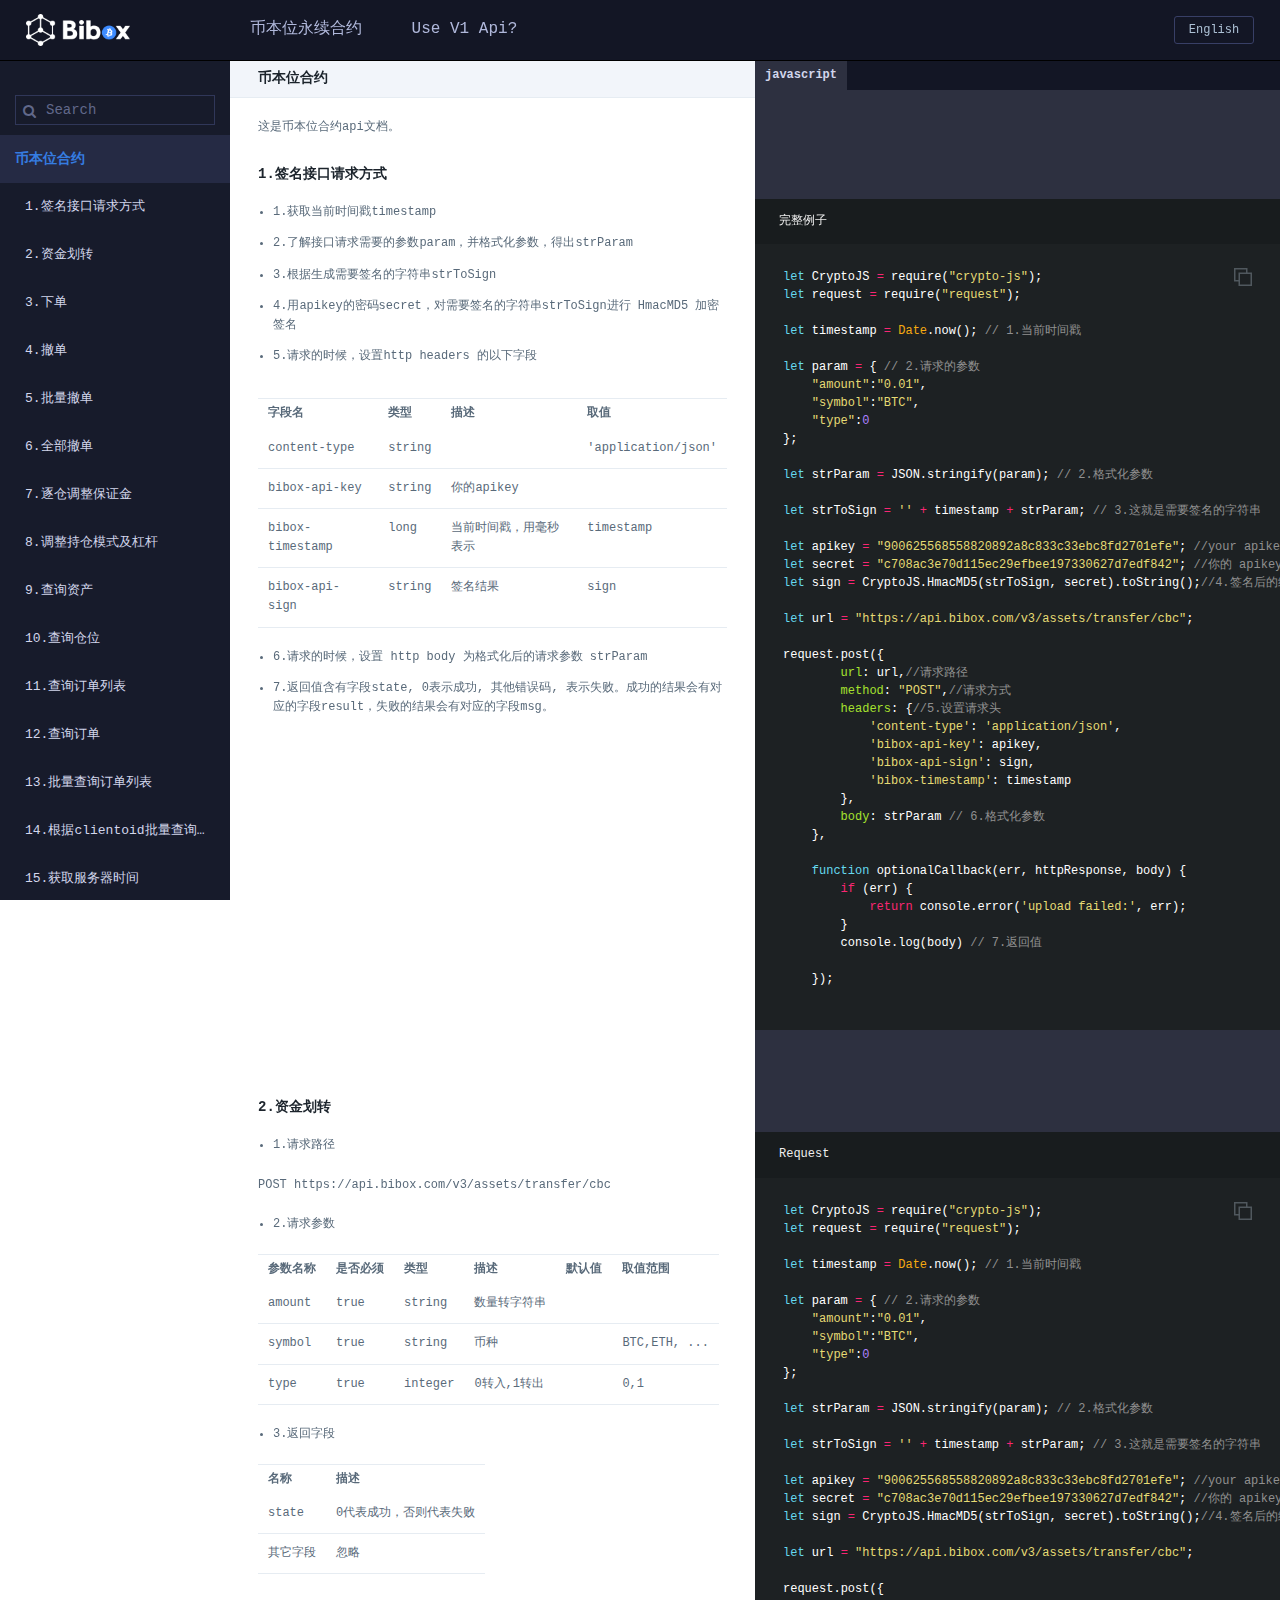
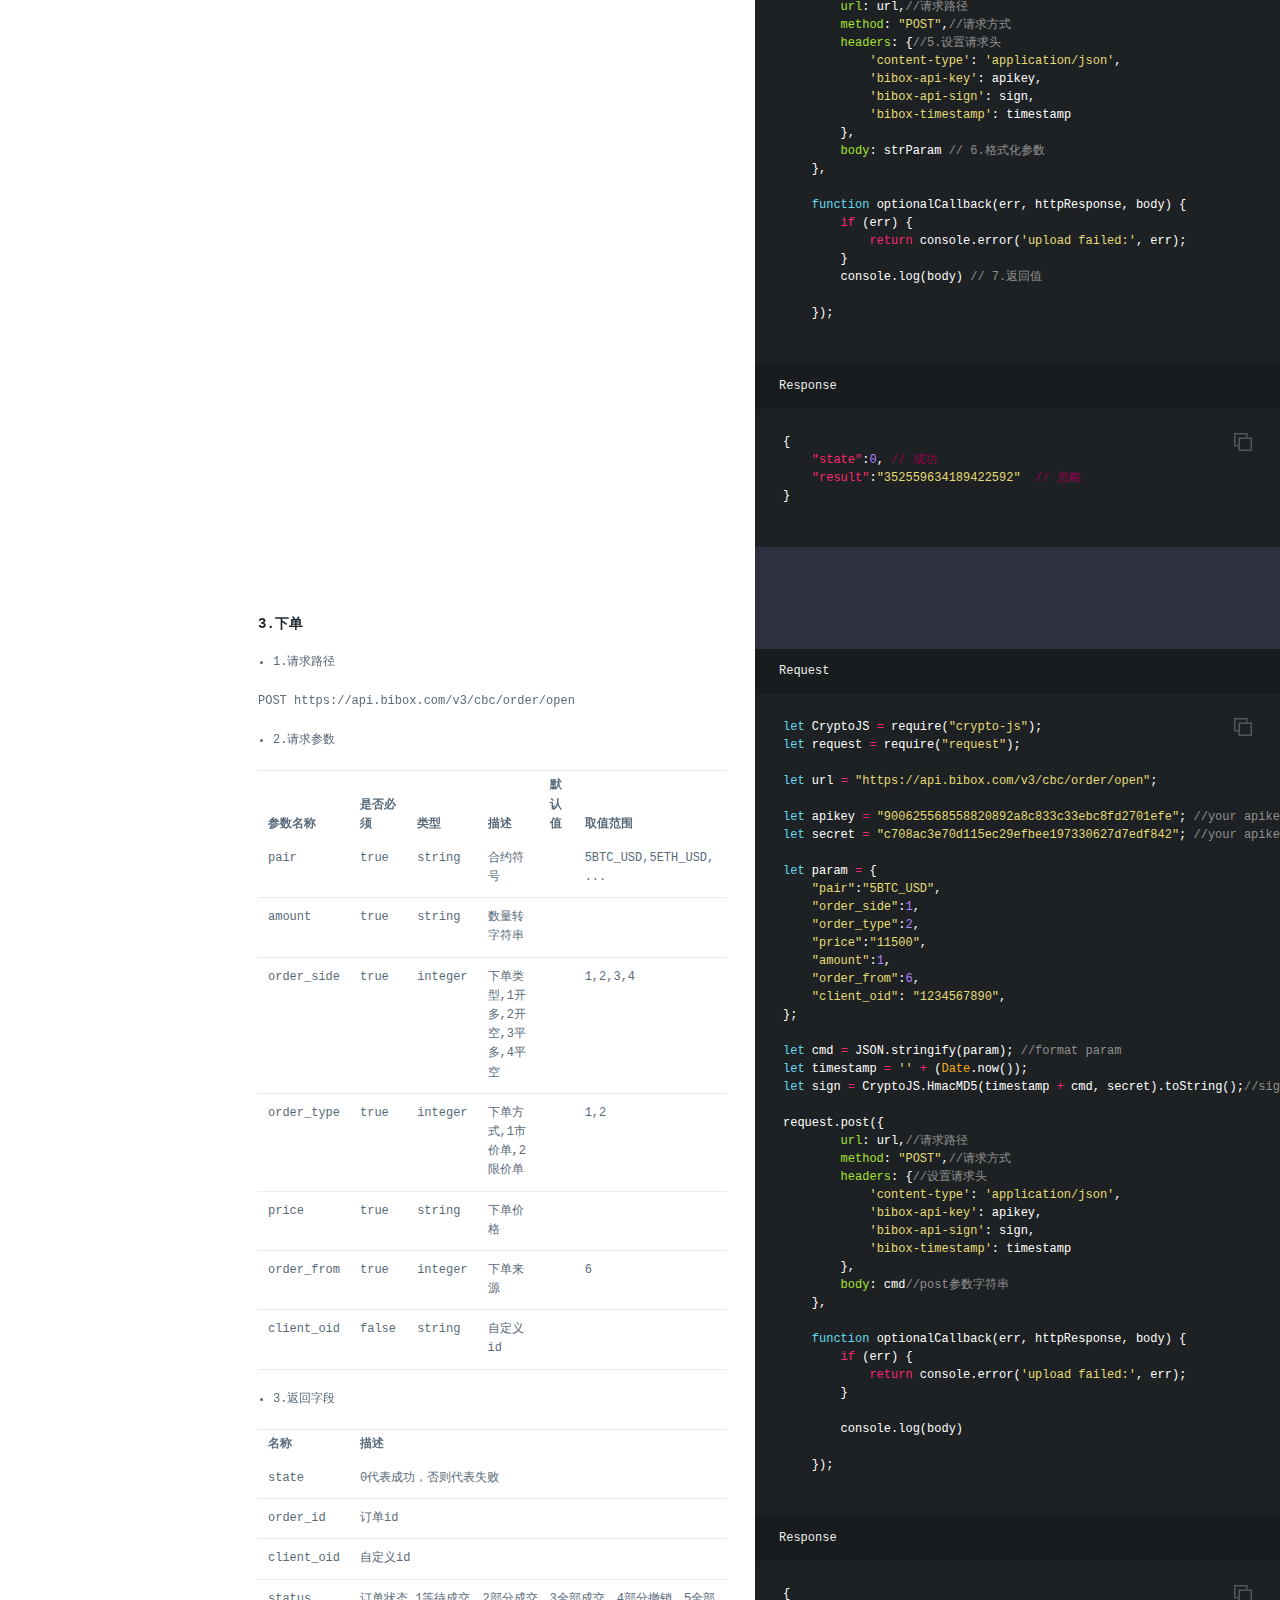
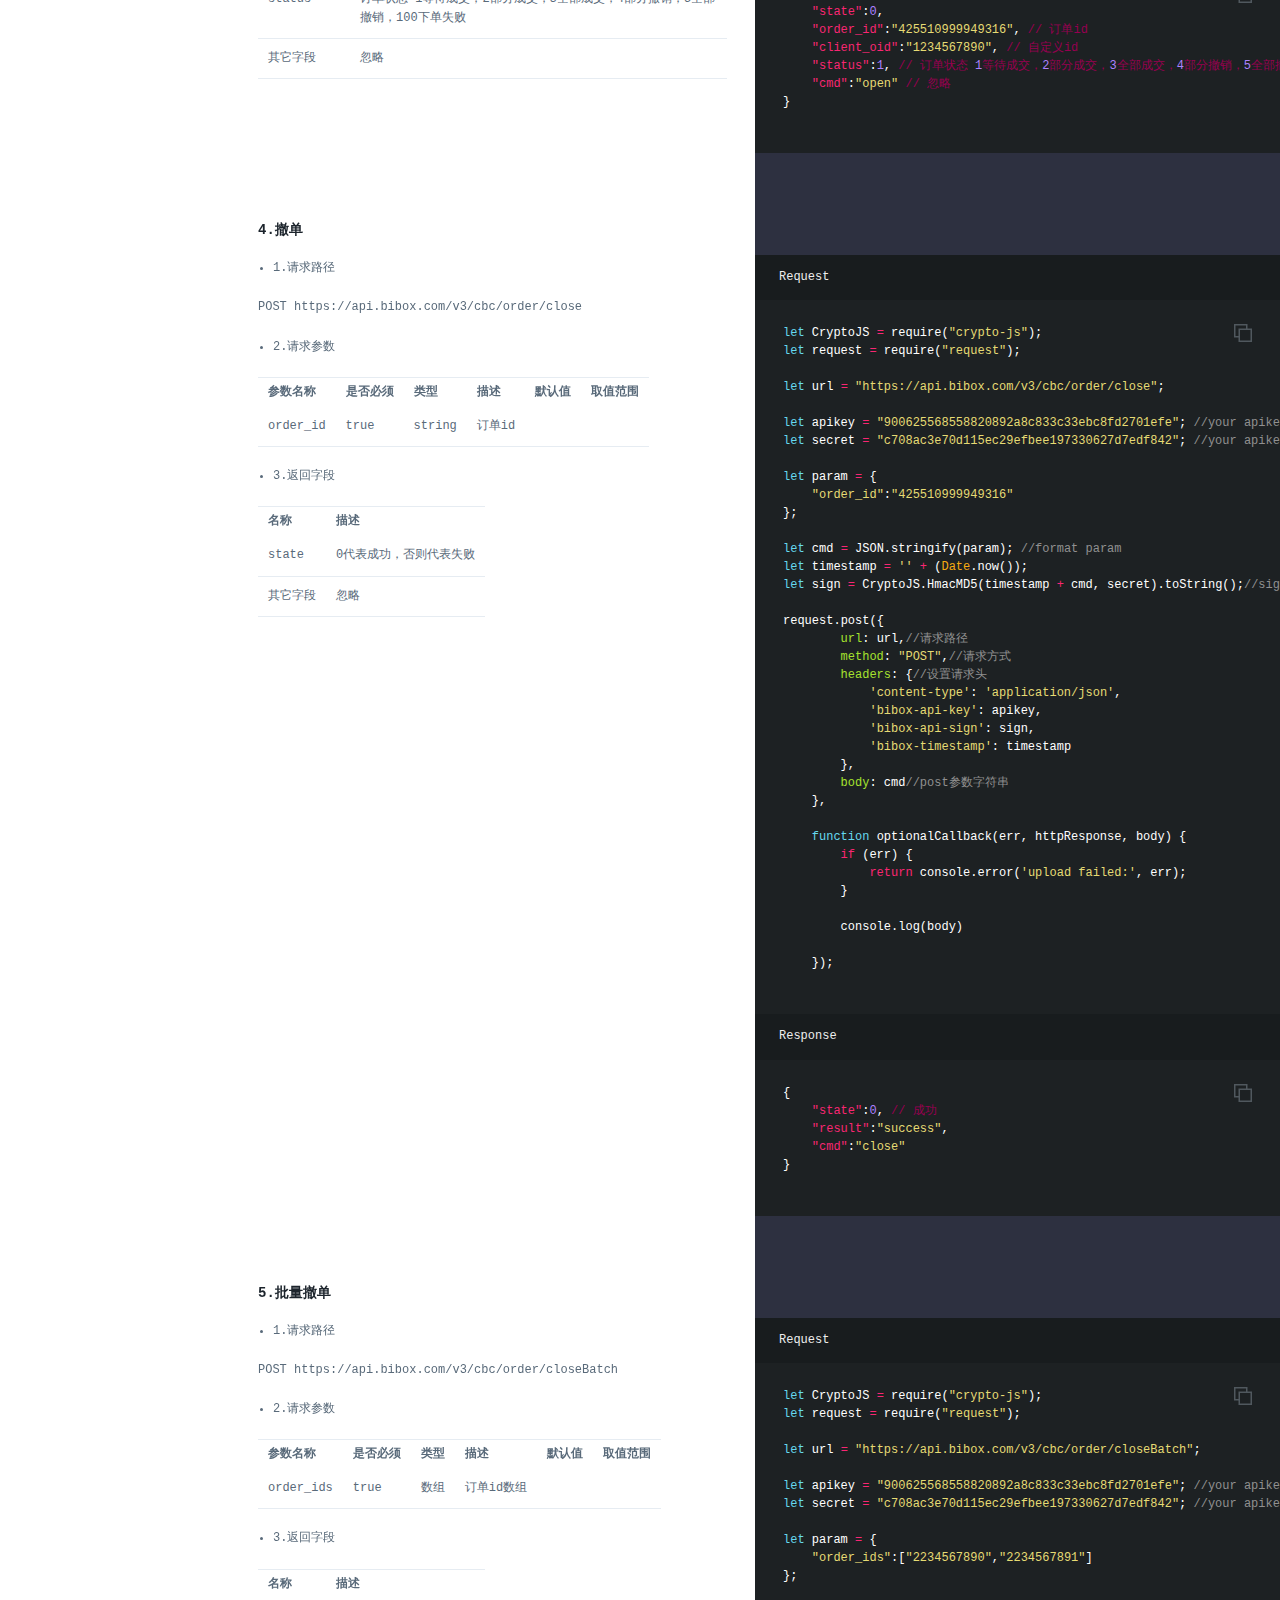
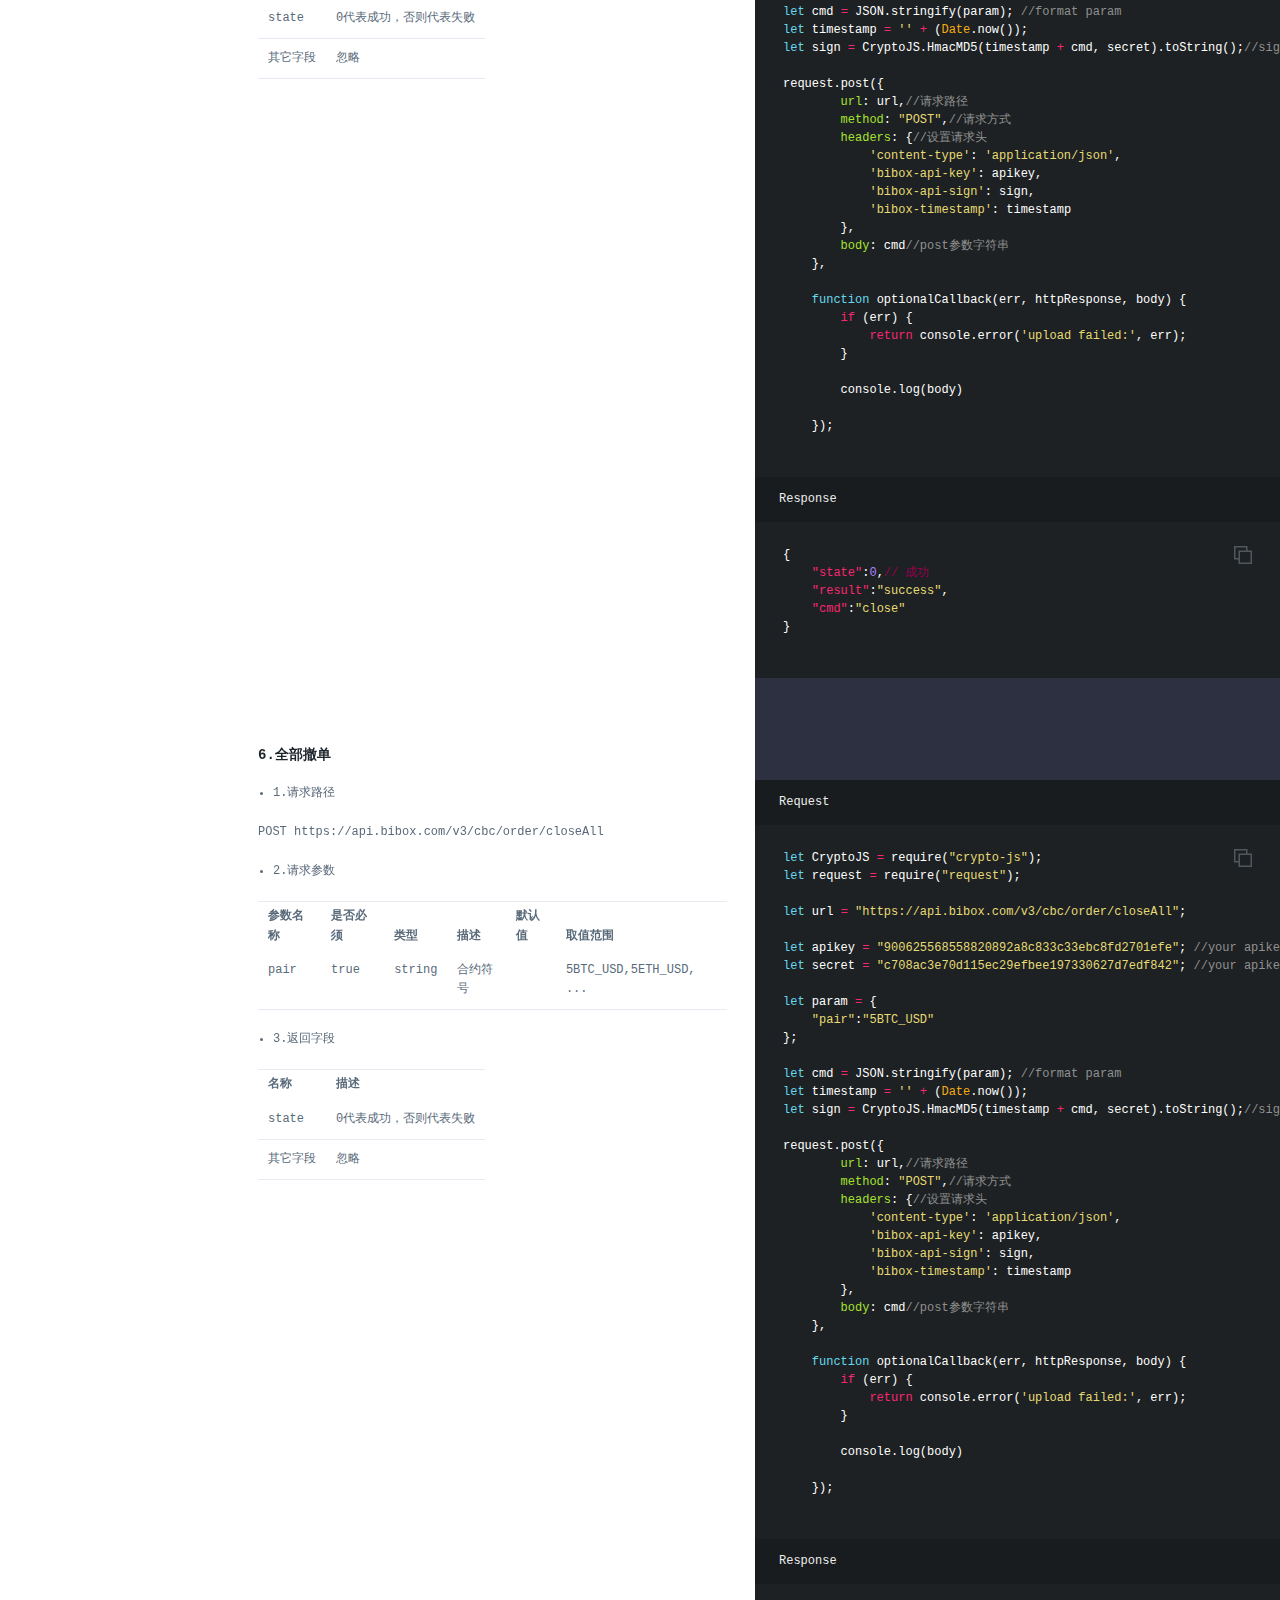
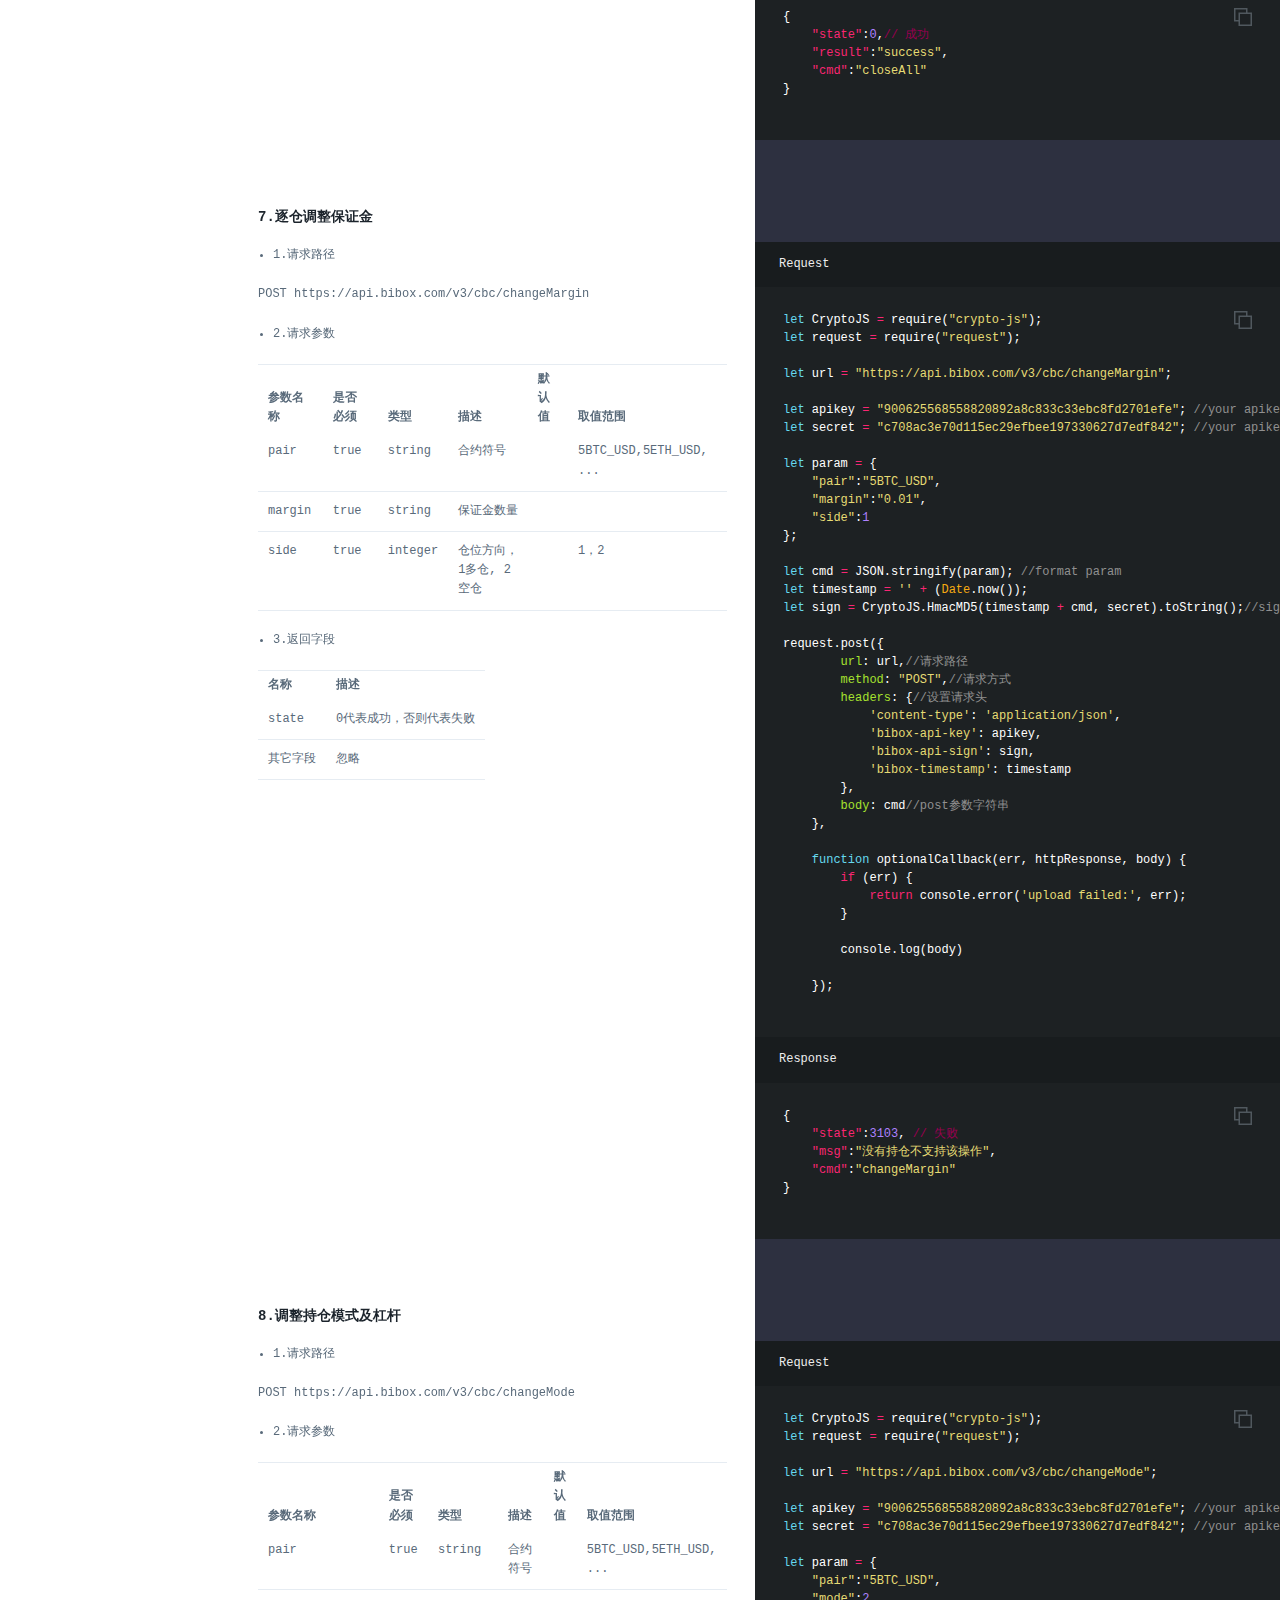
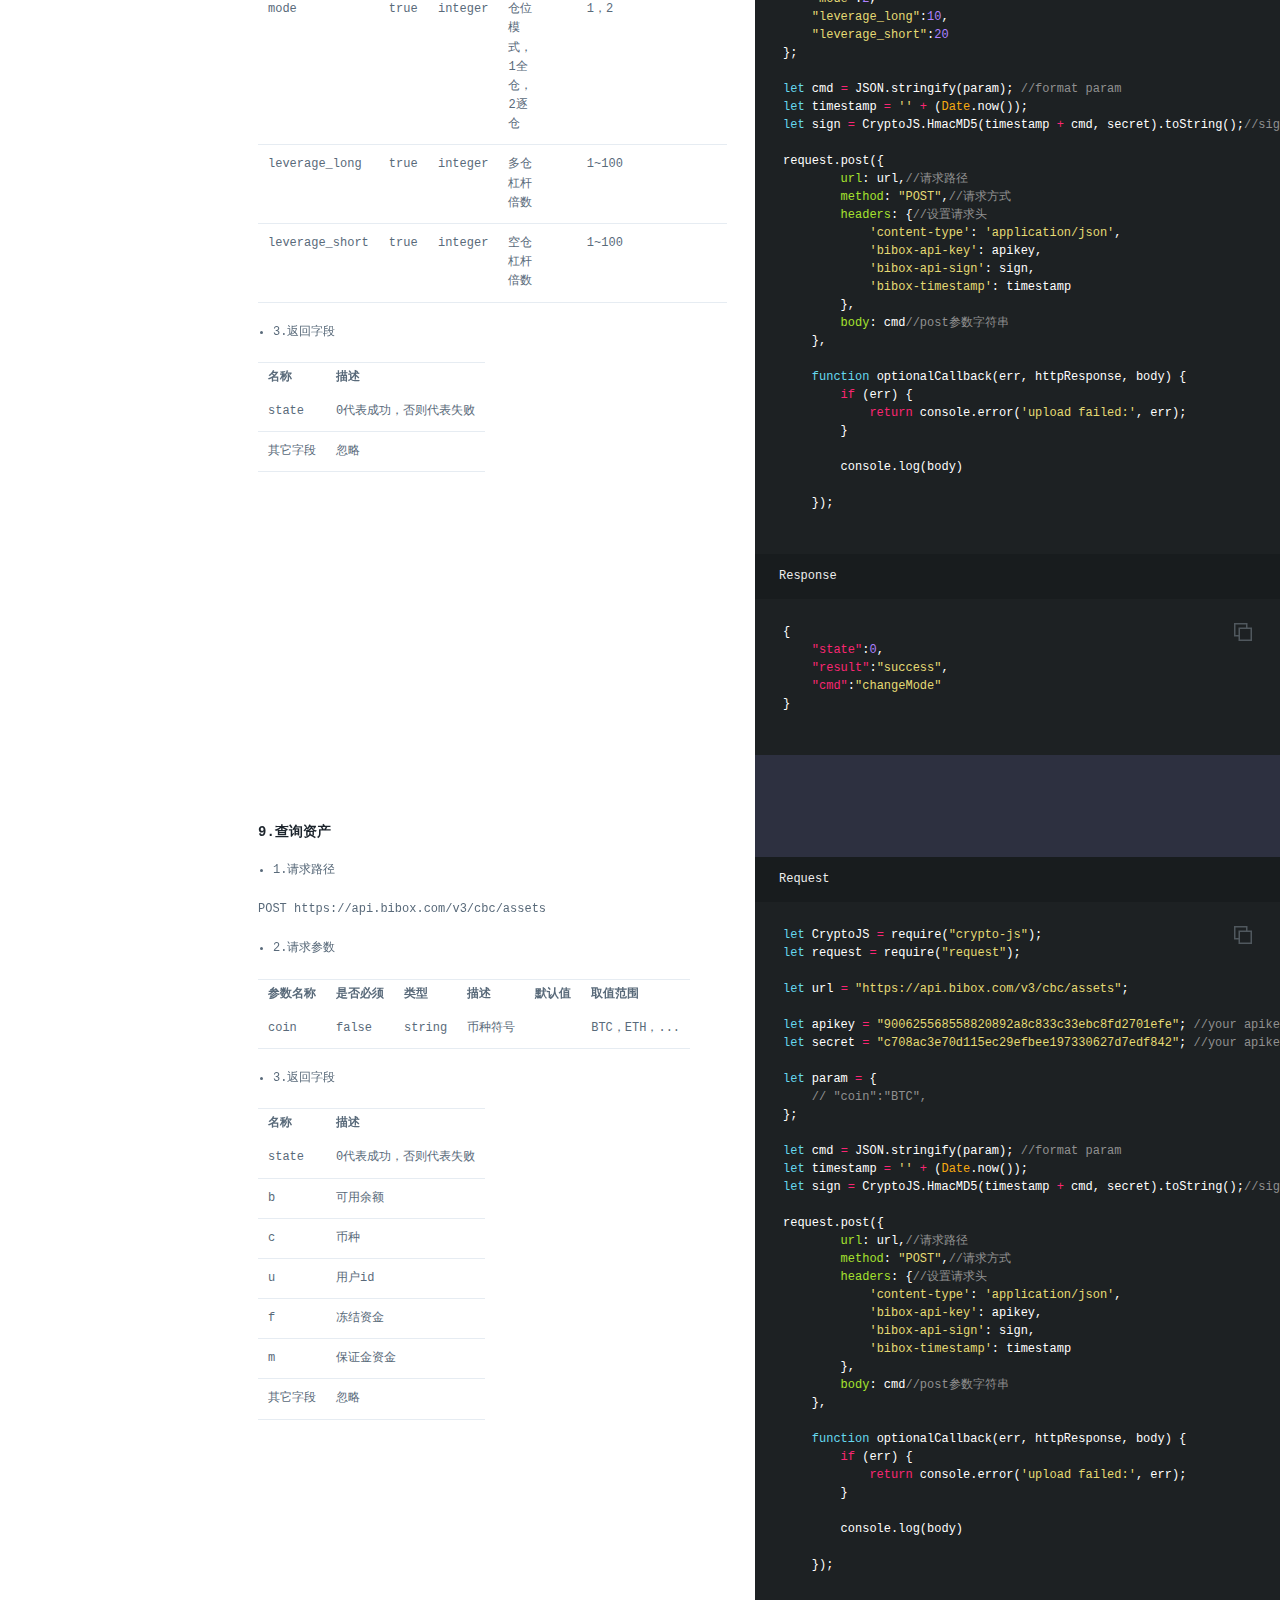
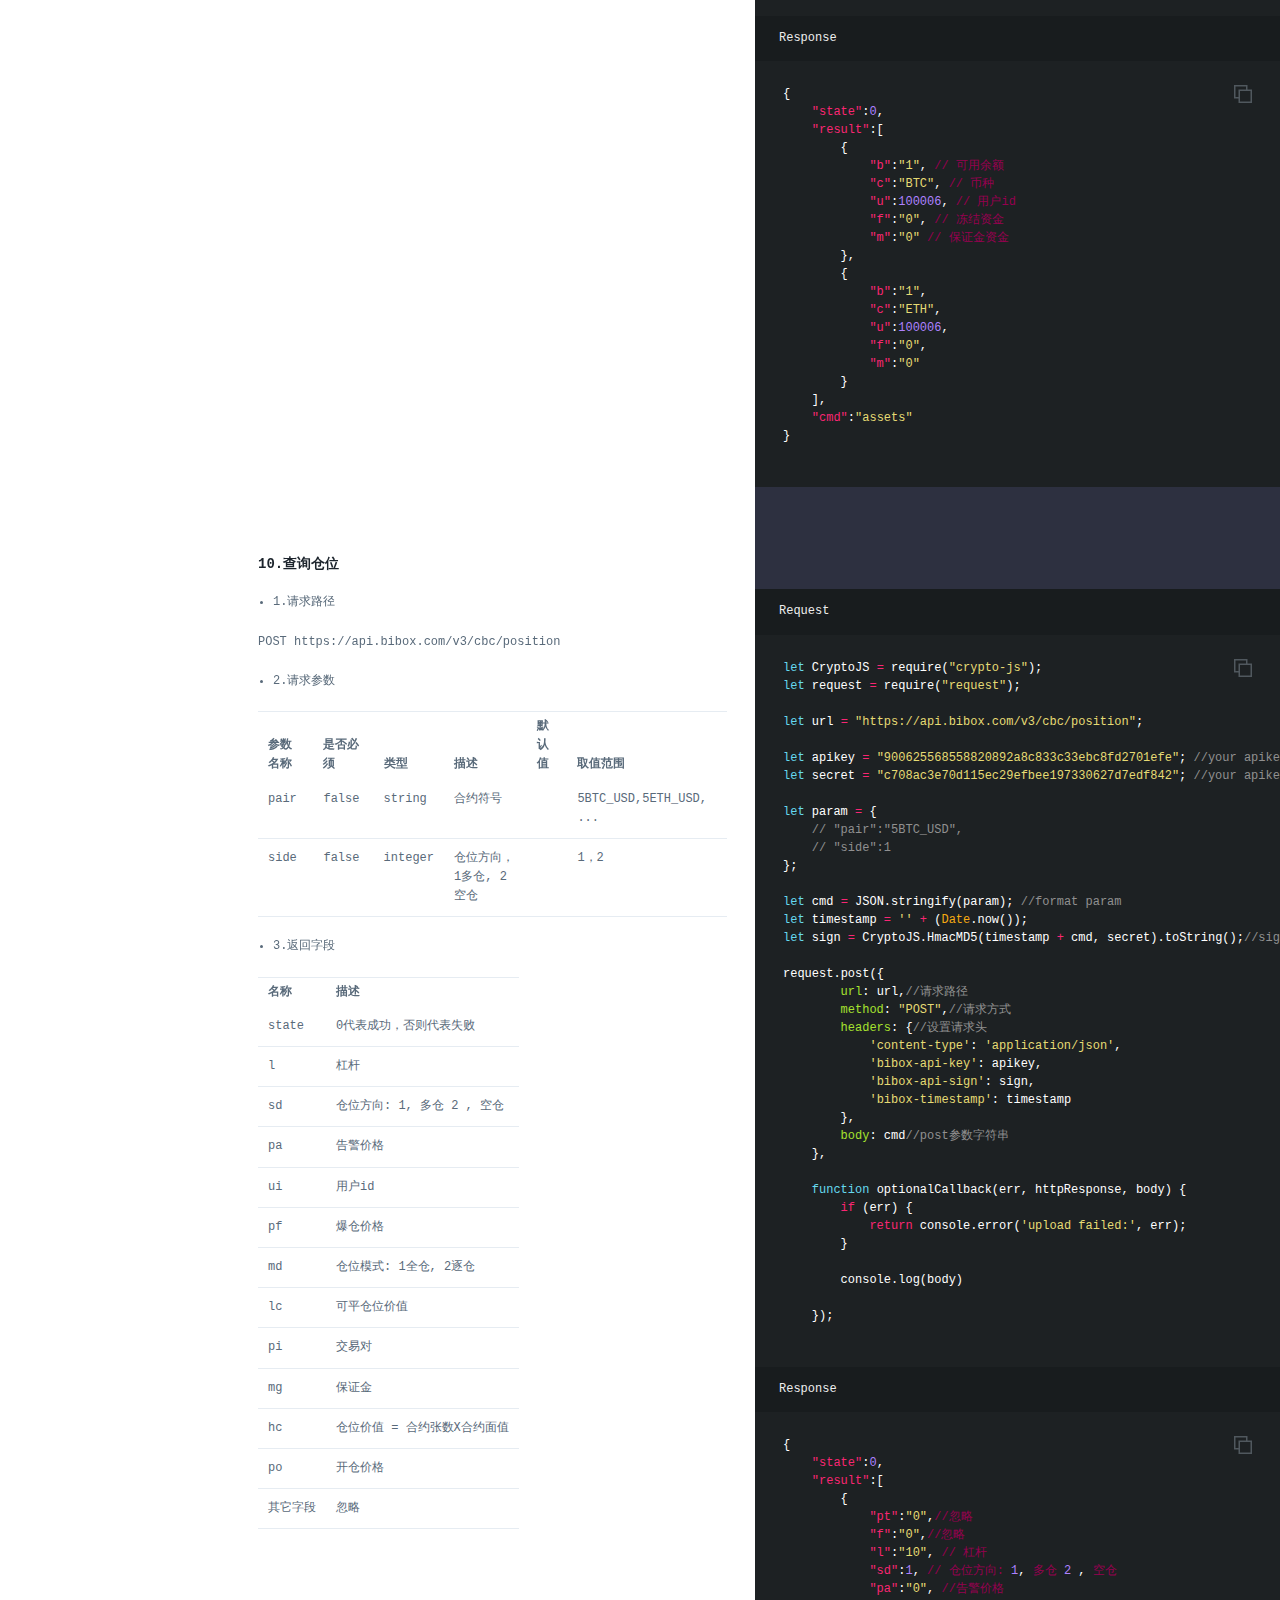
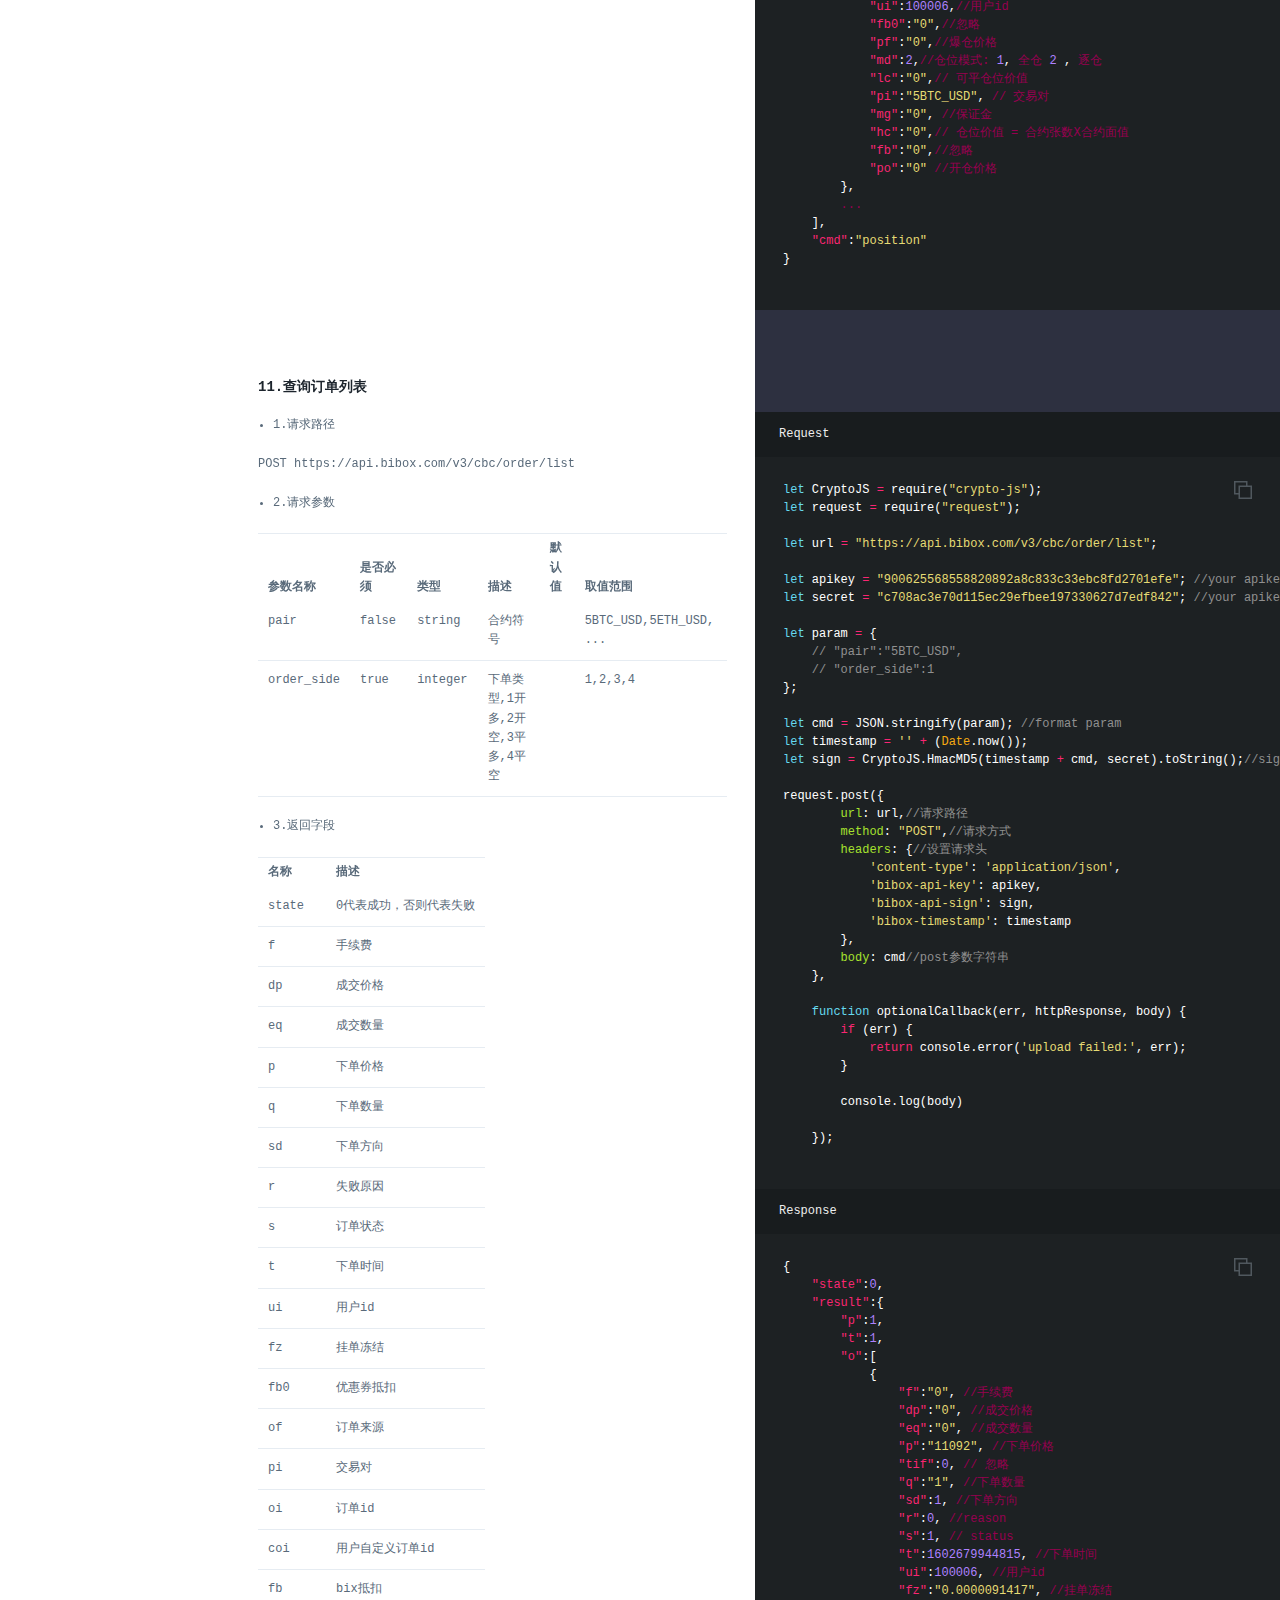
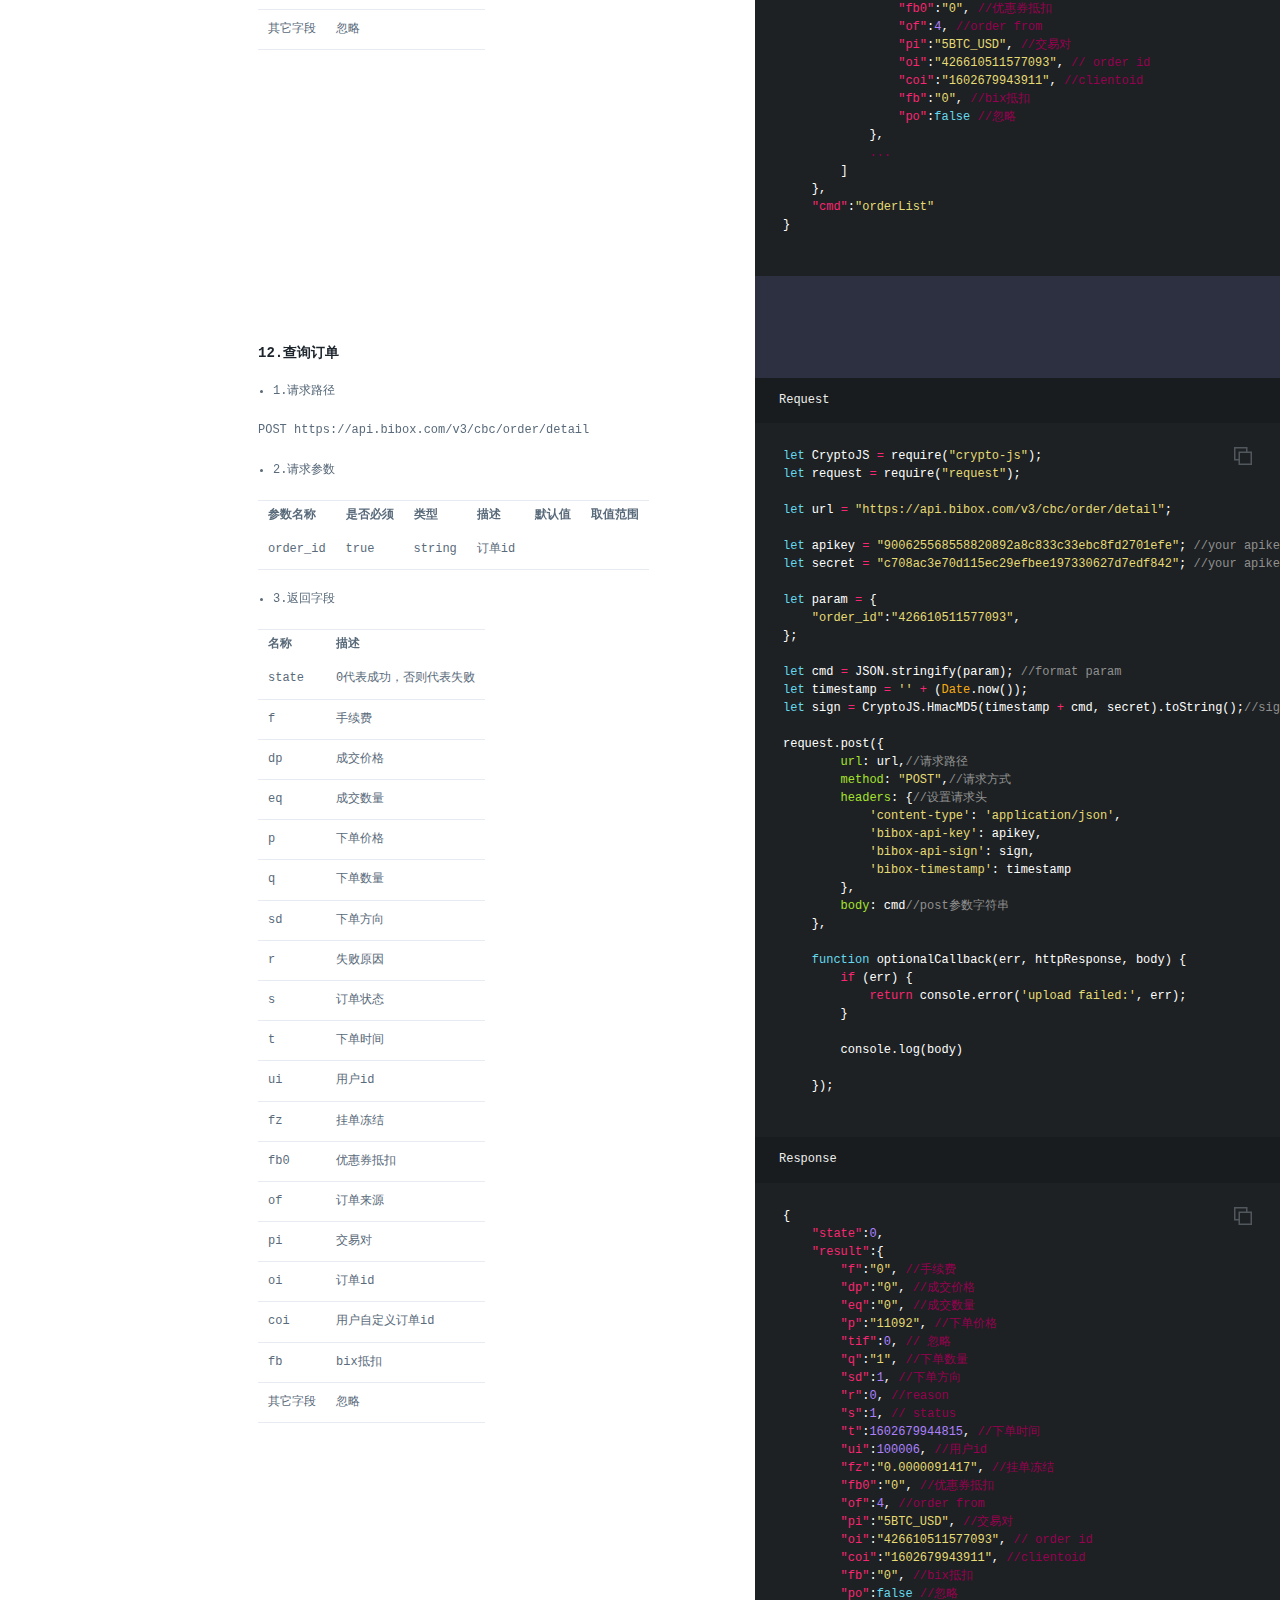
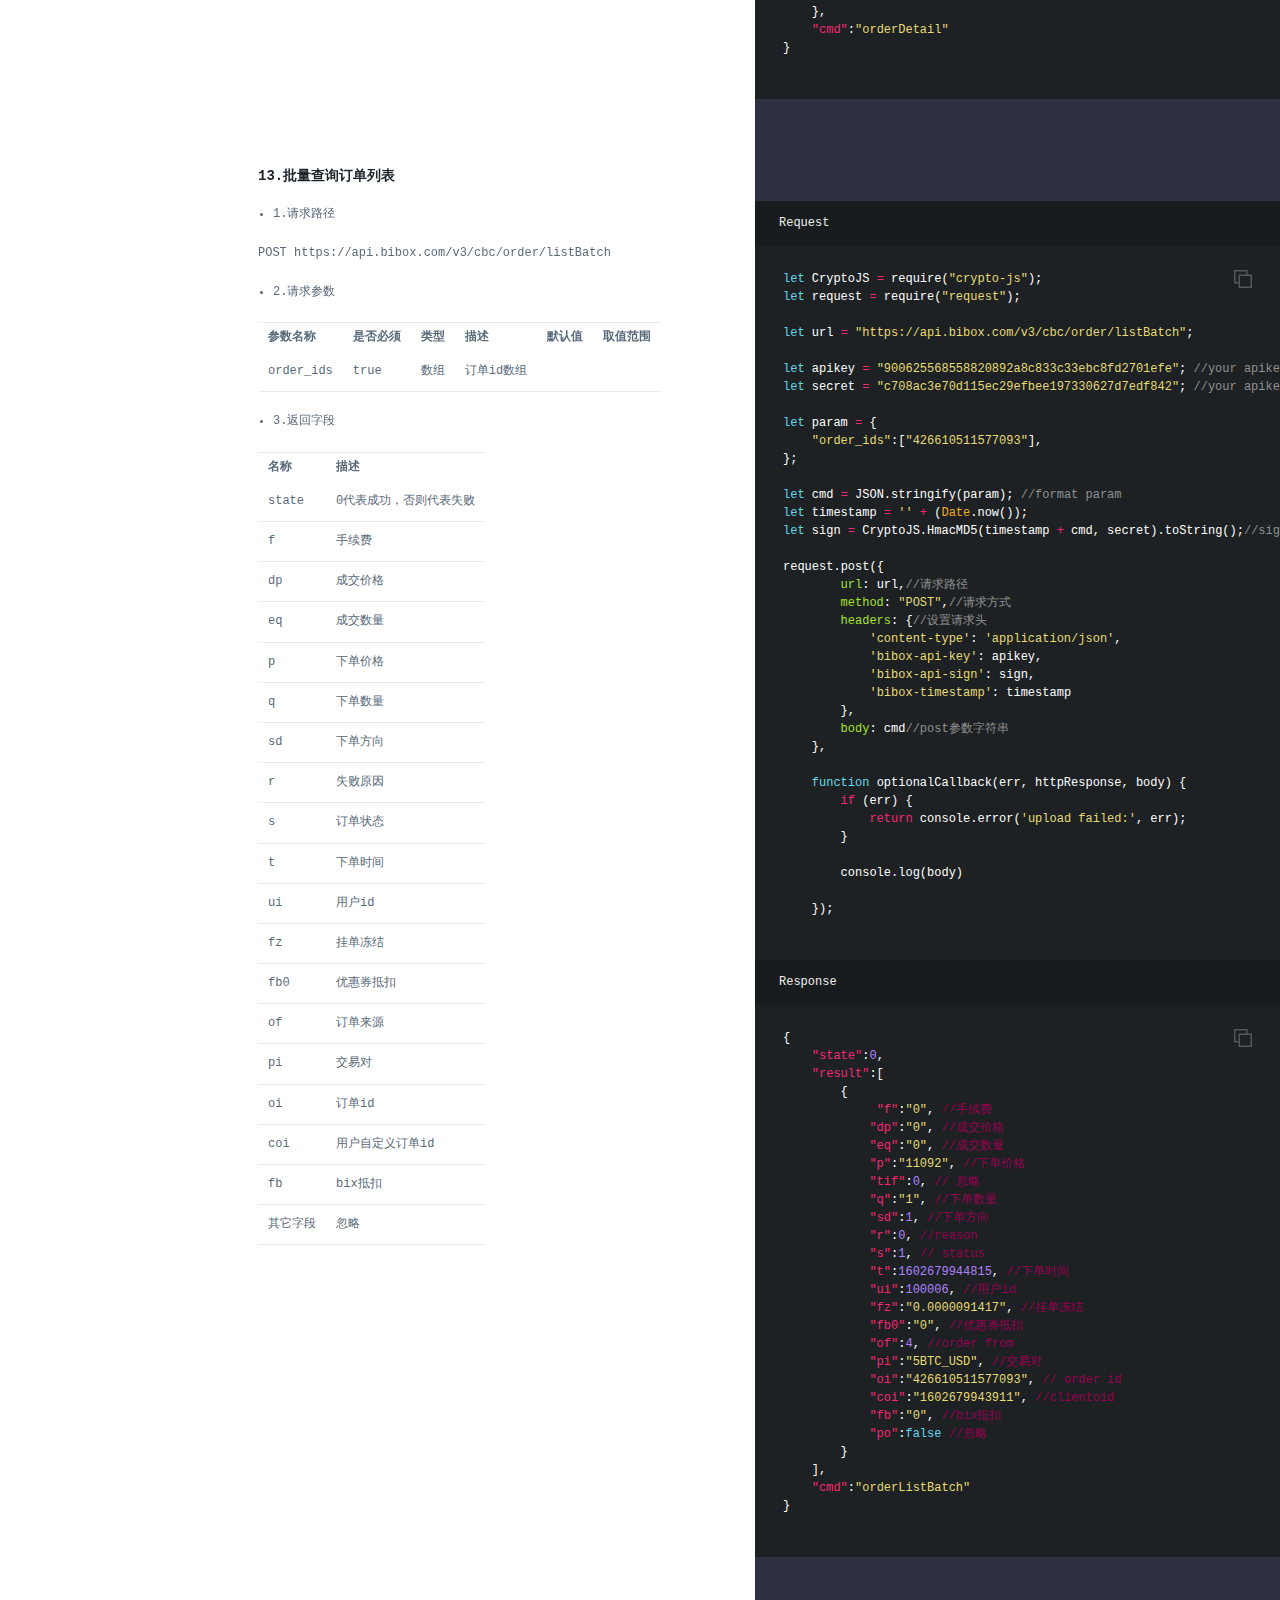
==== bc/zh/index.html @ ce3b7653 "update" ====
<!doctype html>
<html>
  <head>
    <meta charset="utf-8">
    <meta content="IE=edge,chrome=1" http-equiv="X-UA-Compatible">
    <meta name="viewport" content="width=device-width, initial-scale=1, maximum-scale=1">
    <title>Bibox API文档(v3)</title>

    <style media="screen">
      .highlight table td { padding: 5px; }
.highlight table pre { margin: 0; }
.highlight .gh {
  color: #999999;
}
.highlight .sr {
  color: #f6aa11;
}
.highlight .go {
  color: #888888;
}
.highlight .gp {
  color: #555555;
}
.highlight .gs {
}
.highlight .gu {
  color: #aaaaaa;
}
.highlight .nb {
  color: #f6aa11;
}
.highlight .cm {
  color: #75715e;
}
.highlight .cp {
  color: #75715e;
}
.highlight .c1 {
  color: #75715e;
}
.highlight .cs {
  color: #75715e;
}
.highlight .c, .highlight .ch, .highlight .cd, .highlight .cpf {
  color: #75715e;
}
.highlight .err {
  color: #960050;
}
.highlight .gr {
  color: #960050;
}
.highlight .gt {
  color: #960050;
}
.highlight .gd {
  color: #49483e;
}
.highlight .gi {
  color: #49483e;
}
.highlight .ge {
  color: #49483e;
}
.highlight .kc {
  color: #66d9ef;
}
.highlight .kd {
  color: #66d9ef;
}
.highlight .kr {
  color: #66d9ef;
}
.highlight .no {
  color: #66d9ef;
}
.highlight .kt {
  color: #66d9ef;
}
.highlight .mf {
  color: #ae81ff;
}
.highlight .mh {
  color: #ae81ff;
}
.highlight .il {
  color: #ae81ff;
}
.highlight .mi {
  color: #ae81ff;
}
.highlight .mo {
  color: #ae81ff;
}
.highlight .m, .highlight .mb, .highlight .mx {
  color: #ae81ff;
}
.highlight .sc {
  color: #ae81ff;
}
.highlight .se {
  color: #ae81ff;
}
.highlight .ss {
  color: #ae81ff;
}
.highlight .sd {
  color: #e6db74;
}
.highlight .s2 {
  color: #e6db74;
}
.highlight .sb {
  color: #e6db74;
}
.highlight .sh {
  color: #e6db74;
}
.highlight .si {
  color: #e6db74;
}
.highlight .sx {
  color: #e6db74;
}
.highlight .s1 {
  color: #e6db74;
}
.highlight .s, .highlight .sa, .highlight .dl {
  color: #e6db74;
}
.highlight .na {
  color: #a6e22e;
}
.highlight .nc {
  color: #a6e22e;
}
.highlight .nd {
  color: #a6e22e;
}
.highlight .ne {
  color: #a6e22e;
}
.highlight .nf, .highlight .fm {
  color: #a6e22e;
}
.highlight .vc {
  color: #ffffff;
}
.highlight .nn {
  color: #ffffff;
}
.highlight .ni {
  color: #ffffff;
}
.highlight .bp {
  color: #ffffff;
}
.highlight .vg {
  color: #ffffff;
}
.highlight .vi {
  color: #ffffff;
}
.highlight .nv, .highlight .vm {
  color: #ffffff;
}
.highlight .w {
  color: #ffffff;
}
.highlight {
  color: #ffffff;
}
.highlight .n, .highlight .py, .highlight .nx {
  color: #ffffff;
}
.highlight .nl {
  color: #f92672;
}
.highlight .ow {
  color: #f92672;
}
.highlight .nt {
  color: #f92672;
}
.highlight .k, .highlight .kv {
  color: #f92672;
}
.highlight .kn {
  color: #f92672;
}
.highlight .kp {
  color: #f92672;
}
.highlight .o {
  color: #f92672;
}
    </style>
    <style media="print">
      * {
        -webkit-transition:none!important;
        transition:none!important;
      }
      .highlight table td { padding: 5px; }
.highlight table pre { margin: 0; }
.highlight, .highlight .w {
  color: #586e75;
}
.highlight .err {
  color: #002b36;
  background-color: #dc322f;
}
.highlight .c, .highlight .ch, .highlight .cd, .highlight .cm, .highlight .cpf, .highlight .c1, .highlight .cs {
  color: #657b83;
}
.highlight .cp {
  color: #b58900;
}
.highlight .nt {
  color: #b58900;
}
.highlight .o, .highlight .ow {
  color: #93a1a1;
}
.highlight .p, .highlight .pi {
  color: #93a1a1;
}
.highlight .gi {
  color: #859900;
}
.highlight .gd {
  color: #dc322f;
}
.highlight .gh {
  color: #268bd2;
  background-color: #002b36;
  font-weight: bold;
}
.highlight .k, .highlight .kn, .highlight .kp, .highlight .kr, .highlight .kv {
  color: #6c71c4;
}
.highlight .kc {
  color: #cb4b16;
}
.highlight .kt {
  color: #cb4b16;
}
.highlight .kd {
  color: #cb4b16;
}
.highlight .s, .highlight .sa, .highlight .sb, .highlight .sc, .highlight .dl, .highlight .sd, .highlight .s2, .highlight .sh, .highlight .sx, .highlight .s1 {
  color: #859900;
}
.highlight .sr {
  color: #2aa198;
}
.highlight .si {
  color: #d33682;
}
.highlight .se {
  color: #d33682;
}
.highlight .nn {
  color: #b58900;
}
.highlight .nc {
  color: #b58900;
}
.highlight .no {
  color: #b58900;
}
.highlight .na {
  color: #268bd2;
}
.highlight .m, .highlight .mb, .highlight .mf, .highlight .mh, .highlight .mi, .highlight .il, .highlight .mo, .highlight .mx {
  color: #859900;
}
.highlight .ss {
  color: #859900;
}
    </style>
    <link href="stylesheets/screen-1df89a6c.css" rel="stylesheet" media="screen" />
    <link href="stylesheets/print-628c1a7f.css" rel="stylesheet" media="print" />
      <script src="javascripts/all-e033bdd3.js"></script>

    <script>
      $(function() { setupCodeCopy(); });
    </script>
  </head>

  <body class="index" data-languages="[&quot;javascript&quot;]">
    <a href="#" id="nav-button">
      <span>
        <img src="images/navbar-cad8cdcb.png" alt="" />
      </span>
    </a>
    <header>
      <div class="flex_box">
        <img src="images/logo-5720d610.png" class="logo" alt="" />
        <div class="nav_box">
          <span class="nav_cell nav_tab" style="display:none">
            <a href="/v3/spot/zh/" id="btn_spot">现货</a>
          </span>
          <span class="nav_cell nav_tab" style="display:none">
            <a href="/v3/contract/zh/" id="btn_contract">U本位永续合约</a>
          </span>
          <span class="nav_cell nav_tab">
            <a href="/v3/bc/zh/" id="btn_contract_coin">币本位永续合约</a>
          </span>
          <span class="nav_cell nav_tab">
            <a href="https://biboxcom.github.io/zh-hans/" id="btn_v1">Use V1 Api?</a>
          </span>
        </div>
      </div>
      <a href="/v3/spot/en/" class="lang" id="lang_box">English</a>
    </header>
    <div class="toc-wrapper">
        <div class="lang-selector">
              <a href="#" data-language-name="javascript">javascript</a>
        </div>
        <div class="search">
          <input type="text" class="search" id="input-search" placeholder="Search">
        </div>
        <ul class="search-results"></ul>
      <ul id="toc" class="toc-list-h1">
          <li>
            <a href="#8febbbfcbc" class="toc-h1 toc-link" data-title="币本位合约">币本位合约</a>
              <ul class="toc-list-h2">
                  <li>
                    <a href="#1" class="toc-h2 toc-link" data-title="1.签名接口请求方式">1.签名接口请求方式</a>
                  </li>
                  <li>
                    <a href="#2" class="toc-h2 toc-link" data-title="2.资金划转">2.资金划转</a>
                  </li>
                  <li>
                    <a href="#3" class="toc-h2 toc-link" data-title="3.下单">3.下单</a>
                  </li>
                  <li>
                    <a href="#4" class="toc-h2 toc-link" data-title="4.撤单">4.撤单</a>
                  </li>
                  <li>
                    <a href="#5" class="toc-h2 toc-link" data-title="5.批量撤单">5.批量撤单</a>
                  </li>
                  <li>
                    <a href="#6" class="toc-h2 toc-link" data-title="6.全部撤单">6.全部撤单</a>
                  </li>
                  <li>
                    <a href="#7" class="toc-h2 toc-link" data-title="7.逐仓调整保证金">7.逐仓调整保证金</a>
                  </li>
                  <li>
                    <a href="#8" class="toc-h2 toc-link" data-title="8.调整持仓模式及杠杆">8.调整持仓模式及杠杆</a>
                  </li>
                  <li>
                    <a href="#9" class="toc-h2 toc-link" data-title="9.查询资产">9.查询资产</a>
                  </li>
                  <li>
                    <a href="#10" class="toc-h2 toc-link" data-title="10.查询仓位">10.查询仓位</a>
                  </li>
                  <li>
                    <a href="#11" class="toc-h2 toc-link" data-title="11.查询订单列表">11.查询订单列表</a>
                  </li>
                  <li>
                    <a href="#12" class="toc-h2 toc-link" data-title="12.查询订单">12.查询订单</a>
                  </li>
                  <li>
                    <a href="#13" class="toc-h2 toc-link" data-title="13.批量查询订单列表">13.批量查询订单列表</a>
                  </li>
                  <li>
                    <a href="#14-clientoid" class="toc-h2 toc-link" data-title="14.根据clientoid批量查询订单列表">14.根据clientoid批量查询订单列表</a>
                  </li>
                  <li>
                    <a href="#15" class="toc-h2 toc-link" data-title="15.获取服务器时间">15.获取服务器时间</a>
                  </li>
                  <li>
                    <a href="#16" class="toc-h2 toc-link" data-title="16.查询持仓变化记录">16.查询持仓变化记录</a>
                  </li>
                  <li>
                    <a href="#17" class="toc-h2 toc-link" data-title="17.查询订单成交明细">17.查询订单成交明细</a>
                  </li>
                  <li>
                    <a href="#18" class="toc-h2 toc-link" data-title="18.查询历史委托">18.查询历史委托</a>
                  </li>
                  <li>
                    <a href="#19" class="toc-h2 toc-link" data-title="19.查询订单">19.查询订单</a>
                  </li>
                  <li>
                    <a href="#20" class="toc-h2 toc-link" data-title="20.查询资金费率">20.查询资金费率</a>
                  </li>
                  <li>
                    <a href="#21" class="toc-h2 toc-link" data-title="21.查询标记价格">21.查询标记价格</a>
                  </li>
                  <li>
                    <a href="#22" class="toc-h2 toc-link" data-title="22.查询合约基本信息">22.查询合约基本信息</a>
                  </li>
                  <li>
                    <a href="#23" class="toc-h2 toc-link" data-title="23.查询精度配置">23.查询精度配置</a>
                  </li>
                  <li>
                    <a href="#24-k" class="toc-h2 toc-link" data-title="24.查询k线">24.查询k线</a>
                  </li>
                  <li>
                    <a href="#25" class="toc-h2 toc-link" data-title="25.查询合约市场深度">25.查询合约市场深度</a>
                  </li>
                  <li>
                    <a href="#26-kline" class="toc-h2 toc-link" data-title="26.订阅 Kline 数据">26.订阅 Kline 数据</a>
                  </li>
                  <li>
                    <a href="#27" class="toc-h2 toc-link" data-title="27.订阅标记价格">27.订阅标记价格</a>
                  </li>
                  <li>
                    <a href="#28" class="toc-h2 toc-link" data-title="28.订阅深度">28.订阅深度</a>
                  </li>
                  <li>
                    <a href="#29" class="toc-h2 toc-link" data-title="29.订阅成交记录">29.订阅成交记录</a>
                  </li>
                  <li>
                    <a href="#30" class="toc-h2 toc-link" data-title="30.订阅最新成交价">30.订阅最新成交价</a>
                  </li>
                  <li>
                    <a href="#31" class="toc-h2 toc-link" data-title="31.订阅用户数据方法">31.订阅用户数据方法</a>
                  </li>
                  <li>
                    <a href="#32" class="toc-h2 toc-link" data-title="32.订阅用户数据解析资产">32.订阅用户数据解析资产</a>
                  </li>
                  <li>
                    <a href="#33" class="toc-h2 toc-link" data-title="33.订阅用户数据解析仓位">33.订阅用户数据解析仓位</a>
                  </li>
                  <li>
                    <a href="#34" class="toc-h2 toc-link" data-title="34.订阅用户数据解析挂单">34.订阅用户数据解析挂单</a>
                  </li>
                  <li>
                    <a href="#35" class="toc-h2 toc-link" data-title="35.订阅用户数据解析成交明细">35.订阅用户数据解析成交明细</a>
                  </li>
                  <li>
                    <a href="#36" class="toc-h2 toc-link" data-title="36.订阅用户数据解析持仓被动变化信息">36.订阅用户数据解析持仓被动变化信息</a>
                  </li>
              </ul>
          </li>
          <li>
            <a href="#errors" class="toc-h1 toc-link" data-title="Errors">Errors</a>
          </li>
      </ul>
        <ul class="toc-footer">
            <li><a href='https://www.bibox.com'>开始交易</a></li>
        </ul>
    </div>
    <div class="page-wrapper">
      <div class="dark-box"></div>
      <div class="content">
        <h1 id='8febbbfcbc'>币本位合约</h1>
<p>这是币本位合约api文档。</p>
<h2 id='1'>1.签名接口请求方式</h2>
<blockquote>
<p>完整例子</p>
</blockquote>
<div class="highlight"><pre class="highlight javascript tab-javascript"><code><span class="kd">let</span> <span class="nx">CryptoJS</span> <span class="o">=</span> <span class="nx">require</span><span class="p">(</span><span class="dl">"</span><span class="s2">crypto-js</span><span class="dl">"</span><span class="p">);</span>
<span class="kd">let</span> <span class="nx">request</span> <span class="o">=</span> <span class="nx">require</span><span class="p">(</span><span class="dl">"</span><span class="s2">request</span><span class="dl">"</span><span class="p">);</span>

<span class="kd">let</span> <span class="nx">timestamp</span> <span class="o">=</span> <span class="nb">Date</span><span class="p">.</span><span class="nx">now</span><span class="p">();</span> <span class="c1">// 1.当前时间戳</span>

<span class="kd">let</span> <span class="nx">param</span> <span class="o">=</span> <span class="p">{</span> <span class="c1">// 2.请求的参数</span>
    <span class="dl">"</span><span class="s2">amount</span><span class="dl">"</span><span class="p">:</span><span class="dl">"</span><span class="s2">0.01</span><span class="dl">"</span><span class="p">,</span>
    <span class="dl">"</span><span class="s2">symbol</span><span class="dl">"</span><span class="p">:</span><span class="dl">"</span><span class="s2">BTC</span><span class="dl">"</span><span class="p">,</span>
    <span class="dl">"</span><span class="s2">type</span><span class="dl">"</span><span class="p">:</span><span class="mi">0</span>
<span class="p">};</span>

<span class="kd">let</span> <span class="nx">strParam</span> <span class="o">=</span> <span class="nx">JSON</span><span class="p">.</span><span class="nx">stringify</span><span class="p">(</span><span class="nx">param</span><span class="p">);</span> <span class="c1">// 2.格式化参数</span>

<span class="kd">let</span> <span class="nx">strToSign</span> <span class="o">=</span> <span class="dl">''</span> <span class="o">+</span> <span class="nx">timestamp</span> <span class="o">+</span> <span class="nx">strParam</span><span class="p">;</span> <span class="c1">// 3.这就是需要签名的字符串</span>

<span class="kd">let</span> <span class="nx">apikey</span> <span class="o">=</span> <span class="dl">"</span><span class="s2">900625568558820892a8c833c33ebc8fd2701efe</span><span class="dl">"</span><span class="p">;</span> <span class="c1">//your apikey</span>
<span class="kd">let</span> <span class="nx">secret</span> <span class="o">=</span> <span class="dl">"</span><span class="s2">c708ac3e70d115ec29efbee197330627d7edf842</span><span class="dl">"</span><span class="p">;</span> <span class="c1">//你的 apikey 密码</span>
<span class="kd">let</span> <span class="nx">sign</span> <span class="o">=</span> <span class="nx">CryptoJS</span><span class="p">.</span><span class="nx">HmacMD5</span><span class="p">(</span><span class="nx">strToSign</span><span class="p">,</span> <span class="nx">secret</span><span class="p">).</span><span class="nx">toString</span><span class="p">();</span><span class="c1">//4.签名后的结果</span>

<span class="kd">let</span> <span class="nx">url</span> <span class="o">=</span> <span class="dl">"</span><span class="s2">https://api.bibox.com/v3/assets/transfer/cbc</span><span class="dl">"</span><span class="p">;</span>

<span class="nx">request</span><span class="p">.</span><span class="nx">post</span><span class="p">({</span>
        <span class="na">url</span><span class="p">:</span> <span class="nx">url</span><span class="p">,</span><span class="c1">//请求路径</span>
        <span class="na">method</span><span class="p">:</span> <span class="dl">"</span><span class="s2">POST</span><span class="dl">"</span><span class="p">,</span><span class="c1">//请求方式</span>
        <span class="na">headers</span><span class="p">:</span> <span class="p">{</span><span class="c1">//5.设置请求头</span>
            <span class="dl">'</span><span class="s1">content-type</span><span class="dl">'</span><span class="p">:</span> <span class="dl">'</span><span class="s1">application/json</span><span class="dl">'</span><span class="p">,</span>
            <span class="dl">'</span><span class="s1">bibox-api-key</span><span class="dl">'</span><span class="p">:</span> <span class="nx">apikey</span><span class="p">,</span>
            <span class="dl">'</span><span class="s1">bibox-api-sign</span><span class="dl">'</span><span class="p">:</span> <span class="nx">sign</span><span class="p">,</span>
            <span class="dl">'</span><span class="s1">bibox-timestamp</span><span class="dl">'</span><span class="p">:</span> <span class="nx">timestamp</span>
        <span class="p">},</span>
        <span class="na">body</span><span class="p">:</span> <span class="nx">strParam</span> <span class="c1">// 6.格式化参数</span>
    <span class="p">},</span>

    <span class="kd">function</span> <span class="nx">optionalCallback</span><span class="p">(</span><span class="nx">err</span><span class="p">,</span> <span class="nx">httpResponse</span><span class="p">,</span> <span class="nx">body</span><span class="p">)</span> <span class="p">{</span>
        <span class="k">if</span> <span class="p">(</span><span class="nx">err</span><span class="p">)</span> <span class="p">{</span>
            <span class="k">return</span> <span class="nx">console</span><span class="p">.</span><span class="nx">error</span><span class="p">(</span><span class="dl">'</span><span class="s1">upload failed:</span><span class="dl">'</span><span class="p">,</span> <span class="nx">err</span><span class="p">);</span>
        <span class="p">}</span>
        <span class="nx">console</span><span class="p">.</span><span class="nx">log</span><span class="p">(</span><span class="nx">body</span><span class="p">)</span> <span class="c1">// 7.返回值</span>

    <span class="p">});</span>

</code></pre></div>
<ul>
<li><p>1.获取当前时间戳timestamp</p></li>
<li><p>2.了解接口请求需要的参数param，并格式化参数，得出strParam</p></li>
<li><p>3.根据生成需要签名的字符串strToSign</p></li>
<li><p>4.用apikey的密码secret，对需要签名的字符串strToSign进行 HmacMD5 加密签名</p></li>
<li><p>5.请求的时候，设置http headers 的以下字段</p></li>
</ul>

<table><thead>
<tr>
<th>字段名</th>
<th>类型</th>
<th>描述</th>
<th>取值</th>
</tr>
</thead><tbody>
<tr>
<td>content-type</td>
<td>string</td>
<td></td>
<td>&#39;application/json&#39;</td>
</tr>
<tr>
<td>bibox-api-key</td>
<td>string</td>
<td>你的apikey</td>
<td></td>
</tr>
<tr>
<td>bibox-timestamp</td>
<td>long</td>
<td>当前时间戳，用毫秒表示</td>
<td>timestamp</td>
</tr>
<tr>
<td>bibox-api-sign</td>
<td>string</td>
<td>签名结果</td>
<td>sign</td>
</tr>
</tbody></table>

<ul>
<li><p>6.请求的时候，设置 http body 为格式化后的请求参数 strParam </p></li>
<li><p>7.返回值含有字段state, 0表示成功, 其他错误码, 表示失败。成功的结果会有对应的字段result，失败的结果会有对应的字段msg。</p></li>
</ul>
<h2 id='2'>2.资金划转</h2>
<blockquote>
<p>Request</p>
</blockquote>
<div class="highlight"><pre class="highlight javascript tab-javascript"><code><span class="kd">let</span> <span class="nx">CryptoJS</span> <span class="o">=</span> <span class="nx">require</span><span class="p">(</span><span class="dl">"</span><span class="s2">crypto-js</span><span class="dl">"</span><span class="p">);</span>
<span class="kd">let</span> <span class="nx">request</span> <span class="o">=</span> <span class="nx">require</span><span class="p">(</span><span class="dl">"</span><span class="s2">request</span><span class="dl">"</span><span class="p">);</span>

<span class="kd">let</span> <span class="nx">timestamp</span> <span class="o">=</span> <span class="nb">Date</span><span class="p">.</span><span class="nx">now</span><span class="p">();</span> <span class="c1">// 1.当前时间戳</span>

<span class="kd">let</span> <span class="nx">param</span> <span class="o">=</span> <span class="p">{</span> <span class="c1">// 2.请求的参数</span>
    <span class="dl">"</span><span class="s2">amount</span><span class="dl">"</span><span class="p">:</span><span class="dl">"</span><span class="s2">0.01</span><span class="dl">"</span><span class="p">,</span>
    <span class="dl">"</span><span class="s2">symbol</span><span class="dl">"</span><span class="p">:</span><span class="dl">"</span><span class="s2">BTC</span><span class="dl">"</span><span class="p">,</span>
    <span class="dl">"</span><span class="s2">type</span><span class="dl">"</span><span class="p">:</span><span class="mi">0</span>
<span class="p">};</span>

<span class="kd">let</span> <span class="nx">strParam</span> <span class="o">=</span> <span class="nx">JSON</span><span class="p">.</span><span class="nx">stringify</span><span class="p">(</span><span class="nx">param</span><span class="p">);</span> <span class="c1">// 2.格式化参数</span>

<span class="kd">let</span> <span class="nx">strToSign</span> <span class="o">=</span> <span class="dl">''</span> <span class="o">+</span> <span class="nx">timestamp</span> <span class="o">+</span> <span class="nx">strParam</span><span class="p">;</span> <span class="c1">// 3.这就是需要签名的字符串</span>

<span class="kd">let</span> <span class="nx">apikey</span> <span class="o">=</span> <span class="dl">"</span><span class="s2">900625568558820892a8c833c33ebc8fd2701efe</span><span class="dl">"</span><span class="p">;</span> <span class="c1">//your apikey</span>
<span class="kd">let</span> <span class="nx">secret</span> <span class="o">=</span> <span class="dl">"</span><span class="s2">c708ac3e70d115ec29efbee197330627d7edf842</span><span class="dl">"</span><span class="p">;</span> <span class="c1">//你的 apikey 密码</span>
<span class="kd">let</span> <span class="nx">sign</span> <span class="o">=</span> <span class="nx">CryptoJS</span><span class="p">.</span><span class="nx">HmacMD5</span><span class="p">(</span><span class="nx">strToSign</span><span class="p">,</span> <span class="nx">secret</span><span class="p">).</span><span class="nx">toString</span><span class="p">();</span><span class="c1">//4.签名后的结果</span>

<span class="kd">let</span> <span class="nx">url</span> <span class="o">=</span> <span class="dl">"</span><span class="s2">https://api.bibox.com/v3/assets/transfer/cbc</span><span class="dl">"</span><span class="p">;</span>

<span class="nx">request</span><span class="p">.</span><span class="nx">post</span><span class="p">({</span>
        <span class="na">url</span><span class="p">:</span> <span class="nx">url</span><span class="p">,</span><span class="c1">//请求路径</span>
        <span class="na">method</span><span class="p">:</span> <span class="dl">"</span><span class="s2">POST</span><span class="dl">"</span><span class="p">,</span><span class="c1">//请求方式</span>
        <span class="na">headers</span><span class="p">:</span> <span class="p">{</span><span class="c1">//5.设置请求头</span>
            <span class="dl">'</span><span class="s1">content-type</span><span class="dl">'</span><span class="p">:</span> <span class="dl">'</span><span class="s1">application/json</span><span class="dl">'</span><span class="p">,</span>
            <span class="dl">'</span><span class="s1">bibox-api-key</span><span class="dl">'</span><span class="p">:</span> <span class="nx">apikey</span><span class="p">,</span>
            <span class="dl">'</span><span class="s1">bibox-api-sign</span><span class="dl">'</span><span class="p">:</span> <span class="nx">sign</span><span class="p">,</span>
            <span class="dl">'</span><span class="s1">bibox-timestamp</span><span class="dl">'</span><span class="p">:</span> <span class="nx">timestamp</span>
        <span class="p">},</span>
        <span class="na">body</span><span class="p">:</span> <span class="nx">strParam</span> <span class="c1">// 6.格式化参数</span>
    <span class="p">},</span>

    <span class="kd">function</span> <span class="nx">optionalCallback</span><span class="p">(</span><span class="nx">err</span><span class="p">,</span> <span class="nx">httpResponse</span><span class="p">,</span> <span class="nx">body</span><span class="p">)</span> <span class="p">{</span>
        <span class="k">if</span> <span class="p">(</span><span class="nx">err</span><span class="p">)</span> <span class="p">{</span>
            <span class="k">return</span> <span class="nx">console</span><span class="p">.</span><span class="nx">error</span><span class="p">(</span><span class="dl">'</span><span class="s1">upload failed:</span><span class="dl">'</span><span class="p">,</span> <span class="nx">err</span><span class="p">);</span>
        <span class="p">}</span>
        <span class="nx">console</span><span class="p">.</span><span class="nx">log</span><span class="p">(</span><span class="nx">body</span><span class="p">)</span> <span class="c1">// 7.返回值</span>

    <span class="p">});</span>

</code></pre></div>
<ul>
<li>1.请求路径</li>
</ul>

<p>POST https://api.bibox.com/v3/assets/transfer/cbc</p>

<ul>
<li>2.请求参数</li>
</ul>

<table><thead>
<tr>
<th>参数名称</th>
<th>是否必须</th>
<th>类型</th>
<th>描述</th>
<th>默认值</th>
<th>取值范围</th>
</tr>
</thead><tbody>
<tr>
<td>amount</td>
<td>true</td>
<td>string</td>
<td>数量转字符串</td>
<td></td>
<td></td>
</tr>
<tr>
<td>symbol</td>
<td>true</td>
<td>string</td>
<td>币种</td>
<td></td>
<td>BTC,ETH, ...</td>
</tr>
<tr>
<td>type</td>
<td>true</td>
<td>integer</td>
<td>0转入,1转出</td>
<td></td>
<td>0,1</td>
</tr>
</tbody></table>

<blockquote>
<p>Response</p>
</blockquote>
<div class="highlight"><pre class="highlight json tab-json"><code><span class="p">{</span><span class="w">
    </span><span class="nl">"state"</span><span class="p">:</span><span class="mi">0</span><span class="p">,</span><span class="w"> </span><span class="err">//</span><span class="w"> </span><span class="err">成功</span><span class="w">
    </span><span class="nl">"result"</span><span class="p">:</span><span class="s2">"352559634189422592"</span><span class="w">  </span><span class="err">//</span><span class="w"> </span><span class="err">忽略</span><span class="w">
</span><span class="p">}</span><span class="w">

</span></code></pre></div>
<ul>
<li>3.返回字段</li>
</ul>

<table><thead>
<tr>
<th>名称</th>
<th>描述</th>
</tr>
</thead><tbody>
<tr>
<td>state</td>
<td>0代表成功，否则代表失败</td>
</tr>
<tr>
<td>其它字段</td>
<td>忽略</td>
</tr>
</tbody></table>
<h2 id='3'>3.下单</h2>
<blockquote>
<p>Request</p>
</blockquote>
<div class="highlight"><pre class="highlight javascript tab-javascript"><code><span class="kd">let</span> <span class="nx">CryptoJS</span> <span class="o">=</span> <span class="nx">require</span><span class="p">(</span><span class="dl">"</span><span class="s2">crypto-js</span><span class="dl">"</span><span class="p">);</span>
<span class="kd">let</span> <span class="nx">request</span> <span class="o">=</span> <span class="nx">require</span><span class="p">(</span><span class="dl">"</span><span class="s2">request</span><span class="dl">"</span><span class="p">);</span>

<span class="kd">let</span> <span class="nx">url</span> <span class="o">=</span> <span class="dl">"</span><span class="s2">https://api.bibox.com/v3/cbc/order/open</span><span class="dl">"</span><span class="p">;</span>

<span class="kd">let</span> <span class="nx">apikey</span> <span class="o">=</span> <span class="dl">"</span><span class="s2">900625568558820892a8c833c33ebc8fd2701efe</span><span class="dl">"</span><span class="p">;</span> <span class="c1">//your apikey</span>
<span class="kd">let</span> <span class="nx">secret</span> <span class="o">=</span> <span class="dl">"</span><span class="s2">c708ac3e70d115ec29efbee197330627d7edf842</span><span class="dl">"</span><span class="p">;</span> <span class="c1">//your apikey secret</span>

<span class="kd">let</span> <span class="nx">param</span> <span class="o">=</span> <span class="p">{</span>
    <span class="dl">"</span><span class="s2">pair</span><span class="dl">"</span><span class="p">:</span><span class="dl">"</span><span class="s2">5BTC_USD</span><span class="dl">"</span><span class="p">,</span>
    <span class="dl">"</span><span class="s2">order_side</span><span class="dl">"</span><span class="p">:</span><span class="mi">1</span><span class="p">,</span>
    <span class="dl">"</span><span class="s2">order_type</span><span class="dl">"</span><span class="p">:</span><span class="mi">2</span><span class="p">,</span>
    <span class="dl">"</span><span class="s2">price</span><span class="dl">"</span><span class="p">:</span><span class="dl">"</span><span class="s2">11500</span><span class="dl">"</span><span class="p">,</span>
    <span class="dl">"</span><span class="s2">amount</span><span class="dl">"</span><span class="p">:</span><span class="mi">1</span><span class="p">,</span>
    <span class="dl">"</span><span class="s2">order_from</span><span class="dl">"</span><span class="p">:</span><span class="mi">6</span><span class="p">,</span>
    <span class="dl">"</span><span class="s2">client_oid</span><span class="dl">"</span><span class="p">:</span> <span class="dl">"</span><span class="s2">1234567890</span><span class="dl">"</span><span class="p">,</span>
<span class="p">};</span>

<span class="kd">let</span> <span class="nx">cmd</span> <span class="o">=</span> <span class="nx">JSON</span><span class="p">.</span><span class="nx">stringify</span><span class="p">(</span><span class="nx">param</span><span class="p">);</span> <span class="c1">//format param</span>
<span class="kd">let</span> <span class="nx">timestamp</span> <span class="o">=</span> <span class="dl">''</span> <span class="o">+</span> <span class="p">(</span><span class="nb">Date</span><span class="p">.</span><span class="nx">now</span><span class="p">());</span>
<span class="kd">let</span> <span class="nx">sign</span> <span class="o">=</span> <span class="nx">CryptoJS</span><span class="p">.</span><span class="nx">HmacMD5</span><span class="p">(</span><span class="nx">timestamp</span> <span class="o">+</span> <span class="nx">cmd</span><span class="p">,</span> <span class="nx">secret</span><span class="p">).</span><span class="nx">toString</span><span class="p">();</span><span class="c1">//sign cmds</span>

<span class="nx">request</span><span class="p">.</span><span class="nx">post</span><span class="p">({</span>
        <span class="na">url</span><span class="p">:</span> <span class="nx">url</span><span class="p">,</span><span class="c1">//请求路径</span>
        <span class="na">method</span><span class="p">:</span> <span class="dl">"</span><span class="s2">POST</span><span class="dl">"</span><span class="p">,</span><span class="c1">//请求方式</span>
        <span class="na">headers</span><span class="p">:</span> <span class="p">{</span><span class="c1">//设置请求头</span>
            <span class="dl">'</span><span class="s1">content-type</span><span class="dl">'</span><span class="p">:</span> <span class="dl">'</span><span class="s1">application/json</span><span class="dl">'</span><span class="p">,</span>
            <span class="dl">'</span><span class="s1">bibox-api-key</span><span class="dl">'</span><span class="p">:</span> <span class="nx">apikey</span><span class="p">,</span>
            <span class="dl">'</span><span class="s1">bibox-api-sign</span><span class="dl">'</span><span class="p">:</span> <span class="nx">sign</span><span class="p">,</span>
            <span class="dl">'</span><span class="s1">bibox-timestamp</span><span class="dl">'</span><span class="p">:</span> <span class="nx">timestamp</span>
        <span class="p">},</span>
        <span class="na">body</span><span class="p">:</span> <span class="nx">cmd</span><span class="c1">//post参数字符串</span>
    <span class="p">},</span>

    <span class="kd">function</span> <span class="nx">optionalCallback</span><span class="p">(</span><span class="nx">err</span><span class="p">,</span> <span class="nx">httpResponse</span><span class="p">,</span> <span class="nx">body</span><span class="p">)</span> <span class="p">{</span>
        <span class="k">if</span> <span class="p">(</span><span class="nx">err</span><span class="p">)</span> <span class="p">{</span>
            <span class="k">return</span> <span class="nx">console</span><span class="p">.</span><span class="nx">error</span><span class="p">(</span><span class="dl">'</span><span class="s1">upload failed:</span><span class="dl">'</span><span class="p">,</span> <span class="nx">err</span><span class="p">);</span>
        <span class="p">}</span>

        <span class="nx">console</span><span class="p">.</span><span class="nx">log</span><span class="p">(</span><span class="nx">body</span><span class="p">)</span>

    <span class="p">});</span>

</code></pre></div>
<ul>
<li>1.请求路径</li>
</ul>

<p>POST https://api.bibox.com/v3/cbc/order/open</p>

<ul>
<li>2.请求参数</li>
</ul>

<table><thead>
<tr>
<th>参数名称</th>
<th>是否必须</th>
<th>类型</th>
<th>描述</th>
<th>默认值</th>
<th>取值范围</th>
</tr>
</thead><tbody>
<tr>
<td>pair</td>
<td>true</td>
<td>string</td>
<td>合约符号</td>
<td></td>
<td>5BTC_USD,5ETH_USD, ...</td>
</tr>
<tr>
<td>amount</td>
<td>true</td>
<td>string</td>
<td>数量转字符串</td>
<td></td>
<td></td>
</tr>
<tr>
<td>order_side</td>
<td>true</td>
<td>integer</td>
<td>下单类型,1开多,2开空,3平多,4平空</td>
<td></td>
<td>1,2,3,4</td>
</tr>
<tr>
<td>order_type</td>
<td>true</td>
<td>integer</td>
<td>下单方式,1市价单,2限价单</td>
<td></td>
<td>1,2</td>
</tr>
<tr>
<td>price</td>
<td>true</td>
<td>string</td>
<td>下单价格</td>
<td></td>
<td></td>
</tr>
<tr>
<td>order_from</td>
<td>true</td>
<td>integer</td>
<td>下单来源</td>
<td></td>
<td>6</td>
</tr>
<tr>
<td>client_oid</td>
<td>false</td>
<td>string</td>
<td>自定义id</td>
<td></td>
<td></td>
</tr>
</tbody></table>

<blockquote>
<p>Response</p>
</blockquote>
<div class="highlight"><pre class="highlight json tab-json"><code><span class="p">{</span><span class="w">
    </span><span class="nl">"state"</span><span class="p">:</span><span class="mi">0</span><span class="p">,</span><span class="w">
    </span><span class="nl">"order_id"</span><span class="p">:</span><span class="s2">"425510999949316"</span><span class="p">,</span><span class="w"> </span><span class="err">//</span><span class="w"> </span><span class="err">订单id</span><span class="w">
    </span><span class="nl">"client_oid"</span><span class="p">:</span><span class="s2">"1234567890"</span><span class="p">,</span><span class="w"> </span><span class="err">//</span><span class="w"> </span><span class="err">自定义id</span><span class="w">
    </span><span class="nl">"status"</span><span class="p">:</span><span class="mi">1</span><span class="p">,</span><span class="w"> </span><span class="err">//</span><span class="w"> </span><span class="err">订单状态</span><span class="w"> </span><span class="mi">1</span><span class="err">等待成交，</span><span class="mi">2</span><span class="err">部分成交，</span><span class="mi">3</span><span class="err">全部成交，</span><span class="mi">4</span><span class="err">部分撤销，</span><span class="mi">5</span><span class="err">全部撤销，</span><span class="mi">100</span><span class="err">下单失败</span><span class="w">
    </span><span class="nl">"cmd"</span><span class="p">:</span><span class="s2">"open"</span><span class="w"> </span><span class="err">//</span><span class="w"> </span><span class="err">忽略</span><span class="w">
</span><span class="p">}</span><span class="w">

</span></code></pre></div>
<ul>
<li>3.返回字段</li>
</ul>

<table><thead>
<tr>
<th>名称</th>
<th>描述</th>
</tr>
</thead><tbody>
<tr>
<td>state</td>
<td>0代表成功，否则代表失败</td>
</tr>
<tr>
<td>order_id</td>
<td>订单id</td>
</tr>
<tr>
<td>client_oid</td>
<td>自定义id</td>
</tr>
<tr>
<td>status</td>
<td>订单状态 1等待成交，2部分成交，3全部成交，4部分撤销，5全部撤销，100下单失败</td>
</tr>
<tr>
<td>其它字段</td>
<td>忽略</td>
</tr>
</tbody></table>
<h2 id='4'>4.撤单</h2>
<blockquote>
<p>Request</p>
</blockquote>
<div class="highlight"><pre class="highlight javascript tab-javascript"><code><span class="kd">let</span> <span class="nx">CryptoJS</span> <span class="o">=</span> <span class="nx">require</span><span class="p">(</span><span class="dl">"</span><span class="s2">crypto-js</span><span class="dl">"</span><span class="p">);</span>
<span class="kd">let</span> <span class="nx">request</span> <span class="o">=</span> <span class="nx">require</span><span class="p">(</span><span class="dl">"</span><span class="s2">request</span><span class="dl">"</span><span class="p">);</span>

<span class="kd">let</span> <span class="nx">url</span> <span class="o">=</span> <span class="dl">"</span><span class="s2">https://api.bibox.com/v3/cbc/order/close</span><span class="dl">"</span><span class="p">;</span>

<span class="kd">let</span> <span class="nx">apikey</span> <span class="o">=</span> <span class="dl">"</span><span class="s2">900625568558820892a8c833c33ebc8fd2701efe</span><span class="dl">"</span><span class="p">;</span> <span class="c1">//your apikey</span>
<span class="kd">let</span> <span class="nx">secret</span> <span class="o">=</span> <span class="dl">"</span><span class="s2">c708ac3e70d115ec29efbee197330627d7edf842</span><span class="dl">"</span><span class="p">;</span> <span class="c1">//your apikey secret</span>

<span class="kd">let</span> <span class="nx">param</span> <span class="o">=</span> <span class="p">{</span>
    <span class="dl">"</span><span class="s2">order_id</span><span class="dl">"</span><span class="p">:</span><span class="dl">"</span><span class="s2">425510999949316</span><span class="dl">"</span>
<span class="p">};</span>

<span class="kd">let</span> <span class="nx">cmd</span> <span class="o">=</span> <span class="nx">JSON</span><span class="p">.</span><span class="nx">stringify</span><span class="p">(</span><span class="nx">param</span><span class="p">);</span> <span class="c1">//format param</span>
<span class="kd">let</span> <span class="nx">timestamp</span> <span class="o">=</span> <span class="dl">''</span> <span class="o">+</span> <span class="p">(</span><span class="nb">Date</span><span class="p">.</span><span class="nx">now</span><span class="p">());</span>
<span class="kd">let</span> <span class="nx">sign</span> <span class="o">=</span> <span class="nx">CryptoJS</span><span class="p">.</span><span class="nx">HmacMD5</span><span class="p">(</span><span class="nx">timestamp</span> <span class="o">+</span> <span class="nx">cmd</span><span class="p">,</span> <span class="nx">secret</span><span class="p">).</span><span class="nx">toString</span><span class="p">();</span><span class="c1">//sign cmds</span>

<span class="nx">request</span><span class="p">.</span><span class="nx">post</span><span class="p">({</span>
        <span class="na">url</span><span class="p">:</span> <span class="nx">url</span><span class="p">,</span><span class="c1">//请求路径</span>
        <span class="na">method</span><span class="p">:</span> <span class="dl">"</span><span class="s2">POST</span><span class="dl">"</span><span class="p">,</span><span class="c1">//请求方式</span>
        <span class="na">headers</span><span class="p">:</span> <span class="p">{</span><span class="c1">//设置请求头</span>
            <span class="dl">'</span><span class="s1">content-type</span><span class="dl">'</span><span class="p">:</span> <span class="dl">'</span><span class="s1">application/json</span><span class="dl">'</span><span class="p">,</span>
            <span class="dl">'</span><span class="s1">bibox-api-key</span><span class="dl">'</span><span class="p">:</span> <span class="nx">apikey</span><span class="p">,</span>
            <span class="dl">'</span><span class="s1">bibox-api-sign</span><span class="dl">'</span><span class="p">:</span> <span class="nx">sign</span><span class="p">,</span>
            <span class="dl">'</span><span class="s1">bibox-timestamp</span><span class="dl">'</span><span class="p">:</span> <span class="nx">timestamp</span>
        <span class="p">},</span>
        <span class="na">body</span><span class="p">:</span> <span class="nx">cmd</span><span class="c1">//post参数字符串</span>
    <span class="p">},</span>

    <span class="kd">function</span> <span class="nx">optionalCallback</span><span class="p">(</span><span class="nx">err</span><span class="p">,</span> <span class="nx">httpResponse</span><span class="p">,</span> <span class="nx">body</span><span class="p">)</span> <span class="p">{</span>
        <span class="k">if</span> <span class="p">(</span><span class="nx">err</span><span class="p">)</span> <span class="p">{</span>
            <span class="k">return</span> <span class="nx">console</span><span class="p">.</span><span class="nx">error</span><span class="p">(</span><span class="dl">'</span><span class="s1">upload failed:</span><span class="dl">'</span><span class="p">,</span> <span class="nx">err</span><span class="p">);</span>
        <span class="p">}</span>

        <span class="nx">console</span><span class="p">.</span><span class="nx">log</span><span class="p">(</span><span class="nx">body</span><span class="p">)</span>

    <span class="p">});</span>

</code></pre></div>
<ul>
<li>1.请求路径</li>
</ul>

<p>POST https://api.bibox.com/v3/cbc/order/close</p>

<ul>
<li>2.请求参数</li>
</ul>

<table><thead>
<tr>
<th>参数名称</th>
<th>是否必须</th>
<th>类型</th>
<th>描述</th>
<th>默认值</th>
<th>取值范围</th>
</tr>
</thead><tbody>
<tr>
<td>order_id</td>
<td>true</td>
<td>string</td>
<td>订单id</td>
<td></td>
<td></td>
</tr>
</tbody></table>

<blockquote>
<p>Response</p>
</blockquote>
<div class="highlight"><pre class="highlight json tab-json"><code><span class="p">{</span><span class="w">
    </span><span class="nl">"state"</span><span class="p">:</span><span class="mi">0</span><span class="p">,</span><span class="w"> </span><span class="err">//</span><span class="w"> </span><span class="err">成功</span><span class="w">
    </span><span class="nl">"result"</span><span class="p">:</span><span class="s2">"success"</span><span class="p">,</span><span class="w"> 
    </span><span class="nl">"cmd"</span><span class="p">:</span><span class="s2">"close"</span><span class="w">
</span><span class="p">}</span><span class="w">

</span></code></pre></div>
<ul>
<li>3.返回字段</li>
</ul>

<table><thead>
<tr>
<th>名称</th>
<th>描述</th>
</tr>
</thead><tbody>
<tr>
<td>state</td>
<td>0代表成功，否则代表失败</td>
</tr>
<tr>
<td>其它字段</td>
<td>忽略</td>
</tr>
</tbody></table>
<h2 id='5'>5.批量撤单</h2>
<blockquote>
<p>Request</p>
</blockquote>
<div class="highlight"><pre class="highlight javascript tab-javascript"><code><span class="kd">let</span> <span class="nx">CryptoJS</span> <span class="o">=</span> <span class="nx">require</span><span class="p">(</span><span class="dl">"</span><span class="s2">crypto-js</span><span class="dl">"</span><span class="p">);</span>
<span class="kd">let</span> <span class="nx">request</span> <span class="o">=</span> <span class="nx">require</span><span class="p">(</span><span class="dl">"</span><span class="s2">request</span><span class="dl">"</span><span class="p">);</span>

<span class="kd">let</span> <span class="nx">url</span> <span class="o">=</span> <span class="dl">"</span><span class="s2">https://api.bibox.com/v3/cbc/order/closeBatch</span><span class="dl">"</span><span class="p">;</span>

<span class="kd">let</span> <span class="nx">apikey</span> <span class="o">=</span> <span class="dl">"</span><span class="s2">900625568558820892a8c833c33ebc8fd2701efe</span><span class="dl">"</span><span class="p">;</span> <span class="c1">//your apikey</span>
<span class="kd">let</span> <span class="nx">secret</span> <span class="o">=</span> <span class="dl">"</span><span class="s2">c708ac3e70d115ec29efbee197330627d7edf842</span><span class="dl">"</span><span class="p">;</span> <span class="c1">//your apikey secret</span>

<span class="kd">let</span> <span class="nx">param</span> <span class="o">=</span> <span class="p">{</span>
    <span class="dl">"</span><span class="s2">order_ids</span><span class="dl">"</span><span class="p">:[</span><span class="dl">"</span><span class="s2">2234567890</span><span class="dl">"</span><span class="p">,</span><span class="dl">"</span><span class="s2">2234567891</span><span class="dl">"</span><span class="p">]</span>
<span class="p">};</span>

<span class="kd">let</span> <span class="nx">cmd</span> <span class="o">=</span> <span class="nx">JSON</span><span class="p">.</span><span class="nx">stringify</span><span class="p">(</span><span class="nx">param</span><span class="p">);</span> <span class="c1">//format param</span>
<span class="kd">let</span> <span class="nx">timestamp</span> <span class="o">=</span> <span class="dl">''</span> <span class="o">+</span> <span class="p">(</span><span class="nb">Date</span><span class="p">.</span><span class="nx">now</span><span class="p">());</span>
<span class="kd">let</span> <span class="nx">sign</span> <span class="o">=</span> <span class="nx">CryptoJS</span><span class="p">.</span><span class="nx">HmacMD5</span><span class="p">(</span><span class="nx">timestamp</span> <span class="o">+</span> <span class="nx">cmd</span><span class="p">,</span> <span class="nx">secret</span><span class="p">).</span><span class="nx">toString</span><span class="p">();</span><span class="c1">//sign cmds</span>

<span class="nx">request</span><span class="p">.</span><span class="nx">post</span><span class="p">({</span>
        <span class="na">url</span><span class="p">:</span> <span class="nx">url</span><span class="p">,</span><span class="c1">//请求路径</span>
        <span class="na">method</span><span class="p">:</span> <span class="dl">"</span><span class="s2">POST</span><span class="dl">"</span><span class="p">,</span><span class="c1">//请求方式</span>
        <span class="na">headers</span><span class="p">:</span> <span class="p">{</span><span class="c1">//设置请求头</span>
            <span class="dl">'</span><span class="s1">content-type</span><span class="dl">'</span><span class="p">:</span> <span class="dl">'</span><span class="s1">application/json</span><span class="dl">'</span><span class="p">,</span>
            <span class="dl">'</span><span class="s1">bibox-api-key</span><span class="dl">'</span><span class="p">:</span> <span class="nx">apikey</span><span class="p">,</span>
            <span class="dl">'</span><span class="s1">bibox-api-sign</span><span class="dl">'</span><span class="p">:</span> <span class="nx">sign</span><span class="p">,</span>
            <span class="dl">'</span><span class="s1">bibox-timestamp</span><span class="dl">'</span><span class="p">:</span> <span class="nx">timestamp</span>
        <span class="p">},</span>
        <span class="na">body</span><span class="p">:</span> <span class="nx">cmd</span><span class="c1">//post参数字符串</span>
    <span class="p">},</span>

    <span class="kd">function</span> <span class="nx">optionalCallback</span><span class="p">(</span><span class="nx">err</span><span class="p">,</span> <span class="nx">httpResponse</span><span class="p">,</span> <span class="nx">body</span><span class="p">)</span> <span class="p">{</span>
        <span class="k">if</span> <span class="p">(</span><span class="nx">err</span><span class="p">)</span> <span class="p">{</span>
            <span class="k">return</span> <span class="nx">console</span><span class="p">.</span><span class="nx">error</span><span class="p">(</span><span class="dl">'</span><span class="s1">upload failed:</span><span class="dl">'</span><span class="p">,</span> <span class="nx">err</span><span class="p">);</span>
        <span class="p">}</span>

        <span class="nx">console</span><span class="p">.</span><span class="nx">log</span><span class="p">(</span><span class="nx">body</span><span class="p">)</span>

    <span class="p">});</span>

</code></pre></div>
<ul>
<li>1.请求路径</li>
</ul>

<p>POST https://api.bibox.com/v3/cbc/order/closeBatch</p>

<ul>
<li>2.请求参数</li>
</ul>

<table><thead>
<tr>
<th>参数名称</th>
<th>是否必须</th>
<th>类型</th>
<th>描述</th>
<th>默认值</th>
<th>取值范围</th>
</tr>
</thead><tbody>
<tr>
<td>order_ids</td>
<td>true</td>
<td>数组</td>
<td>订单id数组</td>
<td></td>
<td></td>
</tr>
</tbody></table>

<blockquote>
<p>Response</p>
</blockquote>
<div class="highlight"><pre class="highlight json tab-json"><code><span class="p">{</span><span class="w">
    </span><span class="nl">"state"</span><span class="p">:</span><span class="mi">0</span><span class="p">,</span><span class="err">//</span><span class="w"> </span><span class="err">成功</span><span class="w">
    </span><span class="nl">"result"</span><span class="p">:</span><span class="s2">"success"</span><span class="p">,</span><span class="w">
    </span><span class="nl">"cmd"</span><span class="p">:</span><span class="s2">"close"</span><span class="w">
</span><span class="p">}</span><span class="w">

</span></code></pre></div>
<ul>
<li>3.返回字段</li>
</ul>

<table><thead>
<tr>
<th>名称</th>
<th>描述</th>
</tr>
</thead><tbody>
<tr>
<td>state</td>
<td>0代表成功，否则代表失败</td>
</tr>
<tr>
<td>其它字段</td>
<td>忽略</td>
</tr>
</tbody></table>
<h2 id='6'>6.全部撤单</h2>
<blockquote>
<p>Request</p>
</blockquote>
<div class="highlight"><pre class="highlight javascript tab-javascript"><code><span class="kd">let</span> <span class="nx">CryptoJS</span> <span class="o">=</span> <span class="nx">require</span><span class="p">(</span><span class="dl">"</span><span class="s2">crypto-js</span><span class="dl">"</span><span class="p">);</span>
<span class="kd">let</span> <span class="nx">request</span> <span class="o">=</span> <span class="nx">require</span><span class="p">(</span><span class="dl">"</span><span class="s2">request</span><span class="dl">"</span><span class="p">);</span>

<span class="kd">let</span> <span class="nx">url</span> <span class="o">=</span> <span class="dl">"</span><span class="s2">https://api.bibox.com/v3/cbc/order/closeAll</span><span class="dl">"</span><span class="p">;</span>

<span class="kd">let</span> <span class="nx">apikey</span> <span class="o">=</span> <span class="dl">"</span><span class="s2">900625568558820892a8c833c33ebc8fd2701efe</span><span class="dl">"</span><span class="p">;</span> <span class="c1">//your apikey</span>
<span class="kd">let</span> <span class="nx">secret</span> <span class="o">=</span> <span class="dl">"</span><span class="s2">c708ac3e70d115ec29efbee197330627d7edf842</span><span class="dl">"</span><span class="p">;</span> <span class="c1">//your apikey secret</span>

<span class="kd">let</span> <span class="nx">param</span> <span class="o">=</span> <span class="p">{</span>
    <span class="dl">"</span><span class="s2">pair</span><span class="dl">"</span><span class="p">:</span><span class="dl">"</span><span class="s2">5BTC_USD</span><span class="dl">"</span>
<span class="p">};</span>

<span class="kd">let</span> <span class="nx">cmd</span> <span class="o">=</span> <span class="nx">JSON</span><span class="p">.</span><span class="nx">stringify</span><span class="p">(</span><span class="nx">param</span><span class="p">);</span> <span class="c1">//format param</span>
<span class="kd">let</span> <span class="nx">timestamp</span> <span class="o">=</span> <span class="dl">''</span> <span class="o">+</span> <span class="p">(</span><span class="nb">Date</span><span class="p">.</span><span class="nx">now</span><span class="p">());</span>
<span class="kd">let</span> <span class="nx">sign</span> <span class="o">=</span> <span class="nx">CryptoJS</span><span class="p">.</span><span class="nx">HmacMD5</span><span class="p">(</span><span class="nx">timestamp</span> <span class="o">+</span> <span class="nx">cmd</span><span class="p">,</span> <span class="nx">secret</span><span class="p">).</span><span class="nx">toString</span><span class="p">();</span><span class="c1">//sign cmds</span>

<span class="nx">request</span><span class="p">.</span><span class="nx">post</span><span class="p">({</span>
        <span class="na">url</span><span class="p">:</span> <span class="nx">url</span><span class="p">,</span><span class="c1">//请求路径</span>
        <span class="na">method</span><span class="p">:</span> <span class="dl">"</span><span class="s2">POST</span><span class="dl">"</span><span class="p">,</span><span class="c1">//请求方式</span>
        <span class="na">headers</span><span class="p">:</span> <span class="p">{</span><span class="c1">//设置请求头</span>
            <span class="dl">'</span><span class="s1">content-type</span><span class="dl">'</span><span class="p">:</span> <span class="dl">'</span><span class="s1">application/json</span><span class="dl">'</span><span class="p">,</span>
            <span class="dl">'</span><span class="s1">bibox-api-key</span><span class="dl">'</span><span class="p">:</span> <span class="nx">apikey</span><span class="p">,</span>
            <span class="dl">'</span><span class="s1">bibox-api-sign</span><span class="dl">'</span><span class="p">:</span> <span class="nx">sign</span><span class="p">,</span>
            <span class="dl">'</span><span class="s1">bibox-timestamp</span><span class="dl">'</span><span class="p">:</span> <span class="nx">timestamp</span>
        <span class="p">},</span>
        <span class="na">body</span><span class="p">:</span> <span class="nx">cmd</span><span class="c1">//post参数字符串</span>
    <span class="p">},</span>

    <span class="kd">function</span> <span class="nx">optionalCallback</span><span class="p">(</span><span class="nx">err</span><span class="p">,</span> <span class="nx">httpResponse</span><span class="p">,</span> <span class="nx">body</span><span class="p">)</span> <span class="p">{</span>
        <span class="k">if</span> <span class="p">(</span><span class="nx">err</span><span class="p">)</span> <span class="p">{</span>
            <span class="k">return</span> <span class="nx">console</span><span class="p">.</span><span class="nx">error</span><span class="p">(</span><span class="dl">'</span><span class="s1">upload failed:</span><span class="dl">'</span><span class="p">,</span> <span class="nx">err</span><span class="p">);</span>
        <span class="p">}</span>

        <span class="nx">console</span><span class="p">.</span><span class="nx">log</span><span class="p">(</span><span class="nx">body</span><span class="p">)</span>

    <span class="p">});</span>

</code></pre></div>
<ul>
<li>1.请求路径</li>
</ul>

<p>POST https://api.bibox.com/v3/cbc/order/closeAll</p>

<ul>
<li>2.请求参数</li>
</ul>

<table><thead>
<tr>
<th>参数名称</th>
<th>是否必须</th>
<th>类型</th>
<th>描述</th>
<th>默认值</th>
<th>取值范围</th>
</tr>
</thead><tbody>
<tr>
<td>pair</td>
<td>true</td>
<td>string</td>
<td>合约符号</td>
<td></td>
<td>5BTC_USD,5ETH_USD, ...</td>
</tr>
</tbody></table>

<blockquote>
<p>Response</p>
</blockquote>
<div class="highlight"><pre class="highlight json tab-json"><code><span class="p">{</span><span class="w">
    </span><span class="nl">"state"</span><span class="p">:</span><span class="mi">0</span><span class="p">,</span><span class="err">//</span><span class="w"> </span><span class="err">成功</span><span class="w">
    </span><span class="nl">"result"</span><span class="p">:</span><span class="s2">"success"</span><span class="p">,</span><span class="w">
    </span><span class="nl">"cmd"</span><span class="p">:</span><span class="s2">"closeAll"</span><span class="w">
</span><span class="p">}</span><span class="w">

</span></code></pre></div>
<ul>
<li>3.返回字段</li>
</ul>

<table><thead>
<tr>
<th>名称</th>
<th>描述</th>
</tr>
</thead><tbody>
<tr>
<td>state</td>
<td>0代表成功，否则代表失败</td>
</tr>
<tr>
<td>其它字段</td>
<td>忽略</td>
</tr>
</tbody></table>
<h2 id='7'>7.逐仓调整保证金</h2>
<blockquote>
<p>Request</p>
</blockquote>
<div class="highlight"><pre class="highlight javascript tab-javascript"><code><span class="kd">let</span> <span class="nx">CryptoJS</span> <span class="o">=</span> <span class="nx">require</span><span class="p">(</span><span class="dl">"</span><span class="s2">crypto-js</span><span class="dl">"</span><span class="p">);</span>
<span class="kd">let</span> <span class="nx">request</span> <span class="o">=</span> <span class="nx">require</span><span class="p">(</span><span class="dl">"</span><span class="s2">request</span><span class="dl">"</span><span class="p">);</span>

<span class="kd">let</span> <span class="nx">url</span> <span class="o">=</span> <span class="dl">"</span><span class="s2">https://api.bibox.com/v3/cbc/changeMargin</span><span class="dl">"</span><span class="p">;</span>

<span class="kd">let</span> <span class="nx">apikey</span> <span class="o">=</span> <span class="dl">"</span><span class="s2">900625568558820892a8c833c33ebc8fd2701efe</span><span class="dl">"</span><span class="p">;</span> <span class="c1">//your apikey</span>
<span class="kd">let</span> <span class="nx">secret</span> <span class="o">=</span> <span class="dl">"</span><span class="s2">c708ac3e70d115ec29efbee197330627d7edf842</span><span class="dl">"</span><span class="p">;</span> <span class="c1">//your apikey secret</span>

<span class="kd">let</span> <span class="nx">param</span> <span class="o">=</span> <span class="p">{</span>
    <span class="dl">"</span><span class="s2">pair</span><span class="dl">"</span><span class="p">:</span><span class="dl">"</span><span class="s2">5BTC_USD</span><span class="dl">"</span><span class="p">,</span>
    <span class="dl">"</span><span class="s2">margin</span><span class="dl">"</span><span class="p">:</span><span class="dl">"</span><span class="s2">0.01</span><span class="dl">"</span><span class="p">,</span>
    <span class="dl">"</span><span class="s2">side</span><span class="dl">"</span><span class="p">:</span><span class="mi">1</span>
<span class="p">};</span>

<span class="kd">let</span> <span class="nx">cmd</span> <span class="o">=</span> <span class="nx">JSON</span><span class="p">.</span><span class="nx">stringify</span><span class="p">(</span><span class="nx">param</span><span class="p">);</span> <span class="c1">//format param</span>
<span class="kd">let</span> <span class="nx">timestamp</span> <span class="o">=</span> <span class="dl">''</span> <span class="o">+</span> <span class="p">(</span><span class="nb">Date</span><span class="p">.</span><span class="nx">now</span><span class="p">());</span>
<span class="kd">let</span> <span class="nx">sign</span> <span class="o">=</span> <span class="nx">CryptoJS</span><span class="p">.</span><span class="nx">HmacMD5</span><span class="p">(</span><span class="nx">timestamp</span> <span class="o">+</span> <span class="nx">cmd</span><span class="p">,</span> <span class="nx">secret</span><span class="p">).</span><span class="nx">toString</span><span class="p">();</span><span class="c1">//sign cmds</span>

<span class="nx">request</span><span class="p">.</span><span class="nx">post</span><span class="p">({</span>
        <span class="na">url</span><span class="p">:</span> <span class="nx">url</span><span class="p">,</span><span class="c1">//请求路径</span>
        <span class="na">method</span><span class="p">:</span> <span class="dl">"</span><span class="s2">POST</span><span class="dl">"</span><span class="p">,</span><span class="c1">//请求方式</span>
        <span class="na">headers</span><span class="p">:</span> <span class="p">{</span><span class="c1">//设置请求头</span>
            <span class="dl">'</span><span class="s1">content-type</span><span class="dl">'</span><span class="p">:</span> <span class="dl">'</span><span class="s1">application/json</span><span class="dl">'</span><span class="p">,</span>
            <span class="dl">'</span><span class="s1">bibox-api-key</span><span class="dl">'</span><span class="p">:</span> <span class="nx">apikey</span><span class="p">,</span>
            <span class="dl">'</span><span class="s1">bibox-api-sign</span><span class="dl">'</span><span class="p">:</span> <span class="nx">sign</span><span class="p">,</span>
            <span class="dl">'</span><span class="s1">bibox-timestamp</span><span class="dl">'</span><span class="p">:</span> <span class="nx">timestamp</span>
        <span class="p">},</span>
        <span class="na">body</span><span class="p">:</span> <span class="nx">cmd</span><span class="c1">//post参数字符串</span>
    <span class="p">},</span>

    <span class="kd">function</span> <span class="nx">optionalCallback</span><span class="p">(</span><span class="nx">err</span><span class="p">,</span> <span class="nx">httpResponse</span><span class="p">,</span> <span class="nx">body</span><span class="p">)</span> <span class="p">{</span>
        <span class="k">if</span> <span class="p">(</span><span class="nx">err</span><span class="p">)</span> <span class="p">{</span>
            <span class="k">return</span> <span class="nx">console</span><span class="p">.</span><span class="nx">error</span><span class="p">(</span><span class="dl">'</span><span class="s1">upload failed:</span><span class="dl">'</span><span class="p">,</span> <span class="nx">err</span><span class="p">);</span>
        <span class="p">}</span>

        <span class="nx">console</span><span class="p">.</span><span class="nx">log</span><span class="p">(</span><span class="nx">body</span><span class="p">)</span>

    <span class="p">});</span>

</code></pre></div>
<ul>
<li>1.请求路径</li>
</ul>

<p>POST https://api.bibox.com/v3/cbc/changeMargin</p>

<ul>
<li>2.请求参数</li>
</ul>

<table><thead>
<tr>
<th>参数名称</th>
<th>是否必须</th>
<th>类型</th>
<th>描述</th>
<th>默认值</th>
<th>取值范围</th>
</tr>
</thead><tbody>
<tr>
<td>pair</td>
<td>true</td>
<td>string</td>
<td>合约符号</td>
<td></td>
<td>5BTC_USD,5ETH_USD, ...</td>
</tr>
<tr>
<td>margin</td>
<td>true</td>
<td>string</td>
<td>保证金数量</td>
<td></td>
<td></td>
</tr>
<tr>
<td>side</td>
<td>true</td>
<td>integer</td>
<td>仓位方向，1多仓, 2空仓</td>
<td></td>
<td>1，2</td>
</tr>
</tbody></table>

<blockquote>
<p>Response</p>
</blockquote>
<div class="highlight"><pre class="highlight json tab-json"><code><span class="p">{</span><span class="w">
    </span><span class="nl">"state"</span><span class="p">:</span><span class="mi">3103</span><span class="p">,</span><span class="w"> </span><span class="err">//</span><span class="w"> </span><span class="err">失败</span><span class="w">
    </span><span class="nl">"msg"</span><span class="p">:</span><span class="s2">"没有持仓不支持该操作"</span><span class="p">,</span><span class="w">
    </span><span class="nl">"cmd"</span><span class="p">:</span><span class="s2">"changeMargin"</span><span class="w">
</span><span class="p">}</span><span class="w">

</span></code></pre></div>
<ul>
<li>3.返回字段</li>
</ul>

<table><thead>
<tr>
<th>名称</th>
<th>描述</th>
</tr>
</thead><tbody>
<tr>
<td>state</td>
<td>0代表成功，否则代表失败</td>
</tr>
<tr>
<td>其它字段</td>
<td>忽略</td>
</tr>
</tbody></table>
<h2 id='8'>8.调整持仓模式及杠杆</h2>
<blockquote>
<p>Request</p>
</blockquote>
<div class="highlight"><pre class="highlight javascript tab-javascript"><code><span class="kd">let</span> <span class="nx">CryptoJS</span> <span class="o">=</span> <span class="nx">require</span><span class="p">(</span><span class="dl">"</span><span class="s2">crypto-js</span><span class="dl">"</span><span class="p">);</span>
<span class="kd">let</span> <span class="nx">request</span> <span class="o">=</span> <span class="nx">require</span><span class="p">(</span><span class="dl">"</span><span class="s2">request</span><span class="dl">"</span><span class="p">);</span>

<span class="kd">let</span> <span class="nx">url</span> <span class="o">=</span> <span class="dl">"</span><span class="s2">https://api.bibox.com/v3/cbc/changeMode</span><span class="dl">"</span><span class="p">;</span>

<span class="kd">let</span> <span class="nx">apikey</span> <span class="o">=</span> <span class="dl">"</span><span class="s2">900625568558820892a8c833c33ebc8fd2701efe</span><span class="dl">"</span><span class="p">;</span> <span class="c1">//your apikey</span>
<span class="kd">let</span> <span class="nx">secret</span> <span class="o">=</span> <span class="dl">"</span><span class="s2">c708ac3e70d115ec29efbee197330627d7edf842</span><span class="dl">"</span><span class="p">;</span> <span class="c1">//your apikey secret</span>

<span class="kd">let</span> <span class="nx">param</span> <span class="o">=</span> <span class="p">{</span>
    <span class="dl">"</span><span class="s2">pair</span><span class="dl">"</span><span class="p">:</span><span class="dl">"</span><span class="s2">5BTC_USD</span><span class="dl">"</span><span class="p">,</span>
    <span class="dl">"</span><span class="s2">mode</span><span class="dl">"</span><span class="p">:</span><span class="mi">2</span><span class="p">,</span>
    <span class="dl">"</span><span class="s2">leverage_long</span><span class="dl">"</span><span class="p">:</span><span class="mi">10</span><span class="p">,</span>
    <span class="dl">"</span><span class="s2">leverage_short</span><span class="dl">"</span><span class="p">:</span><span class="mi">20</span>
<span class="p">};</span>

<span class="kd">let</span> <span class="nx">cmd</span> <span class="o">=</span> <span class="nx">JSON</span><span class="p">.</span><span class="nx">stringify</span><span class="p">(</span><span class="nx">param</span><span class="p">);</span> <span class="c1">//format param</span>
<span class="kd">let</span> <span class="nx">timestamp</span> <span class="o">=</span> <span class="dl">''</span> <span class="o">+</span> <span class="p">(</span><span class="nb">Date</span><span class="p">.</span><span class="nx">now</span><span class="p">());</span>
<span class="kd">let</span> <span class="nx">sign</span> <span class="o">=</span> <span class="nx">CryptoJS</span><span class="p">.</span><span class="nx">HmacMD5</span><span class="p">(</span><span class="nx">timestamp</span> <span class="o">+</span> <span class="nx">cmd</span><span class="p">,</span> <span class="nx">secret</span><span class="p">).</span><span class="nx">toString</span><span class="p">();</span><span class="c1">//sign cmds</span>

<span class="nx">request</span><span class="p">.</span><span class="nx">post</span><span class="p">({</span>
        <span class="na">url</span><span class="p">:</span> <span class="nx">url</span><span class="p">,</span><span class="c1">//请求路径</span>
        <span class="na">method</span><span class="p">:</span> <span class="dl">"</span><span class="s2">POST</span><span class="dl">"</span><span class="p">,</span><span class="c1">//请求方式</span>
        <span class="na">headers</span><span class="p">:</span> <span class="p">{</span><span class="c1">//设置请求头</span>
            <span class="dl">'</span><span class="s1">content-type</span><span class="dl">'</span><span class="p">:</span> <span class="dl">'</span><span class="s1">application/json</span><span class="dl">'</span><span class="p">,</span>
            <span class="dl">'</span><span class="s1">bibox-api-key</span><span class="dl">'</span><span class="p">:</span> <span class="nx">apikey</span><span class="p">,</span>
            <span class="dl">'</span><span class="s1">bibox-api-sign</span><span class="dl">'</span><span class="p">:</span> <span class="nx">sign</span><span class="p">,</span>
            <span class="dl">'</span><span class="s1">bibox-timestamp</span><span class="dl">'</span><span class="p">:</span> <span class="nx">timestamp</span>
        <span class="p">},</span>
        <span class="na">body</span><span class="p">:</span> <span class="nx">cmd</span><span class="c1">//post参数字符串</span>
    <span class="p">},</span>

    <span class="kd">function</span> <span class="nx">optionalCallback</span><span class="p">(</span><span class="nx">err</span><span class="p">,</span> <span class="nx">httpResponse</span><span class="p">,</span> <span class="nx">body</span><span class="p">)</span> <span class="p">{</span>
        <span class="k">if</span> <span class="p">(</span><span class="nx">err</span><span class="p">)</span> <span class="p">{</span>
            <span class="k">return</span> <span class="nx">console</span><span class="p">.</span><span class="nx">error</span><span class="p">(</span><span class="dl">'</span><span class="s1">upload failed:</span><span class="dl">'</span><span class="p">,</span> <span class="nx">err</span><span class="p">);</span>
        <span class="p">}</span>

        <span class="nx">console</span><span class="p">.</span><span class="nx">log</span><span class="p">(</span><span class="nx">body</span><span class="p">)</span>

    <span class="p">});</span>

</code></pre></div>
<ul>
<li>1.请求路径</li>
</ul>

<p>POST https://api.bibox.com/v3/cbc/changeMode</p>

<ul>
<li>2.请求参数</li>
</ul>

<table><thead>
<tr>
<th>参数名称</th>
<th>是否必须</th>
<th>类型</th>
<th>描述</th>
<th>默认值</th>
<th>取值范围</th>
</tr>
</thead><tbody>
<tr>
<td>pair</td>
<td>true</td>
<td>string</td>
<td>合约符号</td>
<td></td>
<td>5BTC_USD,5ETH_USD, ...</td>
</tr>
<tr>
<td>mode</td>
<td>true</td>
<td>integer</td>
<td>仓位模式，1全仓， 2逐仓</td>
<td></td>
<td>1，2</td>
</tr>
<tr>
<td>leverage_long</td>
<td>true</td>
<td>integer</td>
<td>多仓杠杆倍数</td>
<td></td>
<td>1~100</td>
</tr>
<tr>
<td>leverage_short</td>
<td>true</td>
<td>integer</td>
<td>空仓杠杆倍数</td>
<td></td>
<td>1~100</td>
</tr>
</tbody></table>

<blockquote>
<p>Response</p>
</blockquote>
<div class="highlight"><pre class="highlight json tab-json"><code><span class="p">{</span><span class="w">
    </span><span class="nl">"state"</span><span class="p">:</span><span class="mi">0</span><span class="p">,</span><span class="w">
    </span><span class="nl">"result"</span><span class="p">:</span><span class="s2">"success"</span><span class="p">,</span><span class="w">
    </span><span class="nl">"cmd"</span><span class="p">:</span><span class="s2">"changeMode"</span><span class="w">
</span><span class="p">}</span><span class="w">

</span></code></pre></div>
<ul>
<li>3.返回字段</li>
</ul>

<table><thead>
<tr>
<th>名称</th>
<th>描述</th>
</tr>
</thead><tbody>
<tr>
<td>state</td>
<td>0代表成功，否则代表失败</td>
</tr>
<tr>
<td>其它字段</td>
<td>忽略</td>
</tr>
</tbody></table>
<h2 id='9'>9.查询资产</h2>
<blockquote>
<p>Request</p>
</blockquote>
<div class="highlight"><pre class="highlight javascript tab-javascript"><code><span class="kd">let</span> <span class="nx">CryptoJS</span> <span class="o">=</span> <span class="nx">require</span><span class="p">(</span><span class="dl">"</span><span class="s2">crypto-js</span><span class="dl">"</span><span class="p">);</span>
<span class="kd">let</span> <span class="nx">request</span> <span class="o">=</span> <span class="nx">require</span><span class="p">(</span><span class="dl">"</span><span class="s2">request</span><span class="dl">"</span><span class="p">);</span>

<span class="kd">let</span> <span class="nx">url</span> <span class="o">=</span> <span class="dl">"</span><span class="s2">https://api.bibox.com/v3/cbc/assets</span><span class="dl">"</span><span class="p">;</span>

<span class="kd">let</span> <span class="nx">apikey</span> <span class="o">=</span> <span class="dl">"</span><span class="s2">900625568558820892a8c833c33ebc8fd2701efe</span><span class="dl">"</span><span class="p">;</span> <span class="c1">//your apikey</span>
<span class="kd">let</span> <span class="nx">secret</span> <span class="o">=</span> <span class="dl">"</span><span class="s2">c708ac3e70d115ec29efbee197330627d7edf842</span><span class="dl">"</span><span class="p">;</span> <span class="c1">//your apikey secret</span>

<span class="kd">let</span> <span class="nx">param</span> <span class="o">=</span> <span class="p">{</span>
    <span class="c1">// "coin":"BTC",</span>
<span class="p">};</span>

<span class="kd">let</span> <span class="nx">cmd</span> <span class="o">=</span> <span class="nx">JSON</span><span class="p">.</span><span class="nx">stringify</span><span class="p">(</span><span class="nx">param</span><span class="p">);</span> <span class="c1">//format param</span>
<span class="kd">let</span> <span class="nx">timestamp</span> <span class="o">=</span> <span class="dl">''</span> <span class="o">+</span> <span class="p">(</span><span class="nb">Date</span><span class="p">.</span><span class="nx">now</span><span class="p">());</span>
<span class="kd">let</span> <span class="nx">sign</span> <span class="o">=</span> <span class="nx">CryptoJS</span><span class="p">.</span><span class="nx">HmacMD5</span><span class="p">(</span><span class="nx">timestamp</span> <span class="o">+</span> <span class="nx">cmd</span><span class="p">,</span> <span class="nx">secret</span><span class="p">).</span><span class="nx">toString</span><span class="p">();</span><span class="c1">//sign cmds</span>

<span class="nx">request</span><span class="p">.</span><span class="nx">post</span><span class="p">({</span>
        <span class="na">url</span><span class="p">:</span> <span class="nx">url</span><span class="p">,</span><span class="c1">//请求路径</span>
        <span class="na">method</span><span class="p">:</span> <span class="dl">"</span><span class="s2">POST</span><span class="dl">"</span><span class="p">,</span><span class="c1">//请求方式</span>
        <span class="na">headers</span><span class="p">:</span> <span class="p">{</span><span class="c1">//设置请求头</span>
            <span class="dl">'</span><span class="s1">content-type</span><span class="dl">'</span><span class="p">:</span> <span class="dl">'</span><span class="s1">application/json</span><span class="dl">'</span><span class="p">,</span>
            <span class="dl">'</span><span class="s1">bibox-api-key</span><span class="dl">'</span><span class="p">:</span> <span class="nx">apikey</span><span class="p">,</span>
            <span class="dl">'</span><span class="s1">bibox-api-sign</span><span class="dl">'</span><span class="p">:</span> <span class="nx">sign</span><span class="p">,</span>
            <span class="dl">'</span><span class="s1">bibox-timestamp</span><span class="dl">'</span><span class="p">:</span> <span class="nx">timestamp</span>
        <span class="p">},</span>
        <span class="na">body</span><span class="p">:</span> <span class="nx">cmd</span><span class="c1">//post参数字符串</span>
    <span class="p">},</span>

    <span class="kd">function</span> <span class="nx">optionalCallback</span><span class="p">(</span><span class="nx">err</span><span class="p">,</span> <span class="nx">httpResponse</span><span class="p">,</span> <span class="nx">body</span><span class="p">)</span> <span class="p">{</span>
        <span class="k">if</span> <span class="p">(</span><span class="nx">err</span><span class="p">)</span> <span class="p">{</span>
            <span class="k">return</span> <span class="nx">console</span><span class="p">.</span><span class="nx">error</span><span class="p">(</span><span class="dl">'</span><span class="s1">upload failed:</span><span class="dl">'</span><span class="p">,</span> <span class="nx">err</span><span class="p">);</span>
        <span class="p">}</span>

        <span class="nx">console</span><span class="p">.</span><span class="nx">log</span><span class="p">(</span><span class="nx">body</span><span class="p">)</span>

    <span class="p">});</span>

</code></pre></div>
<ul>
<li>1.请求路径</li>
</ul>

<p>POST https://api.bibox.com/v3/cbc/assets</p>

<ul>
<li>2.请求参数</li>
</ul>

<table><thead>
<tr>
<th>参数名称</th>
<th>是否必须</th>
<th>类型</th>
<th>描述</th>
<th>默认值</th>
<th>取值范围</th>
</tr>
</thead><tbody>
<tr>
<td>coin</td>
<td>false</td>
<td>string</td>
<td>币种符号</td>
<td></td>
<td>BTC，ETH，...</td>
</tr>
</tbody></table>

<blockquote>
<p>Response</p>
</blockquote>
<div class="highlight"><pre class="highlight json tab-json"><code><span class="p">{</span><span class="w">
    </span><span class="nl">"state"</span><span class="p">:</span><span class="mi">0</span><span class="p">,</span><span class="w">
    </span><span class="nl">"result"</span><span class="p">:[</span><span class="w">
        </span><span class="p">{</span><span class="w">
            </span><span class="nl">"b"</span><span class="p">:</span><span class="s2">"1"</span><span class="p">,</span><span class="w"> </span><span class="err">//</span><span class="w"> </span><span class="err">可用余额</span><span class="w">
            </span><span class="nl">"c"</span><span class="p">:</span><span class="s2">"BTC"</span><span class="p">,</span><span class="w"> </span><span class="err">//</span><span class="w"> </span><span class="err">币种</span><span class="w">
            </span><span class="nl">"u"</span><span class="p">:</span><span class="mi">100006</span><span class="p">,</span><span class="w"> </span><span class="err">//</span><span class="w"> </span><span class="err">用户id</span><span class="w">
            </span><span class="nl">"f"</span><span class="p">:</span><span class="s2">"0"</span><span class="p">,</span><span class="w"> </span><span class="err">//</span><span class="w"> </span><span class="err">冻结资金</span><span class="w">
            </span><span class="nl">"m"</span><span class="p">:</span><span class="s2">"0"</span><span class="w"> </span><span class="err">//</span><span class="w"> </span><span class="err">保证金资金</span><span class="w">
        </span><span class="p">},</span><span class="w">
        </span><span class="p">{</span><span class="w">
            </span><span class="nl">"b"</span><span class="p">:</span><span class="s2">"1"</span><span class="p">,</span><span class="w">
            </span><span class="nl">"c"</span><span class="p">:</span><span class="s2">"ETH"</span><span class="p">,</span><span class="w">
            </span><span class="nl">"u"</span><span class="p">:</span><span class="mi">100006</span><span class="p">,</span><span class="w">
            </span><span class="nl">"f"</span><span class="p">:</span><span class="s2">"0"</span><span class="p">,</span><span class="w">
            </span><span class="nl">"m"</span><span class="p">:</span><span class="s2">"0"</span><span class="w">
        </span><span class="p">}</span><span class="w">
    </span><span class="p">],</span><span class="w">
    </span><span class="nl">"cmd"</span><span class="p">:</span><span class="s2">"assets"</span><span class="w">
</span><span class="p">}</span><span class="w">

</span></code></pre></div>
<ul>
<li>3.返回字段</li>
</ul>

<table><thead>
<tr>
<th>名称</th>
<th>描述</th>
</tr>
</thead><tbody>
<tr>
<td>state</td>
<td>0代表成功，否则代表失败</td>
</tr>
<tr>
<td>b</td>
<td>可用余额</td>
</tr>
<tr>
<td>c</td>
<td>币种</td>
</tr>
<tr>
<td>u</td>
<td>用户id</td>
</tr>
<tr>
<td>f</td>
<td>冻结资金</td>
</tr>
<tr>
<td>m</td>
<td>保证金资金</td>
</tr>
<tr>
<td>其它字段</td>
<td>忽略</td>
</tr>
</tbody></table>
<h2 id='10'>10.查询仓位</h2>
<blockquote>
<p>Request</p>
</blockquote>
<div class="highlight"><pre class="highlight javascript tab-javascript"><code><span class="kd">let</span> <span class="nx">CryptoJS</span> <span class="o">=</span> <span class="nx">require</span><span class="p">(</span><span class="dl">"</span><span class="s2">crypto-js</span><span class="dl">"</span><span class="p">);</span>
<span class="kd">let</span> <span class="nx">request</span> <span class="o">=</span> <span class="nx">require</span><span class="p">(</span><span class="dl">"</span><span class="s2">request</span><span class="dl">"</span><span class="p">);</span>

<span class="kd">let</span> <span class="nx">url</span> <span class="o">=</span> <span class="dl">"</span><span class="s2">https://api.bibox.com/v3/cbc/position</span><span class="dl">"</span><span class="p">;</span>

<span class="kd">let</span> <span class="nx">apikey</span> <span class="o">=</span> <span class="dl">"</span><span class="s2">900625568558820892a8c833c33ebc8fd2701efe</span><span class="dl">"</span><span class="p">;</span> <span class="c1">//your apikey</span>
<span class="kd">let</span> <span class="nx">secret</span> <span class="o">=</span> <span class="dl">"</span><span class="s2">c708ac3e70d115ec29efbee197330627d7edf842</span><span class="dl">"</span><span class="p">;</span> <span class="c1">//your apikey secret</span>

<span class="kd">let</span> <span class="nx">param</span> <span class="o">=</span> <span class="p">{</span>
    <span class="c1">// "pair":"5BTC_USD",</span>
    <span class="c1">// "side":1</span>
<span class="p">};</span>

<span class="kd">let</span> <span class="nx">cmd</span> <span class="o">=</span> <span class="nx">JSON</span><span class="p">.</span><span class="nx">stringify</span><span class="p">(</span><span class="nx">param</span><span class="p">);</span> <span class="c1">//format param</span>
<span class="kd">let</span> <span class="nx">timestamp</span> <span class="o">=</span> <span class="dl">''</span> <span class="o">+</span> <span class="p">(</span><span class="nb">Date</span><span class="p">.</span><span class="nx">now</span><span class="p">());</span>
<span class="kd">let</span> <span class="nx">sign</span> <span class="o">=</span> <span class="nx">CryptoJS</span><span class="p">.</span><span class="nx">HmacMD5</span><span class="p">(</span><span class="nx">timestamp</span> <span class="o">+</span> <span class="nx">cmd</span><span class="p">,</span> <span class="nx">secret</span><span class="p">).</span><span class="nx">toString</span><span class="p">();</span><span class="c1">//sign cmds</span>

<span class="nx">request</span><span class="p">.</span><span class="nx">post</span><span class="p">({</span>
        <span class="na">url</span><span class="p">:</span> <span class="nx">url</span><span class="p">,</span><span class="c1">//请求路径</span>
        <span class="na">method</span><span class="p">:</span> <span class="dl">"</span><span class="s2">POST</span><span class="dl">"</span><span class="p">,</span><span class="c1">//请求方式</span>
        <span class="na">headers</span><span class="p">:</span> <span class="p">{</span><span class="c1">//设置请求头</span>
            <span class="dl">'</span><span class="s1">content-type</span><span class="dl">'</span><span class="p">:</span> <span class="dl">'</span><span class="s1">application/json</span><span class="dl">'</span><span class="p">,</span>
            <span class="dl">'</span><span class="s1">bibox-api-key</span><span class="dl">'</span><span class="p">:</span> <span class="nx">apikey</span><span class="p">,</span>
            <span class="dl">'</span><span class="s1">bibox-api-sign</span><span class="dl">'</span><span class="p">:</span> <span class="nx">sign</span><span class="p">,</span>
            <span class="dl">'</span><span class="s1">bibox-timestamp</span><span class="dl">'</span><span class="p">:</span> <span class="nx">timestamp</span>
        <span class="p">},</span>
        <span class="na">body</span><span class="p">:</span> <span class="nx">cmd</span><span class="c1">//post参数字符串</span>
    <span class="p">},</span>

    <span class="kd">function</span> <span class="nx">optionalCallback</span><span class="p">(</span><span class="nx">err</span><span class="p">,</span> <span class="nx">httpResponse</span><span class="p">,</span> <span class="nx">body</span><span class="p">)</span> <span class="p">{</span>
        <span class="k">if</span> <span class="p">(</span><span class="nx">err</span><span class="p">)</span> <span class="p">{</span>
            <span class="k">return</span> <span class="nx">console</span><span class="p">.</span><span class="nx">error</span><span class="p">(</span><span class="dl">'</span><span class="s1">upload failed:</span><span class="dl">'</span><span class="p">,</span> <span class="nx">err</span><span class="p">);</span>
        <span class="p">}</span>

        <span class="nx">console</span><span class="p">.</span><span class="nx">log</span><span class="p">(</span><span class="nx">body</span><span class="p">)</span>

    <span class="p">});</span>

</code></pre></div>
<ul>
<li>1.请求路径</li>
</ul>

<p>POST https://api.bibox.com/v3/cbc/position</p>

<ul>
<li>2.请求参数</li>
</ul>

<table><thead>
<tr>
<th>参数名称</th>
<th>是否必须</th>
<th>类型</th>
<th>描述</th>
<th>默认值</th>
<th>取值范围</th>
</tr>
</thead><tbody>
<tr>
<td>pair</td>
<td>false</td>
<td>string</td>
<td>合约符号</td>
<td></td>
<td>5BTC_USD,5ETH_USD, ...</td>
</tr>
<tr>
<td>side</td>
<td>false</td>
<td>integer</td>
<td>仓位方向，1多仓, 2空仓</td>
<td></td>
<td>1，2</td>
</tr>
</tbody></table>

<blockquote>
<p>Response</p>
</blockquote>
<div class="highlight"><pre class="highlight json tab-json"><code><span class="p">{</span><span class="w">
    </span><span class="nl">"state"</span><span class="p">:</span><span class="mi">0</span><span class="p">,</span><span class="w">
    </span><span class="nl">"result"</span><span class="p">:[</span><span class="w">
        </span><span class="p">{</span><span class="w">
            </span><span class="nl">"pt"</span><span class="p">:</span><span class="s2">"0"</span><span class="p">,</span><span class="err">//忽略</span><span class="w">
            </span><span class="nl">"f"</span><span class="p">:</span><span class="s2">"0"</span><span class="p">,</span><span class="err">//忽略</span><span class="w">
            </span><span class="nl">"l"</span><span class="p">:</span><span class="s2">"10"</span><span class="p">,</span><span class="w"> </span><span class="err">//</span><span class="w"> </span><span class="err">杠杆</span><span class="w">
            </span><span class="nl">"sd"</span><span class="p">:</span><span class="mi">1</span><span class="p">,</span><span class="w"> </span><span class="err">//</span><span class="w"> </span><span class="err">仓位方向:</span><span class="w"> </span><span class="mi">1</span><span class="p">,</span><span class="w"> </span><span class="err">多仓</span><span class="w"> </span><span class="mi">2</span><span class="w"> </span><span class="p">,</span><span class="w"> </span><span class="err">空仓</span><span class="w">
            </span><span class="nl">"pa"</span><span class="p">:</span><span class="s2">"0"</span><span class="p">,</span><span class="w"> </span><span class="err">//告警价格</span><span class="w">
            </span><span class="nl">"ui"</span><span class="p">:</span><span class="mi">100006</span><span class="p">,</span><span class="err">//用户id</span><span class="w">
            </span><span class="nl">"fb0"</span><span class="p">:</span><span class="s2">"0"</span><span class="p">,</span><span class="err">//忽略</span><span class="w">
            </span><span class="nl">"pf"</span><span class="p">:</span><span class="s2">"0"</span><span class="p">,</span><span class="err">//爆仓价格</span><span class="w">
            </span><span class="nl">"md"</span><span class="p">:</span><span class="mi">2</span><span class="p">,</span><span class="err">//仓位模式:</span><span class="w"> </span><span class="mi">1</span><span class="p">,</span><span class="w"> </span><span class="err">全仓</span><span class="w"> </span><span class="mi">2</span><span class="w"> </span><span class="p">,</span><span class="w"> </span><span class="err">逐仓</span><span class="w">
            </span><span class="nl">"lc"</span><span class="p">:</span><span class="s2">"0"</span><span class="p">,</span><span class="err">//</span><span class="w"> </span><span class="err">可平仓位价值</span><span class="w">
            </span><span class="nl">"pi"</span><span class="p">:</span><span class="s2">"5BTC_USD"</span><span class="p">,</span><span class="w"> </span><span class="err">//</span><span class="w"> </span><span class="err">交易对</span><span class="w">
            </span><span class="nl">"mg"</span><span class="p">:</span><span class="s2">"0"</span><span class="p">,</span><span class="w"> </span><span class="err">//保证金</span><span class="w">
            </span><span class="nl">"hc"</span><span class="p">:</span><span class="s2">"0"</span><span class="p">,</span><span class="err">//</span><span class="w"> </span><span class="err">仓位价值</span><span class="w"> </span><span class="err">=</span><span class="w"> </span><span class="err">合约张数X合约面值</span><span class="w">
            </span><span class="nl">"fb"</span><span class="p">:</span><span class="s2">"0"</span><span class="p">,</span><span class="err">//忽略</span><span class="w">
            </span><span class="nl">"po"</span><span class="p">:</span><span class="s2">"0"</span><span class="w"> </span><span class="err">//开仓价格</span><span class="w">
        </span><span class="p">},</span><span class="w">
        </span><span class="err">...</span><span class="w">
    </span><span class="p">],</span><span class="w">
    </span><span class="nl">"cmd"</span><span class="p">:</span><span class="s2">"position"</span><span class="w">
</span><span class="p">}</span><span class="w">

</span></code></pre></div>
<ul>
<li>3.返回字段</li>
</ul>

<table><thead>
<tr>
<th>名称</th>
<th>描述</th>
</tr>
</thead><tbody>
<tr>
<td>state</td>
<td>0代表成功，否则代表失败</td>
</tr>
<tr>
<td>l</td>
<td>杠杆</td>
</tr>
<tr>
<td>sd</td>
<td>仓位方向: 1, 多仓 2 , 空仓</td>
</tr>
<tr>
<td>pa</td>
<td>告警价格</td>
</tr>
<tr>
<td>ui</td>
<td>用户id</td>
</tr>
<tr>
<td>pf</td>
<td>爆仓价格</td>
</tr>
<tr>
<td>md</td>
<td>仓位模式: 1全仓, 2逐仓</td>
</tr>
<tr>
<td>lc</td>
<td>可平仓位价值</td>
</tr>
<tr>
<td>pi</td>
<td>交易对</td>
</tr>
<tr>
<td>mg</td>
<td>保证金</td>
</tr>
<tr>
<td>hc</td>
<td>仓位价值 = 合约张数X合约面值</td>
</tr>
<tr>
<td>po</td>
<td>开仓价格</td>
</tr>
<tr>
<td>其它字段</td>
<td>忽略</td>
</tr>
</tbody></table>
<h2 id='11'>11.查询订单列表</h2>
<blockquote>
<p>Request</p>
</blockquote>
<div class="highlight"><pre class="highlight javascript tab-javascript"><code><span class="kd">let</span> <span class="nx">CryptoJS</span> <span class="o">=</span> <span class="nx">require</span><span class="p">(</span><span class="dl">"</span><span class="s2">crypto-js</span><span class="dl">"</span><span class="p">);</span>
<span class="kd">let</span> <span class="nx">request</span> <span class="o">=</span> <span class="nx">require</span><span class="p">(</span><span class="dl">"</span><span class="s2">request</span><span class="dl">"</span><span class="p">);</span>

<span class="kd">let</span> <span class="nx">url</span> <span class="o">=</span> <span class="dl">"</span><span class="s2">https://api.bibox.com/v3/cbc/order/list</span><span class="dl">"</span><span class="p">;</span>

<span class="kd">let</span> <span class="nx">apikey</span> <span class="o">=</span> <span class="dl">"</span><span class="s2">900625568558820892a8c833c33ebc8fd2701efe</span><span class="dl">"</span><span class="p">;</span> <span class="c1">//your apikey</span>
<span class="kd">let</span> <span class="nx">secret</span> <span class="o">=</span> <span class="dl">"</span><span class="s2">c708ac3e70d115ec29efbee197330627d7edf842</span><span class="dl">"</span><span class="p">;</span> <span class="c1">//your apikey secret</span>

<span class="kd">let</span> <span class="nx">param</span> <span class="o">=</span> <span class="p">{</span>
    <span class="c1">// "pair":"5BTC_USD",</span>
    <span class="c1">// "order_side":1</span>
<span class="p">};</span>

<span class="kd">let</span> <span class="nx">cmd</span> <span class="o">=</span> <span class="nx">JSON</span><span class="p">.</span><span class="nx">stringify</span><span class="p">(</span><span class="nx">param</span><span class="p">);</span> <span class="c1">//format param</span>
<span class="kd">let</span> <span class="nx">timestamp</span> <span class="o">=</span> <span class="dl">''</span> <span class="o">+</span> <span class="p">(</span><span class="nb">Date</span><span class="p">.</span><span class="nx">now</span><span class="p">());</span>
<span class="kd">let</span> <span class="nx">sign</span> <span class="o">=</span> <span class="nx">CryptoJS</span><span class="p">.</span><span class="nx">HmacMD5</span><span class="p">(</span><span class="nx">timestamp</span> <span class="o">+</span> <span class="nx">cmd</span><span class="p">,</span> <span class="nx">secret</span><span class="p">).</span><span class="nx">toString</span><span class="p">();</span><span class="c1">//sign cmds</span>

<span class="nx">request</span><span class="p">.</span><span class="nx">post</span><span class="p">({</span>
        <span class="na">url</span><span class="p">:</span> <span class="nx">url</span><span class="p">,</span><span class="c1">//请求路径</span>
        <span class="na">method</span><span class="p">:</span> <span class="dl">"</span><span class="s2">POST</span><span class="dl">"</span><span class="p">,</span><span class="c1">//请求方式</span>
        <span class="na">headers</span><span class="p">:</span> <span class="p">{</span><span class="c1">//设置请求头</span>
            <span class="dl">'</span><span class="s1">content-type</span><span class="dl">'</span><span class="p">:</span> <span class="dl">'</span><span class="s1">application/json</span><span class="dl">'</span><span class="p">,</span>
            <span class="dl">'</span><span class="s1">bibox-api-key</span><span class="dl">'</span><span class="p">:</span> <span class="nx">apikey</span><span class="p">,</span>
            <span class="dl">'</span><span class="s1">bibox-api-sign</span><span class="dl">'</span><span class="p">:</span> <span class="nx">sign</span><span class="p">,</span>
            <span class="dl">'</span><span class="s1">bibox-timestamp</span><span class="dl">'</span><span class="p">:</span> <span class="nx">timestamp</span>
        <span class="p">},</span>
        <span class="na">body</span><span class="p">:</span> <span class="nx">cmd</span><span class="c1">//post参数字符串</span>
    <span class="p">},</span>

    <span class="kd">function</span> <span class="nx">optionalCallback</span><span class="p">(</span><span class="nx">err</span><span class="p">,</span> <span class="nx">httpResponse</span><span class="p">,</span> <span class="nx">body</span><span class="p">)</span> <span class="p">{</span>
        <span class="k">if</span> <span class="p">(</span><span class="nx">err</span><span class="p">)</span> <span class="p">{</span>
            <span class="k">return</span> <span class="nx">console</span><span class="p">.</span><span class="nx">error</span><span class="p">(</span><span class="dl">'</span><span class="s1">upload failed:</span><span class="dl">'</span><span class="p">,</span> <span class="nx">err</span><span class="p">);</span>
        <span class="p">}</span>

        <span class="nx">console</span><span class="p">.</span><span class="nx">log</span><span class="p">(</span><span class="nx">body</span><span class="p">)</span>

    <span class="p">});</span>

</code></pre></div>
<ul>
<li>1.请求路径</li>
</ul>

<p>POST https://api.bibox.com/v3/cbc/order/list</p>

<ul>
<li>2.请求参数</li>
</ul>

<table><thead>
<tr>
<th>参数名称</th>
<th>是否必须</th>
<th>类型</th>
<th>描述</th>
<th>默认值</th>
<th>取值范围</th>
</tr>
</thead><tbody>
<tr>
<td>pair</td>
<td>false</td>
<td>string</td>
<td>合约符号</td>
<td></td>
<td>5BTC_USD,5ETH_USD, ...</td>
</tr>
<tr>
<td>order_side</td>
<td>true</td>
<td>integer</td>
<td>下单类型,1开多,2开空,3平多,4平空</td>
<td></td>
<td>1,2,3,4</td>
</tr>
</tbody></table>

<blockquote>
<p>Response</p>
</blockquote>
<div class="highlight"><pre class="highlight json tab-json"><code><span class="p">{</span><span class="w">
    </span><span class="nl">"state"</span><span class="p">:</span><span class="mi">0</span><span class="p">,</span><span class="w">
    </span><span class="nl">"result"</span><span class="p">:{</span><span class="w">
        </span><span class="nl">"p"</span><span class="p">:</span><span class="mi">1</span><span class="p">,</span><span class="w">
        </span><span class="nl">"t"</span><span class="p">:</span><span class="mi">1</span><span class="p">,</span><span class="w">
        </span><span class="nl">"o"</span><span class="p">:[</span><span class="w">
            </span><span class="p">{</span><span class="w">
                </span><span class="nl">"f"</span><span class="p">:</span><span class="s2">"0"</span><span class="p">,</span><span class="w"> </span><span class="err">//手续费</span><span class="w">
                </span><span class="nl">"dp"</span><span class="p">:</span><span class="s2">"0"</span><span class="p">,</span><span class="w"> </span><span class="err">//成交价格</span><span class="w">
                </span><span class="nl">"eq"</span><span class="p">:</span><span class="s2">"0"</span><span class="p">,</span><span class="w"> </span><span class="err">//成交数量</span><span class="w">
                </span><span class="nl">"p"</span><span class="p">:</span><span class="s2">"11092"</span><span class="p">,</span><span class="w"> </span><span class="err">//下单价格</span><span class="w">
                </span><span class="nl">"tif"</span><span class="p">:</span><span class="mi">0</span><span class="p">,</span><span class="w"> </span><span class="err">//</span><span class="w"> </span><span class="err">忽略</span><span class="w">
                </span><span class="nl">"q"</span><span class="p">:</span><span class="s2">"1"</span><span class="p">,</span><span class="w"> </span><span class="err">//下单数量</span><span class="w">
                </span><span class="nl">"sd"</span><span class="p">:</span><span class="mi">1</span><span class="p">,</span><span class="w"> </span><span class="err">//下单方向</span><span class="w">
                </span><span class="nl">"r"</span><span class="p">:</span><span class="mi">0</span><span class="p">,</span><span class="w"> </span><span class="err">//reason</span><span class="w">
                </span><span class="nl">"s"</span><span class="p">:</span><span class="mi">1</span><span class="p">,</span><span class="w"> </span><span class="err">//</span><span class="w"> </span><span class="err">status</span><span class="w">
                </span><span class="nl">"t"</span><span class="p">:</span><span class="mi">1602679944815</span><span class="p">,</span><span class="w"> </span><span class="err">//下单时间</span><span class="w">
                </span><span class="nl">"ui"</span><span class="p">:</span><span class="mi">100006</span><span class="p">,</span><span class="w"> </span><span class="err">//用户id</span><span class="w">
                </span><span class="nl">"fz"</span><span class="p">:</span><span class="s2">"0.0000091417"</span><span class="p">,</span><span class="w"> </span><span class="err">//挂单冻结</span><span class="w">
                </span><span class="nl">"fb0"</span><span class="p">:</span><span class="s2">"0"</span><span class="p">,</span><span class="w"> </span><span class="err">//优惠券抵扣</span><span class="w">
                </span><span class="nl">"of"</span><span class="p">:</span><span class="mi">4</span><span class="p">,</span><span class="w"> </span><span class="err">//order</span><span class="w"> </span><span class="err">from</span><span class="w">
                </span><span class="nl">"pi"</span><span class="p">:</span><span class="s2">"5BTC_USD"</span><span class="p">,</span><span class="w"> </span><span class="err">//交易对</span><span class="w">
                </span><span class="nl">"oi"</span><span class="p">:</span><span class="s2">"426610511577093"</span><span class="p">,</span><span class="w"> </span><span class="err">//</span><span class="w"> </span><span class="err">order</span><span class="w"> </span><span class="err">id</span><span class="w">
                </span><span class="nl">"coi"</span><span class="p">:</span><span class="s2">"1602679943911"</span><span class="p">,</span><span class="w"> </span><span class="err">//clientoid</span><span class="w">
                </span><span class="nl">"fb"</span><span class="p">:</span><span class="s2">"0"</span><span class="p">,</span><span class="w"> </span><span class="err">//bix抵扣</span><span class="w">
                </span><span class="nl">"po"</span><span class="p">:</span><span class="kc">false</span><span class="w"> </span><span class="err">//忽略</span><span class="w">
            </span><span class="p">},</span><span class="w">
            </span><span class="err">...</span><span class="w">
        </span><span class="p">]</span><span class="w">
    </span><span class="p">},</span><span class="w">
    </span><span class="nl">"cmd"</span><span class="p">:</span><span class="s2">"orderList"</span><span class="w">
</span><span class="p">}</span><span class="w">

</span></code></pre></div>
<ul>
<li>3.返回字段</li>
</ul>

<table><thead>
<tr>
<th>名称</th>
<th>描述</th>
</tr>
</thead><tbody>
<tr>
<td>state</td>
<td>0代表成功，否则代表失败</td>
</tr>
<tr>
<td>f</td>
<td>手续费</td>
</tr>
<tr>
<td>dp</td>
<td>成交价格</td>
</tr>
<tr>
<td>eq</td>
<td>成交数量</td>
</tr>
<tr>
<td>p</td>
<td>下单价格</td>
</tr>
<tr>
<td>q</td>
<td>下单数量</td>
</tr>
<tr>
<td>sd</td>
<td>下单方向</td>
</tr>
<tr>
<td>r</td>
<td>失败原因</td>
</tr>
<tr>
<td>s</td>
<td>订单状态</td>
</tr>
<tr>
<td>t</td>
<td>下单时间</td>
</tr>
<tr>
<td>ui</td>
<td>用户id</td>
</tr>
<tr>
<td>fz</td>
<td>挂单冻结</td>
</tr>
<tr>
<td>fb0</td>
<td>优惠券抵扣</td>
</tr>
<tr>
<td>of</td>
<td>订单来源</td>
</tr>
<tr>
<td>pi</td>
<td>交易对</td>
</tr>
<tr>
<td>oi</td>
<td>订单id</td>
</tr>
<tr>
<td>coi</td>
<td>用户自定义订单id</td>
</tr>
<tr>
<td>fb</td>
<td>bix抵扣</td>
</tr>
<tr>
<td>其它字段</td>
<td>忽略</td>
</tr>
</tbody></table>
<h2 id='12'>12.查询订单</h2>
<blockquote>
<p>Request</p>
</blockquote>
<div class="highlight"><pre class="highlight javascript tab-javascript"><code><span class="kd">let</span> <span class="nx">CryptoJS</span> <span class="o">=</span> <span class="nx">require</span><span class="p">(</span><span class="dl">"</span><span class="s2">crypto-js</span><span class="dl">"</span><span class="p">);</span>
<span class="kd">let</span> <span class="nx">request</span> <span class="o">=</span> <span class="nx">require</span><span class="p">(</span><span class="dl">"</span><span class="s2">request</span><span class="dl">"</span><span class="p">);</span>

<span class="kd">let</span> <span class="nx">url</span> <span class="o">=</span> <span class="dl">"</span><span class="s2">https://api.bibox.com/v3/cbc/order/detail</span><span class="dl">"</span><span class="p">;</span>

<span class="kd">let</span> <span class="nx">apikey</span> <span class="o">=</span> <span class="dl">"</span><span class="s2">900625568558820892a8c833c33ebc8fd2701efe</span><span class="dl">"</span><span class="p">;</span> <span class="c1">//your apikey</span>
<span class="kd">let</span> <span class="nx">secret</span> <span class="o">=</span> <span class="dl">"</span><span class="s2">c708ac3e70d115ec29efbee197330627d7edf842</span><span class="dl">"</span><span class="p">;</span> <span class="c1">//your apikey secret</span>

<span class="kd">let</span> <span class="nx">param</span> <span class="o">=</span> <span class="p">{</span>
    <span class="dl">"</span><span class="s2">order_id</span><span class="dl">"</span><span class="p">:</span><span class="dl">"</span><span class="s2">426610511577093</span><span class="dl">"</span><span class="p">,</span>
<span class="p">};</span>

<span class="kd">let</span> <span class="nx">cmd</span> <span class="o">=</span> <span class="nx">JSON</span><span class="p">.</span><span class="nx">stringify</span><span class="p">(</span><span class="nx">param</span><span class="p">);</span> <span class="c1">//format param</span>
<span class="kd">let</span> <span class="nx">timestamp</span> <span class="o">=</span> <span class="dl">''</span> <span class="o">+</span> <span class="p">(</span><span class="nb">Date</span><span class="p">.</span><span class="nx">now</span><span class="p">());</span>
<span class="kd">let</span> <span class="nx">sign</span> <span class="o">=</span> <span class="nx">CryptoJS</span><span class="p">.</span><span class="nx">HmacMD5</span><span class="p">(</span><span class="nx">timestamp</span> <span class="o">+</span> <span class="nx">cmd</span><span class="p">,</span> <span class="nx">secret</span><span class="p">).</span><span class="nx">toString</span><span class="p">();</span><span class="c1">//sign cmds</span>

<span class="nx">request</span><span class="p">.</span><span class="nx">post</span><span class="p">({</span>
        <span class="na">url</span><span class="p">:</span> <span class="nx">url</span><span class="p">,</span><span class="c1">//请求路径</span>
        <span class="na">method</span><span class="p">:</span> <span class="dl">"</span><span class="s2">POST</span><span class="dl">"</span><span class="p">,</span><span class="c1">//请求方式</span>
        <span class="na">headers</span><span class="p">:</span> <span class="p">{</span><span class="c1">//设置请求头</span>
            <span class="dl">'</span><span class="s1">content-type</span><span class="dl">'</span><span class="p">:</span> <span class="dl">'</span><span class="s1">application/json</span><span class="dl">'</span><span class="p">,</span>
            <span class="dl">'</span><span class="s1">bibox-api-key</span><span class="dl">'</span><span class="p">:</span> <span class="nx">apikey</span><span class="p">,</span>
            <span class="dl">'</span><span class="s1">bibox-api-sign</span><span class="dl">'</span><span class="p">:</span> <span class="nx">sign</span><span class="p">,</span>
            <span class="dl">'</span><span class="s1">bibox-timestamp</span><span class="dl">'</span><span class="p">:</span> <span class="nx">timestamp</span>
        <span class="p">},</span>
        <span class="na">body</span><span class="p">:</span> <span class="nx">cmd</span><span class="c1">//post参数字符串</span>
    <span class="p">},</span>

    <span class="kd">function</span> <span class="nx">optionalCallback</span><span class="p">(</span><span class="nx">err</span><span class="p">,</span> <span class="nx">httpResponse</span><span class="p">,</span> <span class="nx">body</span><span class="p">)</span> <span class="p">{</span>
        <span class="k">if</span> <span class="p">(</span><span class="nx">err</span><span class="p">)</span> <span class="p">{</span>
            <span class="k">return</span> <span class="nx">console</span><span class="p">.</span><span class="nx">error</span><span class="p">(</span><span class="dl">'</span><span class="s1">upload failed:</span><span class="dl">'</span><span class="p">,</span> <span class="nx">err</span><span class="p">);</span>
        <span class="p">}</span>

        <span class="nx">console</span><span class="p">.</span><span class="nx">log</span><span class="p">(</span><span class="nx">body</span><span class="p">)</span>

    <span class="p">});</span>

</code></pre></div>
<ul>
<li>1.请求路径</li>
</ul>

<p>POST https://api.bibox.com/v3/cbc/order/detail</p>

<ul>
<li>2.请求参数</li>
</ul>

<table><thead>
<tr>
<th>参数名称</th>
<th>是否必须</th>
<th>类型</th>
<th>描述</th>
<th>默认值</th>
<th>取值范围</th>
</tr>
</thead><tbody>
<tr>
<td>order_id</td>
<td>true</td>
<td>string</td>
<td>订单id</td>
<td></td>
<td></td>
</tr>
</tbody></table>

<blockquote>
<p>Response</p>
</blockquote>
<div class="highlight"><pre class="highlight json tab-json"><code><span class="p">{</span><span class="w">
    </span><span class="nl">"state"</span><span class="p">:</span><span class="mi">0</span><span class="p">,</span><span class="w">
    </span><span class="nl">"result"</span><span class="p">:{</span><span class="w">
        </span><span class="nl">"f"</span><span class="p">:</span><span class="s2">"0"</span><span class="p">,</span><span class="w"> </span><span class="err">//手续费</span><span class="w">
        </span><span class="nl">"dp"</span><span class="p">:</span><span class="s2">"0"</span><span class="p">,</span><span class="w"> </span><span class="err">//成交价格</span><span class="w">
        </span><span class="nl">"eq"</span><span class="p">:</span><span class="s2">"0"</span><span class="p">,</span><span class="w"> </span><span class="err">//成交数量</span><span class="w">
        </span><span class="nl">"p"</span><span class="p">:</span><span class="s2">"11092"</span><span class="p">,</span><span class="w"> </span><span class="err">//下单价格</span><span class="w">
        </span><span class="nl">"tif"</span><span class="p">:</span><span class="mi">0</span><span class="p">,</span><span class="w"> </span><span class="err">//</span><span class="w"> </span><span class="err">忽略</span><span class="w">
        </span><span class="nl">"q"</span><span class="p">:</span><span class="s2">"1"</span><span class="p">,</span><span class="w"> </span><span class="err">//下单数量</span><span class="w">
        </span><span class="nl">"sd"</span><span class="p">:</span><span class="mi">1</span><span class="p">,</span><span class="w"> </span><span class="err">//下单方向</span><span class="w">
        </span><span class="nl">"r"</span><span class="p">:</span><span class="mi">0</span><span class="p">,</span><span class="w"> </span><span class="err">//reason</span><span class="w">
        </span><span class="nl">"s"</span><span class="p">:</span><span class="mi">1</span><span class="p">,</span><span class="w"> </span><span class="err">//</span><span class="w"> </span><span class="err">status</span><span class="w">
        </span><span class="nl">"t"</span><span class="p">:</span><span class="mi">1602679944815</span><span class="p">,</span><span class="w"> </span><span class="err">//下单时间</span><span class="w">
        </span><span class="nl">"ui"</span><span class="p">:</span><span class="mi">100006</span><span class="p">,</span><span class="w"> </span><span class="err">//用户id</span><span class="w">
        </span><span class="nl">"fz"</span><span class="p">:</span><span class="s2">"0.0000091417"</span><span class="p">,</span><span class="w"> </span><span class="err">//挂单冻结</span><span class="w">
        </span><span class="nl">"fb0"</span><span class="p">:</span><span class="s2">"0"</span><span class="p">,</span><span class="w"> </span><span class="err">//优惠券抵扣</span><span class="w">
        </span><span class="nl">"of"</span><span class="p">:</span><span class="mi">4</span><span class="p">,</span><span class="w"> </span><span class="err">//order</span><span class="w"> </span><span class="err">from</span><span class="w">
        </span><span class="nl">"pi"</span><span class="p">:</span><span class="s2">"5BTC_USD"</span><span class="p">,</span><span class="w"> </span><span class="err">//交易对</span><span class="w">
        </span><span class="nl">"oi"</span><span class="p">:</span><span class="s2">"426610511577093"</span><span class="p">,</span><span class="w"> </span><span class="err">//</span><span class="w"> </span><span class="err">order</span><span class="w"> </span><span class="err">id</span><span class="w">
        </span><span class="nl">"coi"</span><span class="p">:</span><span class="s2">"1602679943911"</span><span class="p">,</span><span class="w"> </span><span class="err">//clientoid</span><span class="w">
        </span><span class="nl">"fb"</span><span class="p">:</span><span class="s2">"0"</span><span class="p">,</span><span class="w"> </span><span class="err">//bix抵扣</span><span class="w">
        </span><span class="nl">"po"</span><span class="p">:</span><span class="kc">false</span><span class="w"> </span><span class="err">//忽略</span><span class="w">
    </span><span class="p">},</span><span class="w">
    </span><span class="nl">"cmd"</span><span class="p">:</span><span class="s2">"orderDetail"</span><span class="w">
</span><span class="p">}</span><span class="w">

</span></code></pre></div>
<ul>
<li>3.返回字段</li>
</ul>

<table><thead>
<tr>
<th>名称</th>
<th>描述</th>
</tr>
</thead><tbody>
<tr>
<td>state</td>
<td>0代表成功，否则代表失败</td>
</tr>
<tr>
<td>f</td>
<td>手续费</td>
</tr>
<tr>
<td>dp</td>
<td>成交价格</td>
</tr>
<tr>
<td>eq</td>
<td>成交数量</td>
</tr>
<tr>
<td>p</td>
<td>下单价格</td>
</tr>
<tr>
<td>q</td>
<td>下单数量</td>
</tr>
<tr>
<td>sd</td>
<td>下单方向</td>
</tr>
<tr>
<td>r</td>
<td>失败原因</td>
</tr>
<tr>
<td>s</td>
<td>订单状态</td>
</tr>
<tr>
<td>t</td>
<td>下单时间</td>
</tr>
<tr>
<td>ui</td>
<td>用户id</td>
</tr>
<tr>
<td>fz</td>
<td>挂单冻结</td>
</tr>
<tr>
<td>fb0</td>
<td>优惠券抵扣</td>
</tr>
<tr>
<td>of</td>
<td>订单来源</td>
</tr>
<tr>
<td>pi</td>
<td>交易对</td>
</tr>
<tr>
<td>oi</td>
<td>订单id</td>
</tr>
<tr>
<td>coi</td>
<td>用户自定义订单id</td>
</tr>
<tr>
<td>fb</td>
<td>bix抵扣</td>
</tr>
<tr>
<td>其它字段</td>
<td>忽略</td>
</tr>
</tbody></table>
<h2 id='13'>13.批量查询订单列表</h2>
<blockquote>
<p>Request</p>
</blockquote>
<div class="highlight"><pre class="highlight javascript tab-javascript"><code><span class="kd">let</span> <span class="nx">CryptoJS</span> <span class="o">=</span> <span class="nx">require</span><span class="p">(</span><span class="dl">"</span><span class="s2">crypto-js</span><span class="dl">"</span><span class="p">);</span>
<span class="kd">let</span> <span class="nx">request</span> <span class="o">=</span> <span class="nx">require</span><span class="p">(</span><span class="dl">"</span><span class="s2">request</span><span class="dl">"</span><span class="p">);</span>

<span class="kd">let</span> <span class="nx">url</span> <span class="o">=</span> <span class="dl">"</span><span class="s2">https://api.bibox.com/v3/cbc/order/listBatch</span><span class="dl">"</span><span class="p">;</span>

<span class="kd">let</span> <span class="nx">apikey</span> <span class="o">=</span> <span class="dl">"</span><span class="s2">900625568558820892a8c833c33ebc8fd2701efe</span><span class="dl">"</span><span class="p">;</span> <span class="c1">//your apikey</span>
<span class="kd">let</span> <span class="nx">secret</span> <span class="o">=</span> <span class="dl">"</span><span class="s2">c708ac3e70d115ec29efbee197330627d7edf842</span><span class="dl">"</span><span class="p">;</span> <span class="c1">//your apikey secret</span>

<span class="kd">let</span> <span class="nx">param</span> <span class="o">=</span> <span class="p">{</span>
    <span class="dl">"</span><span class="s2">order_ids</span><span class="dl">"</span><span class="p">:[</span><span class="dl">"</span><span class="s2">426610511577093</span><span class="dl">"</span><span class="p">],</span>
<span class="p">};</span>

<span class="kd">let</span> <span class="nx">cmd</span> <span class="o">=</span> <span class="nx">JSON</span><span class="p">.</span><span class="nx">stringify</span><span class="p">(</span><span class="nx">param</span><span class="p">);</span> <span class="c1">//format param</span>
<span class="kd">let</span> <span class="nx">timestamp</span> <span class="o">=</span> <span class="dl">''</span> <span class="o">+</span> <span class="p">(</span><span class="nb">Date</span><span class="p">.</span><span class="nx">now</span><span class="p">());</span>
<span class="kd">let</span> <span class="nx">sign</span> <span class="o">=</span> <span class="nx">CryptoJS</span><span class="p">.</span><span class="nx">HmacMD5</span><span class="p">(</span><span class="nx">timestamp</span> <span class="o">+</span> <span class="nx">cmd</span><span class="p">,</span> <span class="nx">secret</span><span class="p">).</span><span class="nx">toString</span><span class="p">();</span><span class="c1">//sign cmds</span>

<span class="nx">request</span><span class="p">.</span><span class="nx">post</span><span class="p">({</span>
        <span class="na">url</span><span class="p">:</span> <span class="nx">url</span><span class="p">,</span><span class="c1">//请求路径</span>
        <span class="na">method</span><span class="p">:</span> <span class="dl">"</span><span class="s2">POST</span><span class="dl">"</span><span class="p">,</span><span class="c1">//请求方式</span>
        <span class="na">headers</span><span class="p">:</span> <span class="p">{</span><span class="c1">//设置请求头</span>
            <span class="dl">'</span><span class="s1">content-type</span><span class="dl">'</span><span class="p">:</span> <span class="dl">'</span><span class="s1">application/json</span><span class="dl">'</span><span class="p">,</span>
            <span class="dl">'</span><span class="s1">bibox-api-key</span><span class="dl">'</span><span class="p">:</span> <span class="nx">apikey</span><span class="p">,</span>
            <span class="dl">'</span><span class="s1">bibox-api-sign</span><span class="dl">'</span><span class="p">:</span> <span class="nx">sign</span><span class="p">,</span>
            <span class="dl">'</span><span class="s1">bibox-timestamp</span><span class="dl">'</span><span class="p">:</span> <span class="nx">timestamp</span>
        <span class="p">},</span>
        <span class="na">body</span><span class="p">:</span> <span class="nx">cmd</span><span class="c1">//post参数字符串</span>
    <span class="p">},</span>

    <span class="kd">function</span> <span class="nx">optionalCallback</span><span class="p">(</span><span class="nx">err</span><span class="p">,</span> <span class="nx">httpResponse</span><span class="p">,</span> <span class="nx">body</span><span class="p">)</span> <span class="p">{</span>
        <span class="k">if</span> <span class="p">(</span><span class="nx">err</span><span class="p">)</span> <span class="p">{</span>
            <span class="k">return</span> <span class="nx">console</span><span class="p">.</span><span class="nx">error</span><span class="p">(</span><span class="dl">'</span><span class="s1">upload failed:</span><span class="dl">'</span><span class="p">,</span> <span class="nx">err</span><span class="p">);</span>
        <span class="p">}</span>

        <span class="nx">console</span><span class="p">.</span><span class="nx">log</span><span class="p">(</span><span class="nx">body</span><span class="p">)</span>

    <span class="p">});</span>

</code></pre></div>
<ul>
<li>1.请求路径</li>
</ul>

<p>POST https://api.bibox.com/v3/cbc/order/listBatch</p>

<ul>
<li>2.请求参数</li>
</ul>

<table><thead>
<tr>
<th>参数名称</th>
<th>是否必须</th>
<th>类型</th>
<th>描述</th>
<th>默认值</th>
<th>取值范围</th>
</tr>
</thead><tbody>
<tr>
<td>order_ids</td>
<td>true</td>
<td>数组</td>
<td>订单id数组</td>
<td></td>
<td></td>
</tr>
</tbody></table>

<blockquote>
<p>Response</p>
</blockquote>
<div class="highlight"><pre class="highlight json tab-json"><code><span class="p">{</span><span class="w">
    </span><span class="nl">"state"</span><span class="p">:</span><span class="mi">0</span><span class="p">,</span><span class="w">
    </span><span class="nl">"result"</span><span class="p">:[</span><span class="w">
        </span><span class="p">{</span><span class="w">
             </span><span class="nl">"f"</span><span class="p">:</span><span class="s2">"0"</span><span class="p">,</span><span class="w"> </span><span class="err">//手续费</span><span class="w">
            </span><span class="nl">"dp"</span><span class="p">:</span><span class="s2">"0"</span><span class="p">,</span><span class="w"> </span><span class="err">//成交价格</span><span class="w">
            </span><span class="nl">"eq"</span><span class="p">:</span><span class="s2">"0"</span><span class="p">,</span><span class="w"> </span><span class="err">//成交数量</span><span class="w">
            </span><span class="nl">"p"</span><span class="p">:</span><span class="s2">"11092"</span><span class="p">,</span><span class="w"> </span><span class="err">//下单价格</span><span class="w">
            </span><span class="nl">"tif"</span><span class="p">:</span><span class="mi">0</span><span class="p">,</span><span class="w"> </span><span class="err">//</span><span class="w"> </span><span class="err">忽略</span><span class="w">
            </span><span class="nl">"q"</span><span class="p">:</span><span class="s2">"1"</span><span class="p">,</span><span class="w"> </span><span class="err">//下单数量</span><span class="w">
            </span><span class="nl">"sd"</span><span class="p">:</span><span class="mi">1</span><span class="p">,</span><span class="w"> </span><span class="err">//下单方向</span><span class="w">
            </span><span class="nl">"r"</span><span class="p">:</span><span class="mi">0</span><span class="p">,</span><span class="w"> </span><span class="err">//reason</span><span class="w">
            </span><span class="nl">"s"</span><span class="p">:</span><span class="mi">1</span><span class="p">,</span><span class="w"> </span><span class="err">//</span><span class="w"> </span><span class="err">status</span><span class="w">
            </span><span class="nl">"t"</span><span class="p">:</span><span class="mi">1602679944815</span><span class="p">,</span><span class="w"> </span><span class="err">//下单时间</span><span class="w">
            </span><span class="nl">"ui"</span><span class="p">:</span><span class="mi">100006</span><span class="p">,</span><span class="w"> </span><span class="err">//用户id</span><span class="w">
            </span><span class="nl">"fz"</span><span class="p">:</span><span class="s2">"0.0000091417"</span><span class="p">,</span><span class="w"> </span><span class="err">//挂单冻结</span><span class="w">
            </span><span class="nl">"fb0"</span><span class="p">:</span><span class="s2">"0"</span><span class="p">,</span><span class="w"> </span><span class="err">//优惠券抵扣</span><span class="w">
            </span><span class="nl">"of"</span><span class="p">:</span><span class="mi">4</span><span class="p">,</span><span class="w"> </span><span class="err">//order</span><span class="w"> </span><span class="err">from</span><span class="w">
            </span><span class="nl">"pi"</span><span class="p">:</span><span class="s2">"5BTC_USD"</span><span class="p">,</span><span class="w"> </span><span class="err">//交易对</span><span class="w">
            </span><span class="nl">"oi"</span><span class="p">:</span><span class="s2">"426610511577093"</span><span class="p">,</span><span class="w"> </span><span class="err">//</span><span class="w"> </span><span class="err">order</span><span class="w"> </span><span class="err">id</span><span class="w">
            </span><span class="nl">"coi"</span><span class="p">:</span><span class="s2">"1602679943911"</span><span class="p">,</span><span class="w"> </span><span class="err">//clientoid</span><span class="w">
            </span><span class="nl">"fb"</span><span class="p">:</span><span class="s2">"0"</span><span class="p">,</span><span class="w"> </span><span class="err">//bix抵扣</span><span class="w">
            </span><span class="nl">"po"</span><span class="p">:</span><span class="kc">false</span><span class="w"> </span><span class="err">//忽略</span><span class="w">
        </span><span class="p">}</span><span class="w">
    </span><span class="p">],</span><span class="w">
    </span><span class="nl">"cmd"</span><span class="p">:</span><span class="s2">"orderListBatch"</span><span class="w">
</span><span class="p">}</span><span class="w">

</span></code></pre></div>
<ul>
<li>3.返回字段</li>
</ul>

<table><thead>
<tr>
<th>名称</th>
<th>描述</th>
</tr>
</thead><tbody>
<tr>
<td>state</td>
<td>0代表成功，否则代表失败</td>
</tr>
<tr>
<td>f</td>
<td>手续费</td>
</tr>
<tr>
<td>dp</td>
<td>成交价格</td>
</tr>
<tr>
<td>eq</td>
<td>成交数量</td>
</tr>
<tr>
<td>p</td>
<td>下单价格</td>
</tr>
<tr>
<td>q</td>
<td>下单数量</td>
</tr>
<tr>
<td>sd</td>
<td>下单方向</td>
</tr>
<tr>
<td>r</td>
<td>失败原因</td>
</tr>
<tr>
<td>s</td>
<td>订单状态</td>
</tr>
<tr>
<td>t</td>
<td>下单时间</td>
</tr>
<tr>
<td>ui</td>
<td>用户id</td>
</tr>
<tr>
<td>fz</td>
<td>挂单冻结</td>
</tr>
<tr>
<td>fb0</td>
<td>优惠券抵扣</td>
</tr>
<tr>
<td>of</td>
<td>订单来源</td>
</tr>
<tr>
<td>pi</td>
<td>交易对</td>
</tr>
<tr>
<td>oi</td>
<td>订单id</td>
</tr>
<tr>
<td>coi</td>
<td>用户自定义订单id</td>
</tr>
<tr>
<td>fb</td>
<td>bix抵扣</td>
</tr>
<tr>
<td>其它字段</td>
<td>忽略</td>
</tr>
</tbody></table>
<h2 id='14-clientoid'>14.根据clientoid批量查询订单列表</h2>
<blockquote>
<p>Request</p>
</blockquote>
<div class="highlight"><pre class="highlight javascript tab-javascript"><code><span class="kd">let</span> <span class="nx">CryptoJS</span> <span class="o">=</span> <span class="nx">require</span><span class="p">(</span><span class="dl">"</span><span class="s2">crypto-js</span><span class="dl">"</span><span class="p">);</span>
<span class="kd">let</span> <span class="nx">request</span> <span class="o">=</span> <span class="nx">require</span><span class="p">(</span><span class="dl">"</span><span class="s2">request</span><span class="dl">"</span><span class="p">);</span>

<span class="kd">let</span> <span class="nx">url</span> <span class="o">=</span> <span class="dl">"</span><span class="s2">https://api.bibox.com/v3/cbc/order/listBatchByClientOid</span><span class="dl">"</span><span class="p">;</span>

<span class="kd">let</span> <span class="nx">apikey</span> <span class="o">=</span> <span class="dl">"</span><span class="s2">900625568558820892a8c833c33ebc8fd2701efe</span><span class="dl">"</span><span class="p">;</span> <span class="c1">//your apikey</span>
<span class="kd">let</span> <span class="nx">secret</span> <span class="o">=</span> <span class="dl">"</span><span class="s2">c708ac3e70d115ec29efbee197330627d7edf842</span><span class="dl">"</span><span class="p">;</span> <span class="c1">//your apikey secret</span>

<span class="kd">let</span> <span class="nx">param</span> <span class="o">=</span> <span class="p">{</span>
    <span class="dl">"</span><span class="s2">order_ids</span><span class="dl">"</span><span class="p">:[</span><span class="dl">"</span><span class="s2">1602679943911</span><span class="dl">"</span><span class="p">],</span>
<span class="p">};</span>

<span class="kd">let</span> <span class="nx">cmd</span> <span class="o">=</span> <span class="nx">JSON</span><span class="p">.</span><span class="nx">stringify</span><span class="p">(</span><span class="nx">param</span><span class="p">);</span> <span class="c1">//format param</span>
<span class="kd">let</span> <span class="nx">timestamp</span> <span class="o">=</span> <span class="dl">''</span> <span class="o">+</span> <span class="p">(</span><span class="nb">Date</span><span class="p">.</span><span class="nx">now</span><span class="p">());</span>
<span class="kd">let</span> <span class="nx">sign</span> <span class="o">=</span> <span class="nx">CryptoJS</span><span class="p">.</span><span class="nx">HmacMD5</span><span class="p">(</span><span class="nx">timestamp</span> <span class="o">+</span> <span class="nx">cmd</span><span class="p">,</span> <span class="nx">secret</span><span class="p">).</span><span class="nx">toString</span><span class="p">();</span><span class="c1">//sign cmds</span>

<span class="nx">request</span><span class="p">.</span><span class="nx">post</span><span class="p">({</span>
        <span class="na">url</span><span class="p">:</span> <span class="nx">url</span><span class="p">,</span><span class="c1">//请求路径</span>
        <span class="na">method</span><span class="p">:</span> <span class="dl">"</span><span class="s2">POST</span><span class="dl">"</span><span class="p">,</span><span class="c1">//请求方式</span>
        <span class="na">headers</span><span class="p">:</span> <span class="p">{</span><span class="c1">//设置请求头</span>
            <span class="dl">'</span><span class="s1">content-type</span><span class="dl">'</span><span class="p">:</span> <span class="dl">'</span><span class="s1">application/json</span><span class="dl">'</span><span class="p">,</span>
            <span class="dl">'</span><span class="s1">bibox-api-key</span><span class="dl">'</span><span class="p">:</span> <span class="nx">apikey</span><span class="p">,</span>
            <span class="dl">'</span><span class="s1">bibox-api-sign</span><span class="dl">'</span><span class="p">:</span> <span class="nx">sign</span><span class="p">,</span>
            <span class="dl">'</span><span class="s1">bibox-timestamp</span><span class="dl">'</span><span class="p">:</span> <span class="nx">timestamp</span>
        <span class="p">},</span>
        <span class="na">body</span><span class="p">:</span> <span class="nx">cmd</span><span class="c1">//post参数字符串</span>
    <span class="p">},</span>

    <span class="kd">function</span> <span class="nx">optionalCallback</span><span class="p">(</span><span class="nx">err</span><span class="p">,</span> <span class="nx">httpResponse</span><span class="p">,</span> <span class="nx">body</span><span class="p">)</span> <span class="p">{</span>
        <span class="k">if</span> <span class="p">(</span><span class="nx">err</span><span class="p">)</span> <span class="p">{</span>
            <span class="k">return</span> <span class="nx">console</span><span class="p">.</span><span class="nx">error</span><span class="p">(</span><span class="dl">'</span><span class="s1">upload failed:</span><span class="dl">'</span><span class="p">,</span> <span class="nx">err</span><span class="p">);</span>
        <span class="p">}</span>

        <span class="nx">console</span><span class="p">.</span><span class="nx">log</span><span class="p">(</span><span class="nx">body</span><span class="p">)</span>

    <span class="p">});</span>

</code></pre></div>
<ul>
<li>1.请求路径</li>
</ul>

<p>POST https://api.bibox.com/v3/cbc/order/listBatchByClientOid</p>

<ul>
<li>2.请求参数</li>
</ul>

<table><thead>
<tr>
<th>参数名称</th>
<th>是否必须</th>
<th>类型</th>
<th>描述</th>
<th>默认值</th>
<th>取值范围</th>
</tr>
</thead><tbody>
<tr>
<td>order_ids</td>
<td>true</td>
<td>数组</td>
<td>自定义订单id数组</td>
<td></td>
<td></td>
</tr>
</tbody></table>

<blockquote>
<p>Response</p>
</blockquote>
<div class="highlight"><pre class="highlight json tab-json"><code><span class="p">{</span><span class="w">
    </span><span class="nl">"state"</span><span class="p">:</span><span class="mi">0</span><span class="p">,</span><span class="w">
    </span><span class="nl">"result"</span><span class="p">:[</span><span class="w">
        </span><span class="p">{</span><span class="w">
             </span><span class="nl">"f"</span><span class="p">:</span><span class="s2">"0"</span><span class="p">,</span><span class="w"> </span><span class="err">//手续费</span><span class="w">
            </span><span class="nl">"dp"</span><span class="p">:</span><span class="s2">"0"</span><span class="p">,</span><span class="w"> </span><span class="err">//成交价格</span><span class="w">
            </span><span class="nl">"eq"</span><span class="p">:</span><span class="s2">"0"</span><span class="p">,</span><span class="w"> </span><span class="err">//成交数量</span><span class="w">
            </span><span class="nl">"p"</span><span class="p">:</span><span class="s2">"11092"</span><span class="p">,</span><span class="w"> </span><span class="err">//下单价格</span><span class="w">
            </span><span class="nl">"tif"</span><span class="p">:</span><span class="mi">0</span><span class="p">,</span><span class="w"> </span><span class="err">//</span><span class="w"> </span><span class="err">忽略</span><span class="w">
            </span><span class="nl">"q"</span><span class="p">:</span><span class="s2">"1"</span><span class="p">,</span><span class="w"> </span><span class="err">//下单数量</span><span class="w">
            </span><span class="nl">"sd"</span><span class="p">:</span><span class="mi">1</span><span class="p">,</span><span class="w"> </span><span class="err">//下单方向</span><span class="w">
            </span><span class="nl">"r"</span><span class="p">:</span><span class="mi">0</span><span class="p">,</span><span class="w"> </span><span class="err">//reason</span><span class="w">
            </span><span class="nl">"s"</span><span class="p">:</span><span class="mi">1</span><span class="p">,</span><span class="w"> </span><span class="err">//</span><span class="w"> </span><span class="err">status</span><span class="w">
            </span><span class="nl">"t"</span><span class="p">:</span><span class="mi">1602679944815</span><span class="p">,</span><span class="w"> </span><span class="err">//下单时间</span><span class="w">
            </span><span class="nl">"ui"</span><span class="p">:</span><span class="mi">100006</span><span class="p">,</span><span class="w"> </span><span class="err">//用户id</span><span class="w">
            </span><span class="nl">"fz"</span><span class="p">:</span><span class="s2">"0.0000091417"</span><span class="p">,</span><span class="w"> </span><span class="err">//挂单冻结</span><span class="w">
            </span><span class="nl">"fb0"</span><span class="p">:</span><span class="s2">"0"</span><span class="p">,</span><span class="w"> </span><span class="err">//优惠券抵扣</span><span class="w">
            </span><span class="nl">"of"</span><span class="p">:</span><span class="mi">4</span><span class="p">,</span><span class="w"> </span><span class="err">//order</span><span class="w"> </span><span class="err">from</span><span class="w">
            </span><span class="nl">"pi"</span><span class="p">:</span><span class="s2">"5BTC_USD"</span><span class="p">,</span><span class="w"> </span><span class="err">//交易对</span><span class="w">
            </span><span class="nl">"oi"</span><span class="p">:</span><span class="s2">"426610511577093"</span><span class="p">,</span><span class="w"> </span><span class="err">//</span><span class="w"> </span><span class="err">order</span><span class="w"> </span><span class="err">id</span><span class="w">
            </span><span class="nl">"coi"</span><span class="p">:</span><span class="s2">"1602679943911"</span><span class="p">,</span><span class="w"> </span><span class="err">//clientoid</span><span class="w">
            </span><span class="nl">"fb"</span><span class="p">:</span><span class="s2">"0"</span><span class="p">,</span><span class="w"> </span><span class="err">//bix抵扣</span><span class="w">
            </span><span class="nl">"po"</span><span class="p">:</span><span class="kc">false</span><span class="w"> </span><span class="err">//忽略</span><span class="w">
        </span><span class="p">}</span><span class="w">
    </span><span class="p">],</span><span class="w">
    </span><span class="nl">"cmd"</span><span class="p">:</span><span class="s2">"orderListBatchByCLientOid"</span><span class="w">
</span><span class="p">}</span><span class="w">

</span></code></pre></div>
<ul>
<li>3.返回字段</li>
</ul>

<table><thead>
<tr>
<th>名称</th>
<th>描述</th>
</tr>
</thead><tbody>
<tr>
<td>state</td>
<td>0代表成功，否则代表失败</td>
</tr>
<tr>
<td>f</td>
<td>手续费</td>
</tr>
<tr>
<td>dp</td>
<td>成交价格</td>
</tr>
<tr>
<td>eq</td>
<td>成交数量</td>
</tr>
<tr>
<td>p</td>
<td>下单价格</td>
</tr>
<tr>
<td>q</td>
<td>下单数量</td>
</tr>
<tr>
<td>sd</td>
<td>下单方向</td>
</tr>
<tr>
<td>r</td>
<td>失败原因</td>
</tr>
<tr>
<td>s</td>
<td>订单状态</td>
</tr>
<tr>
<td>t</td>
<td>下单时间</td>
</tr>
<tr>
<td>ui</td>
<td>用户id</td>
</tr>
<tr>
<td>fz</td>
<td>挂单冻结</td>
</tr>
<tr>
<td>fb0</td>
<td>优惠券抵扣</td>
</tr>
<tr>
<td>of</td>
<td>订单来源</td>
</tr>
<tr>
<td>pi</td>
<td>交易对</td>
</tr>
<tr>
<td>oi</td>
<td>订单id</td>
</tr>
<tr>
<td>coi</td>
<td>用户自定义订单id</td>
</tr>
<tr>
<td>fb</td>
<td>bix抵扣</td>
</tr>
<tr>
<td>其它字段</td>
<td>忽略</td>
</tr>
</tbody></table>
<h2 id='15'>15.获取服务器时间</h2>
<ul>
<li>1.请求路径</li>
</ul>

<p>GET https://api.bibox.com/v3/cbc/timestamp</p>

<blockquote>
<p>Response</p>
</blockquote>
<div class="highlight"><pre class="highlight json tab-json"><code><span class="p">{</span><span class="w">
    </span><span class="nl">"time"</span><span class="p">:</span><span class="s2">"1602680518605"</span><span class="w">
</span><span class="p">}</span><span class="w">

</span></code></pre></div>
<ul>
<li>2.返回字段</li>
</ul>

<table><thead>
<tr>
<th>名称</th>
<th>描述</th>
</tr>
</thead><tbody>
<tr>
<td>time</td>
<td>服务器时间</td>
</tr>
</tbody></table>
<h2 id='16'>16.查询持仓变化记录</h2>
<blockquote>
<p>Request</p>
</blockquote>
<div class="highlight"><pre class="highlight javascript tab-javascript"><code><span class="kd">let</span> <span class="nx">CryptoJS</span> <span class="o">=</span> <span class="nx">require</span><span class="p">(</span><span class="dl">"</span><span class="s2">crypto-js</span><span class="dl">"</span><span class="p">);</span>
<span class="kd">let</span> <span class="nx">request</span> <span class="o">=</span> <span class="nx">require</span><span class="p">(</span><span class="dl">"</span><span class="s2">request</span><span class="dl">"</span><span class="p">);</span>

<span class="kd">let</span> <span class="nx">url</span> <span class="o">=</span> <span class="dl">"</span><span class="s2">https://api.bibox.com/v3.1/cquery/base_coin/dealLog</span><span class="dl">"</span><span class="p">;</span>

<span class="kd">let</span> <span class="nx">apikey</span> <span class="o">=</span> <span class="dl">"</span><span class="s2">900625568558820892a8c833c33ebc8fd2701efe</span><span class="dl">"</span><span class="p">;</span> <span class="c1">//your apikey</span>
<span class="kd">let</span> <span class="nx">secret</span> <span class="o">=</span> <span class="dl">"</span><span class="s2">c708ac3e70d115ec29efbee197330627d7edf842</span><span class="dl">"</span><span class="p">;</span> <span class="c1">//your apikey secret</span>

<span class="kd">let</span> <span class="nx">param</span> <span class="o">=</span> <span class="p">{</span>
    <span class="dl">"</span><span class="s2">pair</span><span class="dl">"</span><span class="p">:</span> <span class="dl">"</span><span class="s2">5BTC_USD</span><span class="dl">"</span><span class="p">,</span>
    <span class="dl">"</span><span class="s2">page</span><span class="dl">"</span><span class="p">:</span> <span class="mi">1</span><span class="p">,</span>
    <span class="dl">"</span><span class="s2">size</span><span class="dl">"</span><span class="p">:</span> <span class="mi">10</span><span class="p">,</span>
<span class="p">};</span>

<span class="kd">let</span> <span class="nx">cmd</span> <span class="o">=</span> <span class="nx">JSON</span><span class="p">.</span><span class="nx">stringify</span><span class="p">(</span><span class="nx">param</span><span class="p">);</span> <span class="c1">//format param</span>
<span class="kd">let</span> <span class="nx">timestamp</span> <span class="o">=</span> <span class="dl">''</span> <span class="o">+</span> <span class="p">(</span><span class="nb">Date</span><span class="p">.</span><span class="nx">now</span><span class="p">());</span>
<span class="kd">let</span> <span class="nx">sign</span> <span class="o">=</span> <span class="nx">CryptoJS</span><span class="p">.</span><span class="nx">HmacMD5</span><span class="p">(</span><span class="nx">timestamp</span> <span class="o">+</span> <span class="nx">cmd</span><span class="p">,</span> <span class="nx">secret</span><span class="p">).</span><span class="nx">toString</span><span class="p">();</span><span class="c1">//sign cmds</span>

<span class="nx">request</span><span class="p">.</span><span class="nx">post</span><span class="p">({</span>
        <span class="na">url</span><span class="p">:</span> <span class="nx">url</span><span class="p">,</span><span class="c1">//请求路径</span>
        <span class="na">method</span><span class="p">:</span> <span class="dl">"</span><span class="s2">POST</span><span class="dl">"</span><span class="p">,</span><span class="c1">//请求方式</span>
        <span class="na">headers</span><span class="p">:</span> <span class="p">{</span><span class="c1">//设置请求头</span>
            <span class="dl">'</span><span class="s1">content-type</span><span class="dl">'</span><span class="p">:</span> <span class="dl">'</span><span class="s1">application/json</span><span class="dl">'</span><span class="p">,</span>
            <span class="dl">'</span><span class="s1">bibox-api-key</span><span class="dl">'</span><span class="p">:</span> <span class="nx">apikey</span><span class="p">,</span>
            <span class="dl">'</span><span class="s1">bibox-api-sign</span><span class="dl">'</span><span class="p">:</span> <span class="nx">sign</span><span class="p">,</span>
            <span class="dl">'</span><span class="s1">bibox-timestamp</span><span class="dl">'</span><span class="p">:</span> <span class="nx">timestamp</span>
        <span class="p">},</span>
        <span class="na">body</span><span class="p">:</span> <span class="nx">cmd</span><span class="c1">//post参数字符串</span>
    <span class="p">},</span>

    <span class="kd">function</span> <span class="nx">optionalCallback</span><span class="p">(</span><span class="nx">err</span><span class="p">,</span> <span class="nx">httpResponse</span><span class="p">,</span> <span class="nx">body</span><span class="p">)</span> <span class="p">{</span>
        <span class="k">if</span> <span class="p">(</span><span class="nx">err</span><span class="p">)</span> <span class="p">{</span>
            <span class="k">return</span> <span class="nx">console</span><span class="p">.</span><span class="nx">error</span><span class="p">(</span><span class="dl">'</span><span class="s1">upload failed:</span><span class="dl">'</span><span class="p">,</span> <span class="nx">err</span><span class="p">);</span>
        <span class="p">}</span>

        <span class="nx">console</span><span class="p">.</span><span class="nx">log</span><span class="p">(</span><span class="nx">body</span><span class="p">)</span>

    <span class="p">});</span>

</code></pre></div>
<ul>
<li>1.请求路径</li>
</ul>

<p>POST https://api.bibox.com/v3.1/cquery/base_coin/dealLog</p>

<ul>
<li>2.请求参数</li>
</ul>

<table><thead>
<tr>
<th>参数名称</th>
<th>是否必须</th>
<th>类型</th>
<th>描述</th>
<th>默认值</th>
<th>取值范围</th>
</tr>
</thead><tbody>
<tr>
<td>pair</td>
<td>true</td>
<td>string</td>
<td>合约符号</td>
<td></td>
<td>5BTC_USD,5ETH_USD, ...</td>
</tr>
<tr>
<td>page</td>
<td>true</td>
<td>integer</td>
<td>第几页</td>
<td></td>
<td>1,2, ...</td>
</tr>
<tr>
<td>size</td>
<td>true</td>
<td>integer</td>
<td>条数</td>
<td></td>
<td>10,20, ...</td>
</tr>
</tbody></table>

<blockquote>
<p>Response</p>
</blockquote>
<div class="highlight"><pre class="highlight json tab-json"><code><span class="p">{</span><span class="w">
    </span><span class="nl">"result"</span><span class="p">:{</span><span class="w">
        </span><span class="nl">"count"</span><span class="p">:</span><span class="mi">3</span><span class="p">,</span><span class="w">
        </span><span class="nl">"page"</span><span class="p">:</span><span class="mi">1</span><span class="p">,</span><span class="w">
        </span><span class="nl">"items"</span><span class="p">:[</span><span class="w">
            </span><span class="p">{</span><span class="w">
                </span><span class="nl">"id"</span><span class="p">:</span><span class="s2">"1125899906842635654"</span><span class="p">,</span><span class="w"> </span><span class="err">//</span><span class="w"> </span><span class="err">仓位变化id</span><span class="w">
                </span><span class="nl">"user_id"</span><span class="p">:</span><span class="mi">100006</span><span class="p">,</span><span class="w"> </span><span class="err">//</span><span class="w"> </span><span class="err">用户id</span><span class="w">
                </span><span class="nl">"coin_symbol"</span><span class="p">:</span><span class="s2">"BTC"</span><span class="p">,</span><span class="err">//</span><span class="w"> </span><span class="err">币种</span><span class="w">
                </span><span class="nl">"pair"</span><span class="p">:</span><span class="s2">"5BTC_USD"</span><span class="p">,</span><span class="err">//</span><span class="w"> </span><span class="err">交易对</span><span class="w">
                </span><span class="nl">"side"</span><span class="p">:</span><span class="mi">1</span><span class="p">,</span><span class="err">//</span><span class="w"> </span><span class="err">仓位方向</span><span class="w"> </span><span class="mi">1</span><span class="err">多仓，</span><span class="mi">2</span><span class="err">空仓</span><span class="w">
                </span><span class="nl">"model"</span><span class="p">:</span><span class="mi">1</span><span class="p">,</span><span class="err">//</span><span class="w"> </span><span class="err">仓位模式，</span><span class="mi">1</span><span class="err">全仓，</span><span class="mi">2</span><span class="err">逐仓</span><span class="w">
                </span><span class="nl">"log_type"</span><span class="p">:</span><span class="mi">1</span><span class="p">,</span><span class="err">//</span><span class="w"> </span><span class="err">变化类型</span><span class="w"> </span><span class="mi">1</span><span class="err">开仓，</span><span class="mi">2</span><span class="err">平仓，</span><span class="mi">3</span><span class="err">减仓降低风险等级</span><span class="p">,</span><span class="w"> </span><span class="mi">4</span><span class="err">爆仓清空仓位</span><span class="p">,</span><span class="w"> </span><span class="mi">5</span><span class="err">ADL</span><span class="w">
                </span><span class="nl">"hold_coin_dx"</span><span class="p">:</span><span class="s2">"1.0000000000"</span><span class="p">,</span><span class="err">//</span><span class="w"> </span><span class="err">仓位持仓变化量</span><span class="w">
                </span><span class="nl">"hold_coin"</span><span class="p">:</span><span class="s2">"1.0000000000"</span><span class="p">,</span><span class="err">//</span><span class="w"> </span><span class="err">仓位持仓</span><span class="w">
                </span><span class="nl">"price_log"</span><span class="p">:</span><span class="s2">"11692.0000000000"</span><span class="p">,</span><span class="err">//</span><span class="w"> </span><span class="err">参考价格</span><span class="w">
                </span><span class="nl">"price_open"</span><span class="p">:</span><span class="s2">"11692.0000000000"</span><span class="p">,</span><span class="err">//</span><span class="w"> </span><span class="err">开仓均价</span><span class="w">
                </span><span class="nl">"profit"</span><span class="p">:</span><span class="s2">"0.0000000000"</span><span class="p">,</span><span class="err">//</span><span class="w"> </span><span class="err">收益</span><span class="w">
                </span><span class="nl">"fee"</span><span class="p">:</span><span class="s2">"0.0000000599"</span><span class="p">,</span><span class="err">//</span><span class="w"> </span><span class="err">手续费</span><span class="w">
                </span><span class="nl">"fee_bix"</span><span class="p">:</span><span class="s2">"0.0000000000"</span><span class="p">,</span><span class="err">//</span><span class="w"> </span><span class="err">bix抵扣</span><span class="w">
                </span><span class="nl">"fee_bix0"</span><span class="p">:</span><span class="s2">"0.0000000000"</span><span class="p">,</span><span class="w"> </span><span class="err">//</span><span class="w"> </span><span class="err">优惠券抵扣</span><span class="w">
                </span><span class="nl">"createdAt"</span><span class="p">:</span><span class="s2">"2020-10-14T03:00:08.000Z"</span><span class="p">,</span><span class="err">//</span><span class="w"> </span><span class="err">变化时间</span><span class="w">
                </span><span class="nl">"updatedAt"</span><span class="p">:</span><span class="s2">"2020-10-14T03:00:08.000Z"</span><span class="w">
            </span><span class="p">},</span><span class="w">
            </span><span class="err">...</span><span class="w">
        </span><span class="p">]</span><span class="w">
    </span><span class="p">},</span><span class="w">
    </span><span class="nl">"state"</span><span class="p">:</span><span class="mi">0</span><span class="w">
</span><span class="p">}</span><span class="w">

</span></code></pre></div>
<ul>
<li>3.返回字段</li>
</ul>

<table><thead>
<tr>
<th>名称</th>
<th>描述</th>
</tr>
</thead><tbody>
<tr>
<td>state</td>
<td>0代表成功，否则代表失败</td>
</tr>
<tr>
<td>id</td>
<td>仓位变化id</td>
</tr>
<tr>
<td>user_id</td>
<td>用户id</td>
</tr>
<tr>
<td>coin_symbol</td>
<td>币种</td>
</tr>
<tr>
<td>pair</td>
<td>交易对</td>
</tr>
<tr>
<td>side</td>
<td>仓位方向 1多仓，2空仓</td>
</tr>
<tr>
<td>model</td>
<td>仓位模式，1全仓，2逐仓</td>
</tr>
<tr>
<td>log_type</td>
<td>变化类型 1开仓，2平仓，3减仓降低风险等级, 4爆仓清空仓位, 5ADL</td>
</tr>
<tr>
<td>hold_coin_dx</td>
<td>仓位持仓变化量</td>
</tr>
<tr>
<td>hold_coin</td>
<td>仓位持仓</td>
</tr>
<tr>
<td>price_log</td>
<td>参考价格</td>
</tr>
<tr>
<td>price_open</td>
<td>开仓均价</td>
</tr>
<tr>
<td>profit</td>
<td>收益</td>
</tr>
<tr>
<td>fee</td>
<td>手续费</td>
</tr>
<tr>
<td>fee_bix</td>
<td>bix抵扣</td>
</tr>
<tr>
<td>fee_bix0</td>
<td>优惠券抵扣</td>
</tr>
<tr>
<td>createdAt</td>
<td>变化时间</td>
</tr>
<tr>
<td>其它字段</td>
<td>忽略</td>
</tr>
</tbody></table>
<h2 id='17'>17.查询订单成交明细</h2>
<blockquote>
<p>Request</p>
</blockquote>
<div class="highlight"><pre class="highlight javascript tab-javascript"><code><span class="kd">let</span> <span class="nx">CryptoJS</span> <span class="o">=</span> <span class="nx">require</span><span class="p">(</span><span class="dl">"</span><span class="s2">crypto-js</span><span class="dl">"</span><span class="p">);</span>
<span class="kd">let</span> <span class="nx">request</span> <span class="o">=</span> <span class="nx">require</span><span class="p">(</span><span class="dl">"</span><span class="s2">request</span><span class="dl">"</span><span class="p">);</span>

<span class="kd">let</span> <span class="nx">url</span> <span class="o">=</span> <span class="dl">"</span><span class="s2">https://api.bibox.com/v3.1/cquery/base_coin/orderDetail</span><span class="dl">"</span><span class="p">;</span>

<span class="kd">let</span> <span class="nx">apikey</span> <span class="o">=</span> <span class="dl">"</span><span class="s2">900625568558820892a8c833c33ebc8fd2701efe</span><span class="dl">"</span><span class="p">;</span> <span class="c1">//your apikey</span>
<span class="kd">let</span> <span class="nx">secret</span> <span class="o">=</span> <span class="dl">"</span><span class="s2">c708ac3e70d115ec29efbee197330627d7edf842</span><span class="dl">"</span><span class="p">;</span> <span class="c1">//your apikey secret</span>

<span class="kd">let</span> <span class="nx">param</span> <span class="o">=</span> <span class="p">{</span>
    <span class="dl">"</span><span class="s2">orderId</span><span class="dl">"</span><span class="p">:</span><span class="dl">"</span><span class="s2">421112953438213</span><span class="dl">"</span><span class="p">,</span>
    <span class="dl">"</span><span class="s2">page</span><span class="dl">"</span><span class="p">:</span><span class="mi">1</span><span class="p">,</span>
    <span class="dl">"</span><span class="s2">size</span><span class="dl">"</span><span class="p">:</span><span class="mi">10</span>
<span class="p">};</span>

<span class="kd">let</span> <span class="nx">cmd</span> <span class="o">=</span> <span class="nx">JSON</span><span class="p">.</span><span class="nx">stringify</span><span class="p">(</span><span class="nx">param</span><span class="p">);</span> <span class="c1">//format param</span>
<span class="kd">let</span> <span class="nx">timestamp</span> <span class="o">=</span> <span class="dl">''</span> <span class="o">+</span> <span class="p">(</span><span class="nb">Date</span><span class="p">.</span><span class="nx">now</span><span class="p">());</span>
<span class="kd">let</span> <span class="nx">sign</span> <span class="o">=</span> <span class="nx">CryptoJS</span><span class="p">.</span><span class="nx">HmacMD5</span><span class="p">(</span><span class="nx">timestamp</span> <span class="o">+</span> <span class="nx">cmd</span><span class="p">,</span> <span class="nx">secret</span><span class="p">).</span><span class="nx">toString</span><span class="p">();</span><span class="c1">//sign cmds</span>

<span class="nx">request</span><span class="p">.</span><span class="nx">post</span><span class="p">({</span>
        <span class="na">url</span><span class="p">:</span> <span class="nx">url</span><span class="p">,</span><span class="c1">//请求路径</span>
        <span class="na">method</span><span class="p">:</span> <span class="dl">"</span><span class="s2">POST</span><span class="dl">"</span><span class="p">,</span><span class="c1">//请求方式</span>
        <span class="na">headers</span><span class="p">:</span> <span class="p">{</span><span class="c1">//设置请求头</span>
            <span class="dl">'</span><span class="s1">content-type</span><span class="dl">'</span><span class="p">:</span> <span class="dl">'</span><span class="s1">application/json</span><span class="dl">'</span><span class="p">,</span>
            <span class="dl">'</span><span class="s1">bibox-api-key</span><span class="dl">'</span><span class="p">:</span> <span class="nx">apikey</span><span class="p">,</span>
            <span class="dl">'</span><span class="s1">bibox-api-sign</span><span class="dl">'</span><span class="p">:</span> <span class="nx">sign</span><span class="p">,</span>
            <span class="dl">'</span><span class="s1">bibox-timestamp</span><span class="dl">'</span><span class="p">:</span> <span class="nx">timestamp</span>
        <span class="p">},</span>
        <span class="na">body</span><span class="p">:</span> <span class="nx">cmd</span><span class="c1">//post参数字符串</span>
    <span class="p">},</span>

    <span class="kd">function</span> <span class="nx">optionalCallback</span><span class="p">(</span><span class="nx">err</span><span class="p">,</span> <span class="nx">httpResponse</span><span class="p">,</span> <span class="nx">body</span><span class="p">)</span> <span class="p">{</span>
        <span class="k">if</span> <span class="p">(</span><span class="nx">err</span><span class="p">)</span> <span class="p">{</span>
            <span class="k">return</span> <span class="nx">console</span><span class="p">.</span><span class="nx">error</span><span class="p">(</span><span class="dl">'</span><span class="s1">upload failed:</span><span class="dl">'</span><span class="p">,</span> <span class="nx">err</span><span class="p">);</span>
        <span class="p">}</span>

        <span class="nx">console</span><span class="p">.</span><span class="nx">log</span><span class="p">(</span><span class="nx">body</span><span class="p">)</span>

    <span class="p">});</span>

</code></pre></div>
<ul>
<li>1.请求路径</li>
</ul>

<p>POST https://api.bibox.com/v3.1/cquery/base_coin/orderDetail</p>

<ul>
<li>2.请求参数</li>
</ul>

<table><thead>
<tr>
<th>参数名称</th>
<th>是否必须</th>
<th>类型</th>
<th>描述</th>
<th>默认值</th>
<th>取值范围</th>
</tr>
</thead><tbody>
<tr>
<td>orderId</td>
<td>true</td>
<td>long</td>
<td>订单id</td>
<td></td>
<td></td>
</tr>
<tr>
<td>page</td>
<td>true</td>
<td>integer</td>
<td>第几页</td>
<td></td>
<td>1,2, ...</td>
</tr>
<tr>
<td>size</td>
<td>true</td>
<td>integer</td>
<td>条数</td>
<td></td>
<td>10,20, ...</td>
</tr>
</tbody></table>

<blockquote>
<p>Response</p>
</blockquote>
<div class="highlight"><pre class="highlight json tab-json"><code><span class="p">{</span><span class="w">
    </span><span class="nl">"result"</span><span class="p">:{</span><span class="w">
        </span><span class="nl">"count"</span><span class="p">:</span><span class="mi">1</span><span class="p">,</span><span class="w">
        </span><span class="nl">"page"</span><span class="p">:</span><span class="mi">1</span><span class="p">,</span><span class="w">
        </span><span class="nl">"items"</span><span class="p">:[</span><span class="w">
            </span><span class="p">{</span><span class="w">
                </span><span class="nl">"id"</span><span class="p">:</span><span class="s2">"1125899906842635651"</span><span class="p">,</span><span class="err">//</span><span class="w"> </span><span class="err">明细id</span><span class="w">
                </span><span class="nl">"coin_symbol"</span><span class="p">:</span><span class="s2">"BTC"</span><span class="p">,</span><span class="err">//</span><span class="w"> </span><span class="err">币种</span><span class="w">
                </span><span class="nl">"pair"</span><span class="p">:</span><span class="s2">"5BTC_USD"</span><span class="p">,</span><span class="err">//</span><span class="w"> </span><span class="err">交易对</span><span class="w">
                </span><span class="nl">"side"</span><span class="p">:</span><span class="mi">2</span><span class="p">,</span><span class="err">//</span><span class="w"> </span><span class="err">挂单方向</span><span class="w"> </span><span class="mi">1</span><span class="err">开多，</span><span class="mi">2</span><span class="err">开空，</span><span class="mi">3</span><span class="err">平多，</span><span class="mi">4</span><span class="err">平空</span><span class="w">
                </span><span class="nl">"order_from"</span><span class="p">:</span><span class="mi">4</span><span class="p">,</span><span class="err">//</span><span class="w"> </span><span class="err">订单来源</span><span class="w">
                </span><span class="nl">"price"</span><span class="p">:</span><span class="s2">"10692.0000000000"</span><span class="p">,</span><span class="err">//</span><span class="w"> </span><span class="err">挂单价格</span><span class="w">
                </span><span class="nl">"deal_price"</span><span class="p">:</span><span class="s2">"11510.0000000000"</span><span class="p">,</span><span class="err">//</span><span class="w"> </span><span class="err">成交价格</span><span class="w">
                </span><span class="nl">"deal_coin"</span><span class="p">:</span><span class="s2">"1.0000000000"</span><span class="p">,</span><span class="err">//</span><span class="w"> </span><span class="err">成交价值</span><span class="w">
                </span><span class="nl">"fee"</span><span class="p">:</span><span class="s2">"0.0000000608"</span><span class="p">,</span><span class="err">//</span><span class="w"> </span><span class="err">手续费</span><span class="w">
                </span><span class="nl">"fee_bix"</span><span class="p">:</span><span class="s2">"0.0000000000"</span><span class="p">,</span><span class="err">//</span><span class="w"> </span><span class="err">bix抵扣</span><span class="w">
                </span><span class="nl">"fee_bix0"</span><span class="p">:</span><span class="s2">"0.0000000000"</span><span class="p">,</span><span class="err">//</span><span class="w"> </span><span class="err">优惠券抵扣</span><span class="w">
                </span><span class="nl">"is_maker"</span><span class="p">:</span><span class="mi">0</span><span class="p">,</span><span class="err">//</span><span class="w"> </span><span class="err">是否是maker</span><span class="w">
                </span><span class="nl">"createdAt"</span><span class="p">:</span><span class="s2">"2020-10-14T02:58:59.000Z"</span><span class="err">//</span><span class="w"> </span><span class="err">成交时间</span><span class="w">
            </span><span class="p">}</span><span class="w">
        </span><span class="p">]</span><span class="w">
    </span><span class="p">}</span><span class="w">
    </span><span class="nl">"state"</span><span class="p">:</span><span class="mi">0</span><span class="w">
</span><span class="p">}</span><span class="w">

</span></code></pre></div>
<ul>
<li>3.返回字段</li>
</ul>

<table><thead>
<tr>
<th>名称</th>
<th>描述</th>
</tr>
</thead><tbody>
<tr>
<td>state</td>
<td>0代表成功，否则代表失败</td>
</tr>
<tr>
<td>id</td>
<td>明细id</td>
</tr>
<tr>
<td>coin_symbol</td>
<td>币种</td>
</tr>
<tr>
<td>pair</td>
<td>交易对</td>
</tr>
<tr>
<td>side</td>
<td>挂单方向 1开多，2开空，3平多，4平空</td>
</tr>
<tr>
<td>order_from</td>
<td>订单来源</td>
</tr>
<tr>
<td>price</td>
<td>挂单价格</td>
</tr>
<tr>
<td>deal_price</td>
<td>成交价格</td>
</tr>
<tr>
<td>deal_coin</td>
<td>成交价值</td>
</tr>
<tr>
<td>fee</td>
<td>手续费</td>
</tr>
<tr>
<td>fee_bix</td>
<td>bix抵扣</td>
</tr>
<tr>
<td>fee_bix0</td>
<td>优惠券抵扣</td>
</tr>
<tr>
<td>createdAt</td>
<td>变化时间</td>
</tr>
<tr>
<td>is_maker</td>
<td>是否是maker</td>
</tr>
<tr>
<td>其它字段</td>
<td>忽略</td>
</tr>
</tbody></table>
<h2 id='18'>18.查询历史委托</h2>
<blockquote>
<p>Request</p>
</blockquote>
<div class="highlight"><pre class="highlight javascript tab-javascript"><code><span class="kd">let</span> <span class="nx">CryptoJS</span> <span class="o">=</span> <span class="nx">require</span><span class="p">(</span><span class="dl">"</span><span class="s2">crypto-js</span><span class="dl">"</span><span class="p">);</span>
<span class="kd">let</span> <span class="nx">request</span> <span class="o">=</span> <span class="nx">require</span><span class="p">(</span><span class="dl">"</span><span class="s2">request</span><span class="dl">"</span><span class="p">);</span>

<span class="kd">let</span> <span class="nx">url</span> <span class="o">=</span> <span class="dl">"</span><span class="s2">https://api.bibox.com/v3.1/cquery/base_coin/orderHistory</span><span class="dl">"</span><span class="p">;</span>

<span class="kd">let</span> <span class="nx">apikey</span> <span class="o">=</span> <span class="dl">"</span><span class="s2">900625568558820892a8c833c33ebc8fd2701efe</span><span class="dl">"</span><span class="p">;</span> <span class="c1">//your apikey</span>
<span class="kd">let</span> <span class="nx">secret</span> <span class="o">=</span> <span class="dl">"</span><span class="s2">c708ac3e70d115ec29efbee197330627d7edf842</span><span class="dl">"</span><span class="p">;</span> <span class="c1">//your apikey secret</span>

<span class="kd">let</span> <span class="nx">param</span> <span class="o">=</span> <span class="p">{</span>
    <span class="dl">"</span><span class="s2">page</span><span class="dl">"</span><span class="p">:</span> <span class="mi">1</span><span class="p">,</span>
    <span class="dl">"</span><span class="s2">size</span><span class="dl">"</span><span class="p">:</span> <span class="mi">10</span><span class="p">,</span>
    <span class="dl">"</span><span class="s2">pair</span><span class="dl">"</span><span class="p">:</span> <span class="dl">"</span><span class="s2">5BTC_USD</span><span class="dl">"</span><span class="p">,</span>
    <span class="dl">"</span><span class="s2">side</span><span class="dl">"</span><span class="p">:</span> <span class="mi">1</span><span class="p">,</span>
    <span class="dl">"</span><span class="s2">status</span><span class="dl">"</span><span class="p">:</span> <span class="p">[</span><span class="mi">3</span><span class="p">,</span> <span class="mi">4</span><span class="p">,</span> <span class="mi">5</span><span class="p">,</span> <span class="mi">100</span><span class="p">],</span>
<span class="p">};</span>

<span class="kd">let</span> <span class="nx">cmd</span> <span class="o">=</span> <span class="nx">JSON</span><span class="p">.</span><span class="nx">stringify</span><span class="p">(</span><span class="nx">param</span><span class="p">);</span> <span class="c1">//format param</span>
<span class="kd">let</span> <span class="nx">timestamp</span> <span class="o">=</span> <span class="dl">''</span> <span class="o">+</span> <span class="p">(</span><span class="nb">Date</span><span class="p">.</span><span class="nx">now</span><span class="p">());</span>
<span class="kd">let</span> <span class="nx">sign</span> <span class="o">=</span> <span class="nx">CryptoJS</span><span class="p">.</span><span class="nx">HmacMD5</span><span class="p">(</span><span class="nx">timestamp</span> <span class="o">+</span> <span class="nx">cmd</span><span class="p">,</span> <span class="nx">secret</span><span class="p">).</span><span class="nx">toString</span><span class="p">();</span><span class="c1">//sign cmds</span>

<span class="nx">request</span><span class="p">.</span><span class="nx">post</span><span class="p">({</span>
        <span class="na">url</span><span class="p">:</span> <span class="nx">url</span><span class="p">,</span><span class="c1">//请求路径</span>
        <span class="na">method</span><span class="p">:</span> <span class="dl">"</span><span class="s2">POST</span><span class="dl">"</span><span class="p">,</span><span class="c1">//请求方式</span>
        <span class="na">headers</span><span class="p">:</span> <span class="p">{</span><span class="c1">//设置请求头</span>
            <span class="dl">'</span><span class="s1">content-type</span><span class="dl">'</span><span class="p">:</span> <span class="dl">'</span><span class="s1">application/json</span><span class="dl">'</span><span class="p">,</span>
            <span class="dl">'</span><span class="s1">bibox-api-key</span><span class="dl">'</span><span class="p">:</span> <span class="nx">apikey</span><span class="p">,</span>
            <span class="dl">'</span><span class="s1">bibox-api-sign</span><span class="dl">'</span><span class="p">:</span> <span class="nx">sign</span><span class="p">,</span>
            <span class="dl">'</span><span class="s1">bibox-timestamp</span><span class="dl">'</span><span class="p">:</span> <span class="nx">timestamp</span>
        <span class="p">},</span>
        <span class="na">body</span><span class="p">:</span> <span class="nx">cmd</span><span class="c1">//post参数字符串</span>
    <span class="p">},</span>

    <span class="kd">function</span> <span class="nx">optionalCallback</span><span class="p">(</span><span class="nx">err</span><span class="p">,</span> <span class="nx">httpResponse</span><span class="p">,</span> <span class="nx">body</span><span class="p">)</span> <span class="p">{</span>
        <span class="k">if</span> <span class="p">(</span><span class="nx">err</span><span class="p">)</span> <span class="p">{</span>
            <span class="k">return</span> <span class="nx">console</span><span class="p">.</span><span class="nx">error</span><span class="p">(</span><span class="dl">'</span><span class="s1">upload failed:</span><span class="dl">'</span><span class="p">,</span> <span class="nx">err</span><span class="p">);</span>
        <span class="p">}</span>

        <span class="nx">console</span><span class="p">.</span><span class="nx">log</span><span class="p">(</span><span class="nx">body</span><span class="p">)</span>

    <span class="p">});</span>

</code></pre></div>
<ul>
<li>1.请求路径</li>
</ul>

<p>POST https://api.bibox.com/v3.1/cquery/base_coin/orderHistory</p>

<ul>
<li>2.请求参数</li>
</ul>

<table><thead>
<tr>
<th>参数名称</th>
<th>是否必须</th>
<th>类型</th>
<th>描述</th>
<th>默认值</th>
<th>取值范围</th>
</tr>
</thead><tbody>
<tr>
<td>pair</td>
<td>false</td>
<td>string</td>
<td>合约符号</td>
<td></td>
<td>5BTC_USD,5ETH_USD, ...</td>
</tr>
<tr>
<td>page</td>
<td>true</td>
<td>integer</td>
<td>第几页</td>
<td></td>
<td>1,2, ...</td>
</tr>
<tr>
<td>size</td>
<td>true</td>
<td>integer</td>
<td>条数</td>
<td></td>
<td>10,20, ...</td>
</tr>
<tr>
<td>side</td>
<td>false</td>
<td>integer</td>
<td>1开多 2开空 3平多 4平空</td>
<td></td>
<td></td>
</tr>
<tr>
<td>status</td>
<td>false</td>
<td>数组</td>
<td>状态，3:全部成交，4:部分撤单， 5:全部撤单， 100:下单失败</td>
<td></td>
<td></td>
</tr>
</tbody></table>

<blockquote>
<p>Response</p>
</blockquote>
<div class="highlight"><pre class="highlight json tab-json"><code><span class="p">{</span><span class="w">
    </span><span class="nl">"result"</span><span class="p">:{</span><span class="w">
        </span><span class="nl">"count"</span><span class="p">:</span><span class="mi">1</span><span class="p">,</span><span class="w">
        </span><span class="nl">"page"</span><span class="p">:</span><span class="mi">1</span><span class="p">,</span><span class="w">
        </span><span class="nl">"items"</span><span class="p">:[</span><span class="w">
            </span><span class="p">{</span><span class="w">
                </span><span class="nl">"id"</span><span class="p">:</span><span class="mi">421112953438215</span><span class="p">,</span><span class="err">//</span><span class="w"> </span><span class="err">订单id</span><span class="w">
                </span><span class="nl">"user_id"</span><span class="p">:</span><span class="mi">100006</span><span class="p">,</span><span class="err">//</span><span class="w"> </span><span class="err">用户id</span><span class="w">
                </span><span class="nl">"coin_symbol"</span><span class="p">:</span><span class="s2">"BTC"</span><span class="p">,</span><span class="err">//</span><span class="w"> </span><span class="err">币种</span><span class="w">
                </span><span class="nl">"pair"</span><span class="p">:</span><span class="s2">"5BTC_USD"</span><span class="p">,</span><span class="err">//</span><span class="w"> </span><span class="err">交易对</span><span class="w">
                </span><span class="nl">"side"</span><span class="p">:</span><span class="mi">1</span><span class="p">,</span><span class="err">//</span><span class="w"> </span><span class="err">挂单方向</span><span class="w">
                </span><span class="nl">"order_type"</span><span class="p">:</span><span class="mi">2</span><span class="p">,</span><span class="err">//</span><span class="w"> </span><span class="err">挂单类型</span><span class="w"> </span><span class="mi">1</span><span class="err">市价，</span><span class="mi">2</span><span class="err">限价</span><span class="w">
                </span><span class="nl">"price"</span><span class="p">:</span><span class="s2">"11692.0000000000"</span><span class="p">,</span><span class="err">//</span><span class="w"> </span><span class="err">挂单价格</span><span class="w">
                </span><span class="nl">"amount_coin"</span><span class="p">:</span><span class="s2">"1.0000000000"</span><span class="p">,</span><span class="err">//</span><span class="w"> </span><span class="err">挂单数量</span><span class="w">
                </span><span class="nl">"freeze"</span><span class="p">:</span><span class="s2">"0.0000000000"</span><span class="p">,</span><span class="err">//</span><span class="w"> </span><span class="err">冻结资金</span><span class="w">
                </span><span class="nl">"price_deal"</span><span class="p">:</span><span class="s2">"11692.0000000000"</span><span class="p">,</span><span class="err">//</span><span class="w"> </span><span class="err">成交均价</span><span class="w">
                </span><span class="nl">"deal_coin"</span><span class="p">:</span><span class="s2">"1.0000000000"</span><span class="p">,</span><span class="err">//</span><span class="w"> </span><span class="err">成交价值</span><span class="w">
                </span><span class="nl">"deal_num"</span><span class="p">:</span><span class="mi">1</span><span class="p">,</span><span class="err">//</span><span class="w"> </span><span class="err">成交笔数</span><span class="w">
                </span><span class="nl">"fee"</span><span class="p">:</span><span class="s2">"0.0000000599"</span><span class="p">,</span><span class="err">//</span><span class="w"> </span><span class="err">手续费</span><span class="w">
                </span><span class="nl">"fee_bix"</span><span class="p">:</span><span class="s2">"0.0000000000"</span><span class="p">,</span><span class="err">//</span><span class="w"> </span><span class="err">bix抵扣</span><span class="w">
                </span><span class="nl">"fee_bix0"</span><span class="p">:</span><span class="s2">"0.0000000000"</span><span class="p">,</span><span class="err">//</span><span class="w"> </span><span class="err">优惠券抵扣</span><span class="w">
                </span><span class="nl">"status"</span><span class="p">:</span><span class="mi">3</span><span class="p">,</span><span class="err">//</span><span class="w"> </span><span class="err">订单状态，</span><span class="mi">1</span><span class="err">未成交，</span><span class="mi">2</span><span class="err">部分成交，</span><span class="mi">3</span><span class="err">完全成交，</span><span class="mi">4</span><span class="err">部分撤销，</span><span class="mi">5</span><span class="err">全部撤销，</span><span class="mi">100</span><span class="err">下单失败</span><span class="w">
                </span><span class="nl">"reason"</span><span class="p">:</span><span class="mi">0</span><span class="p">,</span><span class="err">//</span><span class="w"> </span><span class="err">失败原因</span><span class="w">
                </span><span class="nl">"fee_rate_maker"</span><span class="p">:</span><span class="s2">"0.0007000000"</span><span class="p">,</span><span class="err">//</span><span class="w"> </span><span class="err">maker手续费费率</span><span class="w">
                </span><span class="nl">"fee_rate_taker"</span><span class="p">:</span><span class="s2">"0.0007000000"</span><span class="p">,</span><span class="err">//</span><span class="w"> </span><span class="err">taker手续费费率</span><span class="w">
                </span><span class="nl">"client_oid"</span><span class="p">:</span><span class="mi">1602644402806</span><span class="p">,</span><span class="err">//</span><span class="w"> </span><span class="err">自定义id</span><span class="w">
                </span><span class="nl">"order_from"</span><span class="p">:</span><span class="mi">4</span><span class="p">,</span><span class="w"> </span><span class="err">//</span><span class="w"> </span><span class="err">忽略</span><span class="w">
                </span><span class="nl">"createdAt"</span><span class="p">:</span><span class="s2">"2020-10-14T03:00:08.000Z"</span><span class="p">,</span><span class="err">//</span><span class="w"> </span><span class="err">挂单时间</span><span class="w">
                </span><span class="nl">"updatedAt"</span><span class="p">:</span><span class="s2">"2020-10-14T03:00:08.000Z"</span><span class="err">//</span><span class="w"> </span><span class="err">最新变化时间</span><span class="w">
            </span><span class="p">}</span><span class="w">
        </span><span class="p">]</span><span class="w">
    </span><span class="p">},</span><span class="w">
    </span><span class="nl">"state"</span><span class="p">:</span><span class="mi">0</span><span class="w">
</span><span class="p">}</span><span class="w">

</span></code></pre></div>
<ul>
<li>3.返回字段</li>
</ul>

<table><thead>
<tr>
<th>名称</th>
<th>描述</th>
</tr>
</thead><tbody>
<tr>
<td>state</td>
<td>0代表成功，否则代表失败</td>
</tr>
<tr>
<td>id</td>
<td>订单id</td>
</tr>
<tr>
<td>user_id</td>
<td>用户id</td>
</tr>
<tr>
<td>coin_symbol</td>
<td>币种</td>
</tr>
<tr>
<td>pair</td>
<td>交易对</td>
</tr>
<tr>
<td>side</td>
<td>挂单方向 1开多，2开空，3平多，4平空</td>
</tr>
<tr>
<td>order_type</td>
<td>挂单类型 1市价，2限价</td>
</tr>
<tr>
<td>price</td>
<td>挂单价格</td>
</tr>
<tr>
<td>amount_coin</td>
<td>挂单数量</td>
</tr>
<tr>
<td>freeze</td>
<td>冻结资金</td>
</tr>
<tr>
<td>price_deal</td>
<td>成交均价</td>
</tr>
<tr>
<td>deal_coin</td>
<td>成交价值</td>
</tr>
<tr>
<td>deal_num</td>
<td>成交笔数</td>
</tr>
<tr>
<td>fee</td>
<td>手续费</td>
</tr>
<tr>
<td>fee_bix</td>
<td>bix抵扣</td>
</tr>
<tr>
<td>fee_bix0</td>
<td>优惠券抵扣</td>
</tr>
<tr>
<td>status</td>
<td>订单状态，1未成交，2部分成交，3完全成交，4部分撤销，5全部撤销，100下单失败</td>
</tr>
<tr>
<td>reason</td>
<td>失败原因</td>
</tr>
<tr>
<td>fee_rate_maker</td>
<td>maker手续费费率</td>
</tr>
<tr>
<td>fee_rate_taker</td>
<td>taker手续费费率</td>
</tr>
<tr>
<td>client_oid</td>
<td>自定义id</td>
</tr>
<tr>
<td>order_from</td>
<td>订单来源</td>
</tr>
<tr>
<td>createdAt</td>
<td>挂单时间</td>
</tr>
<tr>
<td>其它字段</td>
<td>忽略</td>
</tr>
</tbody></table>
<h2 id='19'>19.查询订单</h2>
<blockquote>
<p>Request</p>
</blockquote>
<div class="highlight"><pre class="highlight javascript tab-javascript"><code><span class="kd">let</span> <span class="nx">CryptoJS</span> <span class="o">=</span> <span class="nx">require</span><span class="p">(</span><span class="dl">"</span><span class="s2">crypto-js</span><span class="dl">"</span><span class="p">);</span>
<span class="kd">let</span> <span class="nx">request</span> <span class="o">=</span> <span class="nx">require</span><span class="p">(</span><span class="dl">"</span><span class="s2">request</span><span class="dl">"</span><span class="p">);</span>

<span class="kd">let</span> <span class="nx">url</span> <span class="o">=</span> <span class="dl">"</span><span class="s2">https://api.bibox.com/v3.1/cquery/base_coin/orderById</span><span class="dl">"</span><span class="p">;</span>

<span class="kd">let</span> <span class="nx">apikey</span> <span class="o">=</span> <span class="dl">"</span><span class="s2">900625568558820892a8c833c33ebc8fd2701efe</span><span class="dl">"</span><span class="p">;</span> <span class="c1">//your apikey</span>
<span class="kd">let</span> <span class="nx">secret</span> <span class="o">=</span> <span class="dl">"</span><span class="s2">c708ac3e70d115ec29efbee197330627d7edf842</span><span class="dl">"</span><span class="p">;</span> <span class="c1">//your apikey secret</span>

<span class="kd">let</span> <span class="nx">param</span> <span class="o">=</span> <span class="p">{</span>
    <span class="dl">"</span><span class="s2">orderIds</span><span class="dl">"</span><span class="p">:</span> <span class="p">[</span><span class="dl">"</span><span class="s2">421112953438213</span><span class="dl">"</span><span class="p">,</span> <span class="dl">"</span><span class="s2">421112953438214</span><span class="dl">"</span><span class="p">],</span>
    <span class="dl">"</span><span class="s2">clientOids</span><span class="dl">"</span><span class="p">:</span> <span class="p">[</span><span class="dl">"</span><span class="s2">1602644402806</span><span class="dl">"</span><span class="p">,</span> <span class="dl">"</span><span class="s2">1602644402811</span><span class="dl">"</span><span class="p">],</span>
<span class="p">};</span>

<span class="kd">let</span> <span class="nx">cmd</span> <span class="o">=</span> <span class="nx">JSON</span><span class="p">.</span><span class="nx">stringify</span><span class="p">(</span><span class="nx">param</span><span class="p">);</span> <span class="c1">//format param</span>
<span class="kd">let</span> <span class="nx">timestamp</span> <span class="o">=</span> <span class="dl">''</span> <span class="o">+</span> <span class="p">(</span><span class="nb">Date</span><span class="p">.</span><span class="nx">now</span><span class="p">());</span>
<span class="kd">let</span> <span class="nx">sign</span> <span class="o">=</span> <span class="nx">CryptoJS</span><span class="p">.</span><span class="nx">HmacMD5</span><span class="p">(</span><span class="nx">timestamp</span> <span class="o">+</span> <span class="nx">cmd</span><span class="p">,</span> <span class="nx">secret</span><span class="p">).</span><span class="nx">toString</span><span class="p">();</span><span class="c1">//sign cmds</span>

<span class="nx">request</span><span class="p">.</span><span class="nx">post</span><span class="p">({</span>
        <span class="na">url</span><span class="p">:</span> <span class="nx">url</span><span class="p">,</span><span class="c1">//请求路径</span>
        <span class="na">method</span><span class="p">:</span> <span class="dl">"</span><span class="s2">POST</span><span class="dl">"</span><span class="p">,</span><span class="c1">//请求方式</span>
        <span class="na">headers</span><span class="p">:</span> <span class="p">{</span><span class="c1">//设置请求头</span>
            <span class="dl">'</span><span class="s1">content-type</span><span class="dl">'</span><span class="p">:</span> <span class="dl">'</span><span class="s1">application/json</span><span class="dl">'</span><span class="p">,</span>
            <span class="dl">'</span><span class="s1">bibox-api-key</span><span class="dl">'</span><span class="p">:</span> <span class="nx">apikey</span><span class="p">,</span>
            <span class="dl">'</span><span class="s1">bibox-api-sign</span><span class="dl">'</span><span class="p">:</span> <span class="nx">sign</span><span class="p">,</span>
            <span class="dl">'</span><span class="s1">bibox-timestamp</span><span class="dl">'</span><span class="p">:</span> <span class="nx">timestamp</span>
        <span class="p">},</span>
        <span class="na">body</span><span class="p">:</span> <span class="nx">cmd</span><span class="c1">//post参数字符串</span>
    <span class="p">},</span>

    <span class="kd">function</span> <span class="nx">optionalCallback</span><span class="p">(</span><span class="nx">err</span><span class="p">,</span> <span class="nx">httpResponse</span><span class="p">,</span> <span class="nx">body</span><span class="p">)</span> <span class="p">{</span>
        <span class="k">if</span> <span class="p">(</span><span class="nx">err</span><span class="p">)</span> <span class="p">{</span>
            <span class="k">return</span> <span class="nx">console</span><span class="p">.</span><span class="nx">error</span><span class="p">(</span><span class="dl">'</span><span class="s1">upload failed:</span><span class="dl">'</span><span class="p">,</span> <span class="nx">err</span><span class="p">);</span>
        <span class="p">}</span>

        <span class="nx">console</span><span class="p">.</span><span class="nx">log</span><span class="p">(</span><span class="nx">body</span><span class="p">)</span>

    <span class="p">});</span>

</code></pre></div>
<ul>
<li>1.请求路径</li>
</ul>

<p>POST https://api.bibox.com/v3.1/cquery/base_coin/orderById</p>

<ul>
<li>2.请求参数</li>
</ul>

<table><thead>
<tr>
<th>参数名称</th>
<th>是否必须</th>
<th>类型</th>
<th>描述</th>
<th>默认值</th>
<th>取值范围</th>
</tr>
</thead><tbody>
<tr>
<td>orderIds</td>
<td>true</td>
<td>数组</td>
<td>订单id数组</td>
<td></td>
<td></td>
</tr>
<tr>
<td>clientOids</td>
<td>true</td>
<td>数组</td>
<td>订单自定义di数组</td>
<td></td>
<td></td>
</tr>
</tbody></table>

<blockquote>
<p>Response</p>
</blockquote>
<div class="highlight"><pre class="highlight json tab-json"><code><span class="p">{</span><span class="w">
    </span><span class="nl">"result"</span><span class="p">:[</span><span class="w">
        </span><span class="p">{</span><span class="w">
            </span><span class="nl">"id"</span><span class="p">:</span><span class="mi">421112953438214</span><span class="p">,</span><span class="err">//</span><span class="w"> </span><span class="err">订单id</span><span class="w">
            </span><span class="nl">"user_id"</span><span class="p">:</span><span class="mi">100006</span><span class="p">,</span><span class="err">//</span><span class="w"> </span><span class="err">用户id</span><span class="w">
            </span><span class="nl">"coin_symbol"</span><span class="p">:</span><span class="s2">"BTC"</span><span class="p">,</span><span class="err">//</span><span class="w"> </span><span class="err">币种</span><span class="w">
            </span><span class="nl">"pair"</span><span class="p">:</span><span class="s2">"5BTC_USD"</span><span class="p">,</span><span class="err">//</span><span class="w"> </span><span class="err">交易对</span><span class="w">
            </span><span class="nl">"side"</span><span class="p">:</span><span class="mi">1</span><span class="p">,</span><span class="err">//</span><span class="w"> </span><span class="err">挂单方向</span><span class="w">
            </span><span class="nl">"order_type"</span><span class="p">:</span><span class="mi">2</span><span class="p">,</span><span class="err">//</span><span class="w"> </span><span class="err">挂单类型</span><span class="w"> </span><span class="mi">1</span><span class="err">市价，</span><span class="mi">2</span><span class="err">限价</span><span class="w">
            </span><span class="nl">"price"</span><span class="p">:</span><span class="s2">"11692.0000000000"</span><span class="p">,</span><span class="err">//</span><span class="w"> </span><span class="err">挂单价格</span><span class="w">
            </span><span class="nl">"amount_coin"</span><span class="p">:</span><span class="s2">"1.0000000000"</span><span class="p">,</span><span class="err">//</span><span class="w"> </span><span class="err">挂单数量</span><span class="w">
            </span><span class="nl">"freeze"</span><span class="p">:</span><span class="s2">"0.0000000000"</span><span class="p">,</span><span class="err">//</span><span class="w"> </span><span class="err">冻结资金</span><span class="w">
            </span><span class="nl">"price_deal"</span><span class="p">:</span><span class="s2">"11692.0000000000"</span><span class="p">,</span><span class="err">//</span><span class="w"> </span><span class="err">成交均价</span><span class="w">
            </span><span class="nl">"deal_coin"</span><span class="p">:</span><span class="s2">"1.0000000000"</span><span class="p">,</span><span class="err">//</span><span class="w"> </span><span class="err">成交价值</span><span class="w">
            </span><span class="nl">"deal_num"</span><span class="p">:</span><span class="mi">1</span><span class="p">,</span><span class="err">//</span><span class="w"> </span><span class="err">成交笔数</span><span class="w">
            </span><span class="nl">"fee"</span><span class="p">:</span><span class="s2">"0.0000000599"</span><span class="p">,</span><span class="err">//</span><span class="w"> </span><span class="err">手续费</span><span class="w">
            </span><span class="nl">"fee_bix"</span><span class="p">:</span><span class="s2">"0.0000000000"</span><span class="p">,</span><span class="err">//</span><span class="w"> </span><span class="err">bix抵扣</span><span class="w">
            </span><span class="nl">"fee_bix0"</span><span class="p">:</span><span class="s2">"0.0000000000"</span><span class="p">,</span><span class="err">//</span><span class="w"> </span><span class="err">优惠券抵扣</span><span class="w">
            </span><span class="nl">"status"</span><span class="p">:</span><span class="mi">3</span><span class="p">,</span><span class="err">//</span><span class="w"> </span><span class="err">订单状态，</span><span class="mi">1</span><span class="err">未成交，</span><span class="mi">2</span><span class="err">部分成交，</span><span class="mi">3</span><span class="err">完全成交，</span><span class="mi">4</span><span class="err">部分撤销，</span><span class="mi">5</span><span class="err">全部撤销，</span><span class="mi">100</span><span class="err">下单失败</span><span class="w">
            </span><span class="nl">"reason"</span><span class="p">:</span><span class="mi">0</span><span class="p">,</span><span class="err">//</span><span class="w"> </span><span class="err">失败原因</span><span class="w">
            </span><span class="nl">"fee_rate_maker"</span><span class="p">:</span><span class="s2">"0.0007000000"</span><span class="p">,</span><span class="err">//</span><span class="w"> </span><span class="err">maker手续费费率</span><span class="w">
            </span><span class="nl">"fee_rate_taker"</span><span class="p">:</span><span class="s2">"0.0007000000"</span><span class="p">,</span><span class="err">//</span><span class="w"> </span><span class="err">taker手续费费率</span><span class="w">
            </span><span class="nl">"client_oid"</span><span class="p">:</span><span class="mi">1602644402806</span><span class="p">,</span><span class="err">//</span><span class="w"> </span><span class="err">自定义id</span><span class="w">
            </span><span class="nl">"order_from"</span><span class="p">:</span><span class="mi">4</span><span class="p">,</span><span class="w"> </span><span class="err">//</span><span class="w"> </span><span class="err">忽略</span><span class="w">
            </span><span class="nl">"createdAt"</span><span class="p">:</span><span class="s2">"2020-10-14T03:00:08.000Z"</span><span class="p">,</span><span class="err">//</span><span class="w"> </span><span class="err">挂单时间</span><span class="w">
            </span><span class="nl">"updatedAt"</span><span class="p">:</span><span class="s2">"2020-10-14T03:00:08.000Z"</span><span class="err">//</span><span class="w"> </span><span class="err">最新变化时间</span><span class="w">
        </span><span class="p">},</span><span class="w">
        </span><span class="err">...</span><span class="w">
    </span><span class="p">],</span><span class="w">
    </span><span class="nl">"state"</span><span class="p">:</span><span class="mi">0</span><span class="w">
</span><span class="p">}</span><span class="w">

</span></code></pre></div>
<ul>
<li>3.返回字段</li>
</ul>

<table><thead>
<tr>
<th>名称</th>
<th>描述</th>
</tr>
</thead><tbody>
<tr>
<td>state</td>
<td>0代表成功，否则代表失败</td>
</tr>
<tr>
<td>id</td>
<td>订单id</td>
</tr>
<tr>
<td>user_id</td>
<td>用户id</td>
</tr>
<tr>
<td>coin_symbol</td>
<td>币种</td>
</tr>
<tr>
<td>pair</td>
<td>交易对</td>
</tr>
<tr>
<td>side</td>
<td>挂单方向 1开多，2开空，3平多，4平空</td>
</tr>
<tr>
<td>order_type</td>
<td>挂单类型 1市价，2限价</td>
</tr>
<tr>
<td>price</td>
<td>挂单价格</td>
</tr>
<tr>
<td>amount_coin</td>
<td>挂单数量</td>
</tr>
<tr>
<td>freeze</td>
<td>冻结资金</td>
</tr>
<tr>
<td>price_deal</td>
<td>成交均价</td>
</tr>
<tr>
<td>deal_coin</td>
<td>成交价值</td>
</tr>
<tr>
<td>deal_num</td>
<td>成交笔数</td>
</tr>
<tr>
<td>fee</td>
<td>手续费</td>
</tr>
<tr>
<td>fee_bix</td>
<td>bix抵扣</td>
</tr>
<tr>
<td>fee_bix0</td>
<td>优惠券抵扣</td>
</tr>
<tr>
<td>status</td>
<td>订单状态，1未成交，2部分成交，3完全成交，4部分撤销，5全部撤销，100下单失败</td>
</tr>
<tr>
<td>reason</td>
<td>失败原因</td>
</tr>
<tr>
<td>fee_rate_maker</td>
<td>maker手续费费率</td>
</tr>
<tr>
<td>fee_rate_taker</td>
<td>taker手续费费率</td>
</tr>
<tr>
<td>client_oid</td>
<td>自定义id</td>
</tr>
<tr>
<td>order_from</td>
<td>订单来源</td>
</tr>
<tr>
<td>createdAt</td>
<td>挂单时间</td>
</tr>
<tr>
<td>其它字段</td>
<td>忽略</td>
</tr>
</tbody></table>
<h2 id='20'>20.查询资金费率</h2>
<ul>
<li>1.请求路径</li>
</ul>

<p>GET https://api.bibox.com/v3.1/cquery/bcFundRate</p>

<blockquote>
<p>Response</p>
</blockquote>
<div class="highlight"><pre class="highlight json tab-json"><code><span class="p">{</span><span class="w">
    </span><span class="nl">"result"</span><span class="p">:{</span><span class="w">
        </span><span class="nl">"5BTC_USD"</span><span class="p">:{</span><span class="w">
            </span><span class="nl">"pair"</span><span class="p">:</span><span class="s2">"5BTC_USD"</span><span class="p">,</span><span class="w">
            </span><span class="nl">"close"</span><span class="p">:</span><span class="s2">"0.0000000000"</span><span class="p">,</span><span class="w">
            </span><span class="nl">"fund_rate"</span><span class="p">:</span><span class="s2">"0.0001000000"</span><span class="p">,</span><span class="w">
            </span><span class="nl">"createdAt"</span><span class="p">:</span><span class="s2">"2020-10-14T00:00:00.000Z"</span><span class="w">
        </span><span class="p">},</span><span class="w">
        </span><span class="nl">"5ETH_USD"</span><span class="p">:{</span><span class="w">
            </span><span class="nl">"pair"</span><span class="p">:</span><span class="s2">"5ETH_USD"</span><span class="p">,</span><span class="w">
            </span><span class="nl">"close"</span><span class="p">:</span><span class="s2">"0.0000000000"</span><span class="p">,</span><span class="w">
            </span><span class="nl">"fund_rate"</span><span class="p">:</span><span class="s2">"0.0001000000"</span><span class="p">,</span><span class="w">
            </span><span class="nl">"createdAt"</span><span class="p">:</span><span class="s2">"2020-10-14T00:00:00.000Z"</span><span class="w">
        </span><span class="p">}</span><span class="w">
    </span><span class="p">},</span><span class="w">
    </span><span class="nl">"state"</span><span class="p">:</span><span class="mi">0</span><span class="w">
</span><span class="p">}</span><span class="w">

</span></code></pre></div>
<ul>
<li>2.返回字段</li>
</ul>

<table><thead>
<tr>
<th>名称</th>
<th>描述</th>
</tr>
</thead><tbody>
<tr>
<td>state</td>
<td>0代表成功，否则代表失败</td>
</tr>
<tr>
<td>pair</td>
<td>交易对</td>
</tr>
<tr>
<td>fund_rate</td>
<td>即将收取的资金费率</td>
</tr>
<tr>
<td>其它字段</td>
<td>忽略</td>
</tr>
</tbody></table>
<h2 id='21'>21.查询标记价格</h2>
<ul>
<li>1.请求路径</li>
</ul>

<p>GET https://api.bibox.com/v3.1/cquery/bcTagPrice</p>

<blockquote>
<p>Response</p>
</blockquote>
<div class="highlight"><pre class="highlight json tab-json"><code><span class="p">{</span><span class="w">
    </span><span class="nl">"result"</span><span class="p">:{</span><span class="w">
        </span><span class="nl">"5BTC_USD"</span><span class="p">:{</span><span class="err">//交易对</span><span class="w">
            </span><span class="nl">"close"</span><span class="p">:</span><span class="s2">"11453.7224909000"</span><span class="p">,</span><span class="err">//</span><span class="w"> </span><span class="err">指数价格</span><span class="w">
            </span><span class="nl">"priceTag"</span><span class="p">:</span><span class="s2">"11454.2951770245"</span><span class="p">,</span><span class="err">//</span><span class="w"> </span><span class="err">标记价格</span><span class="w">
            </span><span class="nl">"createdAt"</span><span class="p">:</span><span class="s2">"2020-10-14T03:41:08.000Z"</span><span class="w"> </span><span class="err">//</span><span class="w"> </span><span class="err">时间</span><span class="w">
        </span><span class="p">},</span><span class="w">
        </span><span class="nl">"5ETH_USD"</span><span class="p">:{</span><span class="w">
            </span><span class="nl">"close"</span><span class="p">:</span><span class="s2">"383.1999999600"</span><span class="p">,</span><span class="w">
            </span><span class="nl">"priceTag"</span><span class="p">:</span><span class="s2">"383.2191599600"</span><span class="p">,</span><span class="w">
            </span><span class="nl">"createdAt"</span><span class="p">:</span><span class="s2">"2020-10-14T03:41:08.000Z"</span><span class="w">
        </span><span class="p">}</span><span class="w">
    </span><span class="p">},</span><span class="w">
    </span><span class="nl">"state"</span><span class="p">:</span><span class="mi">0</span><span class="w">
</span><span class="p">}</span><span class="w">

</span></code></pre></div>
<ul>
<li>2.返回字段</li>
</ul>

<table><thead>
<tr>
<th>名称</th>
<th>描述</th>
</tr>
</thead><tbody>
<tr>
<td>state</td>
<td>0代表成功，否则代表失败</td>
</tr>
<tr>
<td>result</td>
<td>关键字是交易对</td>
</tr>
<tr>
<td>close</td>
<td>指数价格</td>
</tr>
<tr>
<td>priceTag</td>
<td>标记价格</td>
</tr>
<tr>
<td>createdAt</td>
<td>时间</td>
</tr>
<tr>
<td>其它字段</td>
<td>忽略</td>
</tr>
</tbody></table>
<h2 id='22'>22.查询合约基本信息</h2>
<ul>
<li>1.请求路径</li>
</ul>

<p>GET https://api.bibox.com/v3.1/cquery/bcValue</p>

<blockquote>
<p>Response</p>
</blockquote>
<div class="highlight"><pre class="highlight json tab-json"><code><span class="p">{</span><span class="w">
    </span><span class="nl">"result"</span><span class="p">:[</span><span class="w">
        </span><span class="p">{</span><span class="w">
            </span><span class="nl">"id"</span><span class="p">:</span><span class="mi">465</span><span class="p">,</span><span class="w"> </span><span class="err">//</span><span class="w"> </span><span class="err">忽略</span><span class="w">
            </span><span class="nl">"pair"</span><span class="p">:</span><span class="s2">"5BTC_USD"</span><span class="p">,</span><span class="err">//交易对</span><span class="w">
            </span><span class="nl">"coin_symbol"</span><span class="p">:</span><span class="s2">"BTC"</span><span class="p">,</span><span class="w"> </span><span class="err">//</span><span class="w"> </span><span class="err">忽略</span><span class="w">
            </span><span class="nl">"leverage_init"</span><span class="p">:</span><span class="s2">"10.0000000000"</span><span class="p">,</span><span class="w"> </span><span class="err">//</span><span class="w"> </span><span class="err">忽略</span><span class="w">
            </span><span class="nl">"leverage_min"</span><span class="p">:</span><span class="s2">"0.0100000000"</span><span class="p">,</span><span class="err">//最小杠杆倍数</span><span class="w">
            </span><span class="nl">"leverage_max"</span><span class="p">:</span><span class="s2">"100.0000000000"</span><span class="p">,</span><span class="err">//最大杠杆倍数</span><span class="w">
            </span><span class="nl">"value"</span><span class="p">:</span><span class="s2">"1.0000000000"</span><span class="p">,</span><span class="err">//合约面值</span><span class="w">
            </span><span class="nl">"risk_level_base"</span><span class="p">:</span><span class="s2">"1000000.0000000000"</span><span class="p">,</span><span class="err">//忽略</span><span class="w">
            </span><span class="nl">"risk_level_dx"</span><span class="p">:</span><span class="s2">"50000.0000000000"</span><span class="p">,</span><span class="err">//忽略</span><span class="w">
            </span><span class="nl">"maker_fee"</span><span class="p">:</span><span class="s2">"0.0006000000"</span><span class="p">,</span><span class="err">//默认maker手续费费率</span><span class="w">
            </span><span class="nl">"taker_fee"</span><span class="p">:</span><span class="s2">"0.0006000000"</span><span class="p">,</span><span class="err">//默认taker手续费费率</span><span class="w">
            </span><span class="nl">"open_max_per"</span><span class="p">:</span><span class="s2">"10000000.0000000000"</span><span class="p">,</span><span class="err">//单笔挂单最大数量</span><span class="w">
            </span><span class="nl">"pending_max"</span><span class="p">:</span><span class="mi">100</span><span class="p">,</span><span class="err">//最大挂单个数</span><span class="w">
            </span><span class="nl">"hold_max"</span><span class="p">:</span><span class="s2">"100000000.0000000000"</span><span class="p">,</span><span class="err">//最大持仓价值</span><span class="w">
            </span><span class="nl">"price_precision"</span><span class="p">:</span><span class="mi">1</span><span class="w"> </span><span class="err">//</span><span class="w"> </span><span class="err">忽略</span><span class="w"> 
        </span><span class="p">},</span><span class="w">
        </span><span class="err">...</span><span class="w">
    </span><span class="p">],</span><span class="w">
    </span><span class="nl">"state"</span><span class="p">:</span><span class="mi">0</span><span class="w">
</span><span class="p">}</span><span class="w">

</span></code></pre></div>
<ul>
<li>2.返回字段</li>
</ul>

<table><thead>
<tr>
<th>名称</th>
<th>描述</th>
</tr>
</thead><tbody>
<tr>
<td>state</td>
<td>0代表成功，否则代表失败</td>
</tr>
<tr>
<td>pair</td>
<td>交易对</td>
</tr>
<tr>
<td>leverage_min</td>
<td>最小杠杆倍数</td>
</tr>
<tr>
<td>leverage_max</td>
<td>最大杠杆倍数</td>
</tr>
<tr>
<td>value</td>
<td>合约面值</td>
</tr>
<tr>
<td>maker_fee</td>
<td>默认maker手续费费率</td>
</tr>
<tr>
<td>taker_fee</td>
<td>默认taker手续费费率</td>
</tr>
<tr>
<td>open_max_per</td>
<td>单笔挂单最大数量</td>
</tr>
<tr>
<td>pending_max</td>
<td>最大挂单个数</td>
</tr>
<tr>
<td>hold_max</td>
<td>最大持仓价值</td>
</tr>
<tr>
<td>其它字段</td>
<td>忽略</td>
</tr>
</tbody></table>
<h2 id='23'>23.查询精度配置</h2>
<ul>
<li>1.请求路径</li>
</ul>

<p>GET https://api.bibox.com/v3.1/cquery/bcUnit</p>

<blockquote>
<p>Response</p>
</blockquote>
<div class="highlight"><pre class="highlight json tab-json"><code><span class="p">{</span><span class="w">
    </span><span class="nl">"result"</span><span class="p">:[</span><span class="w">
        </span><span class="p">{</span><span class="w">
            </span><span class="nl">"pair"</span><span class="p">:</span><span class="s2">"5BTC_USD"</span><span class="p">,</span><span class="err">//交易对</span><span class="w">
            </span><span class="nl">"price_unit"</span><span class="p">:</span><span class="mi">1</span><span class="p">,</span><span class="err">//下单小数点数</span><span class="w">
            </span><span class="nl">"vol_unit"</span><span class="p">:</span><span class="mi">6</span><span class="p">,</span><span class="w"> </span><span class="err">//</span><span class="w"> </span><span class="err">忽略</span><span class="w">
            </span><span class="nl">"value_unit"</span><span class="p">:</span><span class="mi">0</span><span class="w"> </span><span class="err">//</span><span class="w"> </span><span class="err">忽略</span><span class="w">
        </span><span class="p">},</span><span class="w">
        </span><span class="err">...</span><span class="w">
    </span><span class="p">],</span><span class="w">
    </span><span class="nl">"state"</span><span class="p">:</span><span class="mi">0</span><span class="w">
</span><span class="p">}</span><span class="w">

</span></code></pre></div>
<ul>
<li>2.返回字段</li>
</ul>

<table><thead>
<tr>
<th>名称</th>
<th>描述</th>
</tr>
</thead><tbody>
<tr>
<td>state</td>
<td>0代表成功，否则代表失败</td>
</tr>
<tr>
<td>pair</td>
<td>交易对</td>
</tr>
<tr>
<td>price_unit</td>
<td>下单小数点数</td>
</tr>
<tr>
<td>其它字段</td>
<td>忽略</td>
</tr>
</tbody></table>
<h2 id='24-k'>24.查询k线</h2>
<ul>
<li><p>1.请求路径</p></li>
<li><p>GET https://api.bibox.com/v2/mdata/kline?pair=5BTC_USD&amp;period=1min&amp;size=10</p></li>
<li><p>2.请求参数</p></li>
</ul>

<table><thead>
<tr>
<th>参数名称</th>
<th>是否必须</th>
<th>类型</th>
<th>描述</th>
<th>默认值</th>
<th>取值范围</th>
</tr>
</thead><tbody>
<tr>
<td>pair</td>
<td>true</td>
<td>string</td>
<td>交易对</td>
<td></td>
<td>5BTC_USD, 5ETH_USD, ...</td>
</tr>
<tr>
<td>period</td>
<td>true</td>
<td>string</td>
<td>k线周期</td>
<td></td>
<td>&#39;1min&#39;, &#39;3min&#39;, &#39;5min&#39;, &#39;15min&#39;, &#39;30min&#39;, &#39;1hour&#39;, &#39;2hour&#39;, &#39;4hour&#39;, &#39;6hour&#39;, &#39;12hour&#39;, &#39;day&#39;, &#39;week&#39;</td>
</tr>
<tr>
<td>size</td>
<td>false</td>
<td>integer</td>
<td>数量</td>
<td>1000</td>
<td>1-1000</td>
</tr>
</tbody></table>

<blockquote>
<p>Response</p>
</blockquote>
<div class="highlight"><pre class="highlight json tab-json"><code><span class="p">{</span><span class="w">
    </span><span class="nl">"result"</span><span class="p">:[</span><span class="w">
        </span><span class="p">{</span><span class="w">
            </span><span class="nl">"time"</span><span class="p">:</span><span class="mi">1602680580000</span><span class="p">,</span><span class="err">//</span><span class="w"> </span><span class="err">时间戳</span><span class="w">
            </span><span class="nl">"open"</span><span class="p">:</span><span class="s2">"10666.00000000"</span><span class="p">,</span><span class="err">//</span><span class="w"> </span><span class="err">开盘价</span><span class="w">
            </span><span class="nl">"high"</span><span class="p">:</span><span class="s2">"10666.00000000"</span><span class="p">,</span><span class="err">//</span><span class="w"> </span><span class="err">最高价</span><span class="w">
            </span><span class="nl">"low"</span><span class="p">:</span><span class="s2">"10666.00000000"</span><span class="p">,</span><span class="w"> </span><span class="err">//</span><span class="w"> </span><span class="err">最低价</span><span class="w">
            </span><span class="nl">"close"</span><span class="p">:</span><span class="s2">"10666.00000000"</span><span class="p">,</span><span class="err">//</span><span class="w"> </span><span class="err">收盘价</span><span class="w">
            </span><span class="nl">"vol"</span><span class="p">:</span><span class="s2">"0.00000000"</span><span class="err">//</span><span class="w"> </span><span class="err">成交量</span><span class="w">
        </span><span class="p">},</span><span class="w">
        </span><span class="err">...</span><span class="w">
    </span><span class="p">],</span><span class="w">
    </span><span class="nl">"cmd"</span><span class="p">:</span><span class="s2">"kline"</span><span class="p">,</span><span class="w">
    </span><span class="nl">"ver"</span><span class="p">:</span><span class="s2">"2.0"</span><span class="w">
</span><span class="p">}</span><span class="w">

</span></code></pre></div>
<ul>
<li>3.返回字段</li>
</ul>

<table><thead>
<tr>
<th>名称</th>
<th>描述</th>
</tr>
</thead><tbody>
<tr>
<td>result</td>
<td>有数据代表成功,否则代表失败</td>
</tr>
<tr>
<td>time</td>
<td>时间戳</td>
</tr>
<tr>
<td>open</td>
<td>开盘价</td>
</tr>
<tr>
<td>high</td>
<td>最高价</td>
</tr>
<tr>
<td>low</td>
<td>最低价</td>
</tr>
<tr>
<td>close</td>
<td>收盘价</td>
</tr>
<tr>
<td>vol</td>
<td>成交量</td>
</tr>
<tr>
<td>其它字段</td>
<td>忽略</td>
</tr>
</tbody></table>
<h2 id='25'>25.查询合约市场深度</h2>
<ul>
<li>1.请求路径</li>
</ul>

<p>GET https://api.bibox.com/v2/mdata/depth?pair=5BTC_USD&amp;size=10</p>

<ul>
<li>2.请求参数</li>
</ul>

<table><thead>
<tr>
<th>参数名称</th>
<th>是否必须</th>
<th>类型</th>
<th>描述</th>
<th>默认值</th>
<th>取值范围</th>
</tr>
</thead><tbody>
<tr>
<td>pair</td>
<td>true</td>
<td>string</td>
<td>交易对</td>
<td></td>
<td>4BTC_USDT, 4ETH_USDT, ...</td>
</tr>
<tr>
<td>size</td>
<td>false</td>
<td>integer</td>
<td>数量</td>
<td>200</td>
<td>1-200</td>
</tr>
</tbody></table>

<blockquote>
<p>Response</p>
</blockquote>
<div class="highlight"><pre class="highlight json tab-json"><code><span class="p">{</span><span class="w">
    </span><span class="nl">"result"</span><span class="p">:{</span><span class="w">
        </span><span class="nl">"pair"</span><span class="p">:</span><span class="s2">"5BTC_USD"</span><span class="p">,</span><span class="w">
        </span><span class="nl">"update_time"</span><span class="p">:</span><span class="mi">1602669350668</span><span class="p">,</span><span class="w">
        </span><span class="nl">"asks"</span><span class="p">:[</span><span class="err">//卖方深度</span><span class="w">

        </span><span class="p">],</span><span class="w">
        </span><span class="nl">"bids"</span><span class="p">:[</span><span class="err">//买方深度</span><span class="w">
            </span><span class="p">{</span><span class="w">
                </span><span class="nl">"volume"</span><span class="p">:</span><span class="s2">"54054"</span><span class="p">,</span><span class="err">//挂单数量</span><span class="w">
                </span><span class="nl">"price"</span><span class="p">:</span><span class="s2">"10666"</span><span class="err">//挂单价格</span><span class="w">
            </span><span class="p">},</span><span class="w">
            </span><span class="err">...</span><span class="w">
        </span><span class="p">]</span><span class="w">
    </span><span class="p">},</span><span class="w">
    </span><span class="nl">"cmd"</span><span class="p">:</span><span class="s2">"depth"</span><span class="p">,</span><span class="w">
    </span><span class="nl">"ver"</span><span class="p">:</span><span class="s2">"2.0"</span><span class="w">
</span><span class="p">}</span><span class="w">

</span></code></pre></div>
<ul>
<li>3.返回字段</li>
</ul>

<table><thead>
<tr>
<th>名称</th>
<th>描述</th>
</tr>
</thead><tbody>
<tr>
<td>result</td>
<td>有数据代表成功,否则代表失败</td>
</tr>
<tr>
<td>pair</td>
<td>交易对</td>
</tr>
<tr>
<td>update_time</td>
<td>时间</td>
</tr>
<tr>
<td>asks</td>
<td>卖方深度</td>
</tr>
<tr>
<td>bids</td>
<td>买方深度</td>
</tr>
<tr>
<td>volume</td>
<td>挂单数量</td>
</tr>
<tr>
<td>price</td>
<td>挂单价格</td>
</tr>
<tr>
<td>其它字段</td>
<td>忽略</td>
</tr>
</tbody></table>
<h2 id='26-kline'>26.订阅 Kline 数据</h2>
<blockquote>
<p>完整例子</p>
</blockquote>
<div class="highlight"><pre class="highlight javascript tab-javascript"><code>
<span class="kd">const</span> <span class="nx">WebSocket</span> <span class="o">=</span> <span class="nx">require</span><span class="p">(</span><span class="dl">'</span><span class="s1">ws</span><span class="dl">'</span><span class="p">);</span>
<span class="kd">const</span> <span class="nx">zlib</span> <span class="o">=</span> <span class="nx">require</span><span class="p">(</span><span class="dl">'</span><span class="s1">zlib</span><span class="dl">'</span><span class="p">);</span>

<span class="kd">const</span> <span class="nx">biboxws</span> <span class="o">=</span> <span class="dl">'</span><span class="s1">wss://push.bibox.me/cbc</span><span class="dl">'</span><span class="p">;</span>

<span class="kd">let</span> <span class="nx">wsClass</span> <span class="o">=</span> <span class="kd">function</span> <span class="p">()</span> <span class="p">{</span>

<span class="p">};</span>

<span class="nx">wsClass</span><span class="p">.</span><span class="nx">prototype</span><span class="p">.</span><span class="nx">_decodeMsg</span> <span class="o">=</span> <span class="k">async</span> <span class="kd">function</span> <span class="p">(</span><span class="nx">data</span><span class="p">)</span> <span class="p">{</span>
    <span class="kd">let</span> <span class="nx">that</span> <span class="o">=</span> <span class="k">this</span><span class="p">;</span>
    <span class="k">return</span> <span class="k">new</span> <span class="nb">Promise</span><span class="p">((</span><span class="nx">resolve</span><span class="p">,</span> <span class="nx">reject</span><span class="p">)</span> <span class="o">=&gt;</span> <span class="p">{</span>
        <span class="c1">// console.log(Buffer.from(data, 'base64'))</span>
        <span class="nx">zlib</span><span class="p">.</span><span class="nx">unzip</span><span class="p">(</span><span class="nx">Buffer</span><span class="p">.</span><span class="k">from</span><span class="p">(</span><span class="nx">data</span><span class="p">,</span> <span class="dl">'</span><span class="s1">base64</span><span class="dl">'</span><span class="p">),</span> <span class="p">(</span><span class="nx">err</span><span class="p">,</span> <span class="nx">buffer</span><span class="p">)</span> <span class="o">=&gt;</span> <span class="p">{</span>
            <span class="k">if</span> <span class="p">(</span><span class="nx">err</span><span class="p">)</span> <span class="p">{</span>
                <span class="k">return</span> <span class="nx">reject</span><span class="p">(</span><span class="nx">err</span><span class="p">);</span>
            <span class="p">}</span>
            <span class="k">try</span> <span class="p">{</span>
                <span class="nx">console</span><span class="p">.</span><span class="nx">log</span><span class="p">(</span><span class="dl">'</span><span class="s1">_decodeMsg</span><span class="dl">'</span><span class="p">,</span> <span class="nx">buffer</span><span class="p">.</span><span class="nx">toString</span><span class="p">())</span>
                <span class="kd">let</span> <span class="nx">data</span> <span class="o">=</span> <span class="nx">JSON</span><span class="p">.</span><span class="nx">parse</span><span class="p">(</span><span class="nx">buffer</span><span class="p">.</span><span class="nx">toString</span><span class="p">());</span>
                <span class="nx">resolve</span><span class="p">(</span><span class="nx">data</span><span class="p">);</span>
            <span class="p">}</span> <span class="k">catch</span> <span class="p">(</span><span class="nx">e</span><span class="p">)</span> <span class="p">{</span>
                <span class="nx">console</span><span class="p">.</span><span class="nx">log</span><span class="p">(</span><span class="dl">'</span><span class="s1">_decodeMsg catch</span><span class="dl">'</span><span class="p">,</span> <span class="nx">buffer</span><span class="p">.</span><span class="nx">toString</span><span class="p">())</span>
                <span class="nx">reject</span><span class="p">(</span><span class="nx">e</span><span class="p">);</span>
            <span class="p">}</span>
        <span class="p">});</span>
    <span class="p">}).</span><span class="k">catch</span><span class="p">(</span><span class="nx">err</span> <span class="o">=&gt;</span> <span class="p">{</span>
        <span class="nx">console</span><span class="p">.</span><span class="nx">warn</span><span class="p">(</span><span class="nx">err</span><span class="p">);</span>
    <span class="p">});</span>
<span class="p">};</span>

<span class="nx">wsClass</span><span class="p">.</span><span class="nx">prototype</span><span class="p">.</span><span class="nx">_consumerMsg</span> <span class="o">=</span> <span class="kd">function</span> <span class="p">(</span><span class="nx">msg</span><span class="p">)</span> <span class="p">{</span>
    <span class="kd">let</span> <span class="nx">that</span> <span class="o">=</span> <span class="k">this</span><span class="p">;</span>
    <span class="nb">Promise</span><span class="p">.</span><span class="nx">resolve</span><span class="p">().</span><span class="nx">then</span><span class="p">(</span><span class="k">async</span> <span class="p">()</span> <span class="o">=&gt;</span> <span class="p">{</span>
        <span class="kd">let</span> <span class="nx">data</span> <span class="o">=</span> <span class="nx">msg</span><span class="p">.</span><span class="nx">data</span><span class="p">;</span>
        <span class="k">if</span> <span class="p">(</span><span class="nx">msg</span><span class="p">.</span><span class="nx">binary</span> <span class="o">==</span> <span class="mi">1</span><span class="p">)</span> <span class="p">{</span>
            <span class="nx">data</span> <span class="o">=</span> <span class="k">await</span> <span class="nx">that</span><span class="p">.</span><span class="nx">_decodeMsg</span><span class="p">(</span><span class="nx">data</span><span class="p">);</span>
        <span class="p">}</span>
    <span class="p">}).</span><span class="k">catch</span><span class="p">(</span><span class="nx">err</span> <span class="o">=&gt;</span> <span class="p">{</span>

    <span class="p">});</span>
<span class="p">};</span>

<span class="nx">wsClass</span><span class="p">.</span><span class="nx">prototype</span><span class="p">.</span><span class="nx">_initWs</span> <span class="o">=</span> <span class="k">async</span> <span class="kd">function</span> <span class="p">()</span> <span class="p">{</span>
    <span class="kd">let</span> <span class="nx">that</span> <span class="o">=</span> <span class="k">this</span><span class="p">;</span>
    <span class="kd">let</span> <span class="nx">ws</span> <span class="o">=</span> <span class="k">new</span> <span class="nx">WebSocket</span><span class="p">(</span><span class="nx">biboxws</span><span class="p">);</span>
    <span class="nx">that</span><span class="p">.</span><span class="nx">ws</span> <span class="o">=</span> <span class="nx">ws</span><span class="p">;</span>

    <span class="nx">ws</span><span class="p">.</span><span class="nx">on</span><span class="p">(</span><span class="dl">'</span><span class="s1">open</span><span class="dl">'</span><span class="p">,</span> <span class="kd">function</span> <span class="nx">open</span><span class="p">()</span> <span class="p">{</span>
        <span class="nx">console</span><span class="p">.</span><span class="nx">log</span><span class="p">(</span><span class="k">new</span> <span class="nb">Date</span><span class="p">(),</span> <span class="dl">'</span><span class="s1">open</span><span class="dl">'</span><span class="p">)</span>
        <span class="p">{</span>
            <span class="nx">ws</span><span class="p">.</span><span class="nx">send</span><span class="p">(</span><span class="nx">JSON</span><span class="p">.</span><span class="nx">stringify</span><span class="p">({</span>
                <span class="na">event</span><span class="p">:</span> <span class="dl">'</span><span class="s1">addChannel</span><span class="dl">'</span><span class="p">,</span>
                <span class="na">channel</span><span class="p">:</span> <span class="dl">'</span><span class="s1">bibox_sub_spot_5BTC_USD_kline_1min</span><span class="dl">'</span><span class="p">,</span>
                <span class="na">binary</span><span class="p">:</span> <span class="mi">0</span><span class="p">,</span>
                <span class="na">ver</span><span class="p">:</span> <span class="mi">8</span><span class="p">,</span>
            <span class="p">}));</span>
        <span class="p">}</span>
    <span class="p">});</span>

    <span class="nx">ws</span><span class="p">.</span><span class="nx">on</span><span class="p">(</span><span class="dl">'</span><span class="s1">close</span><span class="dl">'</span><span class="p">,</span> <span class="nx">err</span> <span class="o">=&gt;</span> <span class="p">{</span>
        <span class="nx">console</span><span class="p">.</span><span class="nx">log</span><span class="p">(</span><span class="dl">'</span><span class="s1">close, </span><span class="dl">'</span><span class="p">,</span> <span class="nx">err</span><span class="p">);</span>
    <span class="p">});</span>

    <span class="nx">ws</span><span class="p">.</span><span class="nx">on</span><span class="p">(</span><span class="dl">'</span><span class="s1">error</span><span class="dl">'</span><span class="p">,</span> <span class="nx">err</span> <span class="o">=&gt;</span> <span class="p">{</span>
        <span class="nx">console</span><span class="p">.</span><span class="nx">log</span><span class="p">(</span><span class="dl">'</span><span class="s1">error</span><span class="dl">'</span><span class="p">,</span> <span class="nx">err</span><span class="p">);</span>
    <span class="p">});</span>

    <span class="nx">ws</span><span class="p">.</span><span class="nx">on</span><span class="p">(</span><span class="dl">'</span><span class="s1">ping</span><span class="dl">'</span><span class="p">,</span> <span class="nx">err</span> <span class="o">=&gt;</span> <span class="p">{</span>
        <span class="nx">console</span><span class="p">.</span><span class="nx">log</span><span class="p">(</span><span class="dl">'</span><span class="s1">ping </span><span class="dl">'</span><span class="p">,</span> <span class="nx">err</span><span class="p">.</span><span class="nx">toString</span><span class="p">(</span><span class="dl">'</span><span class="s1">utf8</span><span class="dl">'</span><span class="p">));</span>
    <span class="p">});</span>

    <span class="nx">ws</span><span class="p">.</span><span class="nx">on</span><span class="p">(</span><span class="dl">'</span><span class="s1">pong</span><span class="dl">'</span><span class="p">,</span> <span class="nx">err</span> <span class="o">=&gt;</span> <span class="p">{</span>
        <span class="nx">console</span><span class="p">.</span><span class="nx">log</span><span class="p">(</span><span class="dl">'</span><span class="s1">pong </span><span class="dl">'</span><span class="p">,</span> <span class="nx">err</span><span class="p">.</span><span class="nx">toString</span><span class="p">(</span><span class="dl">'</span><span class="s1">utf8</span><span class="dl">'</span><span class="p">));</span>
    <span class="p">});</span>

    <span class="nx">ws</span><span class="p">.</span><span class="nx">on</span><span class="p">(</span><span class="dl">'</span><span class="s1">message</span><span class="dl">'</span><span class="p">,</span> <span class="nx">data</span> <span class="o">=&gt;</span> <span class="p">{</span>
        <span class="nx">console</span><span class="p">.</span><span class="nx">log</span><span class="p">(</span><span class="dl">'</span><span class="s1">message</span><span class="dl">'</span><span class="p">,</span> <span class="nx">data</span><span class="p">)</span>
        <span class="kd">let</span> <span class="nx">jdata</span> <span class="o">=</span> <span class="nx">JSON</span><span class="p">.</span><span class="nx">parse</span><span class="p">(</span><span class="nx">data</span><span class="p">);</span> <span class="c1">// 获得数据</span>
        <span class="k">for</span> <span class="p">(</span><span class="kd">let</span> <span class="nx">i</span> <span class="o">=</span> <span class="mi">0</span><span class="p">;</span> <span class="nx">i</span> <span class="o">&lt;</span> <span class="nx">jdata</span><span class="p">.</span><span class="nx">length</span><span class="p">;</span> <span class="nx">i</span><span class="o">++</span><span class="p">)</span> <span class="p">{</span>
            <span class="kd">let</span> <span class="nx">item</span> <span class="o">=</span> <span class="nx">jdata</span><span class="p">[</span><span class="nx">i</span><span class="p">];</span>
            <span class="k">if</span> <span class="p">(</span><span class="o">!</span><span class="nx">item</span><span class="p">.</span><span class="nx">data</span><span class="p">)</span> <span class="p">{</span>
                <span class="k">continue</span><span class="p">;</span>
            <span class="p">}</span>
            <span class="nx">that</span><span class="p">.</span><span class="nx">_consumerMsg</span><span class="p">(</span><span class="nx">item</span><span class="p">);</span>
        <span class="p">}</span>
    <span class="p">});</span>
<span class="p">};</span>

<span class="kd">let</span> <span class="nx">instance</span> <span class="o">=</span> <span class="k">new</span> <span class="nx">wsClass</span><span class="p">();</span>

<span class="nx">instance</span><span class="p">.</span><span class="nx">_initWs</span><span class="p">().</span><span class="k">catch</span><span class="p">(</span><span class="nx">err</span> <span class="o">=&gt;</span> <span class="p">{</span>
    <span class="nx">console</span><span class="p">.</span><span class="nx">log</span><span class="p">(</span><span class="nx">err</span><span class="p">);</span>
<span class="p">});</span>

</code></pre></div>
<ul>
<li>1.订阅路径</li>
</ul>

<p>wss://push.bibox.me/cbc</p>

<ul>
<li>2.请求参数</li>
</ul>

<table><thead>
<tr>
<th>参数名称</th>
<th>是否必须</th>
<th>类型</th>
<th>描述</th>
<th>默认值</th>
<th>取值范围</th>
</tr>
</thead><tbody>
<tr>
<td>pair</td>
<td>true</td>
<td>string</td>
<td>交易对</td>
<td></td>
<td>BIX_BTC, BIX_ETH, BTC_USDT, ETH_USDT ......</td>
</tr>
<tr>
<td>period</td>
<td>true</td>
<td>string</td>
<td>K线周期</td>
<td></td>
<td>1min, 5min, 15min, 30min, 1hour, 2hour, 4hour, 6hour, 12hour, day, week</td>
</tr>
<tr>
<td>event</td>
<td>true</td>
<td>string</td>
<td>行为</td>
<td></td>
<td>&#39;addChannel&#39;</td>
</tr>
<tr>
<td>channel</td>
<td>true</td>
<td>string</td>
<td></td>
<td></td>
<td>&#39;bibox_sub_spot_&#39; + ${pair} + &#39;_kline_&#39; + ${period}</td>
</tr>
<tr>
<td>binary</td>
<td>true</td>
<td>int</td>
<td></td>
<td></td>
<td>0</td>
</tr>
<tr>
<td>ver</td>
<td>true</td>
<td>int</td>
<td></td>
<td></td>
<td>8</td>
</tr>
</tbody></table>

<blockquote>
<p>Response</p>
</blockquote>
<div class="highlight"><pre class="highlight json tab-json"><code><span class="p">[</span><span class="w">
    </span><span class="p">{</span><span class="w">
        </span><span class="nl">"channel"</span><span class="p">:</span><span class="s2">"bibox_sub_spot_5BTC_USD_kline_1min"</span><span class="p">,</span><span class="w">
        </span><span class="nl">"binary"</span><span class="p">:</span><span class="mi">0</span><span class="p">,</span><span class="w">
        </span><span class="nl">"data_type"</span><span class="p">:</span><span class="mi">1</span><span class="p">,</span><span class="w">
        </span><span class="nl">"data"</span><span class="p">:[</span><span class="w">
            </span><span class="p">{</span><span class="w">
                </span><span class="nl">"time"</span><span class="p">:</span><span class="mi">1603969980000</span><span class="p">,</span><span class="w">
                </span><span class="nl">"open"</span><span class="p">:</span><span class="s2">"13131.80000000"</span><span class="p">,</span><span class="w">
                </span><span class="nl">"high"</span><span class="p">:</span><span class="s2">"13136.40000000"</span><span class="p">,</span><span class="w">
                </span><span class="nl">"low"</span><span class="p">:</span><span class="s2">"13131.80000000"</span><span class="p">,</span><span class="w">
                </span><span class="nl">"close"</span><span class="p">:</span><span class="s2">"13136.40000000"</span><span class="p">,</span><span class="w">
                </span><span class="nl">"vol"</span><span class="p">:</span><span class="s2">"43045.00000000"</span><span class="w">
            </span><span class="p">},</span><span class="w">
            </span><span class="p">{</span><span class="w">
                </span><span class="nl">"time"</span><span class="p">:</span><span class="mi">1603970040000</span><span class="p">,</span><span class="w">
                </span><span class="nl">"open"</span><span class="p">:</span><span class="s2">"13136.30000000"</span><span class="p">,</span><span class="w">
                </span><span class="nl">"high"</span><span class="p">:</span><span class="s2">"13136.80000000"</span><span class="p">,</span><span class="w">
                </span><span class="nl">"low"</span><span class="p">:</span><span class="s2">"13136.30000000"</span><span class="p">,</span><span class="w">
                </span><span class="nl">"close"</span><span class="p">:</span><span class="s2">"13136.70000000"</span><span class="p">,</span><span class="w">
                </span><span class="nl">"vol"</span><span class="p">:</span><span class="s2">"5561.00000000"</span><span class="w">
            </span><span class="p">}</span><span class="w">
        </span><span class="p">]</span><span class="w">
    </span><span class="p">}</span><span class="w">
</span><span class="p">]</span><span class="w">

</span></code></pre></div>
<ul>
<li>3.返回字段</li>
</ul>

<table><thead>
<tr>
<th>名称</th>
<th>描述</th>
</tr>
</thead><tbody>
<tr>
<td>time</td>
<td>k线某周期开始时间</td>
</tr>
<tr>
<td>count</td>
<td>成交笔数</td>
</tr>
<tr>
<td>open</td>
<td>开盘价</td>
</tr>
<tr>
<td>high</td>
<td>最高价</td>
</tr>
<tr>
<td>low</td>
<td>最低价</td>
</tr>
<tr>
<td>close</td>
<td>收盘价</td>
</tr>
<tr>
<td>vol</td>
<td>成交量(合约价值)</td>
</tr>
<tr>
<td>binary</td>
<td>0代表数据没有压缩，1代表数据压缩了</td>
</tr>
<tr>
<td>其它字段</td>
<td>忽略</td>
</tr>
</tbody></table>
<h2 id='27'>27.订阅标记价格</h2>
<blockquote>
<p>完整例子</p>
</blockquote>
<div class="highlight"><pre class="highlight javascript tab-javascript"><code>
<span class="kd">const</span> <span class="nx">WebSocket</span> <span class="o">=</span> <span class="nx">require</span><span class="p">(</span><span class="dl">'</span><span class="s1">ws</span><span class="dl">'</span><span class="p">);</span>
<span class="kd">const</span> <span class="nx">zlib</span> <span class="o">=</span> <span class="nx">require</span><span class="p">(</span><span class="dl">'</span><span class="s1">zlib</span><span class="dl">'</span><span class="p">);</span>

<span class="kd">const</span> <span class="nx">biboxws</span> <span class="o">=</span> <span class="dl">'</span><span class="s1">wss://push.bibox.me/cbc</span><span class="dl">'</span><span class="p">;</span>

<span class="kd">let</span> <span class="nx">wsClass</span> <span class="o">=</span> <span class="kd">function</span> <span class="p">()</span> <span class="p">{</span>

<span class="p">};</span>

<span class="nx">wsClass</span><span class="p">.</span><span class="nx">prototype</span><span class="p">.</span><span class="nx">_decodeMsg</span> <span class="o">=</span> <span class="k">async</span> <span class="kd">function</span> <span class="p">(</span><span class="nx">data</span><span class="p">)</span> <span class="p">{</span>
    <span class="kd">let</span> <span class="nx">that</span> <span class="o">=</span> <span class="k">this</span><span class="p">;</span>
    <span class="k">return</span> <span class="k">new</span> <span class="nb">Promise</span><span class="p">((</span><span class="nx">resolve</span><span class="p">,</span> <span class="nx">reject</span><span class="p">)</span> <span class="o">=&gt;</span> <span class="p">{</span>
        <span class="c1">// console.log(Buffer.from(data, 'base64'))</span>
        <span class="nx">zlib</span><span class="p">.</span><span class="nx">unzip</span><span class="p">(</span><span class="nx">Buffer</span><span class="p">.</span><span class="k">from</span><span class="p">(</span><span class="nx">data</span><span class="p">,</span> <span class="dl">'</span><span class="s1">base64</span><span class="dl">'</span><span class="p">),</span> <span class="p">(</span><span class="nx">err</span><span class="p">,</span> <span class="nx">buffer</span><span class="p">)</span> <span class="o">=&gt;</span> <span class="p">{</span>
            <span class="k">if</span> <span class="p">(</span><span class="nx">err</span><span class="p">)</span> <span class="p">{</span>
                <span class="k">return</span> <span class="nx">reject</span><span class="p">(</span><span class="nx">err</span><span class="p">);</span>
            <span class="p">}</span>
            <span class="k">try</span> <span class="p">{</span>
                <span class="nx">console</span><span class="p">.</span><span class="nx">log</span><span class="p">(</span><span class="dl">'</span><span class="s1">_decodeMsg</span><span class="dl">'</span><span class="p">,</span> <span class="nx">buffer</span><span class="p">.</span><span class="nx">toString</span><span class="p">())</span>
                <span class="kd">let</span> <span class="nx">data</span> <span class="o">=</span> <span class="nx">JSON</span><span class="p">.</span><span class="nx">parse</span><span class="p">(</span><span class="nx">buffer</span><span class="p">.</span><span class="nx">toString</span><span class="p">());</span>
                <span class="nx">resolve</span><span class="p">(</span><span class="nx">data</span><span class="p">);</span>
            <span class="p">}</span> <span class="k">catch</span> <span class="p">(</span><span class="nx">e</span><span class="p">)</span> <span class="p">{</span>
                <span class="nx">console</span><span class="p">.</span><span class="nx">log</span><span class="p">(</span><span class="dl">'</span><span class="s1">_decodeMsg catch</span><span class="dl">'</span><span class="p">,</span> <span class="nx">buffer</span><span class="p">.</span><span class="nx">toString</span><span class="p">())</span>
                <span class="nx">reject</span><span class="p">(</span><span class="nx">e</span><span class="p">);</span>
            <span class="p">}</span>
        <span class="p">});</span>
    <span class="p">}).</span><span class="k">catch</span><span class="p">(</span><span class="nx">err</span> <span class="o">=&gt;</span> <span class="p">{</span>
        <span class="nx">console</span><span class="p">.</span><span class="nx">warn</span><span class="p">(</span><span class="nx">err</span><span class="p">);</span>
    <span class="p">});</span>
<span class="p">};</span>

<span class="nx">wsClass</span><span class="p">.</span><span class="nx">prototype</span><span class="p">.</span><span class="nx">_consumerMsg</span> <span class="o">=</span> <span class="kd">function</span> <span class="p">(</span><span class="nx">msg</span><span class="p">)</span> <span class="p">{</span>
    <span class="kd">let</span> <span class="nx">that</span> <span class="o">=</span> <span class="k">this</span><span class="p">;</span>
    <span class="nb">Promise</span><span class="p">.</span><span class="nx">resolve</span><span class="p">().</span><span class="nx">then</span><span class="p">(</span><span class="k">async</span> <span class="p">()</span> <span class="o">=&gt;</span> <span class="p">{</span>
        <span class="kd">let</span> <span class="nx">data</span> <span class="o">=</span> <span class="nx">msg</span><span class="p">.</span><span class="nx">data</span><span class="p">;</span>
        <span class="k">if</span> <span class="p">(</span><span class="nx">msg</span><span class="p">.</span><span class="nx">binary</span> <span class="o">==</span> <span class="mi">1</span><span class="p">)</span> <span class="p">{</span>
            <span class="nx">data</span> <span class="o">=</span> <span class="k">await</span> <span class="nx">that</span><span class="p">.</span><span class="nx">_decodeMsg</span><span class="p">(</span><span class="nx">data</span><span class="p">);</span>
        <span class="p">}</span>
    <span class="p">}).</span><span class="k">catch</span><span class="p">(</span><span class="nx">err</span> <span class="o">=&gt;</span> <span class="p">{</span>

    <span class="p">});</span>
<span class="p">};</span>

<span class="nx">wsClass</span><span class="p">.</span><span class="nx">prototype</span><span class="p">.</span><span class="nx">_initWs</span> <span class="o">=</span> <span class="k">async</span> <span class="kd">function</span> <span class="p">()</span> <span class="p">{</span>
    <span class="kd">let</span> <span class="nx">that</span> <span class="o">=</span> <span class="k">this</span><span class="p">;</span>
    <span class="kd">let</span> <span class="nx">ws</span> <span class="o">=</span> <span class="k">new</span> <span class="nx">WebSocket</span><span class="p">(</span><span class="nx">biboxws</span><span class="p">);</span>
    <span class="nx">that</span><span class="p">.</span><span class="nx">ws</span> <span class="o">=</span> <span class="nx">ws</span><span class="p">;</span>

    <span class="nx">ws</span><span class="p">.</span><span class="nx">on</span><span class="p">(</span><span class="dl">'</span><span class="s1">open</span><span class="dl">'</span><span class="p">,</span> <span class="kd">function</span> <span class="nx">open</span><span class="p">()</span> <span class="p">{</span>
        <span class="nx">console</span><span class="p">.</span><span class="nx">log</span><span class="p">(</span><span class="k">new</span> <span class="nb">Date</span><span class="p">(),</span> <span class="dl">'</span><span class="s1">open</span><span class="dl">'</span><span class="p">)</span>
        <span class="p">{</span>
            <span class="nx">ws</span><span class="p">.</span><span class="nx">send</span><span class="p">(</span><span class="nx">JSON</span><span class="p">.</span><span class="nx">stringify</span><span class="p">({</span>
                <span class="na">event</span><span class="p">:</span> <span class="dl">'</span><span class="s1">addChannel</span><span class="dl">'</span><span class="p">,</span>
                <span class="na">channel</span><span class="p">:</span> <span class="dl">'</span><span class="s1">bibox_sub_spot_5BTC_USDTAGPRICE_kline_1min</span><span class="dl">'</span><span class="p">,</span>
                <span class="na">binary</span><span class="p">:</span> <span class="mi">0</span><span class="p">,</span>
                <span class="na">ver</span><span class="p">:</span> <span class="mi">8</span><span class="p">,</span>
            <span class="p">}));</span>
        <span class="p">}</span>
    <span class="p">});</span>

    <span class="nx">ws</span><span class="p">.</span><span class="nx">on</span><span class="p">(</span><span class="dl">'</span><span class="s1">close</span><span class="dl">'</span><span class="p">,</span> <span class="nx">err</span> <span class="o">=&gt;</span> <span class="p">{</span>
        <span class="nx">console</span><span class="p">.</span><span class="nx">log</span><span class="p">(</span><span class="dl">'</span><span class="s1">close, </span><span class="dl">'</span><span class="p">,</span> <span class="nx">err</span><span class="p">);</span>
    <span class="p">});</span>

    <span class="nx">ws</span><span class="p">.</span><span class="nx">on</span><span class="p">(</span><span class="dl">'</span><span class="s1">error</span><span class="dl">'</span><span class="p">,</span> <span class="nx">err</span> <span class="o">=&gt;</span> <span class="p">{</span>
        <span class="nx">console</span><span class="p">.</span><span class="nx">log</span><span class="p">(</span><span class="dl">'</span><span class="s1">error</span><span class="dl">'</span><span class="p">,</span> <span class="nx">err</span><span class="p">);</span>
    <span class="p">});</span>

    <span class="nx">ws</span><span class="p">.</span><span class="nx">on</span><span class="p">(</span><span class="dl">'</span><span class="s1">ping</span><span class="dl">'</span><span class="p">,</span> <span class="nx">err</span> <span class="o">=&gt;</span> <span class="p">{</span>
        <span class="nx">console</span><span class="p">.</span><span class="nx">log</span><span class="p">(</span><span class="dl">'</span><span class="s1">ping </span><span class="dl">'</span><span class="p">,</span> <span class="nx">err</span><span class="p">.</span><span class="nx">toString</span><span class="p">(</span><span class="dl">'</span><span class="s1">utf8</span><span class="dl">'</span><span class="p">));</span>
    <span class="p">});</span>

    <span class="nx">ws</span><span class="p">.</span><span class="nx">on</span><span class="p">(</span><span class="dl">'</span><span class="s1">pong</span><span class="dl">'</span><span class="p">,</span> <span class="nx">err</span> <span class="o">=&gt;</span> <span class="p">{</span>
        <span class="nx">console</span><span class="p">.</span><span class="nx">log</span><span class="p">(</span><span class="dl">'</span><span class="s1">pong </span><span class="dl">'</span><span class="p">,</span> <span class="nx">err</span><span class="p">.</span><span class="nx">toString</span><span class="p">(</span><span class="dl">'</span><span class="s1">utf8</span><span class="dl">'</span><span class="p">));</span>
    <span class="p">});</span>

    <span class="nx">ws</span><span class="p">.</span><span class="nx">on</span><span class="p">(</span><span class="dl">'</span><span class="s1">message</span><span class="dl">'</span><span class="p">,</span> <span class="nx">data</span> <span class="o">=&gt;</span> <span class="p">{</span>
        <span class="nx">console</span><span class="p">.</span><span class="nx">log</span><span class="p">(</span><span class="dl">'</span><span class="s1">message</span><span class="dl">'</span><span class="p">,</span> <span class="nx">data</span><span class="p">)</span>
        <span class="kd">let</span> <span class="nx">jdata</span> <span class="o">=</span> <span class="nx">JSON</span><span class="p">.</span><span class="nx">parse</span><span class="p">(</span><span class="nx">data</span><span class="p">);</span> <span class="c1">// 获得数据</span>
        <span class="k">for</span> <span class="p">(</span><span class="kd">let</span> <span class="nx">i</span> <span class="o">=</span> <span class="mi">0</span><span class="p">;</span> <span class="nx">i</span> <span class="o">&lt;</span> <span class="nx">jdata</span><span class="p">.</span><span class="nx">length</span><span class="p">;</span> <span class="nx">i</span><span class="o">++</span><span class="p">)</span> <span class="p">{</span>
            <span class="kd">let</span> <span class="nx">item</span> <span class="o">=</span> <span class="nx">jdata</span><span class="p">[</span><span class="nx">i</span><span class="p">];</span>
            <span class="k">if</span> <span class="p">(</span><span class="o">!</span><span class="nx">item</span><span class="p">.</span><span class="nx">data</span><span class="p">)</span> <span class="p">{</span>
                <span class="k">continue</span><span class="p">;</span>
            <span class="p">}</span>
            <span class="nx">that</span><span class="p">.</span><span class="nx">_consumerMsg</span><span class="p">(</span><span class="nx">item</span><span class="p">);</span>
        <span class="p">}</span>
    <span class="p">});</span>
<span class="p">};</span>

<span class="kd">let</span> <span class="nx">instance</span> <span class="o">=</span> <span class="k">new</span> <span class="nx">wsClass</span><span class="p">();</span>

<span class="nx">instance</span><span class="p">.</span><span class="nx">_initWs</span><span class="p">().</span><span class="k">catch</span><span class="p">(</span><span class="nx">err</span> <span class="o">=&gt;</span> <span class="p">{</span>
    <span class="nx">console</span><span class="p">.</span><span class="nx">log</span><span class="p">(</span><span class="nx">err</span><span class="p">);</span>
<span class="p">});</span>

</code></pre></div>
<ul>
<li>1.订阅路径</li>
</ul>

<p>wss://push.bibox.me/cbc</p>

<ul>
<li>2.请求参数</li>
</ul>

<table><thead>
<tr>
<th>参数名称</th>
<th>是否必须</th>
<th>类型</th>
<th>描述</th>
<th>默认值</th>
<th>取值范围</th>
</tr>
</thead><tbody>
<tr>
<td>pair</td>
<td>true</td>
<td>string</td>
<td>交易对</td>
<td></td>
<td>BIX_BTC, BIX_ETH, BTC_USDT, ETH_USDT ......</td>
</tr>
<tr>
<td>event</td>
<td>true</td>
<td>string</td>
<td>行为</td>
<td></td>
<td>&#39;addChannel&#39;</td>
</tr>
<tr>
<td>channel</td>
<td>true</td>
<td>string</td>
<td></td>
<td></td>
<td>&#39;bibox_sub_spot_&#39; + ${pair} + &#39;TAGPRICE_kline_1min&#39;</td>
</tr>
<tr>
<td>binary</td>
<td>true</td>
<td>int</td>
<td></td>
<td></td>
<td>0</td>
</tr>
<tr>
<td>ver</td>
<td>true</td>
<td>int</td>
<td></td>
<td></td>
<td>8</td>
</tr>
</tbody></table>

<blockquote>
<p>Response</p>
</blockquote>
<div class="highlight"><pre class="highlight json tab-json"><code><span class="p">[</span><span class="w">
    </span><span class="p">{</span><span class="w">
        </span><span class="nl">"channel"</span><span class="p">:</span><span class="s2">"bibox_sub_spot_5BTC_USDTAGPRICE_kline_1min"</span><span class="p">,</span><span class="w">
        </span><span class="nl">"binary"</span><span class="p">:</span><span class="mi">0</span><span class="p">,</span><span class="w">
        </span><span class="nl">"data_type"</span><span class="p">:</span><span class="mi">1</span><span class="p">,</span><span class="w">
        </span><span class="nl">"data"</span><span class="p">:[</span><span class="w">
            </span><span class="p">{</span><span class="w">
                </span><span class="nl">"time"</span><span class="p">:</span><span class="mi">1603970520000</span><span class="p">,</span><span class="w">
                </span><span class="nl">"open"</span><span class="p">:</span><span class="s2">"13153.34453367"</span><span class="p">,</span><span class="w">
                </span><span class="nl">"high"</span><span class="p">:</span><span class="s2">"13153.34453367"</span><span class="p">,</span><span class="w">
                </span><span class="nl">"low"</span><span class="p">:</span><span class="s2">"13151.07785535"</span><span class="p">,</span><span class="w">
                </span><span class="nl">"close"</span><span class="p">:</span><span class="s2">"13151.13533507"</span><span class="p">,</span><span class="w">
                </span><span class="nl">"vol"</span><span class="p">:</span><span class="s2">"30.00000000"</span><span class="w">
            </span><span class="p">},</span><span class="w">
            </span><span class="p">{</span><span class="w">
                </span><span class="nl">"time"</span><span class="p">:</span><span class="mi">1603970580000</span><span class="p">,</span><span class="w">
                </span><span class="nl">"open"</span><span class="p">:</span><span class="s2">"13150.75301752"</span><span class="p">,</span><span class="w">
                </span><span class="nl">"high"</span><span class="p">:</span><span class="s2">"13150.75301752"</span><span class="p">,</span><span class="w">
                </span><span class="nl">"low"</span><span class="p">:</span><span class="s2">"13149.51581987"</span><span class="p">,</span><span class="w">
                </span><span class="nl">"close"</span><span class="p">:</span><span class="s2">"13149.51581987"</span><span class="p">,</span><span class="w">
                </span><span class="nl">"vol"</span><span class="p">:</span><span class="s2">"5.00000000"</span><span class="w">
            </span><span class="p">}</span><span class="w">
        </span><span class="p">]</span><span class="w">
    </span><span class="p">}</span><span class="w">
</span><span class="p">]</span><span class="w">

</span></code></pre></div>
<ul>
<li>3.返回字段</li>
</ul>

<table><thead>
<tr>
<th>名称</th>
<th>描述</th>
</tr>
</thead><tbody>
<tr>
<td>time</td>
<td>k线某周期开始时间</td>
</tr>
<tr>
<td>count</td>
<td>成交笔数</td>
</tr>
<tr>
<td>open</td>
<td>开盘价</td>
</tr>
<tr>
<td>high</td>
<td>最高价</td>
</tr>
<tr>
<td>low</td>
<td>最低价</td>
</tr>
<tr>
<td>close</td>
<td>最新价</td>
</tr>
<tr>
<td>binary</td>
<td>0代表数据没有压缩，1代表数据压缩了</td>
</tr>
<tr>
<td>其它字段</td>
<td>忽略</td>
</tr>
</tbody></table>
<h2 id='28'>28.订阅深度</h2>
<blockquote>
<p>完整例子</p>
</blockquote>
<div class="highlight"><pre class="highlight javascript tab-javascript"><code>
<span class="kd">const</span> <span class="nx">WebSocket</span> <span class="o">=</span> <span class="nx">require</span><span class="p">(</span><span class="dl">'</span><span class="s1">ws</span><span class="dl">'</span><span class="p">);</span>
<span class="kd">const</span> <span class="nx">zlib</span> <span class="o">=</span> <span class="nx">require</span><span class="p">(</span><span class="dl">'</span><span class="s1">zlib</span><span class="dl">'</span><span class="p">);</span>

<span class="kd">const</span> <span class="nx">biboxws</span> <span class="o">=</span> <span class="dl">'</span><span class="s1">wss://push.bibox.me/cbc</span><span class="dl">'</span><span class="p">;</span>

<span class="kd">let</span> <span class="nx">wsClass</span> <span class="o">=</span> <span class="kd">function</span> <span class="p">()</span> <span class="p">{</span>

<span class="p">};</span>

<span class="nx">wsClass</span><span class="p">.</span><span class="nx">prototype</span><span class="p">.</span><span class="nx">_decodeMsg</span> <span class="o">=</span> <span class="k">async</span> <span class="kd">function</span> <span class="p">(</span><span class="nx">data</span><span class="p">)</span> <span class="p">{</span>
    <span class="kd">let</span> <span class="nx">that</span> <span class="o">=</span> <span class="k">this</span><span class="p">;</span>
    <span class="k">return</span> <span class="k">new</span> <span class="nb">Promise</span><span class="p">((</span><span class="nx">resolve</span><span class="p">,</span> <span class="nx">reject</span><span class="p">)</span> <span class="o">=&gt;</span> <span class="p">{</span>
        <span class="c1">// console.log(Buffer.from(data, 'base64'))</span>
        <span class="nx">zlib</span><span class="p">.</span><span class="nx">unzip</span><span class="p">(</span><span class="nx">Buffer</span><span class="p">.</span><span class="k">from</span><span class="p">(</span><span class="nx">data</span><span class="p">,</span> <span class="dl">'</span><span class="s1">base64</span><span class="dl">'</span><span class="p">),</span> <span class="p">(</span><span class="nx">err</span><span class="p">,</span> <span class="nx">buffer</span><span class="p">)</span> <span class="o">=&gt;</span> <span class="p">{</span>
            <span class="k">if</span> <span class="p">(</span><span class="nx">err</span><span class="p">)</span> <span class="p">{</span>
                <span class="k">return</span> <span class="nx">reject</span><span class="p">(</span><span class="nx">err</span><span class="p">);</span>
            <span class="p">}</span>
            <span class="k">try</span> <span class="p">{</span>
                <span class="nx">console</span><span class="p">.</span><span class="nx">log</span><span class="p">(</span><span class="dl">'</span><span class="s1">_decodeMsg</span><span class="dl">'</span><span class="p">,</span> <span class="nx">buffer</span><span class="p">.</span><span class="nx">toString</span><span class="p">())</span>
                <span class="kd">let</span> <span class="nx">data</span> <span class="o">=</span> <span class="nx">JSON</span><span class="p">.</span><span class="nx">parse</span><span class="p">(</span><span class="nx">buffer</span><span class="p">.</span><span class="nx">toString</span><span class="p">());</span>
                <span class="nx">resolve</span><span class="p">(</span><span class="nx">data</span><span class="p">);</span>
            <span class="p">}</span> <span class="k">catch</span> <span class="p">(</span><span class="nx">e</span><span class="p">)</span> <span class="p">{</span>
                <span class="nx">console</span><span class="p">.</span><span class="nx">log</span><span class="p">(</span><span class="dl">'</span><span class="s1">_decodeMsg catch</span><span class="dl">'</span><span class="p">,</span> <span class="nx">buffer</span><span class="p">.</span><span class="nx">toString</span><span class="p">())</span>
                <span class="nx">reject</span><span class="p">(</span><span class="nx">e</span><span class="p">);</span>
            <span class="p">}</span>
        <span class="p">});</span>
    <span class="p">}).</span><span class="k">catch</span><span class="p">(</span><span class="nx">err</span> <span class="o">=&gt;</span> <span class="p">{</span>
        <span class="nx">console</span><span class="p">.</span><span class="nx">warn</span><span class="p">(</span><span class="nx">err</span><span class="p">);</span>
    <span class="p">});</span>
<span class="p">};</span>

<span class="nx">wsClass</span><span class="p">.</span><span class="nx">prototype</span><span class="p">.</span><span class="nx">_consumerMsg</span> <span class="o">=</span> <span class="kd">function</span> <span class="p">(</span><span class="nx">msg</span><span class="p">)</span> <span class="p">{</span>
    <span class="kd">let</span> <span class="nx">that</span> <span class="o">=</span> <span class="k">this</span><span class="p">;</span>
    <span class="nb">Promise</span><span class="p">.</span><span class="nx">resolve</span><span class="p">().</span><span class="nx">then</span><span class="p">(</span><span class="k">async</span> <span class="p">()</span> <span class="o">=&gt;</span> <span class="p">{</span>
        <span class="kd">let</span> <span class="nx">data</span> <span class="o">=</span> <span class="nx">msg</span><span class="p">.</span><span class="nx">data</span><span class="p">;</span>
        <span class="k">if</span> <span class="p">(</span><span class="nx">msg</span><span class="p">.</span><span class="nx">binary</span> <span class="o">==</span> <span class="mi">1</span><span class="p">)</span> <span class="p">{</span>
            <span class="nx">data</span> <span class="o">=</span> <span class="k">await</span> <span class="nx">that</span><span class="p">.</span><span class="nx">_decodeMsg</span><span class="p">(</span><span class="nx">data</span><span class="p">);</span>
        <span class="p">}</span>
    <span class="p">}).</span><span class="k">catch</span><span class="p">(</span><span class="nx">err</span> <span class="o">=&gt;</span> <span class="p">{</span>

    <span class="p">});</span>
<span class="p">};</span>

<span class="nx">wsClass</span><span class="p">.</span><span class="nx">prototype</span><span class="p">.</span><span class="nx">_initWs</span> <span class="o">=</span> <span class="k">async</span> <span class="kd">function</span> <span class="p">()</span> <span class="p">{</span>
    <span class="kd">let</span> <span class="nx">that</span> <span class="o">=</span> <span class="k">this</span><span class="p">;</span>
    <span class="kd">let</span> <span class="nx">ws</span> <span class="o">=</span> <span class="k">new</span> <span class="nx">WebSocket</span><span class="p">(</span><span class="nx">biboxws</span><span class="p">);</span>
    <span class="nx">that</span><span class="p">.</span><span class="nx">ws</span> <span class="o">=</span> <span class="nx">ws</span><span class="p">;</span>

    <span class="nx">ws</span><span class="p">.</span><span class="nx">on</span><span class="p">(</span><span class="dl">'</span><span class="s1">open</span><span class="dl">'</span><span class="p">,</span> <span class="kd">function</span> <span class="nx">open</span><span class="p">()</span> <span class="p">{</span>
        <span class="nx">console</span><span class="p">.</span><span class="nx">log</span><span class="p">(</span><span class="k">new</span> <span class="nb">Date</span><span class="p">(),</span> <span class="dl">'</span><span class="s1">open</span><span class="dl">'</span><span class="p">)</span>
        <span class="p">{</span>
            <span class="nx">ws</span><span class="p">.</span><span class="nx">send</span><span class="p">(</span><span class="nx">JSON</span><span class="p">.</span><span class="nx">stringify</span><span class="p">({</span>
                <span class="na">event</span><span class="p">:</span> <span class="dl">'</span><span class="s1">addChannel</span><span class="dl">'</span><span class="p">,</span>
                <span class="na">channel</span><span class="p">:</span> <span class="dl">'</span><span class="s1">bibox_sub_spot_5BTC_USD_depth</span><span class="dl">'</span><span class="p">,</span> <span class="c1">// depth</span>
                <span class="na">binary</span><span class="p">:</span> <span class="mi">0</span><span class="p">,</span>
                <span class="na">ver</span><span class="p">:</span> <span class="mi">3</span><span class="p">,</span>
            <span class="p">}));</span>
        <span class="p">}</span>
    <span class="p">});</span>

    <span class="nx">ws</span><span class="p">.</span><span class="nx">on</span><span class="p">(</span><span class="dl">'</span><span class="s1">close</span><span class="dl">'</span><span class="p">,</span> <span class="nx">err</span> <span class="o">=&gt;</span> <span class="p">{</span>
        <span class="nx">console</span><span class="p">.</span><span class="nx">log</span><span class="p">(</span><span class="dl">'</span><span class="s1">close, </span><span class="dl">'</span><span class="p">,</span> <span class="nx">err</span><span class="p">);</span>
    <span class="p">});</span>

    <span class="nx">ws</span><span class="p">.</span><span class="nx">on</span><span class="p">(</span><span class="dl">'</span><span class="s1">error</span><span class="dl">'</span><span class="p">,</span> <span class="nx">err</span> <span class="o">=&gt;</span> <span class="p">{</span>
        <span class="nx">console</span><span class="p">.</span><span class="nx">log</span><span class="p">(</span><span class="dl">'</span><span class="s1">error</span><span class="dl">'</span><span class="p">,</span> <span class="nx">err</span><span class="p">);</span>
    <span class="p">});</span>

    <span class="nx">ws</span><span class="p">.</span><span class="nx">on</span><span class="p">(</span><span class="dl">'</span><span class="s1">ping</span><span class="dl">'</span><span class="p">,</span> <span class="nx">err</span> <span class="o">=&gt;</span> <span class="p">{</span>
        <span class="nx">console</span><span class="p">.</span><span class="nx">log</span><span class="p">(</span><span class="dl">'</span><span class="s1">ping </span><span class="dl">'</span><span class="p">,</span> <span class="nx">err</span><span class="p">.</span><span class="nx">toString</span><span class="p">(</span><span class="dl">'</span><span class="s1">utf8</span><span class="dl">'</span><span class="p">));</span>
    <span class="p">});</span>

    <span class="nx">ws</span><span class="p">.</span><span class="nx">on</span><span class="p">(</span><span class="dl">'</span><span class="s1">pong</span><span class="dl">'</span><span class="p">,</span> <span class="nx">err</span> <span class="o">=&gt;</span> <span class="p">{</span>
        <span class="nx">console</span><span class="p">.</span><span class="nx">log</span><span class="p">(</span><span class="dl">'</span><span class="s1">pong </span><span class="dl">'</span><span class="p">,</span> <span class="nx">err</span><span class="p">.</span><span class="nx">toString</span><span class="p">(</span><span class="dl">'</span><span class="s1">utf8</span><span class="dl">'</span><span class="p">));</span>
    <span class="p">});</span>

    <span class="nx">ws</span><span class="p">.</span><span class="nx">on</span><span class="p">(</span><span class="dl">'</span><span class="s1">message</span><span class="dl">'</span><span class="p">,</span> <span class="nx">data</span> <span class="o">=&gt;</span> <span class="p">{</span>
        <span class="nx">console</span><span class="p">.</span><span class="nx">log</span><span class="p">(</span><span class="dl">'</span><span class="s1">message</span><span class="dl">'</span><span class="p">,</span> <span class="nx">data</span><span class="p">)</span>
        <span class="kd">let</span> <span class="nx">jdata</span> <span class="o">=</span> <span class="nx">JSON</span><span class="p">.</span><span class="nx">parse</span><span class="p">(</span><span class="nx">data</span><span class="p">);</span> <span class="c1">// 获得数据</span>
        <span class="k">for</span> <span class="p">(</span><span class="kd">let</span> <span class="nx">i</span> <span class="o">=</span> <span class="mi">0</span><span class="p">;</span> <span class="nx">i</span> <span class="o">&lt;</span> <span class="nx">jdata</span><span class="p">.</span><span class="nx">length</span><span class="p">;</span> <span class="nx">i</span><span class="o">++</span><span class="p">)</span> <span class="p">{</span>
            <span class="kd">let</span> <span class="nx">item</span> <span class="o">=</span> <span class="nx">jdata</span><span class="p">[</span><span class="nx">i</span><span class="p">];</span>
            <span class="k">if</span> <span class="p">(</span><span class="o">!</span><span class="nx">item</span><span class="p">.</span><span class="nx">data</span><span class="p">)</span> <span class="p">{</span>
                <span class="k">continue</span><span class="p">;</span>
            <span class="p">}</span>
            <span class="nx">that</span><span class="p">.</span><span class="nx">_consumerMsg</span><span class="p">(</span><span class="nx">item</span><span class="p">);</span>
        <span class="p">}</span>
    <span class="p">});</span>
<span class="p">};</span>

<span class="kd">let</span> <span class="nx">instance</span> <span class="o">=</span> <span class="k">new</span> <span class="nx">wsClass</span><span class="p">();</span>

<span class="nx">instance</span><span class="p">.</span><span class="nx">_initWs</span><span class="p">().</span><span class="k">catch</span><span class="p">(</span><span class="nx">err</span> <span class="o">=&gt;</span> <span class="p">{</span>
    <span class="nx">console</span><span class="p">.</span><span class="nx">log</span><span class="p">(</span><span class="nx">err</span><span class="p">);</span>
<span class="p">});</span>

</code></pre></div>
<ul>
<li>1.订阅路径</li>
</ul>

<p>wss://push.bibox.me/cbc</p>

<ul>
<li>2.请求参数</li>
</ul>

<table><thead>
<tr>
<th>参数名称</th>
<th>是否必须</th>
<th>类型</th>
<th>描述</th>
<th>默认值</th>
<th>取值范围</th>
</tr>
</thead><tbody>
<tr>
<td>pair</td>
<td>true</td>
<td>string</td>
<td>交易对</td>
<td></td>
<td>BIX_BTC, BIX_ETH, BTC_USDT, ETH_USDT ......</td>
</tr>
<tr>
<td>event</td>
<td>true</td>
<td>string</td>
<td>行为</td>
<td></td>
<td>&#39;addChannel&#39;</td>
</tr>
<tr>
<td>channel</td>
<td>true</td>
<td>string</td>
<td></td>
<td></td>
<td>&#39;bibox_sub_spot_&#39; + ${pair} + &#39;_depth_&#39;</td>
</tr>
<tr>
<td>binary</td>
<td>true</td>
<td>int</td>
<td></td>
<td></td>
<td>0</td>
</tr>
<tr>
<td>ver</td>
<td>true</td>
<td>int</td>
<td></td>
<td></td>
<td>3</td>
</tr>
</tbody></table>

<blockquote>
<p>Response</p>
</blockquote>
<div class="highlight"><pre class="highlight json tab-json"><code><span class="p">{</span><span class="w">
    </span><span class="nl">"pair"</span><span class="p">:</span><span class="s2">"5BTC_USD"</span><span class="p">,</span><span class="w">
    </span><span class="nl">"update_time"</span><span class="p">:</span><span class="mi">1604021669643</span><span class="p">,</span><span class="w">
    </span><span class="nl">"seq"</span><span class="p">:</span><span class="mi">4544162</span><span class="p">,</span><span class="w">
    </span><span class="nl">"add"</span><span class="p">:{</span><span class="w">
        </span><span class="nl">"asks"</span><span class="p">:</span><span class="kc">null</span><span class="p">,</span><span class="w">
        </span><span class="nl">"bids"</span><span class="p">:</span><span class="kc">null</span><span class="w">
    </span><span class="p">},</span><span class="w">
    </span><span class="nl">"del"</span><span class="p">:{</span><span class="w">
        </span><span class="nl">"asks"</span><span class="p">:</span><span class="kc">null</span><span class="p">,</span><span class="w">
        </span><span class="nl">"bids"</span><span class="p">:</span><span class="kc">null</span><span class="w">
    </span><span class="p">},</span><span class="w">
    </span><span class="nl">"mod"</span><span class="p">:{</span><span class="w">
        </span><span class="nl">"asks"</span><span class="p">:[</span><span class="w">
            </span><span class="p">{</span><span class="w">
                </span><span class="nl">"volume"</span><span class="p">:</span><span class="s2">"54000"</span><span class="p">,</span><span class="w">
                </span><span class="nl">"price"</span><span class="p">:</span><span class="s2">"13574.4"</span><span class="w">
            </span><span class="p">}</span><span class="w">
        </span><span class="p">],</span><span class="w">
        </span><span class="nl">"bids"</span><span class="p">:[</span><span class="w">
            </span><span class="p">{</span><span class="w">
                </span><span class="nl">"volume"</span><span class="p">:</span><span class="s2">"17012"</span><span class="p">,</span><span class="w">
                </span><span class="nl">"price"</span><span class="p">:</span><span class="s2">"13574.3"</span><span class="w">
            </span><span class="p">}</span><span class="w">
        </span><span class="p">]</span><span class="w">
    </span><span class="p">}</span><span class="w">
</span><span class="p">}</span><span class="w">

</span></code></pre></div>
<ul>
<li>3.返回字段</li>
</ul>

<table><thead>
<tr>
<th>名称</th>
<th>描述</th>
</tr>
</thead><tbody>
<tr>
<td>pair</td>
<td>交易对</td>
</tr>
<tr>
<td>update_time</td>
<td>时间</td>
</tr>
<tr>
<td>seq</td>
<td>交易对</td>
</tr>
<tr>
<td>add</td>
<td>新增的深度</td>
</tr>
<tr>
<td>del</td>
<td>删除的深度</td>
</tr>
<tr>
<td>mod</td>
<td>修改的深度</td>
</tr>
<tr>
<td>asks</td>
<td>卖单</td>
</tr>
<tr>
<td>bids</td>
<td>买单</td>
</tr>
<tr>
<td>volume</td>
<td>挂单数量</td>
</tr>
<tr>
<td>price</td>
<td>深度价格</td>
</tr>
<tr>
<td>binary</td>
<td>0代表数据没有压缩，1代表数据压缩了</td>
</tr>
<tr>
<td>其它字段</td>
<td>忽略</td>
</tr>
</tbody></table>
<h2 id='29'>29.订阅成交记录</h2>
<blockquote>
<p>完整例子</p>
</blockquote>
<div class="highlight"><pre class="highlight javascript tab-javascript"><code>
<span class="kd">const</span> <span class="nx">WebSocket</span> <span class="o">=</span> <span class="nx">require</span><span class="p">(</span><span class="dl">'</span><span class="s1">ws</span><span class="dl">'</span><span class="p">);</span>
<span class="kd">const</span> <span class="nx">zlib</span> <span class="o">=</span> <span class="nx">require</span><span class="p">(</span><span class="dl">'</span><span class="s1">zlib</span><span class="dl">'</span><span class="p">);</span>

<span class="kd">const</span> <span class="nx">biboxws</span> <span class="o">=</span> <span class="dl">'</span><span class="s1">wss://push.bibox.me/cbc</span><span class="dl">'</span><span class="p">;</span>

<span class="kd">let</span> <span class="nx">wsClass</span> <span class="o">=</span> <span class="kd">function</span> <span class="p">()</span> <span class="p">{</span>

<span class="p">};</span>

<span class="nx">wsClass</span><span class="p">.</span><span class="nx">prototype</span><span class="p">.</span><span class="nx">_decodeMsg</span> <span class="o">=</span> <span class="k">async</span> <span class="kd">function</span> <span class="p">(</span><span class="nx">data</span><span class="p">)</span> <span class="p">{</span>
    <span class="kd">let</span> <span class="nx">that</span> <span class="o">=</span> <span class="k">this</span><span class="p">;</span>
    <span class="k">return</span> <span class="k">new</span> <span class="nb">Promise</span><span class="p">((</span><span class="nx">resolve</span><span class="p">,</span> <span class="nx">reject</span><span class="p">)</span> <span class="o">=&gt;</span> <span class="p">{</span>
        <span class="c1">// console.log(Buffer.from(data, 'base64'))</span>
        <span class="nx">zlib</span><span class="p">.</span><span class="nx">unzip</span><span class="p">(</span><span class="nx">Buffer</span><span class="p">.</span><span class="k">from</span><span class="p">(</span><span class="nx">data</span><span class="p">,</span> <span class="dl">'</span><span class="s1">base64</span><span class="dl">'</span><span class="p">),</span> <span class="p">(</span><span class="nx">err</span><span class="p">,</span> <span class="nx">buffer</span><span class="p">)</span> <span class="o">=&gt;</span> <span class="p">{</span>
            <span class="k">if</span> <span class="p">(</span><span class="nx">err</span><span class="p">)</span> <span class="p">{</span>
                <span class="k">return</span> <span class="nx">reject</span><span class="p">(</span><span class="nx">err</span><span class="p">);</span>
            <span class="p">}</span>
            <span class="k">try</span> <span class="p">{</span>
                <span class="nx">console</span><span class="p">.</span><span class="nx">log</span><span class="p">(</span><span class="dl">'</span><span class="s1">_decodeMsg</span><span class="dl">'</span><span class="p">,</span> <span class="nx">buffer</span><span class="p">.</span><span class="nx">toString</span><span class="p">())</span>
                <span class="kd">let</span> <span class="nx">data</span> <span class="o">=</span> <span class="nx">JSON</span><span class="p">.</span><span class="nx">parse</span><span class="p">(</span><span class="nx">buffer</span><span class="p">.</span><span class="nx">toString</span><span class="p">());</span>
                <span class="nx">resolve</span><span class="p">(</span><span class="nx">data</span><span class="p">);</span>
            <span class="p">}</span> <span class="k">catch</span> <span class="p">(</span><span class="nx">e</span><span class="p">)</span> <span class="p">{</span>
                <span class="nx">console</span><span class="p">.</span><span class="nx">log</span><span class="p">(</span><span class="dl">'</span><span class="s1">_decodeMsg catch</span><span class="dl">'</span><span class="p">,</span> <span class="nx">buffer</span><span class="p">.</span><span class="nx">toString</span><span class="p">())</span>
                <span class="nx">reject</span><span class="p">(</span><span class="nx">e</span><span class="p">);</span>
            <span class="p">}</span>
        <span class="p">});</span>
    <span class="p">}).</span><span class="k">catch</span><span class="p">(</span><span class="nx">err</span> <span class="o">=&gt;</span> <span class="p">{</span>
        <span class="nx">console</span><span class="p">.</span><span class="nx">warn</span><span class="p">(</span><span class="nx">err</span><span class="p">);</span>
    <span class="p">});</span>
<span class="p">};</span>

<span class="nx">wsClass</span><span class="p">.</span><span class="nx">prototype</span><span class="p">.</span><span class="nx">_consumerMsg</span> <span class="o">=</span> <span class="kd">function</span> <span class="p">(</span><span class="nx">msg</span><span class="p">)</span> <span class="p">{</span>
    <span class="kd">let</span> <span class="nx">that</span> <span class="o">=</span> <span class="k">this</span><span class="p">;</span>
    <span class="nb">Promise</span><span class="p">.</span><span class="nx">resolve</span><span class="p">().</span><span class="nx">then</span><span class="p">(</span><span class="k">async</span> <span class="p">()</span> <span class="o">=&gt;</span> <span class="p">{</span>
        <span class="kd">let</span> <span class="nx">data</span> <span class="o">=</span> <span class="nx">msg</span><span class="p">.</span><span class="nx">data</span><span class="p">;</span>
        <span class="k">if</span> <span class="p">(</span><span class="nx">msg</span><span class="p">.</span><span class="nx">binary</span> <span class="o">==</span> <span class="mi">1</span><span class="p">)</span> <span class="p">{</span>
            <span class="nx">data</span> <span class="o">=</span> <span class="k">await</span> <span class="nx">that</span><span class="p">.</span><span class="nx">_decodeMsg</span><span class="p">(</span><span class="nx">data</span><span class="p">);</span>
        <span class="p">}</span>
    <span class="p">}).</span><span class="k">catch</span><span class="p">(</span><span class="nx">err</span> <span class="o">=&gt;</span> <span class="p">{</span>

    <span class="p">});</span>
<span class="p">};</span>

<span class="nx">wsClass</span><span class="p">.</span><span class="nx">prototype</span><span class="p">.</span><span class="nx">_initWs</span> <span class="o">=</span> <span class="k">async</span> <span class="kd">function</span> <span class="p">()</span> <span class="p">{</span>
    <span class="kd">let</span> <span class="nx">that</span> <span class="o">=</span> <span class="k">this</span><span class="p">;</span>
    <span class="kd">let</span> <span class="nx">ws</span> <span class="o">=</span> <span class="k">new</span> <span class="nx">WebSocket</span><span class="p">(</span><span class="nx">biboxws</span><span class="p">);</span>
    <span class="nx">that</span><span class="p">.</span><span class="nx">ws</span> <span class="o">=</span> <span class="nx">ws</span><span class="p">;</span>

    <span class="nx">ws</span><span class="p">.</span><span class="nx">on</span><span class="p">(</span><span class="dl">'</span><span class="s1">open</span><span class="dl">'</span><span class="p">,</span> <span class="kd">function</span> <span class="nx">open</span><span class="p">()</span> <span class="p">{</span>
        <span class="nx">console</span><span class="p">.</span><span class="nx">log</span><span class="p">(</span><span class="k">new</span> <span class="nb">Date</span><span class="p">(),</span> <span class="dl">'</span><span class="s1">open</span><span class="dl">'</span><span class="p">)</span>
        <span class="p">{</span>
            <span class="nx">ws</span><span class="p">.</span><span class="nx">send</span><span class="p">(</span><span class="nx">JSON</span><span class="p">.</span><span class="nx">stringify</span><span class="p">({</span>
                <span class="na">event</span><span class="p">:</span> <span class="dl">'</span><span class="s1">addChannel</span><span class="dl">'</span><span class="p">,</span>
                <span class="na">channel</span><span class="p">:</span> <span class="dl">'</span><span class="s1">bibox_sub_spot_5BTC_USD_deals</span><span class="dl">'</span><span class="p">,</span> 
                <span class="na">binary</span><span class="p">:</span> <span class="mi">0</span><span class="p">,</span>
            <span class="p">}));</span>
        <span class="p">}</span>
    <span class="p">});</span>

    <span class="nx">ws</span><span class="p">.</span><span class="nx">on</span><span class="p">(</span><span class="dl">'</span><span class="s1">close</span><span class="dl">'</span><span class="p">,</span> <span class="nx">err</span> <span class="o">=&gt;</span> <span class="p">{</span>
        <span class="nx">console</span><span class="p">.</span><span class="nx">log</span><span class="p">(</span><span class="dl">'</span><span class="s1">close, </span><span class="dl">'</span><span class="p">,</span> <span class="nx">err</span><span class="p">);</span>
    <span class="p">});</span>

    <span class="nx">ws</span><span class="p">.</span><span class="nx">on</span><span class="p">(</span><span class="dl">'</span><span class="s1">error</span><span class="dl">'</span><span class="p">,</span> <span class="nx">err</span> <span class="o">=&gt;</span> <span class="p">{</span>
        <span class="nx">console</span><span class="p">.</span><span class="nx">log</span><span class="p">(</span><span class="dl">'</span><span class="s1">error</span><span class="dl">'</span><span class="p">,</span> <span class="nx">err</span><span class="p">);</span>
    <span class="p">});</span>

    <span class="nx">ws</span><span class="p">.</span><span class="nx">on</span><span class="p">(</span><span class="dl">'</span><span class="s1">ping</span><span class="dl">'</span><span class="p">,</span> <span class="nx">err</span> <span class="o">=&gt;</span> <span class="p">{</span>
        <span class="nx">console</span><span class="p">.</span><span class="nx">log</span><span class="p">(</span><span class="dl">'</span><span class="s1">ping </span><span class="dl">'</span><span class="p">,</span> <span class="nx">err</span><span class="p">.</span><span class="nx">toString</span><span class="p">(</span><span class="dl">'</span><span class="s1">utf8</span><span class="dl">'</span><span class="p">));</span>
    <span class="p">});</span>

    <span class="nx">ws</span><span class="p">.</span><span class="nx">on</span><span class="p">(</span><span class="dl">'</span><span class="s1">pong</span><span class="dl">'</span><span class="p">,</span> <span class="nx">err</span> <span class="o">=&gt;</span> <span class="p">{</span>
        <span class="nx">console</span><span class="p">.</span><span class="nx">log</span><span class="p">(</span><span class="dl">'</span><span class="s1">pong </span><span class="dl">'</span><span class="p">,</span> <span class="nx">err</span><span class="p">.</span><span class="nx">toString</span><span class="p">(</span><span class="dl">'</span><span class="s1">utf8</span><span class="dl">'</span><span class="p">));</span>
    <span class="p">});</span>

    <span class="nx">ws</span><span class="p">.</span><span class="nx">on</span><span class="p">(</span><span class="dl">'</span><span class="s1">message</span><span class="dl">'</span><span class="p">,</span> <span class="nx">data</span> <span class="o">=&gt;</span> <span class="p">{</span>
        <span class="nx">console</span><span class="p">.</span><span class="nx">log</span><span class="p">(</span><span class="dl">'</span><span class="s1">message</span><span class="dl">'</span><span class="p">,</span> <span class="nx">data</span><span class="p">)</span>
        <span class="kd">let</span> <span class="nx">jdata</span> <span class="o">=</span> <span class="nx">JSON</span><span class="p">.</span><span class="nx">parse</span><span class="p">(</span><span class="nx">data</span><span class="p">);</span> <span class="c1">// 获得数据</span>
        <span class="k">for</span> <span class="p">(</span><span class="kd">let</span> <span class="nx">i</span> <span class="o">=</span> <span class="mi">0</span><span class="p">;</span> <span class="nx">i</span> <span class="o">&lt;</span> <span class="nx">jdata</span><span class="p">.</span><span class="nx">length</span><span class="p">;</span> <span class="nx">i</span><span class="o">++</span><span class="p">)</span> <span class="p">{</span>
            <span class="kd">let</span> <span class="nx">item</span> <span class="o">=</span> <span class="nx">jdata</span><span class="p">[</span><span class="nx">i</span><span class="p">];</span>
            <span class="k">if</span> <span class="p">(</span><span class="o">!</span><span class="nx">item</span><span class="p">.</span><span class="nx">data</span><span class="p">)</span> <span class="p">{</span>
                <span class="k">continue</span><span class="p">;</span>
            <span class="p">}</span>
            <span class="nx">that</span><span class="p">.</span><span class="nx">_consumerMsg</span><span class="p">(</span><span class="nx">item</span><span class="p">);</span>
        <span class="p">}</span>
    <span class="p">});</span>
<span class="p">};</span>

<span class="kd">let</span> <span class="nx">instance</span> <span class="o">=</span> <span class="k">new</span> <span class="nx">wsClass</span><span class="p">();</span>

<span class="nx">instance</span><span class="p">.</span><span class="nx">_initWs</span><span class="p">().</span><span class="k">catch</span><span class="p">(</span><span class="nx">err</span> <span class="o">=&gt;</span> <span class="p">{</span>
    <span class="nx">console</span><span class="p">.</span><span class="nx">log</span><span class="p">(</span><span class="nx">err</span><span class="p">);</span>
<span class="p">});</span>

</code></pre></div>
<ul>
<li>1.订阅路径</li>
</ul>

<p>wss://push.bibox.me/cbc</p>

<ul>
<li>2.请求参数</li>
</ul>

<table><thead>
<tr>
<th>参数名称</th>
<th>是否必须</th>
<th>类型</th>
<th>描述</th>
<th>默认值</th>
<th>取值范围</th>
</tr>
</thead><tbody>
<tr>
<td>pair</td>
<td>true</td>
<td>string</td>
<td>交易对</td>
<td></td>
<td>BIX_BTC, BIX_ETH, BTC_USDT, ETH_USDT ......</td>
</tr>
<tr>
<td>event</td>
<td>true</td>
<td>string</td>
<td>行为</td>
<td></td>
<td>&#39;addChannel&#39;</td>
</tr>
<tr>
<td>channel</td>
<td>true</td>
<td>string</td>
<td></td>
<td></td>
<td>&#39;bibox_sub_spot_&#39; + ${pair} + &#39;_deals&#39;</td>
</tr>
<tr>
<td>binary</td>
<td>true</td>
<td>int</td>
<td></td>
<td></td>
<td>0</td>
</tr>
</tbody></table>

<blockquote>
<p>Response</p>
</blockquote>
<div class="highlight"><pre class="highlight json tab-json"><code><span class="p">[</span><span class="w">
    </span><span class="p">{</span><span class="w">
        </span><span class="nl">"pair"</span><span class="p">:</span><span class="s2">"5BTC_USD"</span><span class="p">,</span><span class="w">
        </span><span class="nl">"price"</span><span class="p">:</span><span class="s2">"13570.600000"</span><span class="p">,</span><span class="w">
        </span><span class="nl">"amount"</span><span class="p">:</span><span class="s2">"800.00"</span><span class="p">,</span><span class="w">
        </span><span class="nl">"time"</span><span class="p">:</span><span class="mi">1604022129044</span><span class="p">,</span><span class="w">
        </span><span class="nl">"side"</span><span class="p">:</span><span class="mi">2</span><span class="p">,</span><span class="w">
        </span><span class="nl">"id"</span><span class="p">:</span><span class="mi">0</span><span class="w">
    </span><span class="p">}</span><span class="w">
</span><span class="p">]</span><span class="w">

</span></code></pre></div>
<ul>
<li>3.返回字段</li>
</ul>

<table><thead>
<tr>
<th>名称</th>
<th>描述</th>
</tr>
</thead><tbody>
<tr>
<td>pair</td>
<td>交易对</td>
</tr>
<tr>
<td>price</td>
<td>成交价格</td>
</tr>
<tr>
<td>amount</td>
<td>成交价值</td>
</tr>
<tr>
<td>time</td>
<td>成交时间戳</td>
</tr>
<tr>
<td>side</td>
<td>成交方向，1-开多，2-开空</td>
</tr>
<tr>
<td>binary</td>
<td>0代表数据没有压缩，1代表数据压缩了</td>
</tr>
<tr>
<td>其它字段</td>
<td>忽略</td>
</tr>
</tbody></table>
<h2 id='30'>30.订阅最新成交价</h2>
<blockquote>
<p>完整例子</p>
</blockquote>
<div class="highlight"><pre class="highlight javascript tab-javascript"><code>
<span class="kd">const</span> <span class="nx">WebSocket</span> <span class="o">=</span> <span class="nx">require</span><span class="p">(</span><span class="dl">'</span><span class="s1">ws</span><span class="dl">'</span><span class="p">);</span>
<span class="kd">const</span> <span class="nx">zlib</span> <span class="o">=</span> <span class="nx">require</span><span class="p">(</span><span class="dl">'</span><span class="s1">zlib</span><span class="dl">'</span><span class="p">);</span>

<span class="kd">const</span> <span class="nx">biboxws</span> <span class="o">=</span> <span class="dl">'</span><span class="s1">wss://push.bibox.me/cbc</span><span class="dl">'</span><span class="p">;</span>

<span class="kd">let</span> <span class="nx">wsClass</span> <span class="o">=</span> <span class="kd">function</span> <span class="p">()</span> <span class="p">{</span>

<span class="p">};</span>

<span class="nx">wsClass</span><span class="p">.</span><span class="nx">prototype</span><span class="p">.</span><span class="nx">_decodeMsg</span> <span class="o">=</span> <span class="k">async</span> <span class="kd">function</span> <span class="p">(</span><span class="nx">data</span><span class="p">)</span> <span class="p">{</span>
    <span class="kd">let</span> <span class="nx">that</span> <span class="o">=</span> <span class="k">this</span><span class="p">;</span>
    <span class="k">return</span> <span class="k">new</span> <span class="nb">Promise</span><span class="p">((</span><span class="nx">resolve</span><span class="p">,</span> <span class="nx">reject</span><span class="p">)</span> <span class="o">=&gt;</span> <span class="p">{</span>
        <span class="c1">// console.log(Buffer.from(data, 'base64'))</span>
        <span class="nx">zlib</span><span class="p">.</span><span class="nx">unzip</span><span class="p">(</span><span class="nx">Buffer</span><span class="p">.</span><span class="k">from</span><span class="p">(</span><span class="nx">data</span><span class="p">,</span> <span class="dl">'</span><span class="s1">base64</span><span class="dl">'</span><span class="p">),</span> <span class="p">(</span><span class="nx">err</span><span class="p">,</span> <span class="nx">buffer</span><span class="p">)</span> <span class="o">=&gt;</span> <span class="p">{</span>
            <span class="k">if</span> <span class="p">(</span><span class="nx">err</span><span class="p">)</span> <span class="p">{</span>
                <span class="k">return</span> <span class="nx">reject</span><span class="p">(</span><span class="nx">err</span><span class="p">);</span>
            <span class="p">}</span>
            <span class="k">try</span> <span class="p">{</span>
                <span class="nx">console</span><span class="p">.</span><span class="nx">log</span><span class="p">(</span><span class="dl">'</span><span class="s1">_decodeMsg</span><span class="dl">'</span><span class="p">,</span> <span class="nx">buffer</span><span class="p">.</span><span class="nx">toString</span><span class="p">())</span>
                <span class="kd">let</span> <span class="nx">data</span> <span class="o">=</span> <span class="nx">JSON</span><span class="p">.</span><span class="nx">parse</span><span class="p">(</span><span class="nx">buffer</span><span class="p">.</span><span class="nx">toString</span><span class="p">());</span>
                <span class="nx">resolve</span><span class="p">(</span><span class="nx">data</span><span class="p">);</span>
            <span class="p">}</span> <span class="k">catch</span> <span class="p">(</span><span class="nx">e</span><span class="p">)</span> <span class="p">{</span>
                <span class="nx">console</span><span class="p">.</span><span class="nx">log</span><span class="p">(</span><span class="dl">'</span><span class="s1">_decodeMsg catch</span><span class="dl">'</span><span class="p">,</span> <span class="nx">buffer</span><span class="p">.</span><span class="nx">toString</span><span class="p">())</span>
                <span class="nx">reject</span><span class="p">(</span><span class="nx">e</span><span class="p">);</span>
            <span class="p">}</span>
        <span class="p">});</span>
    <span class="p">}).</span><span class="k">catch</span><span class="p">(</span><span class="nx">err</span> <span class="o">=&gt;</span> <span class="p">{</span>
        <span class="nx">console</span><span class="p">.</span><span class="nx">warn</span><span class="p">(</span><span class="nx">err</span><span class="p">);</span>
    <span class="p">});</span>
<span class="p">};</span>

<span class="nx">wsClass</span><span class="p">.</span><span class="nx">prototype</span><span class="p">.</span><span class="nx">_consumerMsg</span> <span class="o">=</span> <span class="kd">function</span> <span class="p">(</span><span class="nx">msg</span><span class="p">)</span> <span class="p">{</span>
    <span class="kd">let</span> <span class="nx">that</span> <span class="o">=</span> <span class="k">this</span><span class="p">;</span>
    <span class="nb">Promise</span><span class="p">.</span><span class="nx">resolve</span><span class="p">().</span><span class="nx">then</span><span class="p">(</span><span class="k">async</span> <span class="p">()</span> <span class="o">=&gt;</span> <span class="p">{</span>
        <span class="kd">let</span> <span class="nx">data</span> <span class="o">=</span> <span class="nx">msg</span><span class="p">.</span><span class="nx">data</span><span class="p">;</span>
        <span class="k">if</span> <span class="p">(</span><span class="nx">msg</span><span class="p">.</span><span class="nx">binary</span> <span class="o">==</span> <span class="mi">1</span><span class="p">)</span> <span class="p">{</span>
            <span class="nx">data</span> <span class="o">=</span> <span class="k">await</span> <span class="nx">that</span><span class="p">.</span><span class="nx">_decodeMsg</span><span class="p">(</span><span class="nx">data</span><span class="p">);</span>
        <span class="p">}</span>
    <span class="p">}).</span><span class="k">catch</span><span class="p">(</span><span class="nx">err</span> <span class="o">=&gt;</span> <span class="p">{</span>

    <span class="p">});</span>
<span class="p">};</span>

<span class="nx">wsClass</span><span class="p">.</span><span class="nx">prototype</span><span class="p">.</span><span class="nx">_initWs</span> <span class="o">=</span> <span class="k">async</span> <span class="kd">function</span> <span class="p">()</span> <span class="p">{</span>
    <span class="kd">let</span> <span class="nx">that</span> <span class="o">=</span> <span class="k">this</span><span class="p">;</span>
    <span class="kd">let</span> <span class="nx">ws</span> <span class="o">=</span> <span class="k">new</span> <span class="nx">WebSocket</span><span class="p">(</span><span class="nx">biboxws</span><span class="p">);</span>
    <span class="nx">that</span><span class="p">.</span><span class="nx">ws</span> <span class="o">=</span> <span class="nx">ws</span><span class="p">;</span>

    <span class="nx">ws</span><span class="p">.</span><span class="nx">on</span><span class="p">(</span><span class="dl">'</span><span class="s1">open</span><span class="dl">'</span><span class="p">,</span> <span class="kd">function</span> <span class="nx">open</span><span class="p">()</span> <span class="p">{</span>
        <span class="nx">console</span><span class="p">.</span><span class="nx">log</span><span class="p">(</span><span class="k">new</span> <span class="nb">Date</span><span class="p">(),</span> <span class="dl">'</span><span class="s1">open</span><span class="dl">'</span><span class="p">)</span>
        <span class="p">{</span>
            <span class="nx">ws</span><span class="p">.</span><span class="nx">send</span><span class="p">(</span><span class="nx">JSON</span><span class="p">.</span><span class="nx">stringify</span><span class="p">({</span>
                <span class="na">event</span><span class="p">:</span> <span class="dl">'</span><span class="s1">addChannel</span><span class="dl">'</span><span class="p">,</span>
                <span class="na">channel</span><span class="p">:</span> <span class="dl">'</span><span class="s1">bibox_sub_spot_5BTC_USD_ticker</span><span class="dl">'</span><span class="p">,</span> 
                <span class="na">binary</span><span class="p">:</span> <span class="mi">0</span><span class="p">,</span>
            <span class="p">}));</span>
        <span class="p">}</span>
    <span class="p">});</span>

    <span class="nx">ws</span><span class="p">.</span><span class="nx">on</span><span class="p">(</span><span class="dl">'</span><span class="s1">close</span><span class="dl">'</span><span class="p">,</span> <span class="nx">err</span> <span class="o">=&gt;</span> <span class="p">{</span>
        <span class="nx">console</span><span class="p">.</span><span class="nx">log</span><span class="p">(</span><span class="dl">'</span><span class="s1">close, </span><span class="dl">'</span><span class="p">,</span> <span class="nx">err</span><span class="p">);</span>
    <span class="p">});</span>

    <span class="nx">ws</span><span class="p">.</span><span class="nx">on</span><span class="p">(</span><span class="dl">'</span><span class="s1">error</span><span class="dl">'</span><span class="p">,</span> <span class="nx">err</span> <span class="o">=&gt;</span> <span class="p">{</span>
        <span class="nx">console</span><span class="p">.</span><span class="nx">log</span><span class="p">(</span><span class="dl">'</span><span class="s1">error</span><span class="dl">'</span><span class="p">,</span> <span class="nx">err</span><span class="p">);</span>
    <span class="p">});</span>

    <span class="nx">ws</span><span class="p">.</span><span class="nx">on</span><span class="p">(</span><span class="dl">'</span><span class="s1">ping</span><span class="dl">'</span><span class="p">,</span> <span class="nx">err</span> <span class="o">=&gt;</span> <span class="p">{</span>
        <span class="nx">console</span><span class="p">.</span><span class="nx">log</span><span class="p">(</span><span class="dl">'</span><span class="s1">ping </span><span class="dl">'</span><span class="p">,</span> <span class="nx">err</span><span class="p">.</span><span class="nx">toString</span><span class="p">(</span><span class="dl">'</span><span class="s1">utf8</span><span class="dl">'</span><span class="p">));</span>
    <span class="p">});</span>

    <span class="nx">ws</span><span class="p">.</span><span class="nx">on</span><span class="p">(</span><span class="dl">'</span><span class="s1">pong</span><span class="dl">'</span><span class="p">,</span> <span class="nx">err</span> <span class="o">=&gt;</span> <span class="p">{</span>
        <span class="nx">console</span><span class="p">.</span><span class="nx">log</span><span class="p">(</span><span class="dl">'</span><span class="s1">pong </span><span class="dl">'</span><span class="p">,</span> <span class="nx">err</span><span class="p">.</span><span class="nx">toString</span><span class="p">(</span><span class="dl">'</span><span class="s1">utf8</span><span class="dl">'</span><span class="p">));</span>
    <span class="p">});</span>

    <span class="nx">ws</span><span class="p">.</span><span class="nx">on</span><span class="p">(</span><span class="dl">'</span><span class="s1">message</span><span class="dl">'</span><span class="p">,</span> <span class="nx">data</span> <span class="o">=&gt;</span> <span class="p">{</span>
        <span class="nx">console</span><span class="p">.</span><span class="nx">log</span><span class="p">(</span><span class="dl">'</span><span class="s1">message</span><span class="dl">'</span><span class="p">,</span> <span class="nx">data</span><span class="p">)</span>
        <span class="kd">let</span> <span class="nx">jdata</span> <span class="o">=</span> <span class="nx">JSON</span><span class="p">.</span><span class="nx">parse</span><span class="p">(</span><span class="nx">data</span><span class="p">);</span> <span class="c1">// 获得数据</span>
        <span class="k">for</span> <span class="p">(</span><span class="kd">let</span> <span class="nx">i</span> <span class="o">=</span> <span class="mi">0</span><span class="p">;</span> <span class="nx">i</span> <span class="o">&lt;</span> <span class="nx">jdata</span><span class="p">.</span><span class="nx">length</span><span class="p">;</span> <span class="nx">i</span><span class="o">++</span><span class="p">)</span> <span class="p">{</span>
            <span class="kd">let</span> <span class="nx">item</span> <span class="o">=</span> <span class="nx">jdata</span><span class="p">[</span><span class="nx">i</span><span class="p">];</span>
            <span class="k">if</span> <span class="p">(</span><span class="o">!</span><span class="nx">item</span><span class="p">.</span><span class="nx">data</span><span class="p">)</span> <span class="p">{</span>
                <span class="k">continue</span><span class="p">;</span>
            <span class="p">}</span>
            <span class="nx">that</span><span class="p">.</span><span class="nx">_consumerMsg</span><span class="p">(</span><span class="nx">item</span><span class="p">);</span>
        <span class="p">}</span>
    <span class="p">});</span>
<span class="p">};</span>

<span class="kd">let</span> <span class="nx">instance</span> <span class="o">=</span> <span class="k">new</span> <span class="nx">wsClass</span><span class="p">();</span>

<span class="nx">instance</span><span class="p">.</span><span class="nx">_initWs</span><span class="p">().</span><span class="k">catch</span><span class="p">(</span><span class="nx">err</span> <span class="o">=&gt;</span> <span class="p">{</span>
    <span class="nx">console</span><span class="p">.</span><span class="nx">log</span><span class="p">(</span><span class="nx">err</span><span class="p">);</span>
<span class="p">});</span>

</code></pre></div>
<ul>
<li>1.订阅路径</li>
</ul>

<p>wss://push.bibox.me/cbc</p>

<ul>
<li>2.请求参数</li>
</ul>

<table><thead>
<tr>
<th>参数名称</th>
<th>是否必须</th>
<th>类型</th>
<th>描述</th>
<th>默认值</th>
<th>取值范围</th>
</tr>
</thead><tbody>
<tr>
<td>pair</td>
<td>true</td>
<td>string</td>
<td>交易对</td>
<td></td>
<td>BIX_BTC, BIX_ETH, BTC_USDT, ETH_USDT ......</td>
</tr>
<tr>
<td>event</td>
<td>true</td>
<td>string</td>
<td>行为</td>
<td></td>
<td>&#39;addChannel&#39;</td>
</tr>
<tr>
<td>channel</td>
<td>true</td>
<td>string</td>
<td></td>
<td></td>
<td>&#39;bibox_sub_spot_&#39; + ${pair} + &#39;_ticker&#39;</td>
</tr>
<tr>
<td>binary</td>
<td>true</td>
<td>int</td>
<td></td>
<td></td>
<td>0</td>
</tr>
</tbody></table>

<blockquote>
<p>Response</p>
</blockquote>
<div class="highlight"><pre class="highlight json tab-json"><code><span class="p">[</span><span class="w">
    </span><span class="p">{</span><span class="w">
        </span><span class="nl">"channel"</span><span class="p">:</span><span class="s2">"bibox_sub_spot_5BTC_USD_ticker"</span><span class="p">,</span><span class="w">
        </span><span class="nl">"binary"</span><span class="p">:</span><span class="mi">0</span><span class="p">,</span><span class="w">
        </span><span class="nl">"data_type"</span><span class="p">:</span><span class="mi">1</span><span class="p">,</span><span class="w">
        </span><span class="nl">"data"</span><span class="p">:{</span><span class="w">
            </span><span class="nl">"pair"</span><span class="p">:</span><span class="s2">"5BTC_USD"</span><span class="p">,</span><span class="w">
            </span><span class="nl">"last"</span><span class="p">:</span><span class="s2">"13593.5"</span><span class="p">,</span><span class="w">
            </span><span class="nl">"last_usd"</span><span class="p">:</span><span class="s2">"13593.50"</span><span class="p">,</span><span class="w">
            </span><span class="nl">"last_cny"</span><span class="p">:</span><span class="s2">"91076.20"</span><span class="p">,</span><span class="w">
            </span><span class="nl">"high"</span><span class="p">:</span><span class="s2">"13700.300000"</span><span class="p">,</span><span class="w">
            </span><span class="nl">"low"</span><span class="p">:</span><span class="s2">"12986.000000"</span><span class="p">,</span><span class="w">
            </span><span class="nl">"buy"</span><span class="p">:</span><span class="s2">"13593.5"</span><span class="p">,</span><span class="w">
            </span><span class="nl">"buy_amount"</span><span class="p">:</span><span class="s2">"48375"</span><span class="p">,</span><span class="w">
            </span><span class="nl">"sell"</span><span class="p">:</span><span class="s2">"13593.6"</span><span class="p">,</span><span class="w">
            </span><span class="nl">"sell_amount"</span><span class="p">:</span><span class="s2">"56625"</span><span class="p">,</span><span class="w">
            </span><span class="nl">"vol"</span><span class="p">:</span><span class="s2">"155811681.00"</span><span class="p">,</span><span class="w">
            </span><span class="nl">"percent"</span><span class="p">:</span><span class="s2">"+2.44%"</span><span class="p">,</span><span class="w">
            </span><span class="nl">"timestamp"</span><span class="p">:</span><span class="mi">1604022393028</span><span class="p">,</span><span class="w">
            </span><span class="nl">"base_last_cny"</span><span class="p">:</span><span class="s2">"91076.20000000"</span><span class="w">
        </span><span class="p">}</span><span class="w">
    </span><span class="p">}</span><span class="w">
</span><span class="p">]</span><span class="w">

</span></code></pre></div>
<ul>
<li>3.返回字段</li>
</ul>

<table><thead>
<tr>
<th>名称</th>
<th>描述</th>
</tr>
</thead><tbody>
<tr>
<td>pair</td>
<td>交易对</td>
</tr>
<tr>
<td>last</td>
<td>最新成交价</td>
</tr>
<tr>
<td>last_cny</td>
<td>最新成交价，cny计价</td>
</tr>
<tr>
<td>last_usd</td>
<td>最新成交价，usd计价</td>
</tr>
<tr>
<td>high</td>
<td>24h最高价</td>
</tr>
<tr>
<td>low</td>
<td>24h最低价</td>
</tr>
<tr>
<td>buy</td>
<td>最新买一价</td>
</tr>
<tr>
<td>buy_amount</td>
<td>买一价值)</td>
</tr>
<tr>
<td>sell</td>
<td>最新卖一价</td>
</tr>
<tr>
<td>sell_amount</td>
<td>卖一价值)</td>
</tr>
<tr>
<td>vol</td>
<td>24h成交价值</td>
</tr>
<tr>
<td>percent</td>
<td>24h涨跌幅</td>
</tr>
<tr>
<td>timestamp</td>
<td>时间戳</td>
</tr>
<tr>
<td>base_last_cny</td>
<td>最新成交价，cny计价（保留8位小数）</td>
</tr>
<tr>
<td>binary</td>
<td>0代表数据没有压缩，1代表数据压缩了</td>
</tr>
<tr>
<td>其它字段</td>
<td>忽略</td>
</tr>
</tbody></table>
<h2 id='31'>31.订阅用户数据方法</h2>
<blockquote>
<p>实际例子</p>
</blockquote>
<div class="highlight"><pre class="highlight javascript tab-javascript"><code>
<span class="dl">'</span><span class="s1">use strict</span><span class="dl">'</span>

<span class="kd">const</span> <span class="nx">WebSocket</span> <span class="o">=</span> <span class="nx">require</span><span class="p">(</span><span class="dl">'</span><span class="s1">ws</span><span class="dl">'</span><span class="p">);</span>
<span class="kd">let</span> <span class="nx">CryptoJS</span> <span class="o">=</span> <span class="nx">require</span><span class="p">(</span><span class="dl">"</span><span class="s2">crypto-js</span><span class="dl">"</span><span class="p">);</span>

<span class="kd">const</span> <span class="nx">biboxws</span> <span class="o">=</span> <span class="dl">'</span><span class="s1">wss://push.bibox.me/cbc</span><span class="dl">'</span><span class="p">;</span> <span class="c1">// 1.请求路径</span>

<span class="kd">let</span> <span class="nx">apikey</span> <span class="o">=</span> <span class="dl">'</span><span class="s1">900625568558820892a8c833c33ebc8fd2701efe</span><span class="dl">'</span><span class="p">;</span> <span class="c1">// 你的apikey</span>
<span class="kd">let</span> <span class="nx">param</span> <span class="o">=</span> <span class="p">{</span>  <span class="c1">// 定义参数对象param，需要用到apikey</span>
    <span class="dl">"</span><span class="s2">apikey</span><span class="dl">"</span><span class="p">:</span> <span class="nx">apikey</span><span class="p">,</span>
    <span class="dl">"</span><span class="s2">channel</span><span class="dl">"</span><span class="p">:</span> <span class="dl">"</span><span class="s2">bibox_sub_spot_ALL_ALL_login</span><span class="dl">"</span><span class="p">,</span>
    <span class="dl">"</span><span class="s2">event</span><span class="dl">"</span><span class="p">:</span> <span class="dl">"</span><span class="s2">addChannel</span><span class="dl">"</span>
<span class="p">};</span>
<span class="kd">let</span> <span class="nx">strParam</span> <span class="o">=</span> <span class="nx">JSON</span><span class="p">.</span><span class="nx">stringify</span><span class="p">(</span><span class="nx">param</span><span class="p">);</span> <span class="c1">// 格式化参数对象param，得到strParam</span>
<span class="kd">let</span> <span class="nx">secret</span> <span class="o">=</span> <span class="dl">'</span><span class="s1">c708ac3e70d115ec29efbee197330627d7edf842</span><span class="dl">'</span><span class="p">;</span> <span class="c1">// apikey的密码</span>
<span class="kd">let</span> <span class="nx">sign</span> <span class="o">=</span> <span class="nx">CryptoJS</span><span class="p">.</span><span class="nx">HmacMD5</span><span class="p">(</span><span class="nx">strParam</span><span class="p">,</span> <span class="nx">secret</span><span class="p">).</span><span class="nx">toString</span><span class="p">();</span> <span class="c1">// 用apikey的密码secret对strParam进行HmacMD5签名，得到签名结果sign</span>
<span class="kd">let</span> <span class="nx">wsparam</span> <span class="o">=</span> <span class="p">{</span>  <span class="c1">// 2.请求参数</span>
    <span class="dl">"</span><span class="s2">apikey</span><span class="dl">"</span><span class="p">:</span> <span class="nx">apikey</span><span class="p">,</span>
    <span class="dl">"</span><span class="s2">channel</span><span class="dl">"</span><span class="p">:</span> <span class="dl">"</span><span class="s2">bibox_sub_spot_ALL_ALL_login</span><span class="dl">"</span><span class="p">,</span>
    <span class="dl">"</span><span class="s2">event</span><span class="dl">"</span><span class="p">:</span> <span class="dl">"</span><span class="s2">addChannel</span><span class="dl">"</span><span class="p">,</span>
    <span class="dl">"</span><span class="s2">sign</span><span class="dl">"</span><span class="p">:</span> <span class="nx">sign</span><span class="p">,</span>
<span class="p">};</span>


<span class="kd">let</span> <span class="nx">init</span> <span class="o">=</span> <span class="kd">function</span> <span class="p">()</span> <span class="p">{</span>

    <span class="kd">let</span> <span class="nx">ws</span> <span class="o">=</span> <span class="k">new</span> <span class="nx">WebSocket</span><span class="p">(</span><span class="nx">biboxws</span><span class="p">);</span>

    <span class="nx">setInterval</span><span class="p">(</span><span class="kd">function</span> <span class="p">()</span> <span class="p">{</span>
        <span class="k">if</span> <span class="p">(</span><span class="nx">ws</span> <span class="o">&amp;&amp;</span> <span class="nx">ws</span><span class="p">.</span><span class="nx">readyState</span> <span class="o">==</span> <span class="nx">WebSocket</span><span class="p">.</span><span class="nx">OPEN</span><span class="p">)</span> <span class="p">{</span>
            <span class="nx">console</span><span class="p">.</span><span class="nx">log</span><span class="p">(</span><span class="dl">'</span><span class="s1">manu ping</span><span class="dl">'</span><span class="p">);</span>
            <span class="nx">ws</span><span class="p">.</span><span class="nx">ping</span><span class="p">(</span><span class="nb">Date</span><span class="p">.</span><span class="nx">now</span><span class="p">());</span>
        <span class="p">}</span>
    <span class="p">},</span> <span class="mi">1000</span> <span class="o">*</span> <span class="mi">10</span><span class="p">);</span>

    <span class="nx">ws</span><span class="p">.</span><span class="nx">on</span><span class="p">(</span><span class="dl">'</span><span class="s1">open</span><span class="dl">'</span><span class="p">,</span> <span class="kd">function</span> <span class="nx">open</span><span class="p">()</span> <span class="p">{</span>

        <span class="nx">console</span><span class="p">.</span><span class="nx">log</span><span class="p">(</span><span class="dl">'</span><span class="s1">open</span><span class="dl">'</span><span class="p">)</span>
        <span class="nx">ws</span><span class="p">.</span><span class="nx">send</span><span class="p">(</span><span class="nx">JSON</span><span class="p">.</span><span class="nx">stringify</span><span class="p">(</span><span class="nx">wsparam</span><span class="p">));</span>

    <span class="p">});</span>

    <span class="nx">ws</span><span class="p">.</span><span class="nx">on</span><span class="p">(</span><span class="dl">'</span><span class="s1">close</span><span class="dl">'</span><span class="p">,</span> <span class="nx">err</span> <span class="o">=&gt;</span> <span class="p">{</span>
        <span class="nx">console</span><span class="p">.</span><span class="nx">log</span><span class="p">(</span><span class="dl">'</span><span class="s1">close, </span><span class="dl">'</span><span class="p">,</span> <span class="nx">err</span><span class="p">);</span>
    <span class="p">});</span>

    <span class="nx">ws</span><span class="p">.</span><span class="nx">on</span><span class="p">(</span><span class="dl">'</span><span class="s1">error</span><span class="dl">'</span><span class="p">,</span> <span class="nx">err</span> <span class="o">=&gt;</span> <span class="p">{</span>
        <span class="nx">console</span><span class="p">.</span><span class="nx">log</span><span class="p">(</span><span class="dl">'</span><span class="s1">error</span><span class="dl">'</span><span class="p">,</span> <span class="nx">err</span><span class="p">);</span>
    <span class="p">});</span>

    <span class="nx">ws</span><span class="p">.</span><span class="nx">on</span><span class="p">(</span><span class="dl">'</span><span class="s1">ping</span><span class="dl">'</span><span class="p">,</span> <span class="nx">err</span> <span class="o">=&gt;</span> <span class="p">{</span>
        <span class="nx">console</span><span class="p">.</span><span class="nx">log</span><span class="p">(</span><span class="dl">'</span><span class="s1">ping</span><span class="dl">'</span><span class="p">,</span> <span class="nx">err</span><span class="p">)</span>
    <span class="p">});</span>

    <span class="nx">ws</span><span class="p">.</span><span class="nx">on</span><span class="p">(</span><span class="dl">'</span><span class="s1">pong</span><span class="dl">'</span><span class="p">,</span> <span class="nx">err</span> <span class="o">=&gt;</span> <span class="p">{</span>
        <span class="nx">console</span><span class="p">.</span><span class="nx">log</span><span class="p">(</span><span class="dl">'</span><span class="s1">pong</span><span class="dl">'</span><span class="p">,</span> <span class="nx">err</span><span class="p">)</span>
    <span class="p">});</span>

    <span class="nx">ws</span><span class="p">.</span><span class="nx">on</span><span class="p">(</span><span class="dl">'</span><span class="s1">message</span><span class="dl">'</span><span class="p">,</span> <span class="kd">function</span> <span class="nx">incoming</span><span class="p">(</span><span class="nx">data</span><span class="p">)</span> <span class="p">{</span>
        <span class="kd">let</span> <span class="nx">jdata</span> <span class="o">=</span> <span class="nx">JSON</span><span class="p">.</span><span class="nx">parse</span><span class="p">(</span><span class="nx">data</span><span class="p">);</span> <span class="c1">// 返回结果</span>
        <span class="k">if</span> <span class="p">(</span><span class="o">!</span><span class="nx">jdata</span><span class="p">.</span><span class="nx">ping</span><span class="p">)</span> <span class="p">{</span>
            <span class="nx">console</span><span class="p">.</span><span class="nx">log</span><span class="p">(</span><span class="dl">'</span><span class="s1">message</span><span class="dl">'</span><span class="p">,</span> <span class="nx">data</span><span class="p">)</span>
        <span class="p">}</span>

    <span class="p">});</span>
<span class="p">};</span>

<span class="nx">module</span><span class="p">.</span><span class="nx">exports</span> <span class="o">=</span> <span class="p">{};</span>

<span class="nx">init</span><span class="p">();</span>


</code></pre></div>
<ul>
<li>1.请求路径</li>
</ul>

<p>wss://push.bibox.me/cbc</p>

<ul>
<li>2.请求参数</li>
</ul>

<table><thead>
<tr>
<th>参数名称</th>
<th>是否必须</th>
<th>类型</th>
<th>描述</th>
<th>默认值</th>
<th>取值范围</th>
</tr>
</thead><tbody>
<tr>
<td>apikey</td>
<td>true</td>
<td>string</td>
<td>您在Bibox交易所申请的apikey</td>
<td></td>
<td></td>
</tr>
<tr>
<td>sign</td>
<td>true</td>
<td>string</td>
<td>使用您在Bibox交易所申请的apisecret对整个请求数据进行签名</td>
<td></td>
<td></td>
</tr>
<tr>
<td>event</td>
<td>true</td>
<td>string</td>
<td>行为</td>
<td></td>
<td>&#39;addChannel&#39;</td>
</tr>
<tr>
<td>channel</td>
<td>true</td>
<td>string</td>
<td></td>
<td></td>
<td>&#39;bibox_sub_spot_ALL_ALL_login&#39;</td>
</tr>
</tbody></table>

<ul>
<li>3.签名方法</li>
</ul>

<p>1.定义参数对象param，需要用到apikey</p>

<p>let apikey = &#39;thisisyourapikey&#39;; </p>

<p>let param = {
     &quot;apikey&quot;: apikey,
     &quot;channel&quot;: &quot;bibox_sub_spot_ALL_ALL_login&quot;,
     &quot;event&quot;: &quot;addChannel&quot;
   };</p>

<p>2.格式化参数对象param，得到strParam</p>

<p>let strParam = JSON.stringify(param);</p>

<p>3.用apikey的密码secret对strParam进行HmacMD5签名，得到签名结果sign</p>

<p>let CryptoJS = require(&quot;crypto-js&quot;);</p>

<p>let secret = &#39;c708ac3e70d115ec29efbee197330627d7edf842&#39;;</p>

<p>let sign = CryptoJS.HmacMD5(strParam, secret).toString();  </p>

<p>4.生成订阅参数 wsparam</p>

<p>let wsparam = {
     &quot;apikey&quot;: apikey,
     &quot;channel&quot;: &quot;bibox_sub_spot_ALL_ALL_login&quot;,
     &quot;event&quot;: &quot;addChannel&quot;,
      &quot;sign&quot;: sign,
    };</p>

<blockquote>
<p>Response</p>
</blockquote>
<div class="highlight"><pre class="highlight json tab-json"><code><span class="p">[</span><span class="w">
    </span><span class="p">{</span><span class="w">
        </span><span class="nl">"channel"</span><span class="p">:</span><span class="s2">"bibox_sub_spot_ALL_ALL_login"</span><span class="p">,</span><span class="w">
        </span><span class="nl">"binary"</span><span class="p">:</span><span class="s2">"0"</span><span class="p">,</span><span class="w">
        </span><span class="nl">"data_type"</span><span class="p">:</span><span class="mi">0</span><span class="p">,</span><span class="w">
        </span><span class="nl">"data"</span><span class="p">:{</span><span class="w">
            </span><span class="nl">"result"</span><span class="p">:</span><span class="s2">"订阅成功"</span><span class="w">
        </span><span class="p">}</span><span class="w">
    </span><span class="p">}</span><span class="w">
</span><span class="p">]</span><span class="w">

</span></code></pre></div>
<ul>
<li>4.返回字段</li>
</ul>

<table><thead>
<tr>
<th>名称</th>
<th>描述</th>
</tr>
</thead><tbody>
<tr>
<td>result</td>
<td>&quot;订阅成功&quot; 代表订阅成功</td>
</tr>
<tr>
<td>其它字段</td>
<td>忽略</td>
</tr>
</tbody></table>
<h2 id='32'>32.订阅用户数据解析资产</h2>
<ul>
<li>1.关键字段</li>
</ul>

<p>cbc_assets</p>

<blockquote>
<p>Response</p>
</blockquote>
<div class="highlight"><pre class="highlight json tab-json"><code><span class="p">[</span><span class="w">
    </span><span class="p">{</span><span class="w">
        </span><span class="nl">"channel"</span><span class="p">:</span><span class="s2">"bibox_sub_spot_ALL_ALL_login"</span><span class="p">,</span><span class="w">
        </span><span class="nl">"binary"</span><span class="p">:</span><span class="s2">"0"</span><span class="p">,</span><span class="w">
        </span><span class="nl">"data_type"</span><span class="p">:</span><span class="mi">1</span><span class="p">,</span><span class="w">
        </span><span class="nl">"data"</span><span class="p">:{</span><span class="w">
            </span><span class="nl">"cbc_assets"</span><span class="p">:{</span><span class="w">
                </span><span class="nl">"b"</span><span class="p">:</span><span class="s2">"2.9403466391"</span><span class="p">,</span><span class="w">
                </span><span class="nl">"c"</span><span class="p">:</span><span class="s2">"BTC"</span><span class="p">,</span><span class="w">
                </span><span class="nl">"u"</span><span class="p">:</span><span class="mi">100006</span><span class="p">,</span><span class="w">
                </span><span class="nl">"f"</span><span class="p">:</span><span class="s2">"0.0005725599"</span><span class="p">,</span><span class="w">
                </span><span class="nl">"m"</span><span class="p">:</span><span class="s2">"0.062609658"</span><span class="w">
            </span><span class="p">}</span><span class="w">
        </span><span class="p">}</span><span class="w">
    </span><span class="p">}</span><span class="w">
</span><span class="p">]</span><span class="w">

</span></code></pre></div>
<ul>
<li>2.返回字段</li>
</ul>

<table><thead>
<tr>
<th>名称</th>
<th>描述</th>
</tr>
</thead><tbody>
<tr>
<td>b</td>
<td>可用余额</td>
</tr>
<tr>
<td>c</td>
<td>币种符号</td>
</tr>
<tr>
<td>u</td>
<td>用户id</td>
</tr>
<tr>
<td>f</td>
<td>冻结资金</td>
</tr>
<tr>
<td>m</td>
<td>冻结保证金</td>
</tr>
<tr>
<td>其它字段</td>
<td>忽略</td>
</tr>
</tbody></table>
<h2 id='33'>33.订阅用户数据解析仓位</h2>
<ul>
<li>1.关键字段</li>
</ul>

<p>cbc_order</p>

<blockquote>
<p>Response</p>
</blockquote>
<div class="highlight"><pre class="highlight json tab-json"><code><span class="p">[</span><span class="w">
    </span><span class="p">{</span><span class="w">
        </span><span class="nl">"channel"</span><span class="p">:</span><span class="s2">"bibox_sub_spot_ALL_ALL_login"</span><span class="p">,</span><span class="w">
        </span><span class="nl">"binary"</span><span class="p">:</span><span class="s2">"0"</span><span class="p">,</span><span class="w">
        </span><span class="nl">"data_type"</span><span class="p">:</span><span class="mi">1</span><span class="p">,</span><span class="w">
        </span><span class="nl">"data"</span><span class="p">:{</span><span class="w">
            </span><span class="nl">"cbc_order"</span><span class="p">:{</span><span class="w">
                </span><span class="nl">"pt"</span><span class="p">:</span><span class="s2">"0"</span><span class="p">,</span><span class="w">
                </span><span class="nl">"f"</span><span class="p">:</span><span class="s2">"0"</span><span class="p">,</span><span class="w">
                </span><span class="nl">"l"</span><span class="p">:</span><span class="s2">"10"</span><span class="p">,</span><span class="w">
                </span><span class="nl">"sd"</span><span class="p">:</span><span class="mi">2</span><span class="p">,</span><span class="w">
                </span><span class="nl">"pa"</span><span class="p">:</span><span class="s2">"1.0006153088"</span><span class="p">,</span><span class="w">
                </span><span class="nl">"ui"</span><span class="p">:</span><span class="mi">100006</span><span class="p">,</span><span class="w">
                </span><span class="nl">"fb0"</span><span class="p">:</span><span class="s2">"0"</span><span class="p">,</span><span class="w">
                </span><span class="nl">"pf"</span><span class="p">:</span><span class="s2">"1.0006148393"</span><span class="p">,</span><span class="w">
                </span><span class="nl">"md"</span><span class="p">:</span><span class="mi">1</span><span class="p">,</span><span class="w">
                </span><span class="nl">"lc"</span><span class="p">:</span><span class="s2">"0"</span><span class="p">,</span><span class="w">
                </span><span class="nl">"pi"</span><span class="p">:</span><span class="s2">"5BTC_USD"</span><span class="p">,</span><span class="w">
                </span><span class="nl">"mg"</span><span class="p">:</span><span class="s2">"0"</span><span class="p">,</span><span class="w">
                </span><span class="nl">"hc"</span><span class="p">:</span><span class="s2">"0"</span><span class="p">,</span><span class="w">
                </span><span class="nl">"fb"</span><span class="p">:</span><span class="s2">"0"</span><span class="p">,</span><span class="w">
                </span><span class="nl">"po"</span><span class="p">:</span><span class="s2">"0"</span><span class="w">
            </span><span class="p">}</span><span class="w">
        </span><span class="p">}</span><span class="w">
    </span><span class="p">}</span><span class="w">
</span><span class="p">]</span><span class="w">

</span></code></pre></div>
<ul>
<li>2.返回字段</li>
</ul>

<table><thead>
<tr>
<th>名称</th>
<th>描述</th>
</tr>
</thead><tbody>
<tr>
<td>l</td>
<td>杠杆</td>
</tr>
<tr>
<td>sd</td>
<td>仓位方向: 1, 多仓 2 , 空仓</td>
</tr>
<tr>
<td>pa</td>
<td>告警价格</td>
</tr>
<tr>
<td>ui</td>
<td>用户id</td>
</tr>
<tr>
<td>pf</td>
<td>爆仓价格</td>
</tr>
<tr>
<td>md</td>
<td>仓位模式: 1全仓, 2逐仓</td>
</tr>
<tr>
<td>lc</td>
<td>可平仓位价值</td>
</tr>
<tr>
<td>pi</td>
<td>交易对</td>
</tr>
<tr>
<td>mg</td>
<td>保证金</td>
</tr>
<tr>
<td>hc</td>
<td>仓位价值 = 合约张数X合约面值</td>
</tr>
<tr>
<td>po</td>
<td>开仓价格</td>
</tr>
<tr>
<td>其它字段</td>
<td>忽略</td>
</tr>
</tbody></table>
<h2 id='34'>34.订阅用户数据解析挂单</h2>
<ul>
<li>1.关键字段</li>
</ul>

<p>cbc_pending</p>

<blockquote>
<p>Response</p>
</blockquote>
<div class="highlight"><pre class="highlight json tab-json"><code><span class="p">[</span><span class="w">
    </span><span class="p">{</span><span class="w">
        </span><span class="nl">"channel"</span><span class="p">:</span><span class="s2">"bibox_sub_spot_ALL_ALL_login"</span><span class="p">,</span><span class="w">
        </span><span class="nl">"binary"</span><span class="p">:</span><span class="s2">"0"</span><span class="p">,</span><span class="w">
        </span><span class="nl">"data_type"</span><span class="p">:</span><span class="mi">1</span><span class="p">,</span><span class="w">
        </span><span class="nl">"data"</span><span class="p">:{</span><span class="w">
            </span><span class="nl">"cbc_pending"</span><span class="p">:{</span><span class="w">
                </span><span class="nl">"f"</span><span class="p">:</span><span class="s2">"0"</span><span class="p">,</span><span class="w">
                </span><span class="nl">"dp"</span><span class="p">:</span><span class="s2">"0"</span><span class="p">,</span><span class="w">
                </span><span class="nl">"eq"</span><span class="p">:</span><span class="s2">"0"</span><span class="p">,</span><span class="w">
                </span><span class="nl">"p"</span><span class="p">:</span><span class="s2">"11692"</span><span class="p">,</span><span class="w">
                </span><span class="nl">"tif"</span><span class="p">:</span><span class="mi">0</span><span class="p">,</span><span class="w">
                </span><span class="nl">"q"</span><span class="p">:</span><span class="s2">"1"</span><span class="p">,</span><span class="w">
                </span><span class="nl">"sd"</span><span class="p">:</span><span class="mi">2</span><span class="p">,</span><span class="w">
                </span><span class="nl">"r"</span><span class="p">:</span><span class="mi">0</span><span class="p">,</span><span class="w">
                </span><span class="nl">"s"</span><span class="p">:</span><span class="mi">1</span><span class="p">,</span><span class="w">
                </span><span class="nl">"t"</span><span class="p">:</span><span class="mi">1602750121093</span><span class="p">,</span><span class="w">
                </span><span class="nl">"ui"</span><span class="p">:</span><span class="mi">100006</span><span class="p">,</span><span class="w">
                </span><span class="nl">"fz"</span><span class="p">:</span><span class="s2">"0.0000086786"</span><span class="p">,</span><span class="w">
                </span><span class="nl">"fb0"</span><span class="p">:</span><span class="s2">"0"</span><span class="p">,</span><span class="w">
                </span><span class="nl">"of"</span><span class="p">:</span><span class="mi">4</span><span class="p">,</span><span class="w">
                </span><span class="nl">"pi"</span><span class="p">:</span><span class="s2">"5BTC_USD"</span><span class="p">,</span><span class="w">
                </span><span class="nl">"oi"</span><span class="p">:</span><span class="s2">"432108069716000"</span><span class="p">,</span><span class="w">
                </span><span class="nl">"coi"</span><span class="p">:</span><span class="s2">"1602750117690"</span><span class="p">,</span><span class="w">
                </span><span class="nl">"fb"</span><span class="p">:</span><span class="s2">"0"</span><span class="p">,</span><span class="w">
                </span><span class="nl">"po"</span><span class="p">:</span><span class="kc">false</span><span class="w">
            </span><span class="p">}</span><span class="w">
        </span><span class="p">}</span><span class="w">
    </span><span class="p">}</span><span class="w">
</span><span class="p">]</span><span class="w">

</span></code></pre></div>
<ul>
<li>2.返回字段</li>
</ul>

<table><thead>
<tr>
<th>名称</th>
<th>描述</th>
</tr>
</thead><tbody>
<tr>
<td>f</td>
<td>手续费</td>
</tr>
<tr>
<td>dp</td>
<td>成交价格</td>
</tr>
<tr>
<td>eq</td>
<td>成交数量</td>
</tr>
<tr>
<td>p</td>
<td>下单价格</td>
</tr>
<tr>
<td>q</td>
<td>下单数量</td>
</tr>
<tr>
<td>sd</td>
<td>下单方向</td>
</tr>
<tr>
<td>r</td>
<td>失败原因</td>
</tr>
<tr>
<td>s</td>
<td>订单状态</td>
</tr>
<tr>
<td>t</td>
<td>下单时间</td>
</tr>
<tr>
<td>ui</td>
<td>用户id</td>
</tr>
<tr>
<td>fz</td>
<td>挂单冻结</td>
</tr>
<tr>
<td>fb0</td>
<td>优惠券抵扣</td>
</tr>
<tr>
<td>of</td>
<td>订单来源</td>
</tr>
<tr>
<td>pi</td>
<td>交易对</td>
</tr>
<tr>
<td>oi</td>
<td>订单id</td>
</tr>
<tr>
<td>coi</td>
<td>用户自定义订单id</td>
</tr>
<tr>
<td>fb</td>
<td>bix抵扣</td>
</tr>
<tr>
<td>其它字段</td>
<td>忽略</td>
</tr>
</tbody></table>
<h2 id='35'>35.订阅用户数据解析成交明细</h2>
<ul>
<li>1.关键字段</li>
</ul>

<p>cbc_detail</p>

<blockquote>
<p>Response</p>
</blockquote>
<div class="highlight"><pre class="highlight json tab-json"><code><span class="p">[</span><span class="w">
    </span><span class="p">{</span><span class="w">
        </span><span class="nl">"channel"</span><span class="p">:</span><span class="s2">"bibox_sub_spot_ALL_ALL_login"</span><span class="p">,</span><span class="w">
        </span><span class="nl">"binary"</span><span class="p">:</span><span class="s2">"0"</span><span class="p">,</span><span class="w">
        </span><span class="nl">"data_type"</span><span class="p">:</span><span class="mi">1</span><span class="p">,</span><span class="w">
        </span><span class="nl">"data"</span><span class="p">:{</span><span class="w">
            </span><span class="nl">"cbc_detail"</span><span class="p">:{</span><span class="w">
                </span><span class="nl">"oi"</span><span class="p">:</span><span class="s2">"432108069715999"</span><span class="p">,</span><span class="err">//挂单id</span><span class="w">
                </span><span class="nl">"ui"</span><span class="p">:</span><span class="s2">"100006"</span><span class="p">,</span><span class="err">//用户id</span><span class="w">
                </span><span class="nl">"id"</span><span class="p">:</span><span class="s2">"1125899906842648855"</span><span class="p">,</span><span class="err">//成交id</span><span class="w">
                </span><span class="nl">"coi"</span><span class="p">:</span><span class="s2">"1602750117684"</span><span class="p">,</span><span class="err">//自定义id</span><span class="w">
                </span><span class="nl">"pi"</span><span class="p">:</span><span class="s2">"5BTC_USD"</span><span class="p">,</span><span class="err">//交易对</span><span class="w">
                </span><span class="nl">"sd"</span><span class="p">:</span><span class="mi">1</span><span class="p">,</span><span class="err">//</span><span class="w">
                </span><span class="nl">"s"</span><span class="p">:</span><span class="mi">3</span><span class="p">,</span><span class="err">//</span><span class="w">
                </span><span class="nl">"ot"</span><span class="p">:</span><span class="mi">2</span><span class="p">,</span><span class="w">
                </span><span class="nl">"of"</span><span class="p">:</span><span class="mi">4</span><span class="p">,</span><span class="err">//</span><span class="w"> </span><span class="err">挂单来源</span><span class="w">
                </span><span class="nl">"q"</span><span class="p">:</span><span class="s2">"1"</span><span class="p">,</span><span class="w">
                </span><span class="nl">"p"</span><span class="p">:</span><span class="s2">"11692"</span><span class="p">,</span><span class="err">//挂单价格</span><span class="w">
                </span><span class="nl">"dp"</span><span class="p">:</span><span class="s2">"10655"</span><span class="p">,</span><span class="err">//成交价格</span><span class="w">
                </span><span class="nl">"ep"</span><span class="p">:</span><span class="s2">"1"</span><span class="p">,</span><span class="w">
                </span><span class="nl">"f"</span><span class="p">:</span><span class="s2">"0.0000000657"</span><span class="p">,</span><span class="err">//手续费</span><span class="w">
                </span><span class="nl">"fb"</span><span class="p">:</span><span class="s2">"0"</span><span class="p">,</span><span class="err">//bix抵扣</span><span class="w">
                </span><span class="nl">"fb0"</span><span class="p">:</span><span class="s2">"0"</span><span class="p">,</span><span class="err">//优惠券抵扣</span><span class="w">
                </span><span class="nl">"im"</span><span class="p">:</span><span class="mi">0</span><span class="p">,</span><span class="err">//是否是maker</span><span class="w">
                </span><span class="nl">"t"</span><span class="p">:</span><span class="mi">1602750121093</span><span class="p">,</span><span class="w"> </span><span class="err">//成交时间</span><span class="w">
            </span><span class="p">}</span><span class="w">
        </span><span class="p">}</span><span class="w">
    </span><span class="p">}</span><span class="w">
</span><span class="p">]</span><span class="w">

</span></code></pre></div>
<ul>
<li>2.返回字段</li>
</ul>

<table><thead>
<tr>
<th>名称</th>
<th>描述</th>
</tr>
</thead><tbody>
<tr>
<td>oi</td>
<td>订单id</td>
</tr>
<tr>
<td>ui</td>
<td>用户id</td>
</tr>
<tr>
<td>id</td>
<td>明细id</td>
</tr>
<tr>
<td>coi</td>
<td>用户自定义订单id</td>
</tr>
<tr>
<td>pi</td>
<td>交易对</td>
</tr>
<tr>
<td>sd</td>
<td>下单方向</td>
</tr>
<tr>
<td>of</td>
<td>订单来源</td>
</tr>
<tr>
<td>p</td>
<td>下单价格</td>
</tr>
<tr>
<td>dp</td>
<td>成交价格</td>
</tr>
<tr>
<td>f</td>
<td>手续费</td>
</tr>
<tr>
<td>fb0</td>
<td>优惠券抵扣</td>
</tr>
<tr>
<td>fb</td>
<td>bix抵扣</td>
</tr>
<tr>
<td>im</td>
<td>是否是maker</td>
</tr>
<tr>
<td>t</td>
<td>下单时间</td>
</tr>
<tr>
<td>其它字段</td>
<td>忽略</td>
</tr>
</tbody></table>
<h2 id='36'>36.订阅用户数据解析持仓被动变化信息</h2>
<ul>
<li>1.关键字段</li>
</ul>

<p>cbc_deal_log</p>

<blockquote>
<p>Response</p>
</blockquote>
<div class="highlight"><pre class="highlight json tab-json"><code><span class="p">[</span><span class="w">
    </span><span class="p">{</span><span class="w">
        </span><span class="nl">"channel"</span><span class="p">:</span><span class="s2">"bibox_sub_spot_ALL_ALL_login"</span><span class="p">,</span><span class="w">
        </span><span class="nl">"binary"</span><span class="p">:</span><span class="s2">"0"</span><span class="p">,</span><span class="w">
        </span><span class="nl">"data_type"</span><span class="p">:</span><span class="mi">1</span><span class="p">,</span><span class="w">
        </span><span class="nl">"data"</span><span class="p">:{</span><span class="w">
            </span><span class="nl">"cbc_deal_log"</span><span class="p">:{</span><span class="w">
                </span><span class="nl">"id"</span><span class="p">:</span><span class="s2">"1125899906842654296"</span><span class="p">,</span><span class="err">//</span><span class="w"> </span><span class="err">变化id</span><span class="w">
                </span><span class="nl">"user_id"</span><span class="p">:</span><span class="mi">100006</span><span class="p">,</span><span class="err">//用户id</span><span class="w">
                </span><span class="nl">"type"</span><span class="p">:</span><span class="mi">5</span><span class="p">,</span><span class="err">//变化类型，</span><span class="mi">1</span><span class="err">开仓，</span><span class="mi">2</span><span class="err">平仓，</span><span class="mi">3</span><span class="err">减仓降低风险等级</span><span class="p">,</span><span class="w"> </span><span class="mi">4</span><span class="err">爆仓清空仓位</span><span class="p">,</span><span class="w"> </span><span class="mi">5</span><span class="err">ADL</span><span class="w">
                </span><span class="nl">"mode"</span><span class="p">:</span><span class="mi">2</span><span class="p">,</span><span class="err">//仓位模式</span><span class="w"> </span><span class="mi">1</span><span class="err">全仓，</span><span class="mi">2</span><span class="err">逐仓</span><span class="w">
                </span><span class="nl">"pair"</span><span class="p">:</span><span class="s2">"5BTC_USD"</span><span class="p">,</span><span class="err">//交易对</span><span class="w">
                </span><span class="nl">"price"</span><span class="p">:</span><span class="s2">"11247.6"</span><span class="p">,</span><span class="err">//参考价格</span><span class="w">
                </span><span class="nl">"hold_dx"</span><span class="p">:</span><span class="s2">"1"</span><span class="p">,</span><span class="err">//持仓变化量</span><span class="w">
                </span><span class="nl">"order_side"</span><span class="p">:</span><span class="mi">2</span><span class="p">,</span><span class="err">//</span><span class="w"> </span><span class="err">仓位方向，</span><span class="mi">1</span><span class="err">多仓，</span><span class="mi">2</span><span class="err">空仓</span><span class="w">
                </span><span class="nl">"time"</span><span class="p">:</span><span class="mi">1602755131000</span><span class="p">,</span><span class="w"> </span><span class="err">//变化时间</span><span class="w">
            </span><span class="p">}</span><span class="w">
        </span><span class="p">}</span><span class="w">
    </span><span class="p">}</span><span class="w">
</span><span class="p">]</span><span class="w">

</span></code></pre></div>
<ul>
<li>2.返回字段</li>
</ul>

<table><thead>
<tr>
<th>名称</th>
<th>描述</th>
</tr>
</thead><tbody>
<tr>
<td>id</td>
<td>变化id</td>
</tr>
<tr>
<td>user_id</td>
<td>用户id</td>
</tr>
<tr>
<td>type</td>
<td>变化类型，1开仓，2平仓，3减仓降低风险等级, 4爆仓清空仓位, 5ADL</td>
</tr>
<tr>
<td>mode</td>
<td>仓位模式 1全仓，2逐仓</td>
</tr>
<tr>
<td>pair</td>
<td>交易对</td>
</tr>
<tr>
<td>price</td>
<td>参考价格</td>
</tr>
<tr>
<td>hold_dx</td>
<td>持仓变化量</td>
</tr>
<tr>
<td>order_side</td>
<td>仓位方向，1多仓，2空仓</td>
</tr>
<tr>
<td>time</td>
<td>变化时间</td>
</tr>
<tr>
<td>其它字段</td>
<td>忽略</td>
</tr>
</tbody></table>
<h1 id='errors'>Errors</h1>
<aside class="notice">
This error section is stored in a separate file in <code>includes/_errors.md</code>. Slate allows you to optionally separate out your docs into many files...just save them to the <code>includes</code> folder and add them to the top of your <code>index.md</code>'s frontmatter. Files are included in the order listed.
</aside>

<p>The Kittn API uses the following error codes:</p>

<table><thead>
<tr>
<th>Error Code</th>
<th>Meaning</th>
</tr>
</thead><tbody>
<tr>
<td>400</td>
<td>Bad Request -- Your request is invalid.</td>
</tr>
<tr>
<td>401</td>
<td>Unauthorized -- Your API key is wrong.</td>
</tr>
<tr>
<td>403</td>
<td>Forbidden -- The kitten requested is hidden for administrators only.</td>
</tr>
<tr>
<td>404</td>
<td>Not Found -- The specified kitten could not be found.</td>
</tr>
<tr>
<td>405</td>
<td>Method Not Allowed -- You tried to access a kitten with an invalid method.</td>
</tr>
<tr>
<td>406</td>
<td>Not Acceptable -- You requested a format that isn&#39;t json.</td>
</tr>
<tr>
<td>410</td>
<td>Gone -- The kitten requested has been removed from our servers.</td>
</tr>
<tr>
<td>418</td>
<td>I&#39;m a teapot.</td>
</tr>
<tr>
<td>429</td>
<td>Too Many Requests -- You&#39;re requesting too many kittens! Slow down!</td>
</tr>
<tr>
<td>500</td>
<td>Internal Server Error -- We had a problem with our server. Try again later.</td>
</tr>
<tr>
<td>503</td>
<td>Service Unavailable -- We&#39;re temporarily offline for maintenance. Please try again later.</td>
</tr>
</tbody></table>

      </div>
      <div class="dark-box">
          <div class="lang-selector">
                <a href="#" data-language-name="javascript">javascript</a>
          </div>
      </div>
    </div>
  </body>
      <script>
        const lang_btn = document.getElementById('lang_box');
        const btn_spot = document.getElementById('btn_spot');
        const btn_contract = document.getElementById('btn_contract');
        const btn_contract_coin = document.getElementById('btn_contract_coin')

        const url = GetUrlRelativePath();

        if(url.indexOf('en') != -1){
          //英文

          lang_btn.innerHTML = '中文';
          btn_spot.innerHTML = 'Spot';
          btn_contract_coin.innerHTML = 'ContractCoin';
          btn_contract.innerHTML = 'Contract USDT';

          lang_btn.href = url.replace('en/', 'zh/');
          btn_spot.href = btn_spot.href.replace('zh/', 'en/');
          btn_contract_coin.href = btn_contract_coin.href.replace('zh/', 'en/');
          btn_contract.href = btn_contract.href.replace('zh/', 'en/');

        }else{
          //中文
          lang_btn.innerHTML = 'English';
          btn_spot.innerHTML = '现货';
          btn_contract_coin.innerHTML = '币本位永续合约';
          btn_contract.innerHTML = 'U本位永续合约';

          lang_btn.href = url.replace('zh/', 'en/');
          btn_spot.href = btn_spot.href.replace('en/', 'zh/');
          btn_contract_coin.href = btn_contract_coin.href.replace('en/', 'zh/');
          btn_contract.href = btn_contract.href.replace('en/', 'zh/');
        }

        if(location.href.indexOf('v3/spot/') > 0){
          btn_spot.className = 'current';
          btn_contract_coin.className = '';
          btn_contract.className = '';
        }
        else if(location.href.indexOf('v3/bc/') > 0){
          btn_spot.className = '';
          btn_contract_coin.className = 'current';
          btn_contract.className = '';
        }
        else if(location.href.indexOf('v3/contract/') > 0){
          btn_spot.className = '';
          btn_contract_coin.className = '';
          btn_contract.className = 'current';
        }

        lang_btn.style.display = 'block';
        function GetUrlRelativePath(){
          let url = document.location.toString();
          let arrUrl = url.split("//");
          let start = arrUrl[1].indexOf("/");
          let relUrl = arrUrl[1].substring(start);
          if(relUrl.indexOf("?") != -1){
            relUrl = relUrl.split("?")[0];
          }
          if(relUrl.indexOf("#") != -1){
            relUrl = relUrl.split("#")[0];
          }
          return relUrl;
    　　}
      </script>
</html>
---- bc/zh/stylesheets/screen-1df89a6c.css ----
/*! normalize.css v3.0.2 | MIT License | git.io/normalize */html{font-family:sans-serif;-ms-text-size-adjust:100%;-webkit-text-size-adjust:100%}body{margin:0}article,aside,details,figcaption,figure,footer,header,hgroup,main,menu,nav,section,summary{display:block}audio,canvas,progress,video{display:inline-block;vertical-align:baseline}audio:not([controls]){display:none;height:0}[hidden],template{display:none}a{background-color:transparent}a:active,a:hover{outline:0}abbr[title]{border-bottom:1px dotted}b,strong{font-weight:bold}dfn{font-style:italic}h1{font-size:2em;margin:0.67em 0}mark{background:#ff0;color:#000}small{font-size:80%}sub,sup{font-size:75%;line-height:0;position:relative;vertical-align:baseline}sup{top:-0.5em}sub{bottom:-0.25em}img{border:0}svg:not(:root){overflow:hidden}figure{margin:1em 40px}hr{-webkit-box-sizing:content-box;box-sizing:content-box;height:0}pre{overflow:auto}code,kbd,pre,samp{font-family:monospace, monospace;font-size:1em}button,input,optgroup,select,textarea{color:inherit;font:inherit;margin:0}button{overflow:visible}button,select{text-transform:none}button,html input[type="button"],input[type="reset"],input[type="submit"]{-webkit-appearance:button;cursor:pointer}button[disabled],html input[disabled]{cursor:default}button::-moz-focus-inner,input::-moz-focus-inner{border:0;padding:0}input{line-height:normal}input[type="checkbox"],input[type="radio"]{-webkit-box-sizing:border-box;box-sizing:border-box;padding:0}input[type="number"]::-webkit-inner-spin-button,input[type="number"]::-webkit-outer-spin-button{height:auto}input[type="search"]{-webkit-appearance:textfield;-webkit-box-sizing:content-box;box-sizing:content-box}input[type="search"]::-webkit-search-cancel-button,input[type="search"]::-webkit-search-decoration{-webkit-appearance:none}fieldset{border:1px solid #c0c0c0;margin:0 2px;padding:0.35em 0.625em 0.75em}legend{border:0;padding:0}textarea{overflow:auto}optgroup{font-weight:bold}table{border-collapse:collapse;border-spacing:0}td,th{padding:0}.content h1,.content h2,.content h3,.content h4,.content h5,.content h6,html,body{font-family:"Open Sans", "PingFang SC", "Hiragino Sans GB", "Heiti SC", "Microsoft YaHei", "WenQuanYi Micro Hei", monospace,serif;font-size:12px}.content h1,.content h2,.content h3,.content h4,.content h5,.content h6{font-weight:bold}.content code,.content pre{font-family:Consolas, Menlo, Monaco, "Lucida Console", "Liberation Mono", "DejaVu Sans Mono", "Bitstream Vera Sans Mono", "Courier New", monospace, serif;font-size:12px;line-height:1.5}.content code{word-break:break-all;-webkit-hyphens:auto;-ms-hyphens:auto;hyphens:auto}@font-face{font-family:'slate';src:url(../fonts/slate-cfc9d06b.eot?-syv14m);src:url(../fonts/slate-cfc9d06b.eot?#iefix-syv14m) format("embedded-opentype"),url(../fonts/slate.woff2?-syv14m) format("woff2"),url(../fonts/slate.woff?-syv14m) format("woff"),url(../fonts/slate-7b7da4fe.ttf?-syv14m) format("truetype"),url(../fonts/slate-e55b8307.svg?-syv14m#slate) format("svg");font-weight:normal;font-style:normal}.content aside.warning:before,.content aside.notice:before,.content aside.success:before,.toc-wrapper>.search:before{font-family:'slate';speak:none;font-style:normal;font-weight:normal;font-variant:normal;text-transform:none;line-height:1}.content aside.warning:before{content:"\e600"}.content aside.notice:before{content:"\e602"}.content aside.success:before{content:"\e606"}.toc-wrapper>.search:before{content:"\e607"}html,body{color:#596A7A;padding:0;margin:0;-webkit-font-smoothing:antialiased;-moz-osx-font-smoothing:grayscale;background-color:#FFFFFF;height:100%;-webkit-text-size-adjust:none}#toc>ul>li>a>span{float:right;background-color:#2484FF;border-radius:40px;width:20px}header{position:fixed;display:flex;align-items:center;width:100%;-webkit-box-sizing:border-box;box-sizing:border-box;padding:0 26px;height:60px;left:0;top:0;background:#131625;-webkit-box-shadow:0 1px 0 0 #000;box-shadow:0 1px 0 0 #000;z-index:100}header .flex_box{flex:1;display:flex;align-items:center}header .logo{height:32px;width:104px;margin-right:44px}header .nav_box{position:relative;margin-left:56px}header .nav_box .nav_cell{position:relative}header .nav_box .nav_cell .nav_first{display:inline-block;height:32px;line-height:32px;min-width:50px;text-align:left;color:#9EB5CA;font-size:14px;text-decoration:none}header .nav_box .nav_cell .nav_first i.icon_nav{display:inline-block;width:10px;height:10px;background:url(../images/icon_nav.svg) no-repeat center center;background-size:contain;vertical-align:top;margin-top:12px;margin-left:8px;-webkit-transition:all 300ms linear;transition:all 300ms linear}header .nav_box .nav_cell .nav_ul{display:none;position:absolute;left:0;top:32px;width:120px;padding:5px 0;background-color:#fff;list-style:none;margin:0;-webkit-box-shadow:0 0 20px 0 rgba(69,97,137,0.2);box-shadow:0 0 20px 0 rgba(69,97,137,0.2);border-radius:3px}header .nav_box .nav_cell .nav_ul li{width:100%;-webkit-transition:all 300ms linear;transition:all 300ms linear}header .nav_box .nav_cell .nav_ul li a{display:block;width:100%;height:40px;line-height:10px;-webkit-box-sizing:border-box;box-sizing:border-box;padding:0 16px;color:#2B3D4A;text-decoration:none;-webkit-transition:all 300ms linear;transition:all 300ms linear;font-size:12px}header .nav_box .nav_cell .nav_ul li.active,header .nav_box .nav_cell .nav_ul li:hover{background-color:#F2F6FA}header .nav_box .nav_cell .nav_ul li.active a,header .nav_box .nav_cell .nav_ul li:hover a{color:#357CE1}header .nav_box .nav_cell:hover .icon_nav{-webkit-transform:rotate(180deg);transform:rotate(180deg)}header .nav_box .nav_cell:hover .nav_ul{display:block}header .nav_box .nav_tab{font-size:16px;line-height:59px}header .nav_box .nav_tab a{color:#B0B8DB;display:inline-block;padding:0 20px;border-bottom:2px solid transparent;text-decoration:none}header .nav_box .nav_tab a:hover,header .nav_box .nav_tab a.current{color:#FFF}header .nav_box .nav_tab a.current{border-color:#357CE1}header .lang{display:none;width:78px;height:26px;line-height:26px;text-align:center;border:1px solid #383F66;color:#ADC1D5;text-decoration:none;border-radius:3px;-webkit-transition:all 300ms;transition:all 300ms}header .lang:hover{color:#357CE1;border-color:#357CE1}.toc-wrapper{-webkit-transition:left 0.3s ease-in-out;transition:left 0.3s ease-in-out;overflow-y:auto;overflow-x:hidden;position:fixed;z-index:30;top:60px;left:0;bottom:0;width:230px;background-color:#171B2B;font-size:14px;font-weight:bold}.toc-wrapper .lang-selector{display:none}.toc-wrapper .lang-selector a{padding-top:0.5em;padding-bottom:0.5em}.toc-wrapper .logo{display:block;max-width:100%;margin-bottom:0px}.toc-wrapper>.search{position:relative}.toc-wrapper>.search input{background:#171B2B;border:1px solid;border-color:#303759;padding:6px 0 6px 30px;-webkit-box-sizing:border-box;box-sizing:border-box;margin:10px 15px;width:200px;outline:none;color:#D2D6EC;font-weight:normal;border-radius:0;-webkit-transition:all 300ms;transition:all 300ms;margin-top:35px}.toc-wrapper>.search input::-webkit-input-placeholder{color:#61688A}.toc-wrapper>.search input::-moz-placeholder{color:#61688A}.toc-wrapper>.search input:-ms-input-placeholder{color:#61688A}.toc-wrapper>.search input::-ms-input-placeholder{color:#61688A}.toc-wrapper>.search input::placeholder{color:#61688A}.toc-wrapper>.search input:active,.toc-wrapper>.search input:focus{border-color:#357CE1}.toc-wrapper>.search:before{position:absolute;top:44px;left:23px;color:#61688A}.toc-wrapper .search-results{margin-top:0;-webkit-box-sizing:border-box;box-sizing:border-box;height:0;overflow-y:auto;overflow-x:hidden;-webkit-transition-property:height, margin;transition-property:height, margin;-webkit-transition-duration:180ms;transition-duration:180ms;-webkit-transition-timing-function:ease-in-out;transition-timing-function:ease-in-out;background:#171B2B}.toc-wrapper .search-results.visible{height:30%}.toc-wrapper .search-results li{margin:0 15px;line-height:28px;font-size:12px;font-weight:normal}.toc-wrapper .search-results a{color:#D2D6EC;text-decoration:none;-webkit-transition:all 300ms;transition:all 300ms}.toc-wrapper .search-results a:hover{color:#357CE1}.toc-wrapper ul,.toc-wrapper li{list-style:none;margin:0;padding:0;line-height:48px}.toc-wrapper li{color:#D2D6EC;-webkit-transition-property:background;transition-property:background;-webkit-transition-timing-function:linear;transition-timing-function:linear;-webkit-transition-duration:200ms;transition-duration:200ms}.toc-wrapper .toc-link.active{background-color:#252A44;color:#357CE1}.toc-wrapper .toc-link.active-parent{background-color:#171B2B;color:#357CE1}.toc-wrapper .toc-list-h2{display:none;background-color:#171B2B;font-weight:500}.toc-wrapper .toc-h2{padding-left:25px;font-size:13px}.toc-wrapper .toc-footer{padding:1em 0;margin-top:1em;border-top:1px dashed #303759}.toc-wrapper .toc-footer li,.toc-wrapper .toc-footer a{color:#D2D6EC;text-decoration:none}.toc-wrapper .toc-footer a:hover{text-decoration:underline}.toc-wrapper .toc-footer li{font-size:0.8em;line-height:1.7;text-decoration:none}.toc-link,.toc-footer li{padding:0 15px 0 15px;display:block;overflow-x:hidden;white-space:nowrap;text-overflow:ellipsis;text-decoration:none;color:#D2D6EC;-webkit-transition-property:background;transition-property:background;-webkit-transition-timing-function:linear;transition-timing-function:linear;-webkit-transition-duration:130ms;transition-duration:130ms}#nav-button{padding:0 1.5em 5em 0;display:none;position:fixed;top:60;left:0;z-index:100;color:#000;text-decoration:none;font-weight:bold;opacity:0.7;line-height:16px;-webkit-transition:left 0.3s ease-in-out;transition:left 0.3s ease-in-out}#nav-button span{display:block;padding:6px 6px 6px;background-color:rgba(255,255,255,0.7);-webkit-transform-origin:0 0;transform-origin:0 0;-webkit-transform:rotate(-90deg) translate(-100%, 0);transform:rotate(-90deg) translate(-100%, 0);border-radius:0 0 0 5px}#nav-button img{height:16px;vertical-align:bottom}#nav-button:hover{opacity:1}#nav-button.open{left:230px}.page-wrapper{margin-left:230px;position:relative;z-index:10;background-color:#FFFFFF;min-height:100%;padding-bottom:1px}.page-wrapper .dark-box{width:50%;background-color:#2D3040;position:absolute;right:0;top:60px;bottom:0}.page-wrapper .lang-selector{position:fixed;z-index:50;border-bottom:5px solid #2D3040}.lang-selector{background-color:#131625;width:100%;font-weight:bold}.lang-selector a{display:block;float:left;color:#D2D6EC;text-decoration:none;padding:0 10px;line-height:30px;outline:0}.lang-selector a:active,.lang-selector a:focus{background-color:#2D3040;color:#D2D6EC}.lang-selector a.active{background-color:#2D3040;color:#D2D6EC}.lang-selector:after{content:'';clear:both;display:block}.content{-webkit-transform:translateZ(0);position:relative;z-index:30}.content a{color:#357CE1;text-decoration:none}.content:after{content:'';display:block;clear:both}.content>h1,.content>h2,.content>h3,.content>h4,.content>h5,.content>h6,.content>p,.content>table,.content>ul,.content>ol,.content>aside,.content>dl{margin-right:50%;padding:0 28px 8px;-webkit-box-sizing:border-box;box-sizing:border-box;display:block}.content>ul,.content>ol{padding-left:43px}.content>h1,.content>h2,.content>div{clear:both}.content>h1[id],.content>h2[id],.content>h3[id],.content>h4[id],.content>h5[id],.content>h6[id]{margin-top:-60px;z-index:1}.content>h1[id]::before,.content>h2[id]::before,.content>h3[id]::before,.content>h4[id]::before,.content>h5[id]::before,.content>h6[id]::before{position:relative;display:block;content:'';height:60px;width:calc(100% + 56px);margin-left:-28px;margin-bottom:8px}.content>h1[id]{margin-top:-40px}.content h1{font-size:14px;line-height:1.5em;margin-bottom:21px;-webkit-box-shadow:0 1px 0 0 #E6ECF2;box-shadow:0 1px 0 0 #E6ECF2;background-color:#F2F5FA;color:#1C242C}.content h1::before{background-color:#FFFFFF}.content *:not(h1){position:relative;z-index:2}.content h1:first-child,.content div:first-child+h1{border-top-width:0;margin-top:0}.content h2{font-size:14px;margin-bottom:8px;color:#1C242C}.content h3,.content h4,.content h5,.content h6{font-size:12px;margin-top:24px;margin-bottom:8px;line-height:18px;color:#1C242C}.content h4,.content h5,.content h6{font-size:10px}.content hr{margin:2em 0;height:1px;background:#E6ECF2;border:none;margin-left:28px;margin-right:calc(50% + 28px)}.content table{margin-bottom:1em;overflow:auto}.content table th,.content table td{text-align:left;vertical-align:top;line-height:1.6}.content table th code,.content table td code{white-space:nowrap}.content table th{padding:5px 10px;border-top:1px solid #E6ECF2;vertical-align:bottom}.content table td{padding:10px;border-bottom:1px solid #E6ECF2}.content table tr:nth-child(odd)>td{background-color:white}.content table tr:nth-child(even)>td{background-color:white}.content dt{font-weight:bold}.content dd{margin-left:15px}.content p,.content li,.content dt,.content dd{line-height:1.6;margin-top:0}.content img{max-width:100%}.content code{background-color:rgba(0,0,0,0.05);padding:3px;border-radius:3px}.content pre>code{background-color:transparent;padding:0}.content aside{margin-top:1.5em;margin-bottom:1.5em;background:rgba(53,124,225,0.05);line-height:1.6;color:#1C242C;margin-left:28px;margin-right:calc(50% + 28px);padding:0.8em 1.2em;border:1px solid;border-color:rgba(53,124,225,0.3)}.content aside::before{color:#357CE1}.content aside.warning{background-color:rgba(239,86,86,0.05);border-color:rgba(239,86,86,0.3)}.content aside.warning::before{color:#EF5656}.content aside.success{background-color:rgba(13,168,139,0.05);border-color:rgba(13,168,139,0.3)}.content aside.success::before{color:#0DA88B}.content aside:before{vertical-align:middle;padding-right:0.5em;font-size:14px}.content .search-highlight{padding:2px;margin:-3px;border-radius:4px;border:1px solid #F7E633;background:-webkit-gradient(linear, right bottom, left top, from(#F7E633), to(#F1D32F));background:linear-gradient(to top left, #F7E633 0%, #F1D32F 100%)}.content>div.highlight{clear:none}.content pre,.content blockquote{background-color:#1D2123;color:#fff;margin:0;width:50%;float:right;clear:right;-webkit-box-sizing:border-box;box-sizing:border-box}.content pre>p,.content blockquote>p{margin:0}.content pre a,.content blockquote a{color:#fff;text-decoration:none;border-bottom:dashed 1px #ccc}.content pre{padding-top:2em;padding-bottom:2em;padding:2em 28px}.content blockquote>p{background-color:#181C1E;padding:13px 2em;color:#eee}@media (max-width: 930px){.toc-wrapper{left:-230px}.toc-wrapper.open{left:0}.page-wrapper{margin-left:0}#nav-button{display:block}.toc-link{padding-top:0.3em;padding-bottom:0.3em}}@media (max-width: 700px){.dark-box{display:none}.content>h1,.content>h2,.content>h3,.content>h4,.content>h5,.content>h6,.content>p,.content>table,.content>ul,.content>ol,.content>aside,.content>dl{margin-right:0}.toc-wrapper .lang-selector{display:block}.page-wrapper .lang-selector{display:none}.content pre,.content blockquote{width:auto;float:none}.content>pre+h1,.content>blockquote+h1,.content>pre+h2,.content>blockquote+h2,.content>pre+h3,.content>blockquote+h3,.content>pre+h4,.content>blockquote+h4,.content>pre+h5,.content>blockquote+h5,.content>pre+h6,.content>blockquote+h6,.content>pre+p,.content>blockquote+p,.content>pre+table,.content>blockquote+table,.content>pre+ul,.content>blockquote+ul,.content>pre+ol,.content>blockquote+ol,.content>pre+aside,.content>blockquote+aside,.content>pre+dl,.content>blockquote+dl{margin-top:28px}}.highlight .c,.highlight .cm,.highlight .c1,.highlight .cs{color:#909090}.highlight,.highlight .w{background-color:#1D2123}.copy-clipboard{float:right;fill:#9DAAB6;cursor:pointer;opacity:0.4;height:18px;width:18px}.copy-clipboard:hover{opacity:0.8}
---- bc/zh/stylesheets/print-628c1a7f.css ----
/*! normalize.css v3.0.2 | MIT License | git.io/normalize */html{font-family:sans-serif;-ms-text-size-adjust:100%;-webkit-text-size-adjust:100%}body{margin:0}article,aside,details,figcaption,figure,footer,header,hgroup,main,menu,nav,section,summary{display:block}audio,canvas,progress,video{display:inline-block;vertical-align:baseline}audio:not([controls]){display:none;height:0}[hidden],template{display:none}a{background-color:transparent}a:active,a:hover{outline:0}abbr[title]{border-bottom:1px dotted}b,strong{font-weight:bold}dfn{font-style:italic}h1{font-size:2em;margin:0.67em 0}mark{background:#ff0;color:#000}small{font-size:80%}sub,sup{font-size:75%;line-height:0;position:relative;vertical-align:baseline}sup{top:-0.5em}sub{bottom:-0.25em}img{border:0}svg:not(:root){overflow:hidden}figure{margin:1em 40px}hr{-webkit-box-sizing:content-box;box-sizing:content-box;height:0}pre{overflow:auto}code,kbd,pre,samp{font-family:monospace, monospace;font-size:1em}button,input,optgroup,select,textarea{color:inherit;font:inherit;margin:0}button{overflow:visible}button,select{text-transform:none}button,html input[type="button"],input[type="reset"],input[type="submit"]{-webkit-appearance:button;cursor:pointer}button[disabled],html input[disabled]{cursor:default}button::-moz-focus-inner,input::-moz-focus-inner{border:0;padding:0}input{line-height:normal}input[type="checkbox"],input[type="radio"]{-webkit-box-sizing:border-box;box-sizing:border-box;padding:0}input[type="number"]::-webkit-inner-spin-button,input[type="number"]::-webkit-outer-spin-button{height:auto}input[type="search"]{-webkit-appearance:textfield;-webkit-box-sizing:content-box;box-sizing:content-box}input[type="search"]::-webkit-search-cancel-button,input[type="search"]::-webkit-search-decoration{-webkit-appearance:none}fieldset{border:1px solid #c0c0c0;margin:0 2px;padding:0.35em 0.625em 0.75em}legend{border:0;padding:0}textarea{overflow:auto}optgroup{font-weight:bold}table{border-collapse:collapse;border-spacing:0}td,th{padding:0}.content h1,.content h2,.content h3,.content h4,body{font-family:"Open Sans", "PingFang SC", "Hiragino Sans GB", "Heiti SC", "Microsoft YaHei", "WenQuanYi Micro Hei", monospace,serif;font-size:12px}.content h1,.content h2,.content h3,.content h4{font-weight:bold}.content pre,.content code{font-family:Consolas, Menlo, Monaco, "Lucida Console", "Liberation Mono", "DejaVu Sans Mono", "Bitstream Vera Sans Mono", "Courier New", monospace, serif;font-size:12px;line-height:1.5}.content pre,.content code{word-break:break-all;-webkit-hyphens:auto;-ms-hyphens:auto;hyphens:auto}@font-face{font-family:'slate';src:url(../fonts/slate-cfc9d06b.eot?-syv14m);src:url(../fonts/slate-cfc9d06b.eot?#iefix-syv14m) format("embedded-opentype"),url(../fonts/slate.woff2?-syv14m) format("woff2"),url(../fonts/slate.woff?-syv14m) format("woff"),url(../fonts/slate-7b7da4fe.ttf?-syv14m) format("truetype"),url(../fonts/slate-e55b8307.svg?-syv14m#slate) format("svg");font-weight:normal;font-style:normal}.content aside.warning:before,.content aside.notice:before,.content aside.success:before{font-family:'slate';speak:none;font-style:normal;font-weight:normal;font-variant:normal;text-transform:none;line-height:1}.content aside.warning:before{content:"\e600"}.content aside.notice:before{content:"\e602"}.content aside.success:before{content:"\e606"}.tocify,.toc-footer,.lang-selector,.search,#nav-button{display:none}.tocify-wrapper>img{margin:0 auto;display:block}.content{font-size:12px}.content pre,.content code{border:1px solid #999;border-radius:5px;font-size:0.8em}.content pre code{border:0}.content pre{padding:1.3em}.content code{padding:0.2em}.content table{border:1px solid #999}.content table tr{border-bottom:1px solid #999}.content table td,.content table th{padding:0.7em}.content p{line-height:1.5}.content a{text-decoration:none;color:#000}.content h1{font-size:2.5em;padding-top:0.5em;padding-bottom:0.5em;margin-top:1em;margin-bottom:21px;border:2px solid #ccc;border-width:2px 0;text-align:center}.content h2{font-size:1.8em;margin-top:2em;border-top:2px solid #ccc;padding-top:0.8em}.content h1+h2,.content h1+div+h2{border-top:none;padding-top:0;margin-top:0}.content h3,.content h4{font-size:0.8em;margin-top:1.5em;margin-bottom:0.8em;text-transform:uppercase}.content h5,.content h6{text-transform:uppercase}.content aside{padding:1em;border:1px solid #ccc;border-radius:5px;margin-top:1.5em;margin-bottom:1.5em;line-height:1.6}.content aside:before{vertical-align:middle;padding-right:0.5em;font-size:14px}@media print{.copy-clipboard{display:none}}
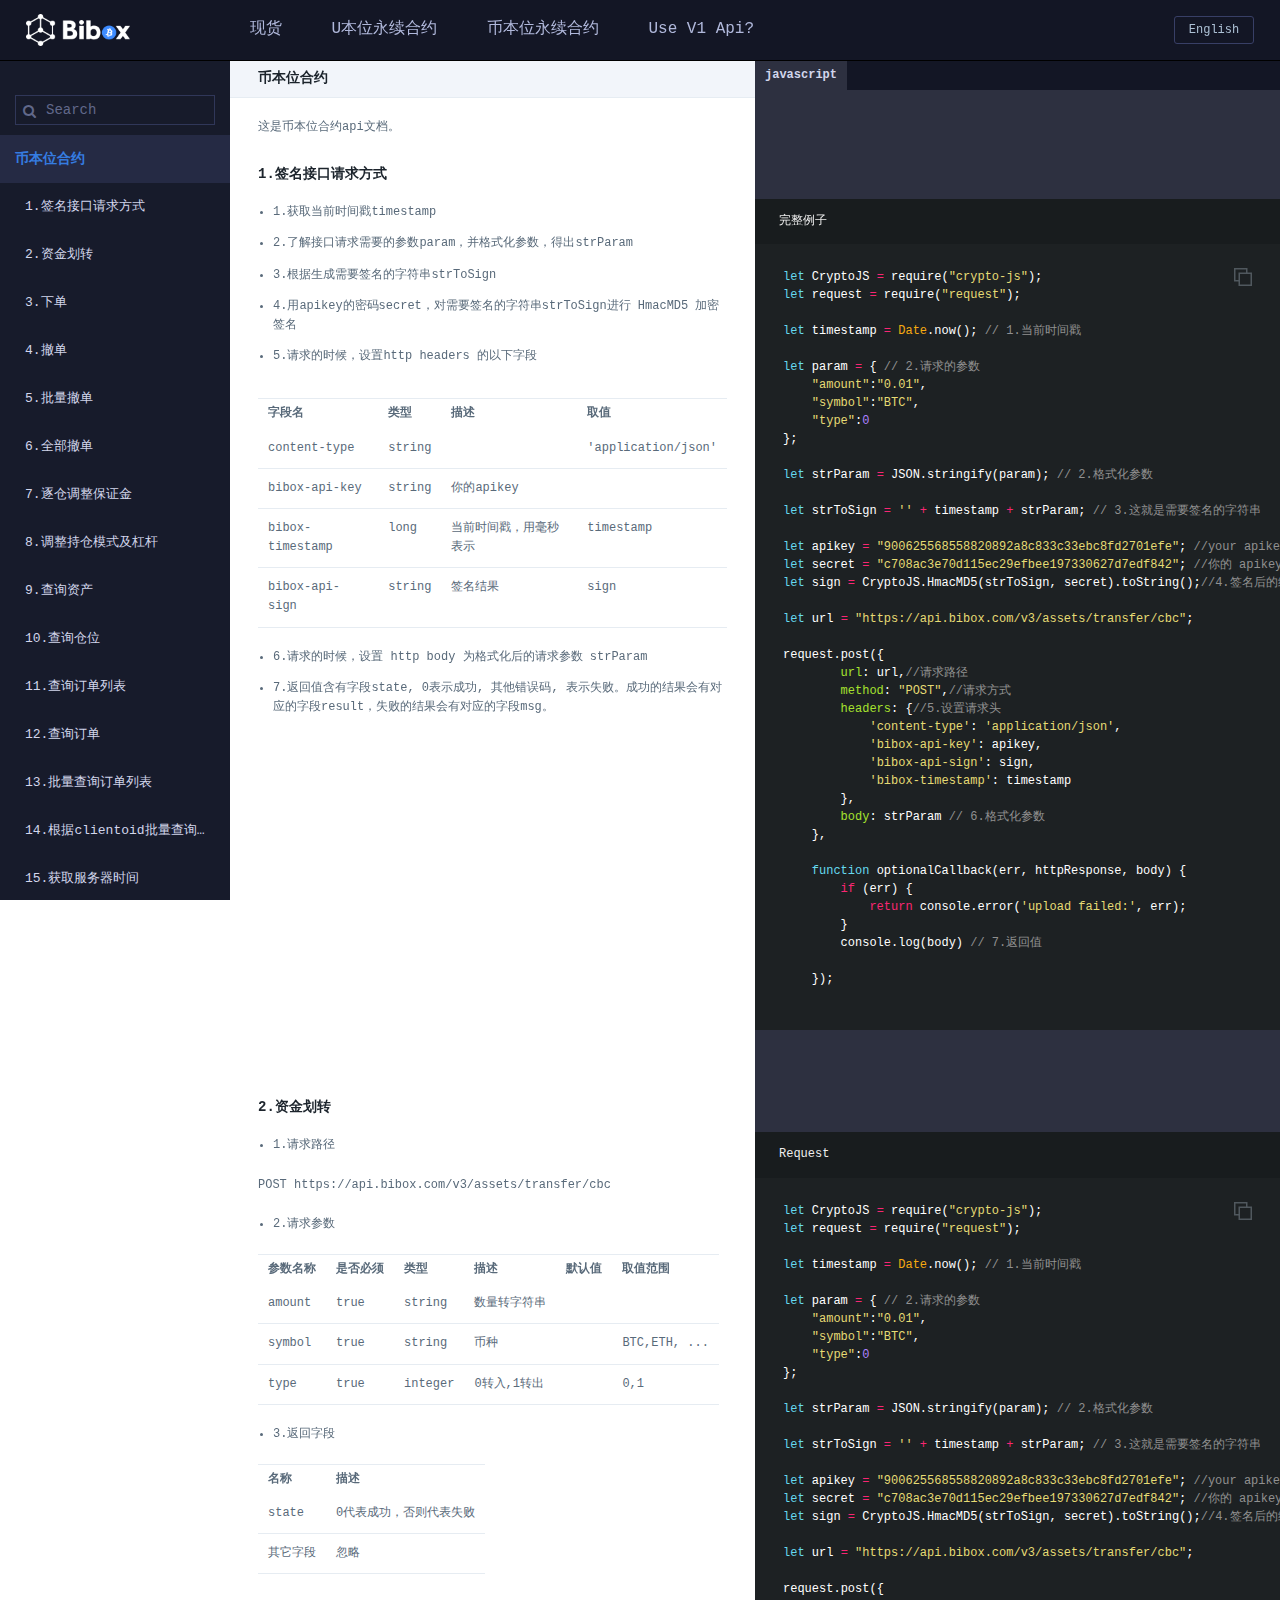
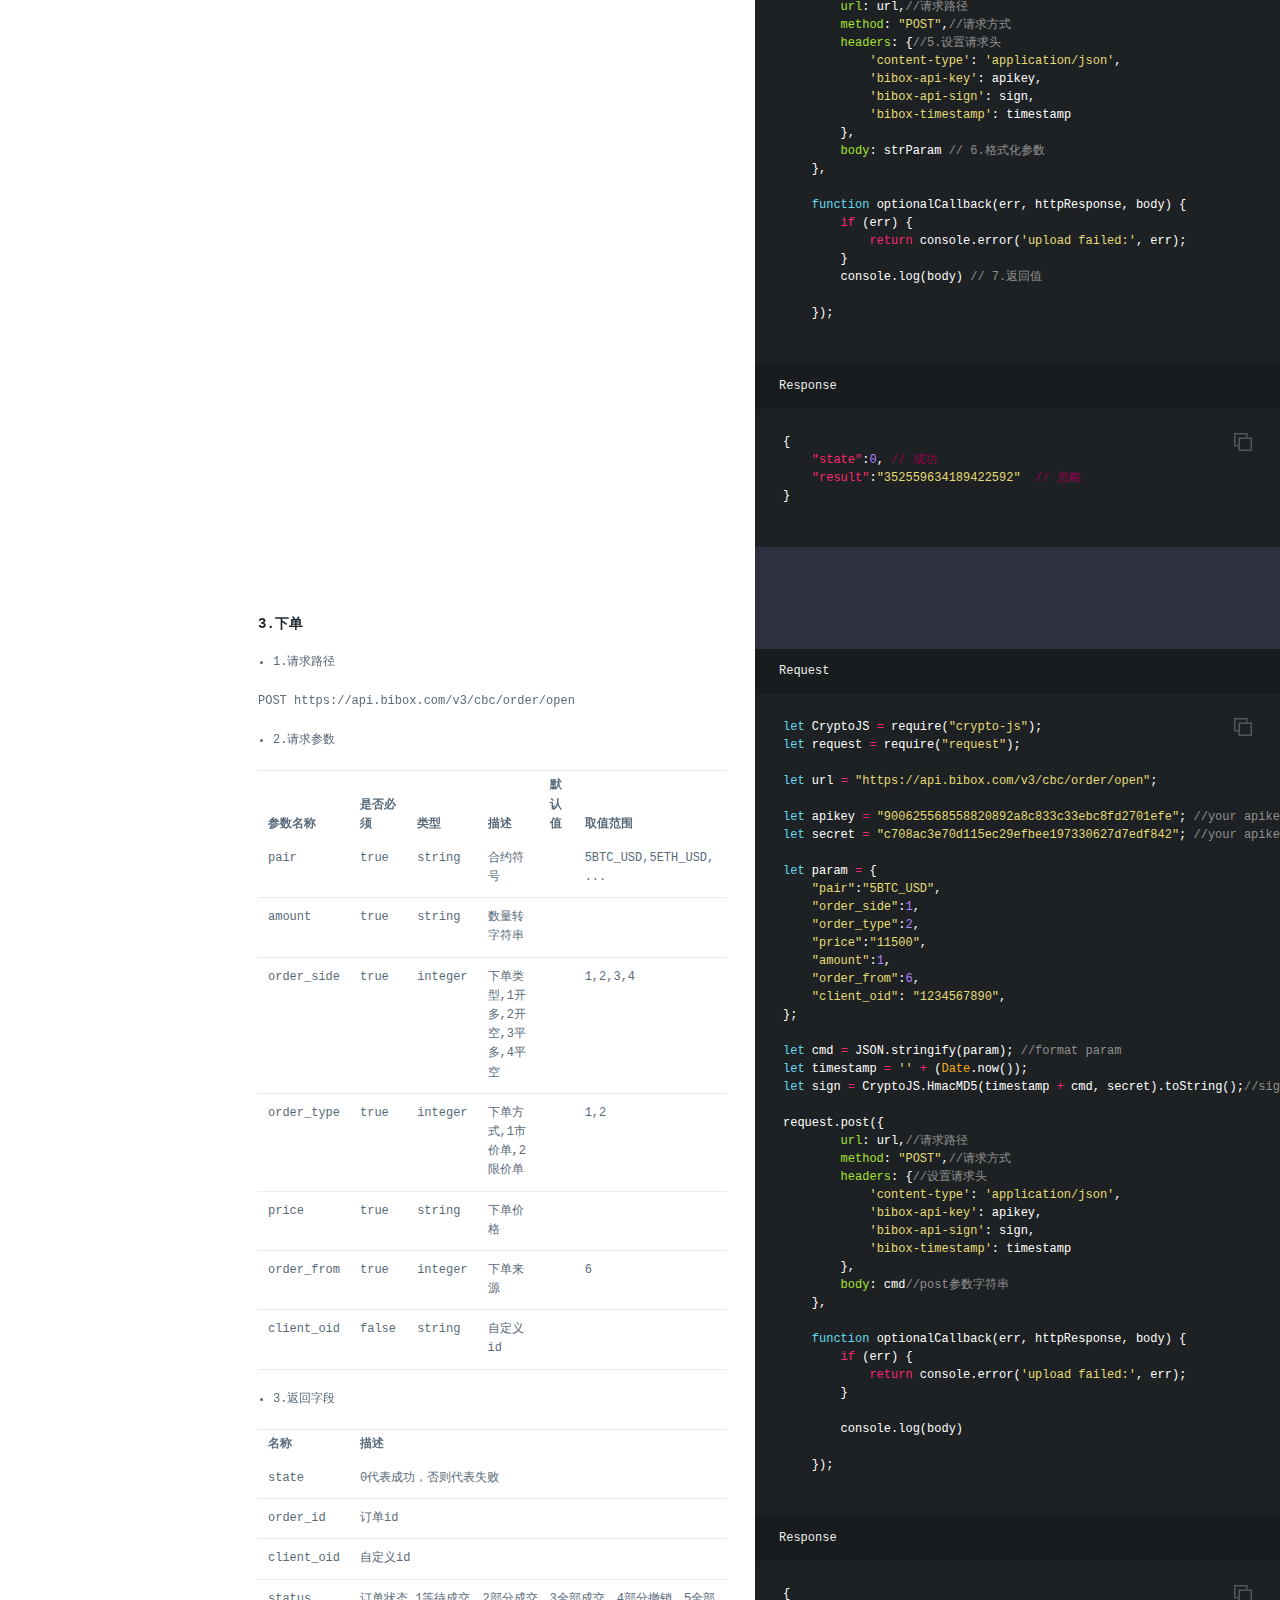
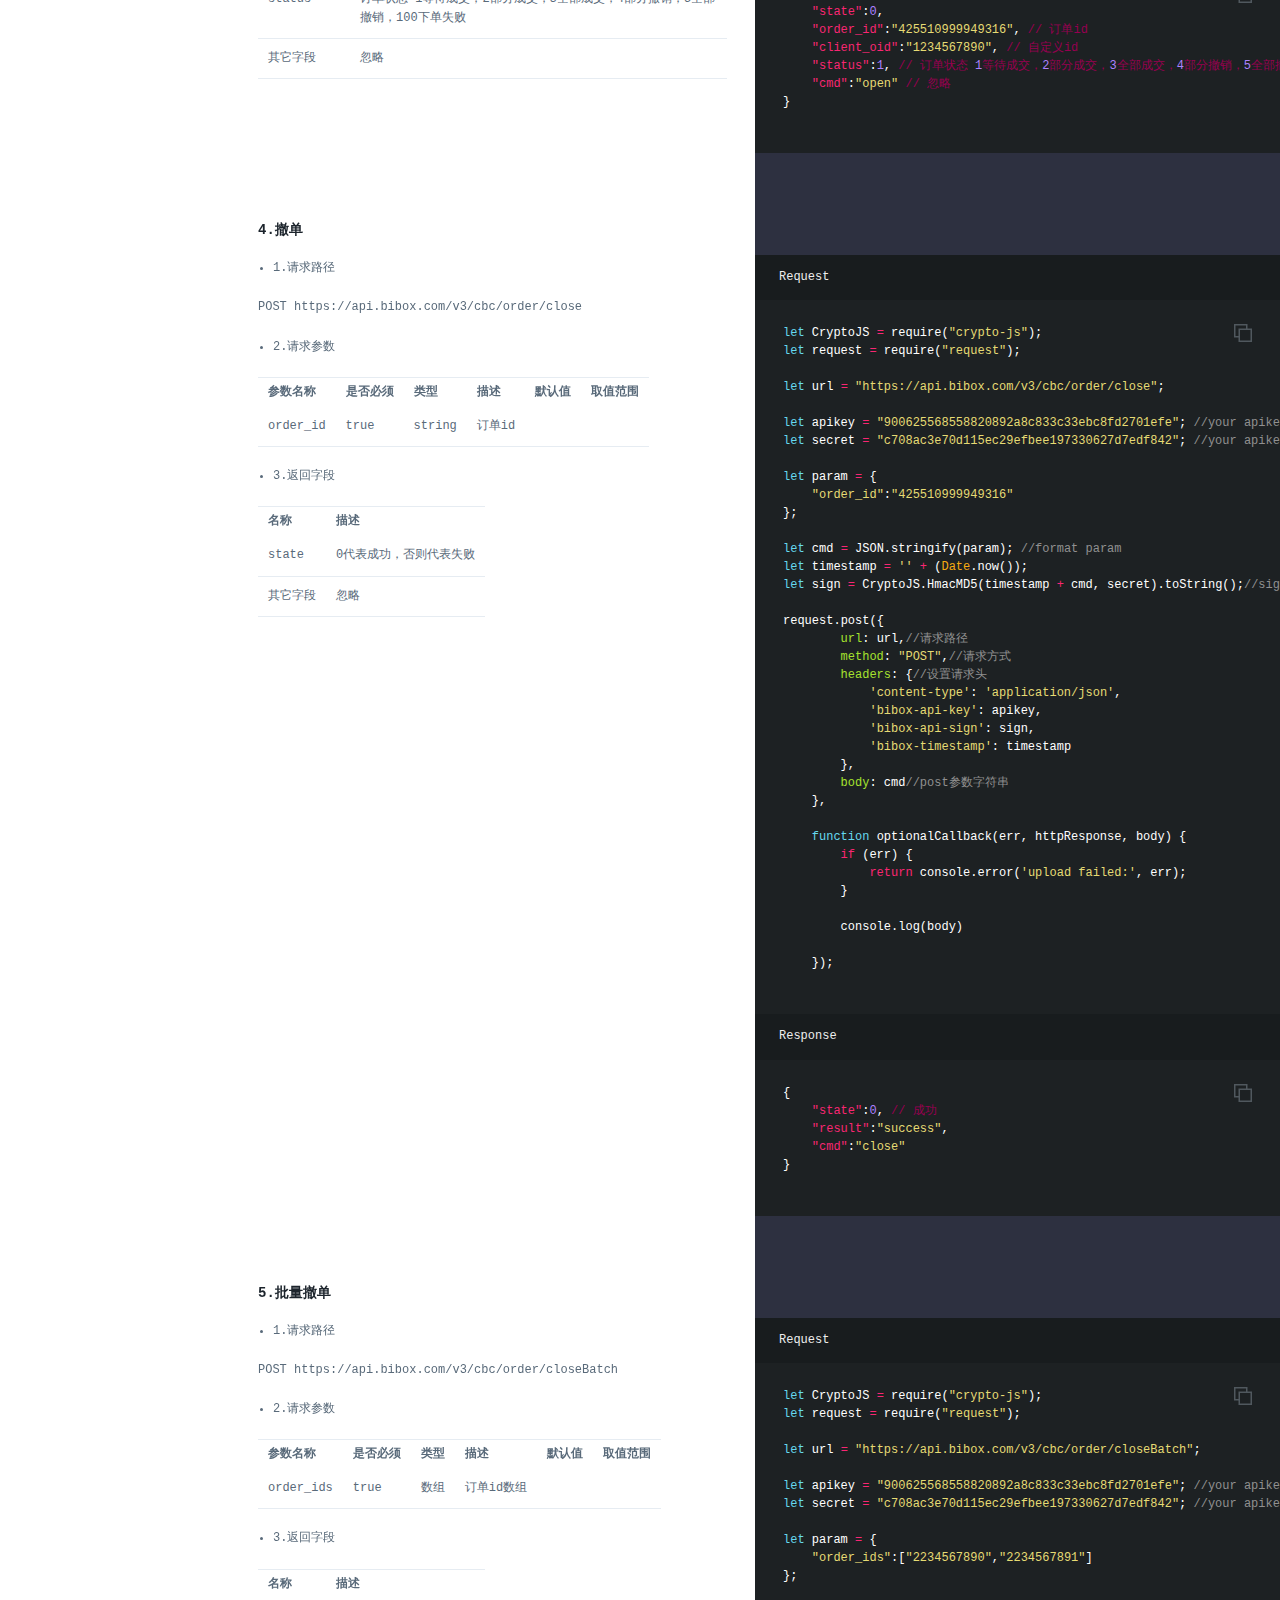
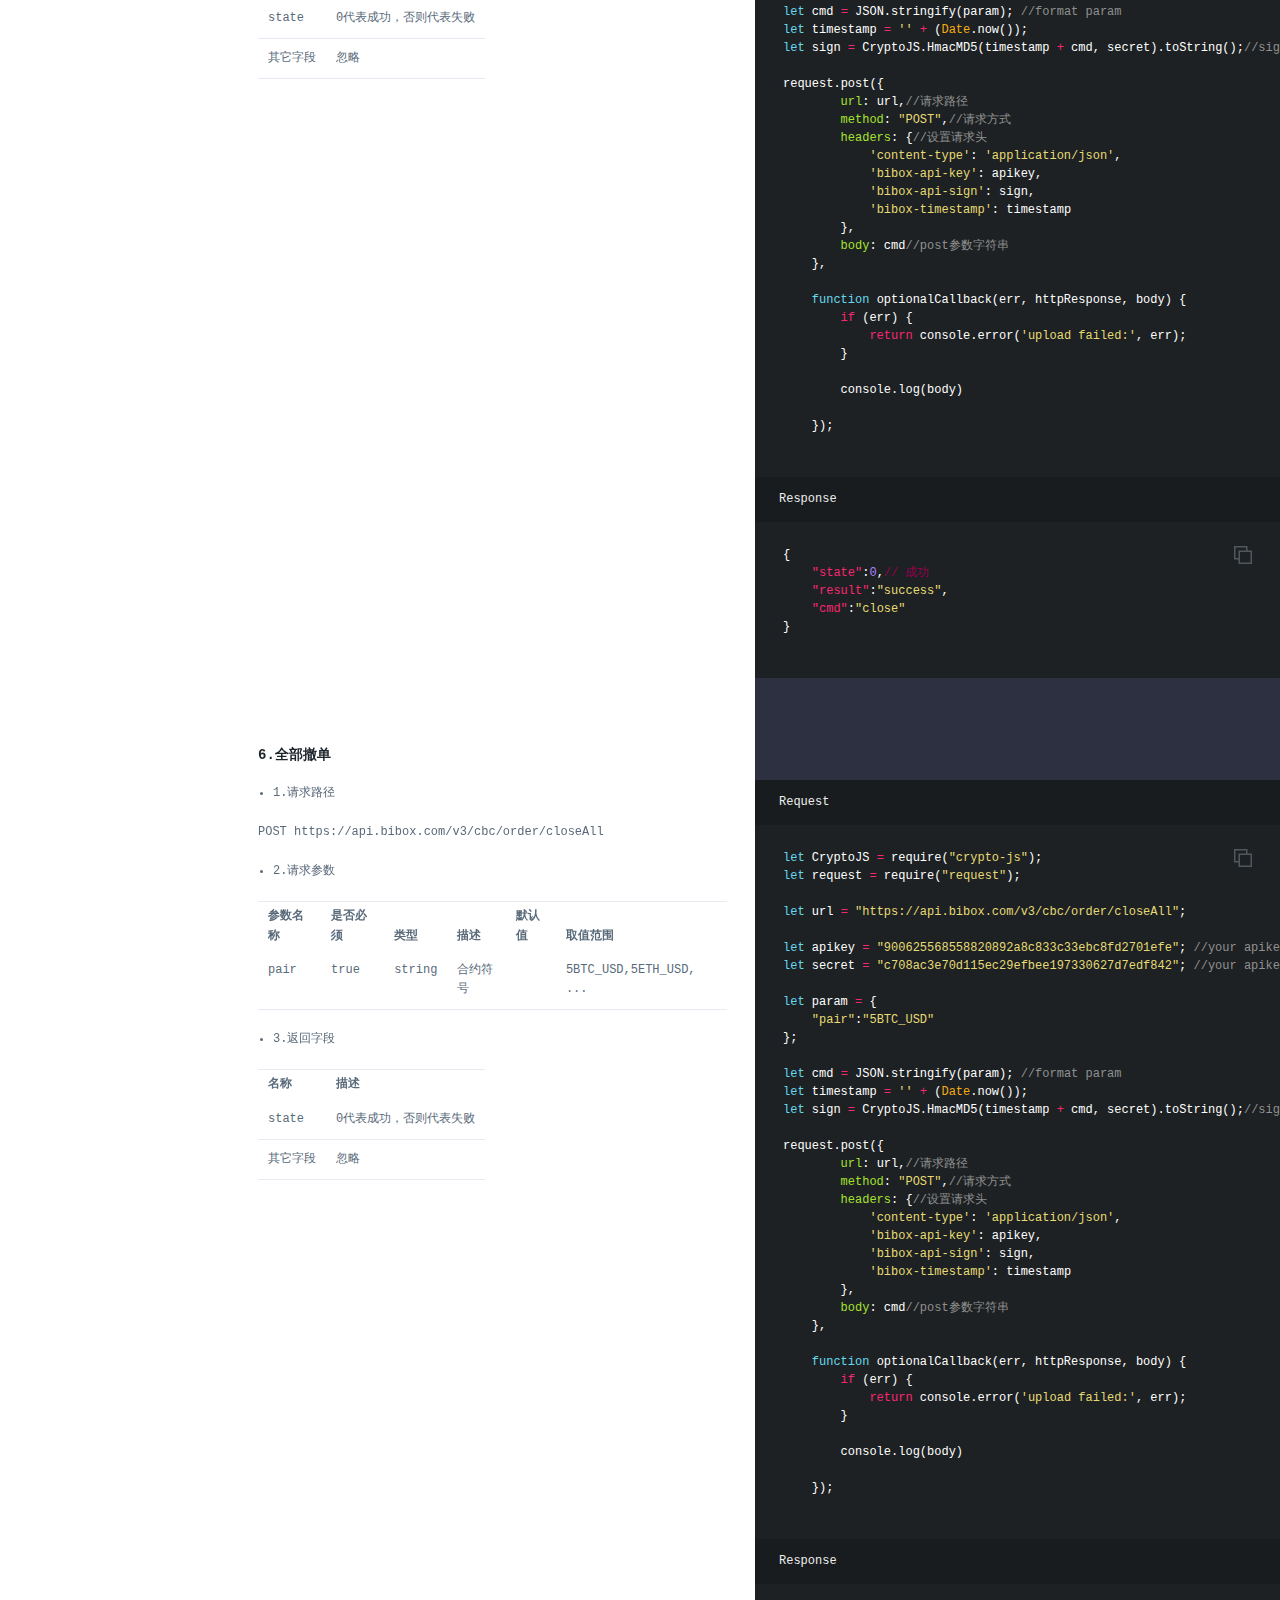
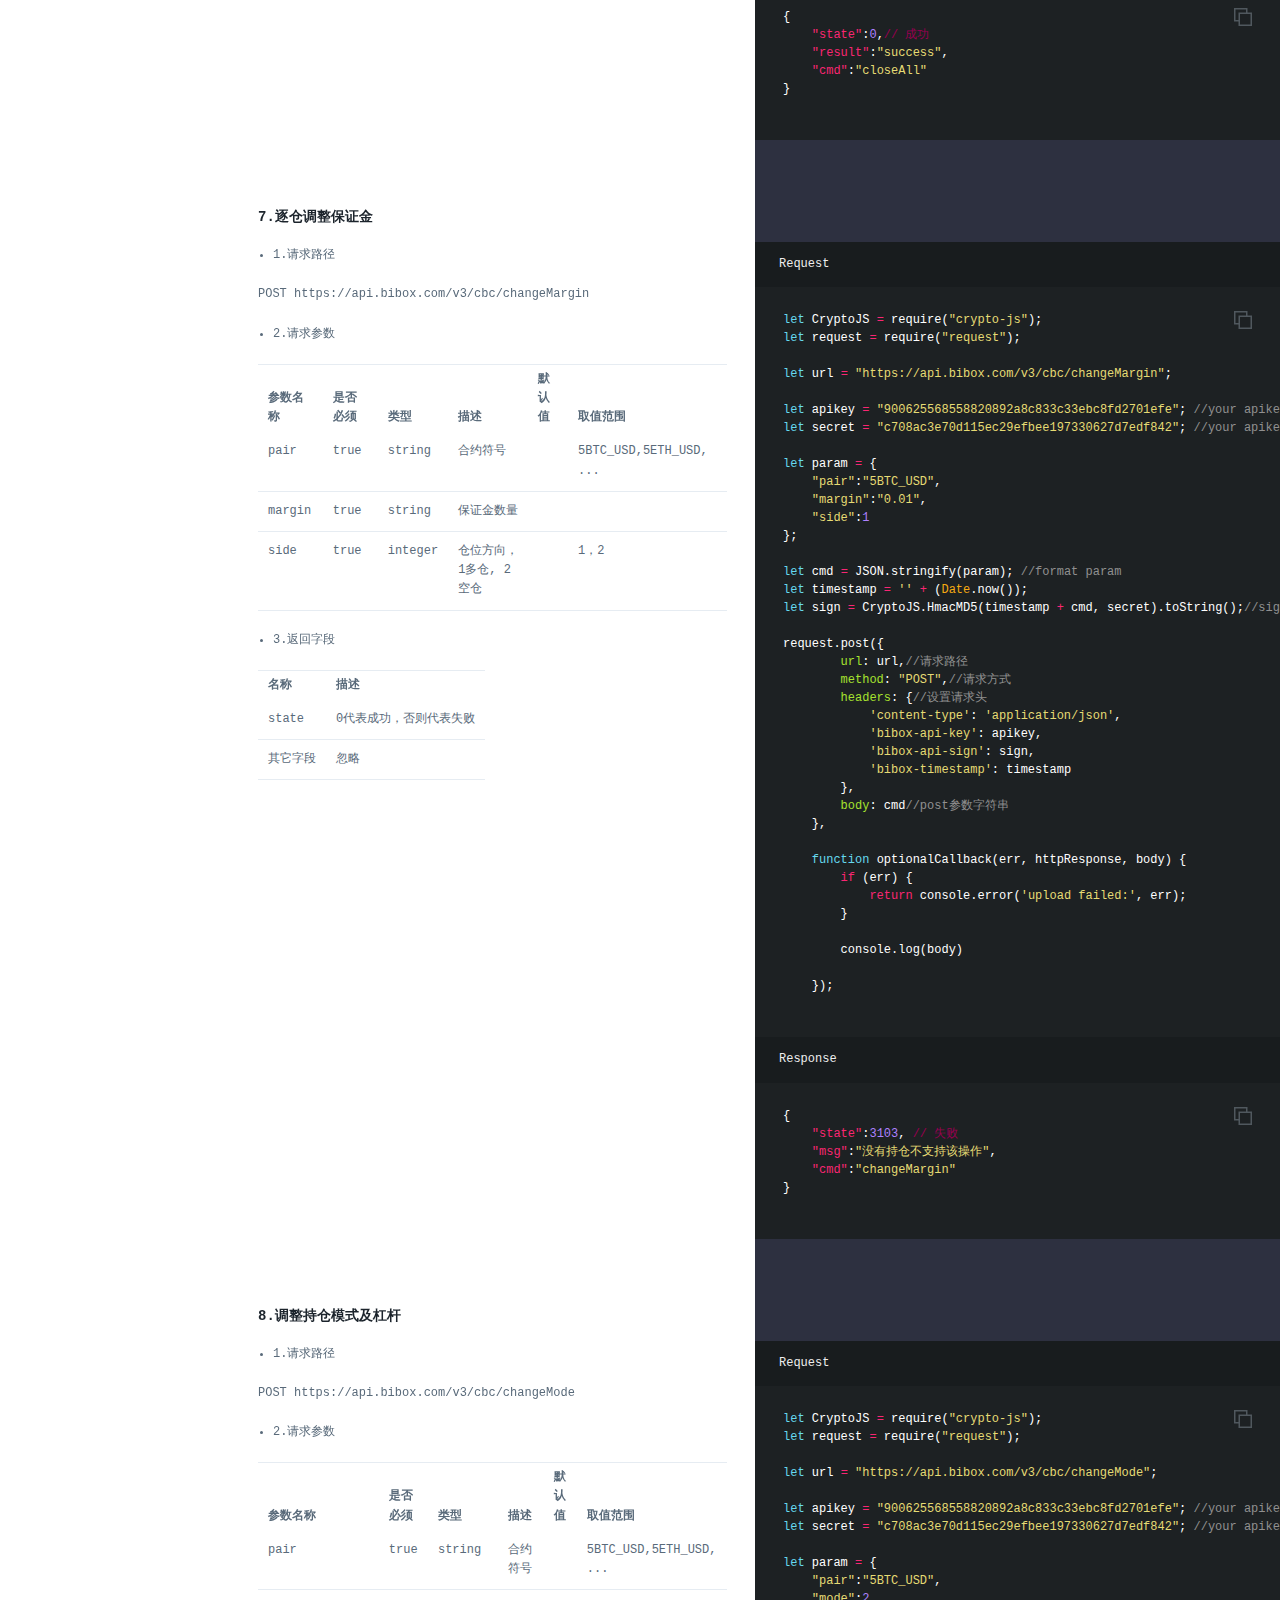
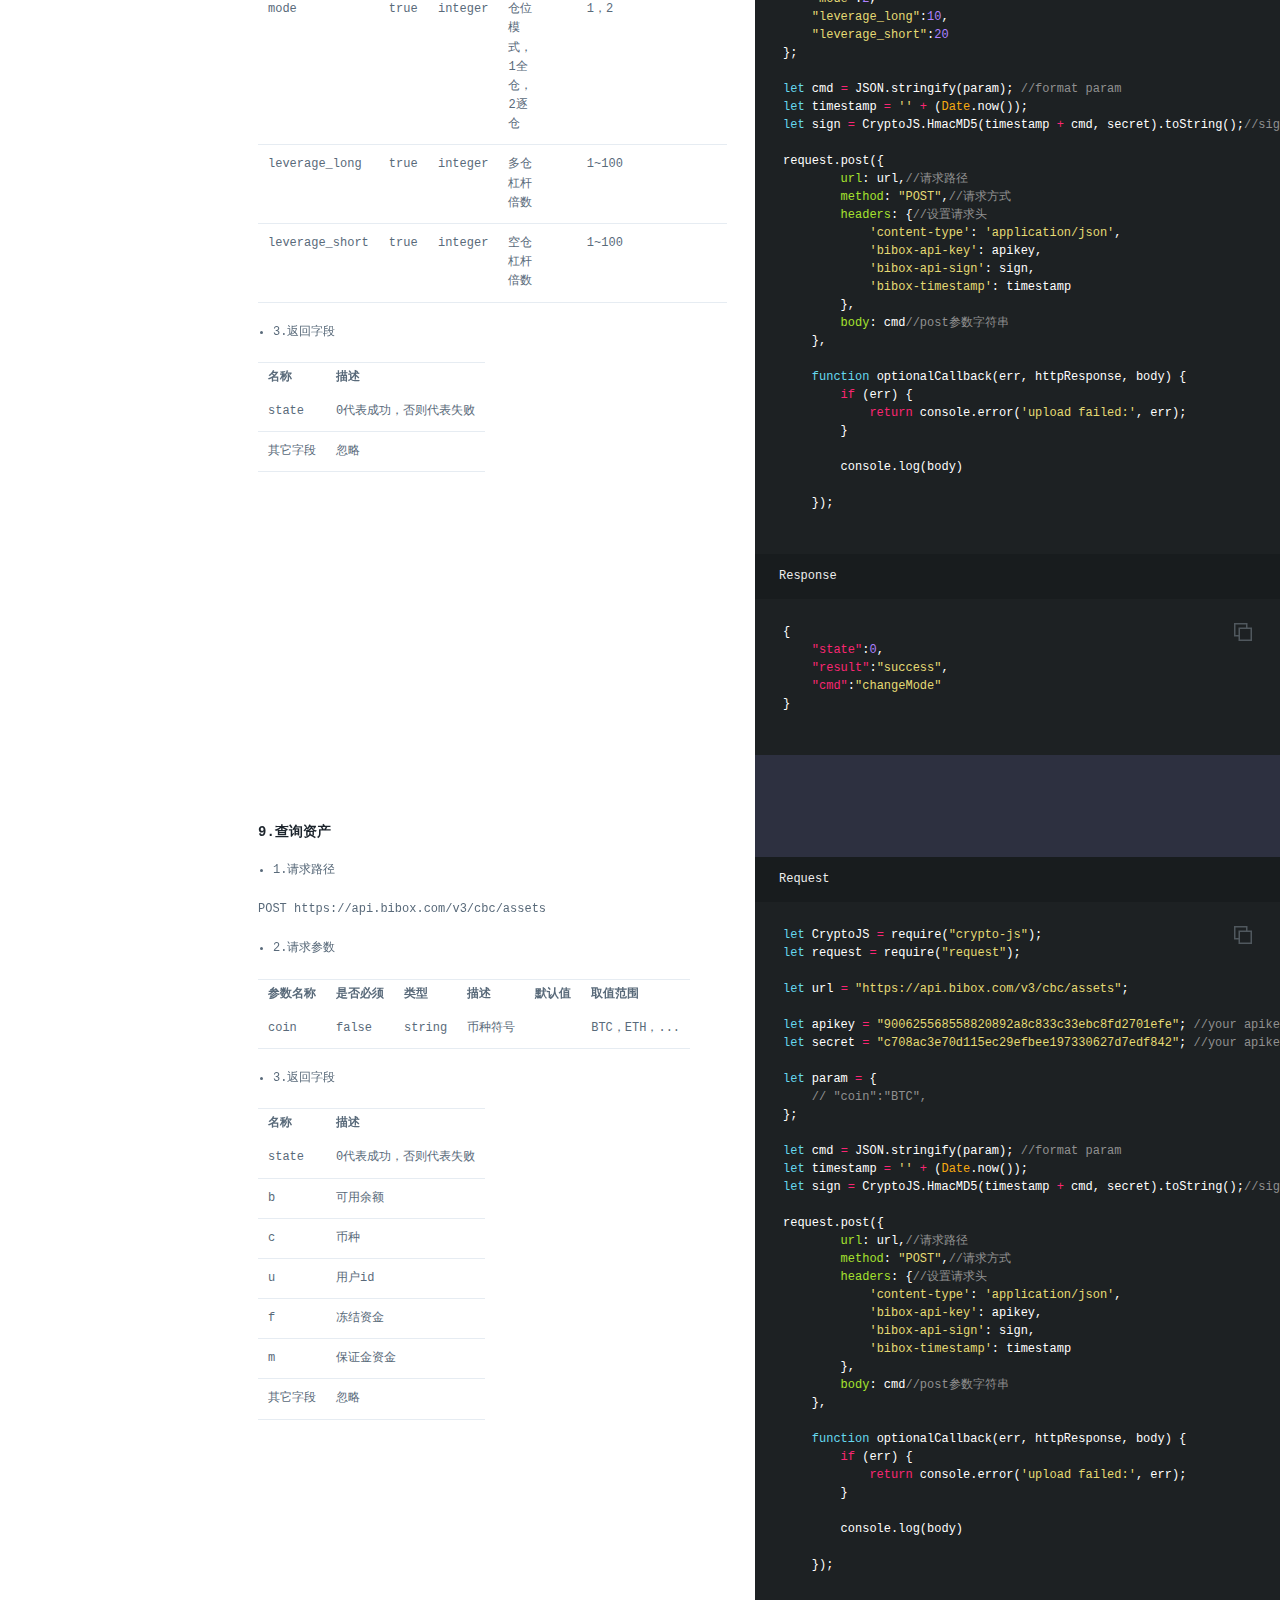
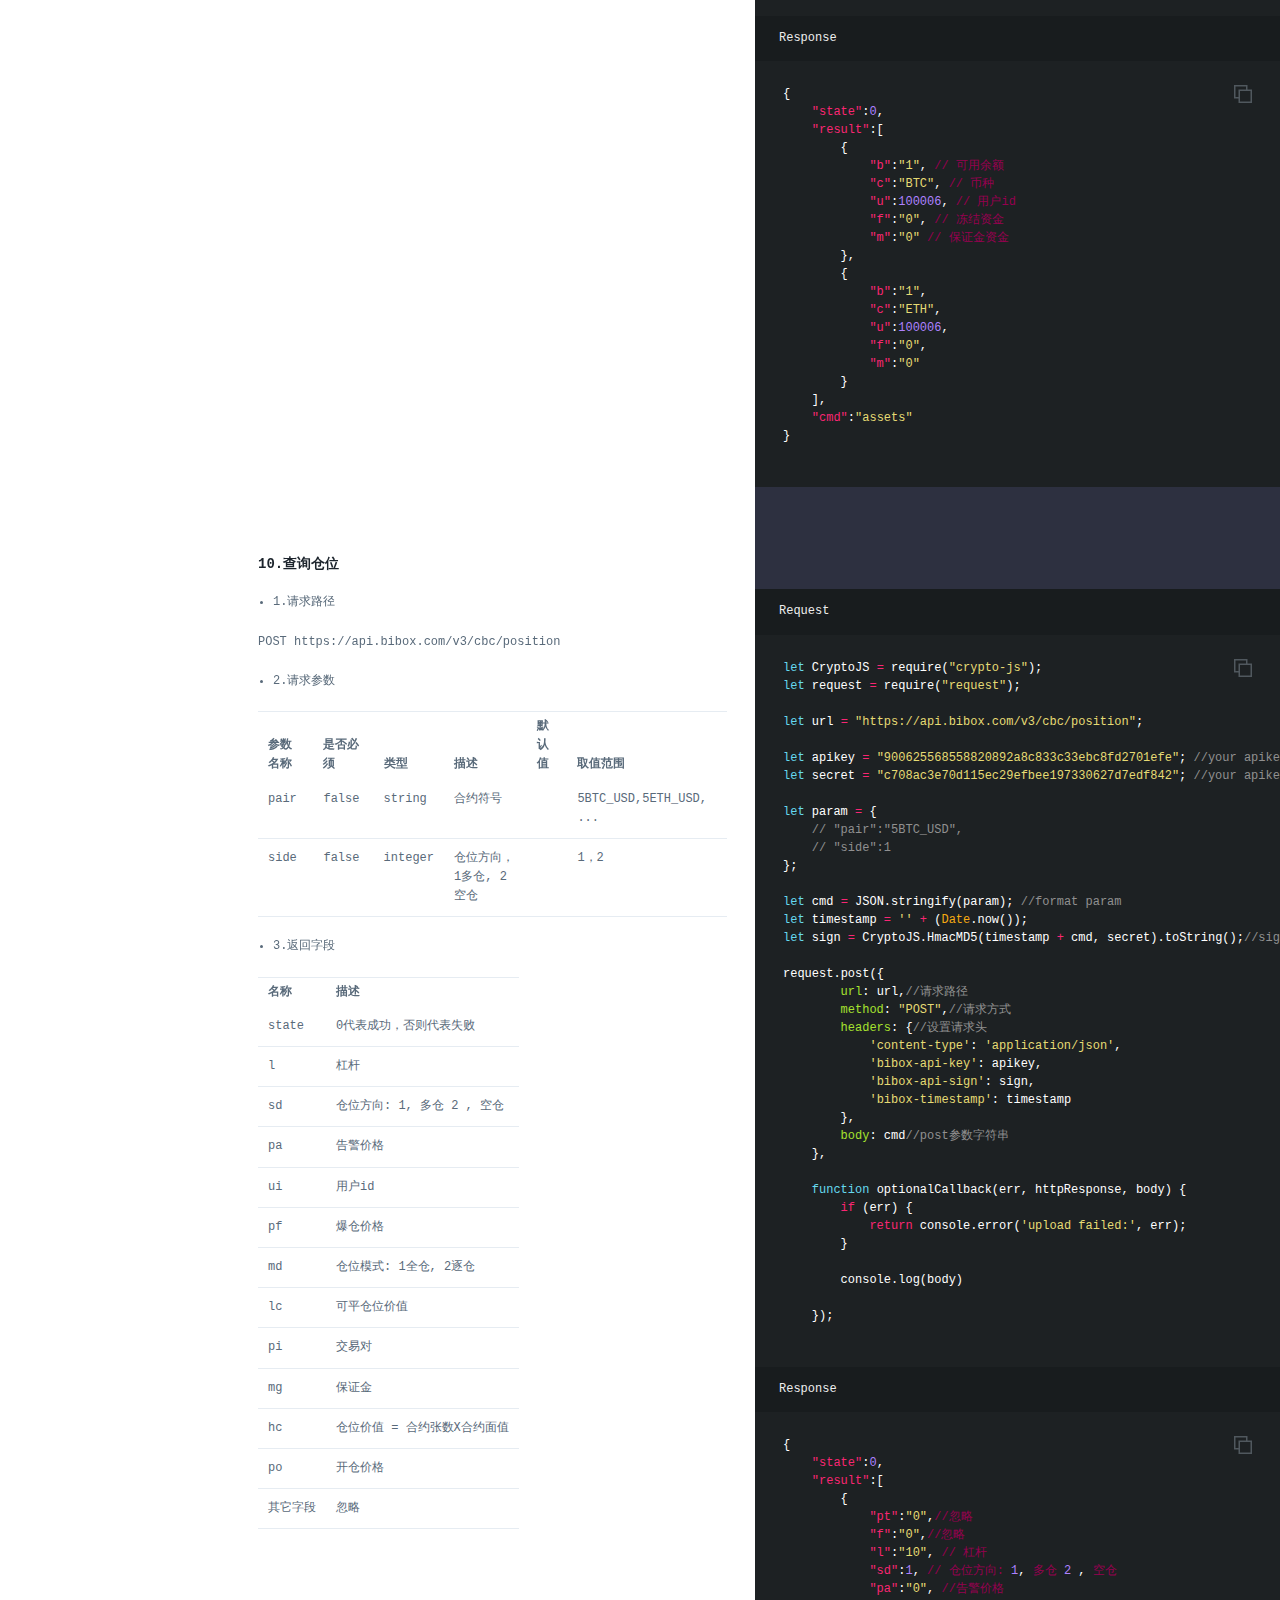
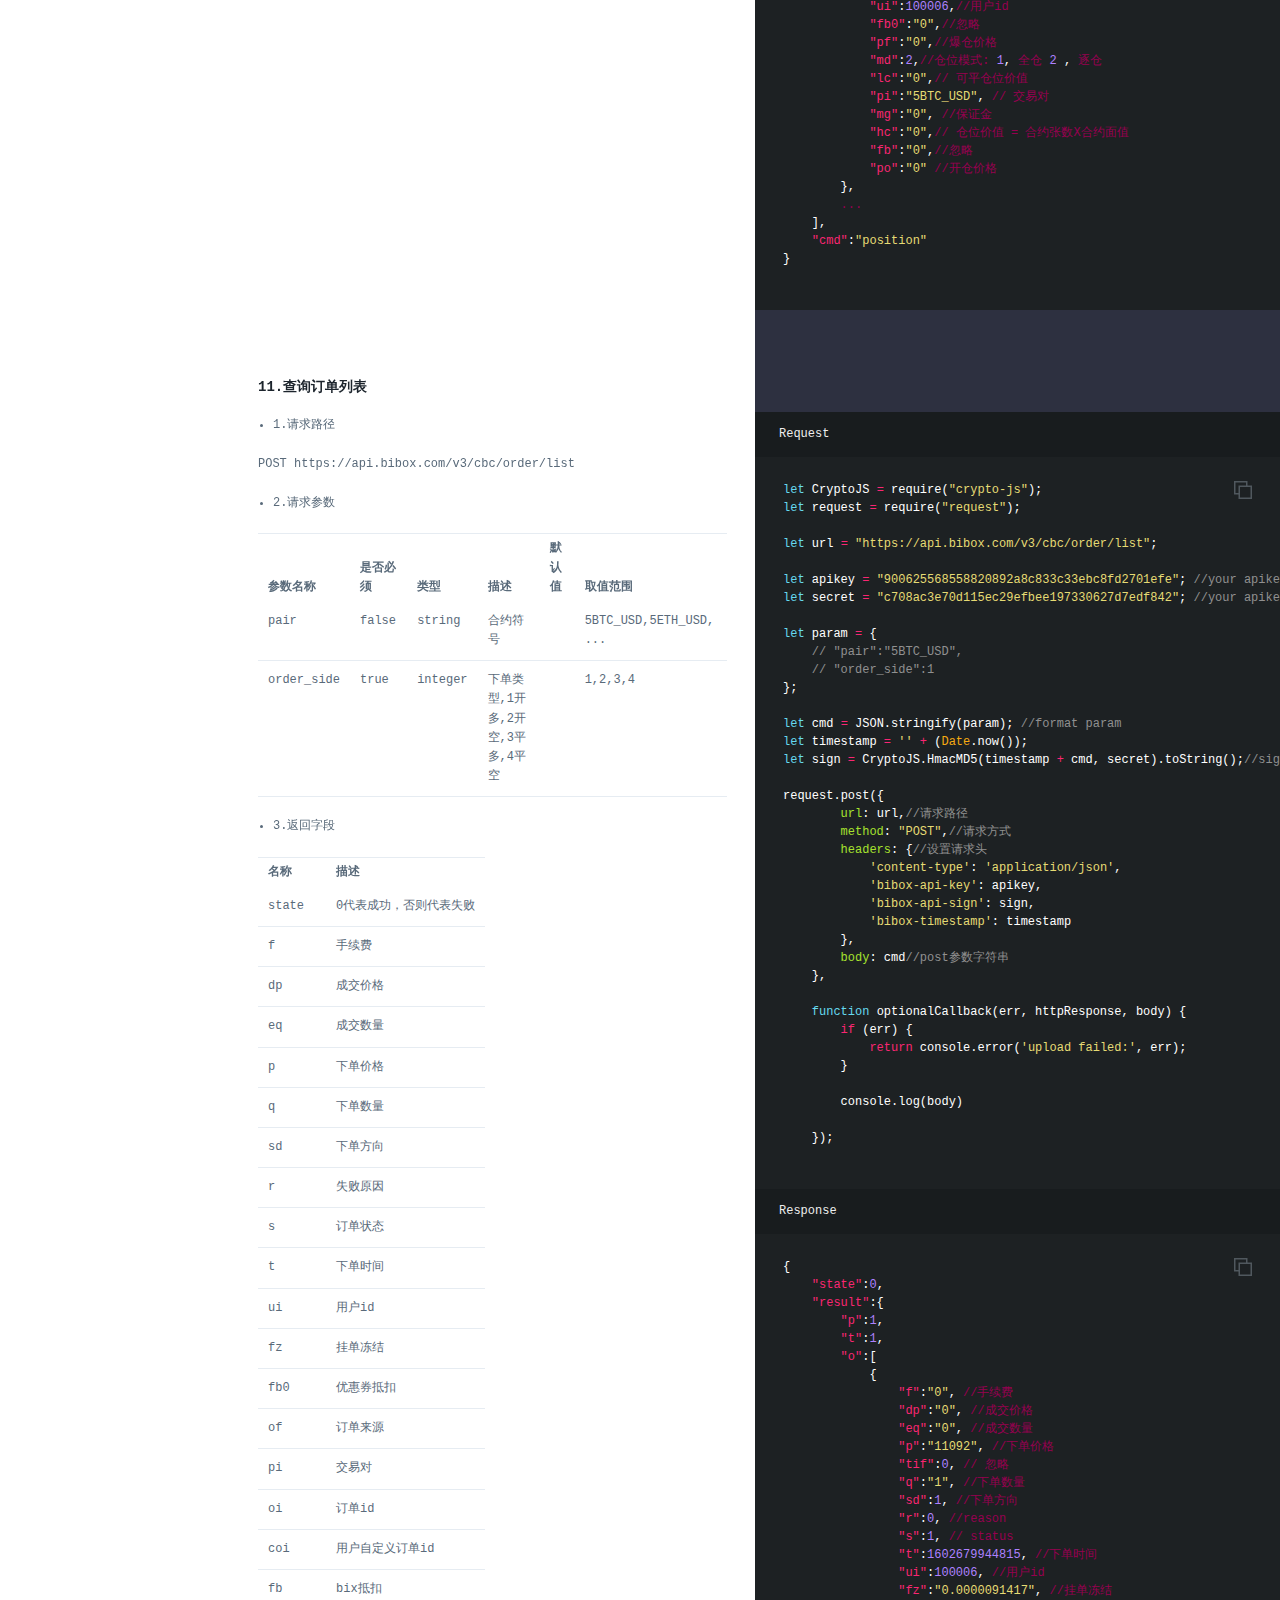
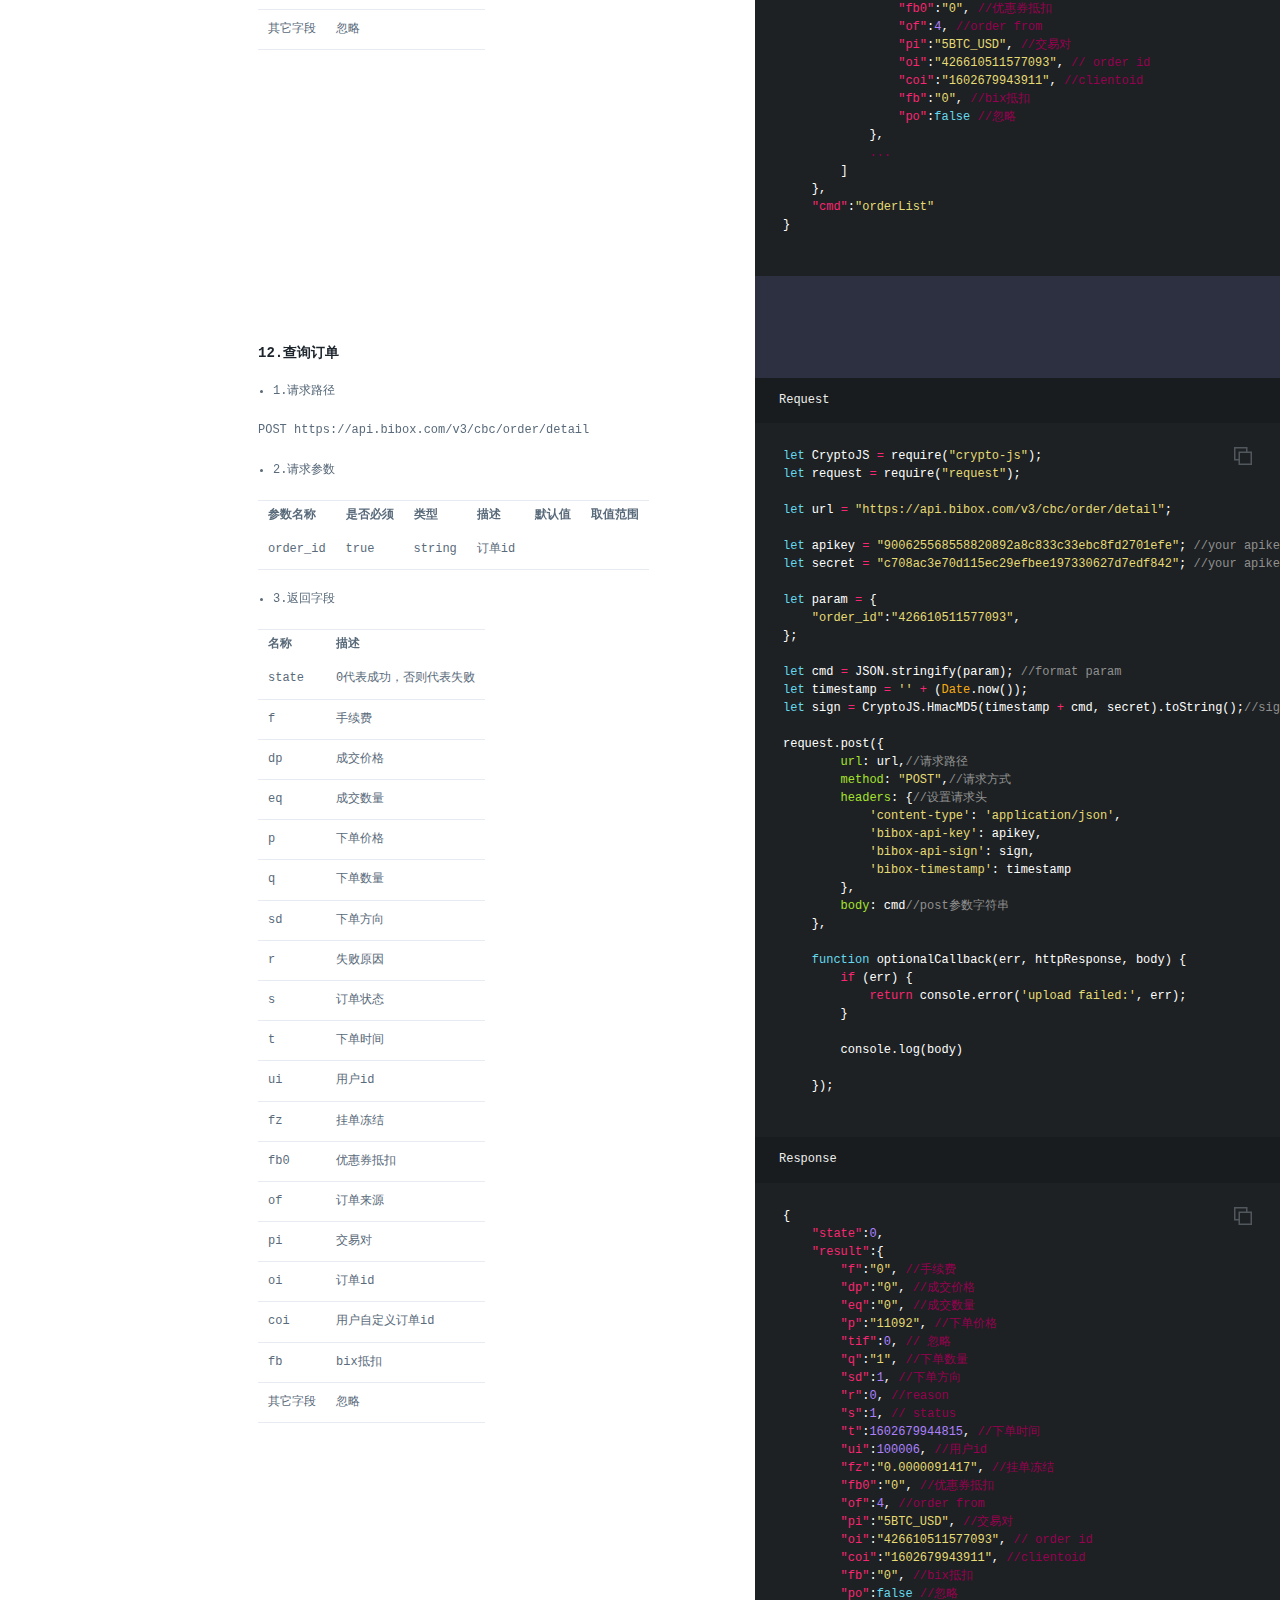
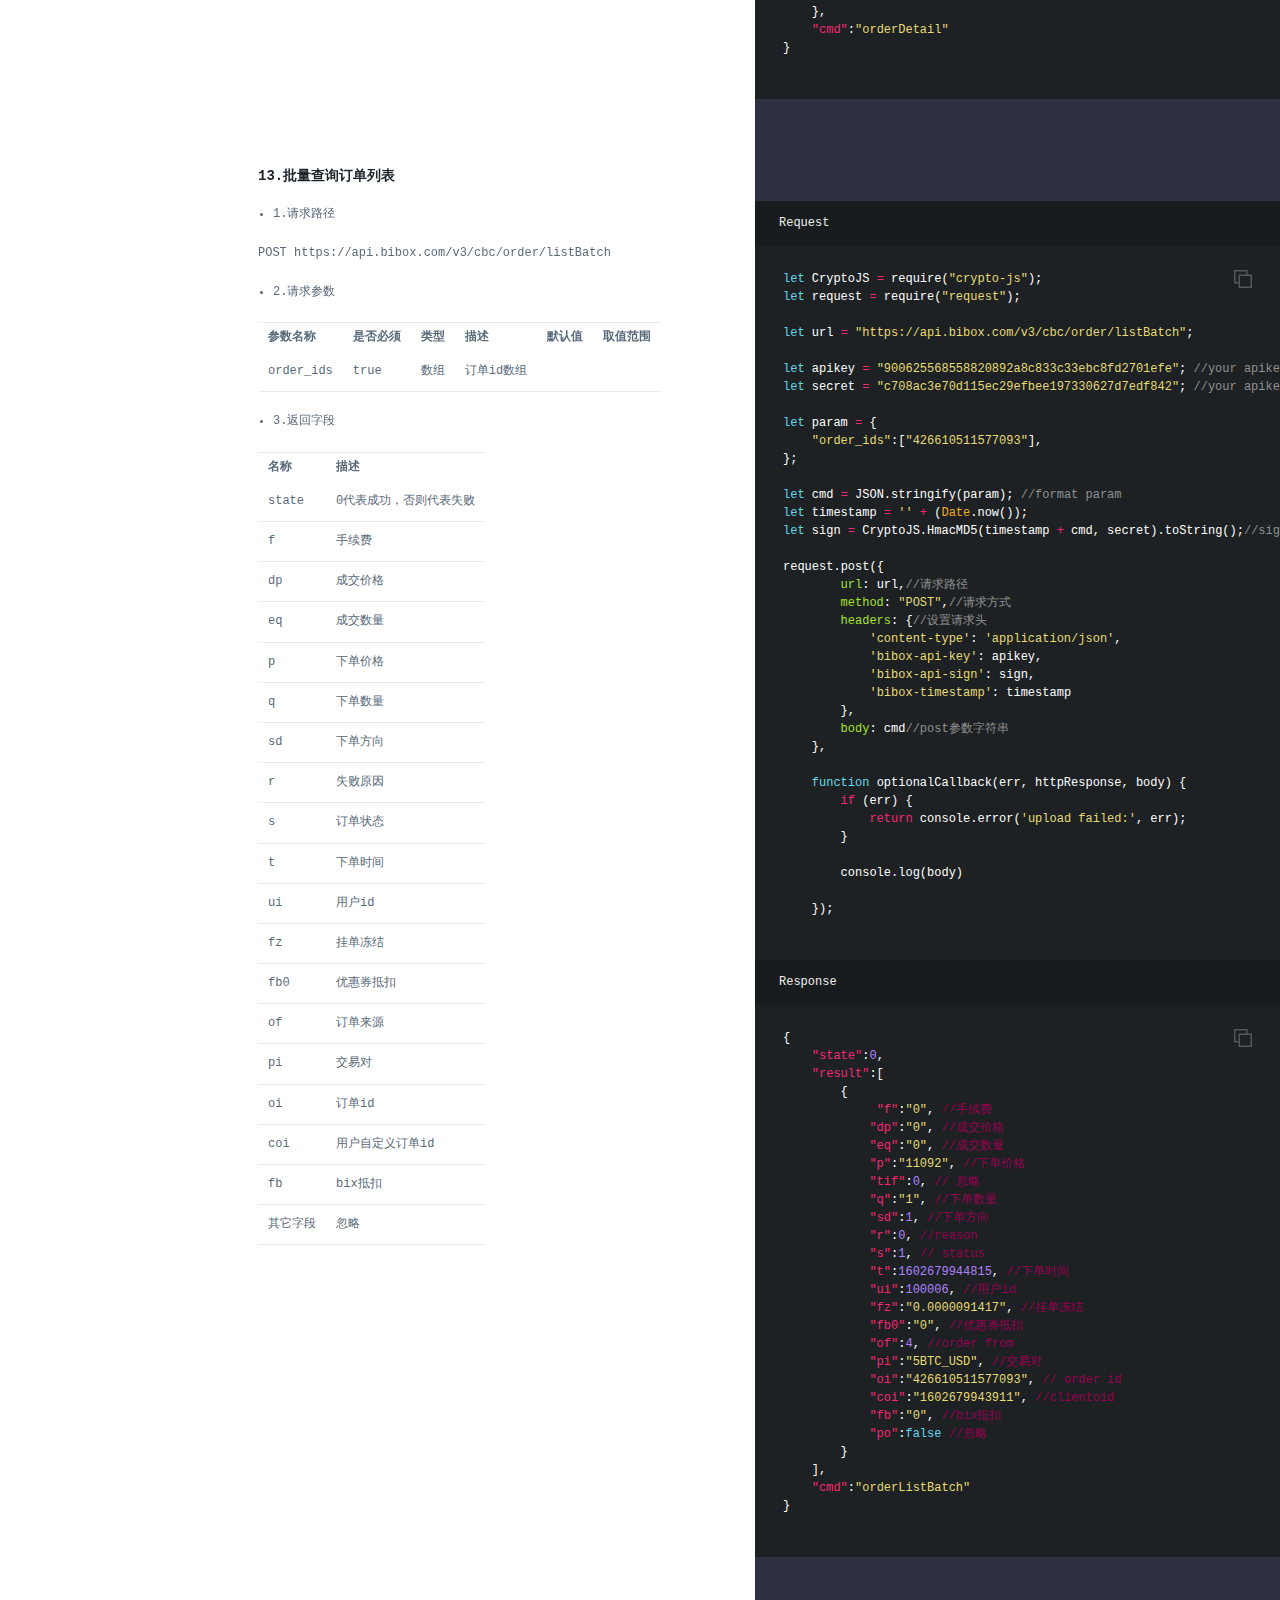
==== commit a327c730: "update" ====
--- a/bc/zh/index.html
+++ b/bc/zh/index.html
@@ -298,10 +298,10 @@
       <div class="flex_box">
         <img src="images/logo-5720d610.png" class="logo" alt="" />
         <div class="nav_box">
-          <span class="nav_cell nav_tab" style="display:none">
+          <span class="nav_cell nav_tab">
             <a href="/v3/spot/zh/" id="btn_spot">现货</a>
           </span>
-          <span class="nav_cell nav_tab" style="display:none">
+          <span class="nav_cell nav_tab">
             <a href="/v3/contract/zh/" id="btn_contract">U本位永续合约</a>
           </span>
           <span class="nav_cell nav_tab">
@@ -3967,7 +3967,7 @@
 <td>string</td>
 <td>交易对</td>
 <td></td>
-<td>BIX_BTC, BIX_ETH, BTC_USDT, ETH_USDT ......</td>
+<td>5BTC_USD, 5ETH_USD</td>
 </tr>
 <tr>
 <td>period</td>
@@ -4215,7 +4215,7 @@
 <td>string</td>
 <td>交易对</td>
 <td></td>
-<td>BIX_BTC, BIX_ETH, BTC_USDT, ETH_USDT ......</td>
+<td>5BTC_USD, 5ETH_USD</td>
 </tr>
 <tr>
 <td>event</td>
@@ -4451,7 +4451,7 @@
 <td>string</td>
 <td>交易对</td>
 <td></td>
-<td>BIX_BTC, BIX_ETH, BTC_USDT, ETH_USDT ......</td>
+<td>5BTC_USD, 5ETH_USD</td>
 </tr>
 <tr>
 <td>event</td>
@@ -4704,7 +4704,7 @@
 <td>string</td>
 <td>交易对</td>
 <td></td>
-<td>BIX_BTC, BIX_ETH, BTC_USDT, ETH_USDT ......</td>
+<td>5BTC_USD, 5ETH_USD</td>
 </tr>
 <tr>
 <td>event</td>
@@ -4912,7 +4912,7 @@
 <td>string</td>
 <td>交易对</td>
 <td></td>
-<td>BIX_BTC, BIX_ETH, BTC_USDT, ETH_USDT ......</td>
+<td>5BTC_USD, 5ETH_USD</td>
 </tr>
 <tr>
 <td>event</td>
@@ -5725,12 +5725,6 @@
 </tr>
 </tbody></table>
 <h1 id='errors'>Errors</h1>
-<aside class="notice">
-This error section is stored in a separate file in <code>includes/_errors.md</code>. Slate allows you to optionally separate out your docs into many files...just save them to the <code>includes</code> folder and add them to the top of your <code>index.md</code>'s frontmatter. Files are included in the order listed.
-</aside>
-
-<p>The Kittn API uses the following error codes:</p>
-
 <table><thead>
 <tr>
 <th>Error Code</th>
@@ -5738,48 +5732,320 @@
 </tr>
 </thead><tbody>
 <tr>
-<td>400</td>
-<td>Bad Request -- Your request is invalid.</td>
-</tr>
-<tr>
-<td>401</td>
-<td>Unauthorized -- Your API key is wrong.</td>
-</tr>
-<tr>
-<td>403</td>
-<td>Forbidden -- The kitten requested is hidden for administrators only.</td>
-</tr>
-<tr>
-<td>404</td>
-<td>Not Found -- The specified kitten could not be found.</td>
-</tr>
-<tr>
-<td>405</td>
-<td>Method Not Allowed -- You tried to access a kitten with an invalid method.</td>
-</tr>
-<tr>
-<td>406</td>
-<td>Not Acceptable -- You requested a format that isn&#39;t json.</td>
-</tr>
-<tr>
-<td>410</td>
-<td>Gone -- The kitten requested has been removed from our servers.</td>
-</tr>
-<tr>
-<td>418</td>
-<td>I&#39;m a teapot.</td>
-</tr>
-<tr>
-<td>429</td>
-<td>Too Many Requests -- You&#39;re requesting too many kittens! Slow down!</td>
-</tr>
-<tr>
-<td>500</td>
-<td>Internal Server Error -- We had a problem with our server. Try again later.</td>
-</tr>
-<tr>
-<td>503</td>
-<td>Service Unavailable -- We&#39;re temporarily offline for maintenance. Please try again later.</td>
+<td>3000</td>
+<td>请求参数错误</td>
+</tr>
+<tr>
+<td>3001</td>
+<td>暂不支持该币种</td>
+</tr>
+<tr>
+<td>3002</td>
+<td>参数不能为空</td>
+</tr>
+<tr>
+<td>3003</td>
+<td>请输入Google验证码</td>
+</tr>
+<tr>
+<td>3004</td>
+<td>请输入短信验证码</td>
+</tr>
+<tr>
+<td>3005</td>
+<td>找不到该币种的父链</td>
+</tr>
+<tr>
+<td>3006</td>
+<td>没有配置该币种的服务器地址</td>
+</tr>
+<tr>
+<td>3007</td>
+<td>该币种不是erc20</td>
+</tr>
+<tr>
+<td>3008</td>
+<td>该币种没有合约地址</td>
+</tr>
+<tr>
+<td>3009</td>
+<td>推送订阅channel不合法</td>
+</tr>
+<tr>
+<td>3010</td>
+<td>websocket连接异常</td>
+</tr>
+<tr>
+<td>3011</td>
+<td>接口不支持apikey请求方式</td>
+</tr>
+<tr>
+<td>3012</td>
+<td>apikey无效</td>
+</tr>
+<tr>
+<td>3013</td>
+<td>该币种不是omni代币</td>
+</tr>
+<tr>
+<td>3014</td>
+<td>该币种没有propertyid</td>
+</tr>
+<tr>
+<td>3015</td>
+<td>程序内部错误</td>
+</tr>
+<tr>
+<td>3016</td>
+<td>交易对错误</td>
+</tr>
+<tr>
+<td>3017</td>
+<td>推送订阅event不合法</td>
+</tr>
+<tr>
+<td>3018</td>
+<td>查询可提现额度失败</td>
+</tr>
+<tr>
+<td>3019</td>
+<td>该币种未开启融资融币</td>
+</tr>
+<tr>
+<td>3020</td>
+<td>放款深度不足</td>
+</tr>
+<tr>
+<td>3021</td>
+<td>没有放款信息</td>
+</tr>
+<tr>
+<td>3022</td>
+<td>没有借款信息</td>
+</tr>
+<tr>
+<td>3023</td>
+<td>更新数据库失败</td>
+</tr>
+<tr>
+<td>3024</td>
+<td>apikey权限不足</td>
+</tr>
+<tr>
+<td>3025</td>
+<td>apikey签名验证失败</td>
+</tr>
+<tr>
+<td>3026</td>
+<td>apikey ip受限制</td>
+</tr>
+<tr>
+<td>3027</td>
+<td>账户没有apikey</td>
+</tr>
+<tr>
+<td>3028</td>
+<td>账户apikey数量超过了限制数量</td>
+</tr>
+<tr>
+<td>3029</td>
+<td>apikey允许ip数量超过了限制数量</td>
+</tr>
+<tr>
+<td>3030</td>
+<td>该Google验证码已经被使用过</td>
+</tr>
+<tr>
+<td>3031</td>
+<td>旧Google验证码已经被使用过</td>
+</tr>
+<tr>
+<td>3032</td>
+<td>没有可还的放贷单</td>
+</tr>
+<tr>
+<td>3033</td>
+<td>查询类请求只能有一个cmd</td>
+</tr>
+<tr>
+<td>3034</td>
+<td>最多cmd数限制</td>
+</tr>
+<tr>
+<td>3035</td>
+<td>cmd个数限制</td>
+</tr>
+<tr>
+<td>3036</td>
+<td>提现数量不能少于最小提现数</td>
+</tr>
+<tr>
+<td>3037</td>
+<td>账户资产异常</td>
+</tr>
+<tr>
+<td>3038</td>
+<td>qtum gethexaddress失败</td>
+</tr>
+<tr>
+<td>3039</td>
+<td>可锁仓量不足</td>
+</tr>
+<tr>
+<td>3040</td>
+<td>活动未开始</td>
+</tr>
+<tr>
+<td>3041</td>
+<td>暂不支持非压缩数据订阅</td>
+</tr>
+<tr>
+<td>3042</td>
+<td>最小数量限制</td>
+</tr>
+<tr>
+<td>3043</td>
+<td>不能包含特殊字符</td>
+</tr>
+<tr>
+<td>3044</td>
+<td>重复下单</td>
+</tr>
+<tr>
+<td>3045</td>
+<td>交易对订单数量限制</td>
+</tr>
+<tr>
+<td>3046</td>
+<td>交易对持仓数量限制</td>
+</tr>
+<tr>
+<td>3047</td>
+<td>invalid id, id must be string and length &gt; 10</td>
+</tr>
+<tr>
+<td>3048</td>
+<td>响应验签失败</td>
+</tr>
+<tr>
+<td>3049</td>
+<td>超出数量限制</td>
+</tr>
+<tr>
+<td>3050</td>
+<td>子账户名不能纯数字</td>
+</tr>
+<tr>
+<td>3051</td>
+<td>strategy order number reaches the limit of pair</td>
+</tr>
+<tr>
+<td>3052</td>
+<td>strategy order number reaches the limit of account</td>
+</tr>
+<tr>
+<td>3053</td>
+<td>子账户无法进行该操作</td>
+</tr>
+<tr>
+<td>3100</td>
+<td>不支持该币种</td>
+</tr>
+<tr>
+<td>3101</td>
+<td>不支持该交易对</td>
+</tr>
+<tr>
+<td>3102</td>
+<td>全仓不支持该操作</td>
+</tr>
+<tr>
+<td>3103</td>
+<td>没有持仓不支持该操作</td>
+</tr>
+<tr>
+<td>3104</td>
+<td>有持仓不支持该操作</td>
+</tr>
+<tr>
+<td>3105</td>
+<td>可减少保证金不足</td>
+</tr>
+<tr>
+<td>3106</td>
+<td>有挂单不支持该操作</td>
+</tr>
+<tr>
+<td>3107</td>
+<td>FOK撤单</td>
+</tr>
+<tr>
+<td>3108</td>
+<td>post only撤单</td>
+</tr>
+<tr>
+<td>3109</td>
+<td>爆仓触发撤单</td>
+</tr>
+<tr>
+<td>3110</td>
+<td>ADL触发撤单</td>
+</tr>
+<tr>
+<td>3111</td>
+<td>爆仓价变化导致平仓单撤单</td>
+</tr>
+<tr>
+<td>3112</td>
+<td>order side参数错误</td>
+</tr>
+<tr>
+<td>3113</td>
+<td>order type参数错误</td>
+</tr>
+<tr>
+<td>3114</td>
+<td>side参数错误</td>
+</tr>
+<tr>
+<td>3115</td>
+<td>margin保证金错误</td>
+</tr>
+<tr>
+<td>3116</td>
+<td>model参数错误</td>
+</tr>
+<tr>
+<td>3117</td>
+<td>leverage参数错误</td>
+</tr>
+<tr>
+<td>3118</td>
+<td>amount参数错误</td>
+</tr>
+<tr>
+<td>3119</td>
+<td>price参数错误</td>
+</tr>
+<tr>
+<td>3120</td>
+<td>client_oid重复</td>
+</tr>
+<tr>
+<td>3121</td>
+<td>self trade参数错误</td>
+</tr>
+<tr>
+<td>3122</td>
+<td>time in force参数错误</td>
+</tr>
+<tr>
+<td>3123</td>
+<td>visible quantity参数错误</td>
+</tr>
+<tr>
+<td>3124</td>
+<td>cancel after参数错误</td>
 </tr>
 </tbody></table>
 
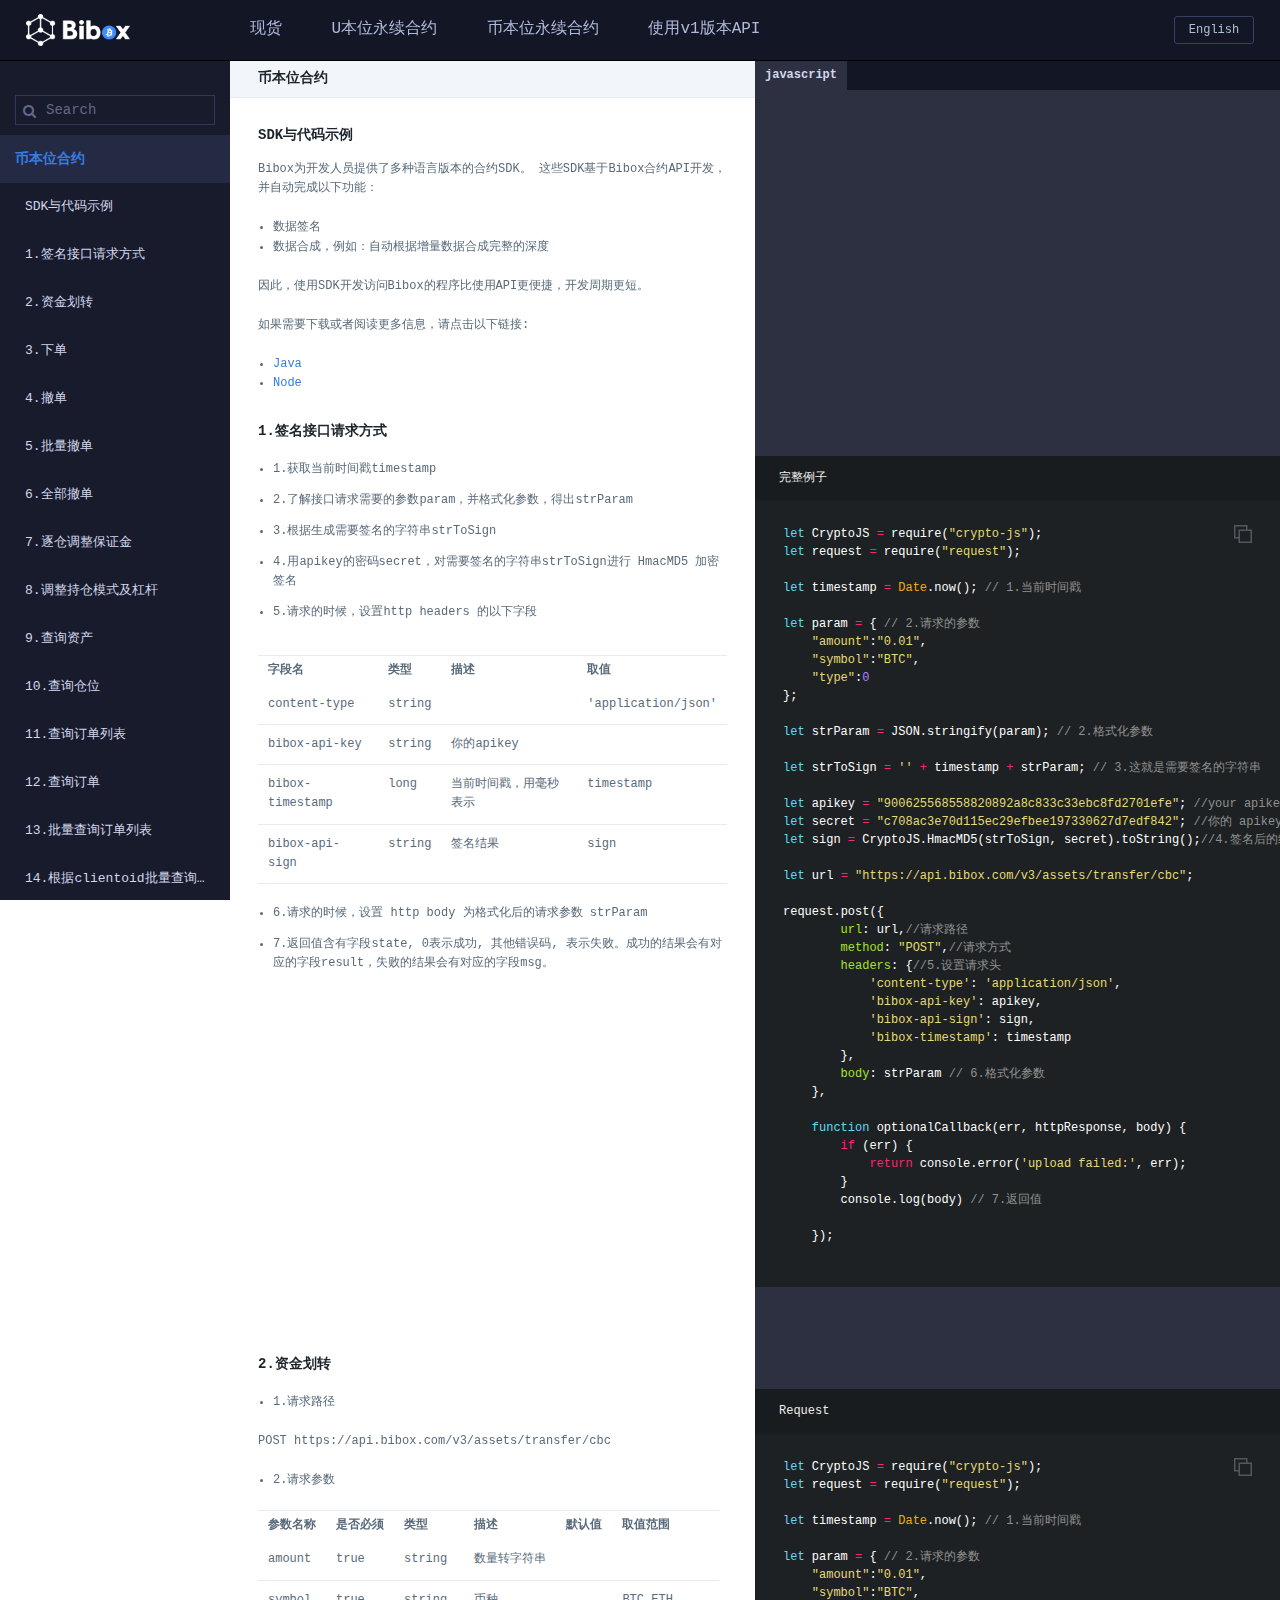
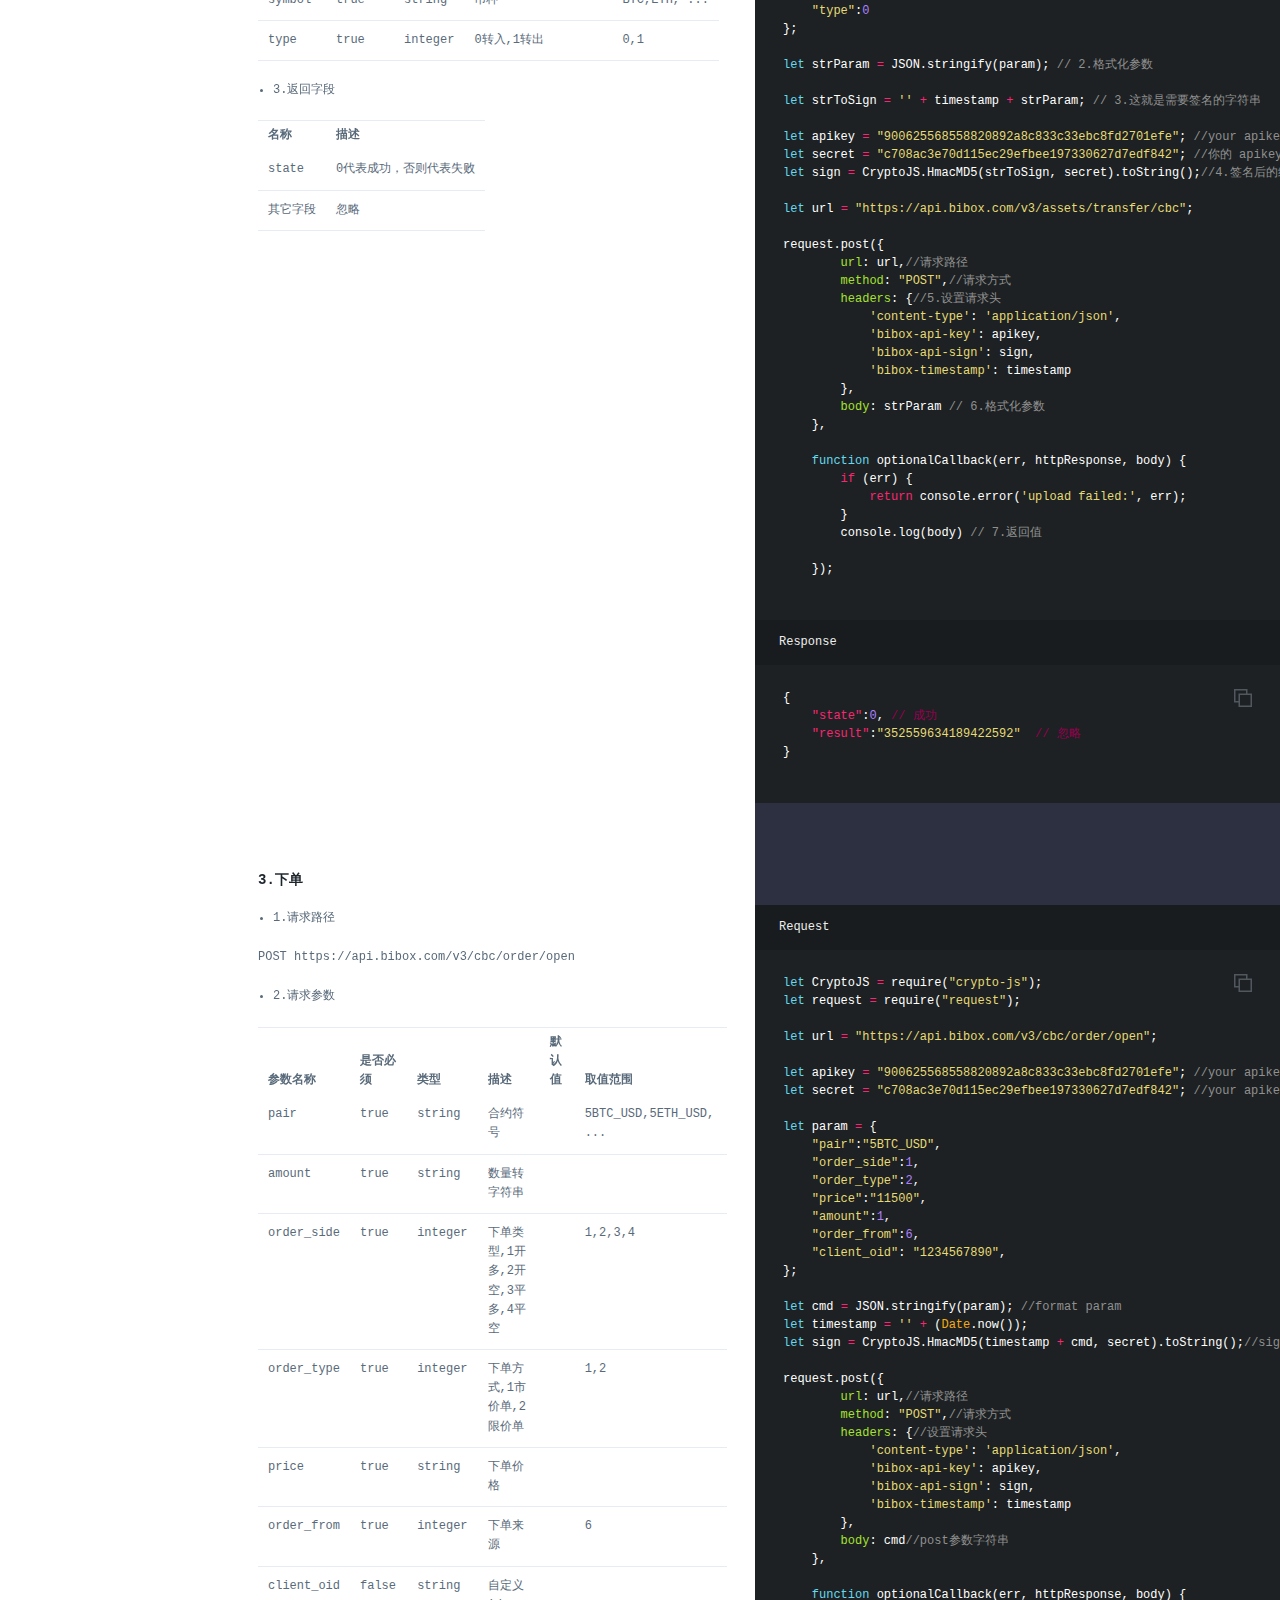
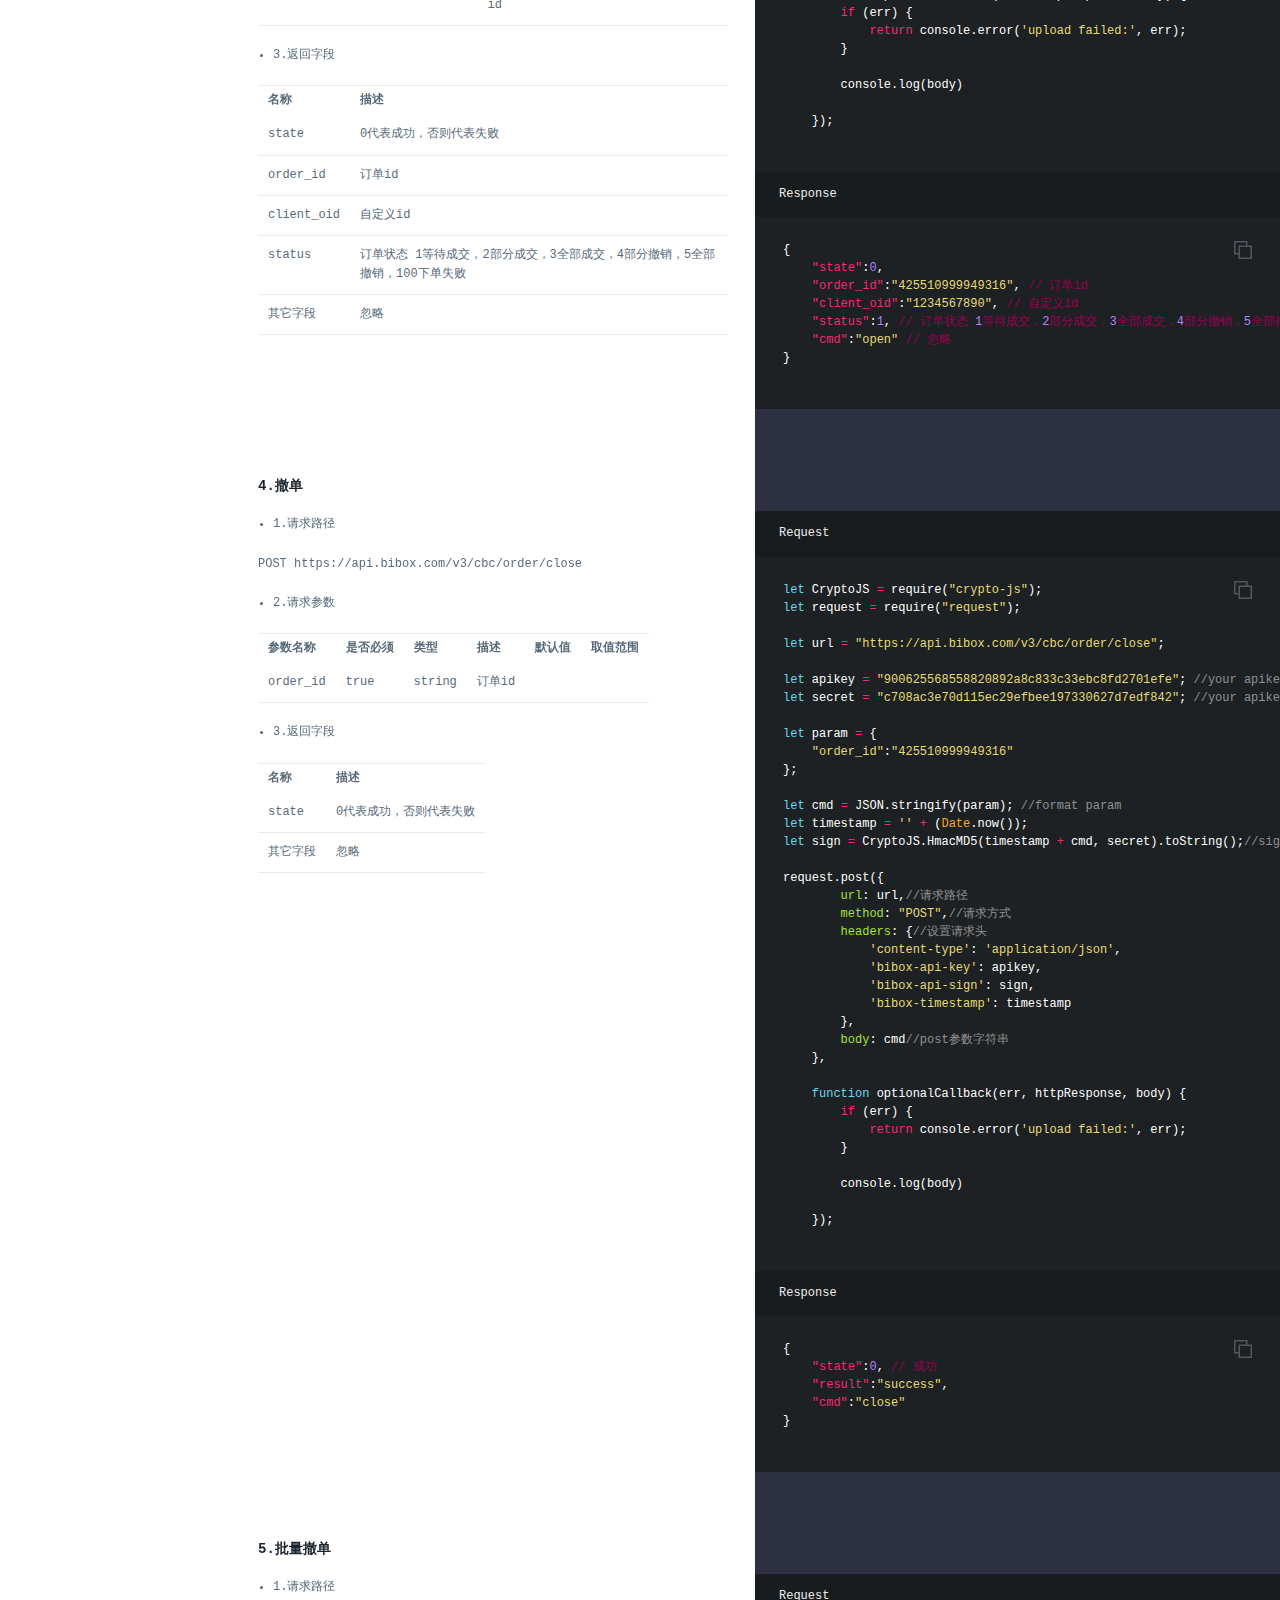
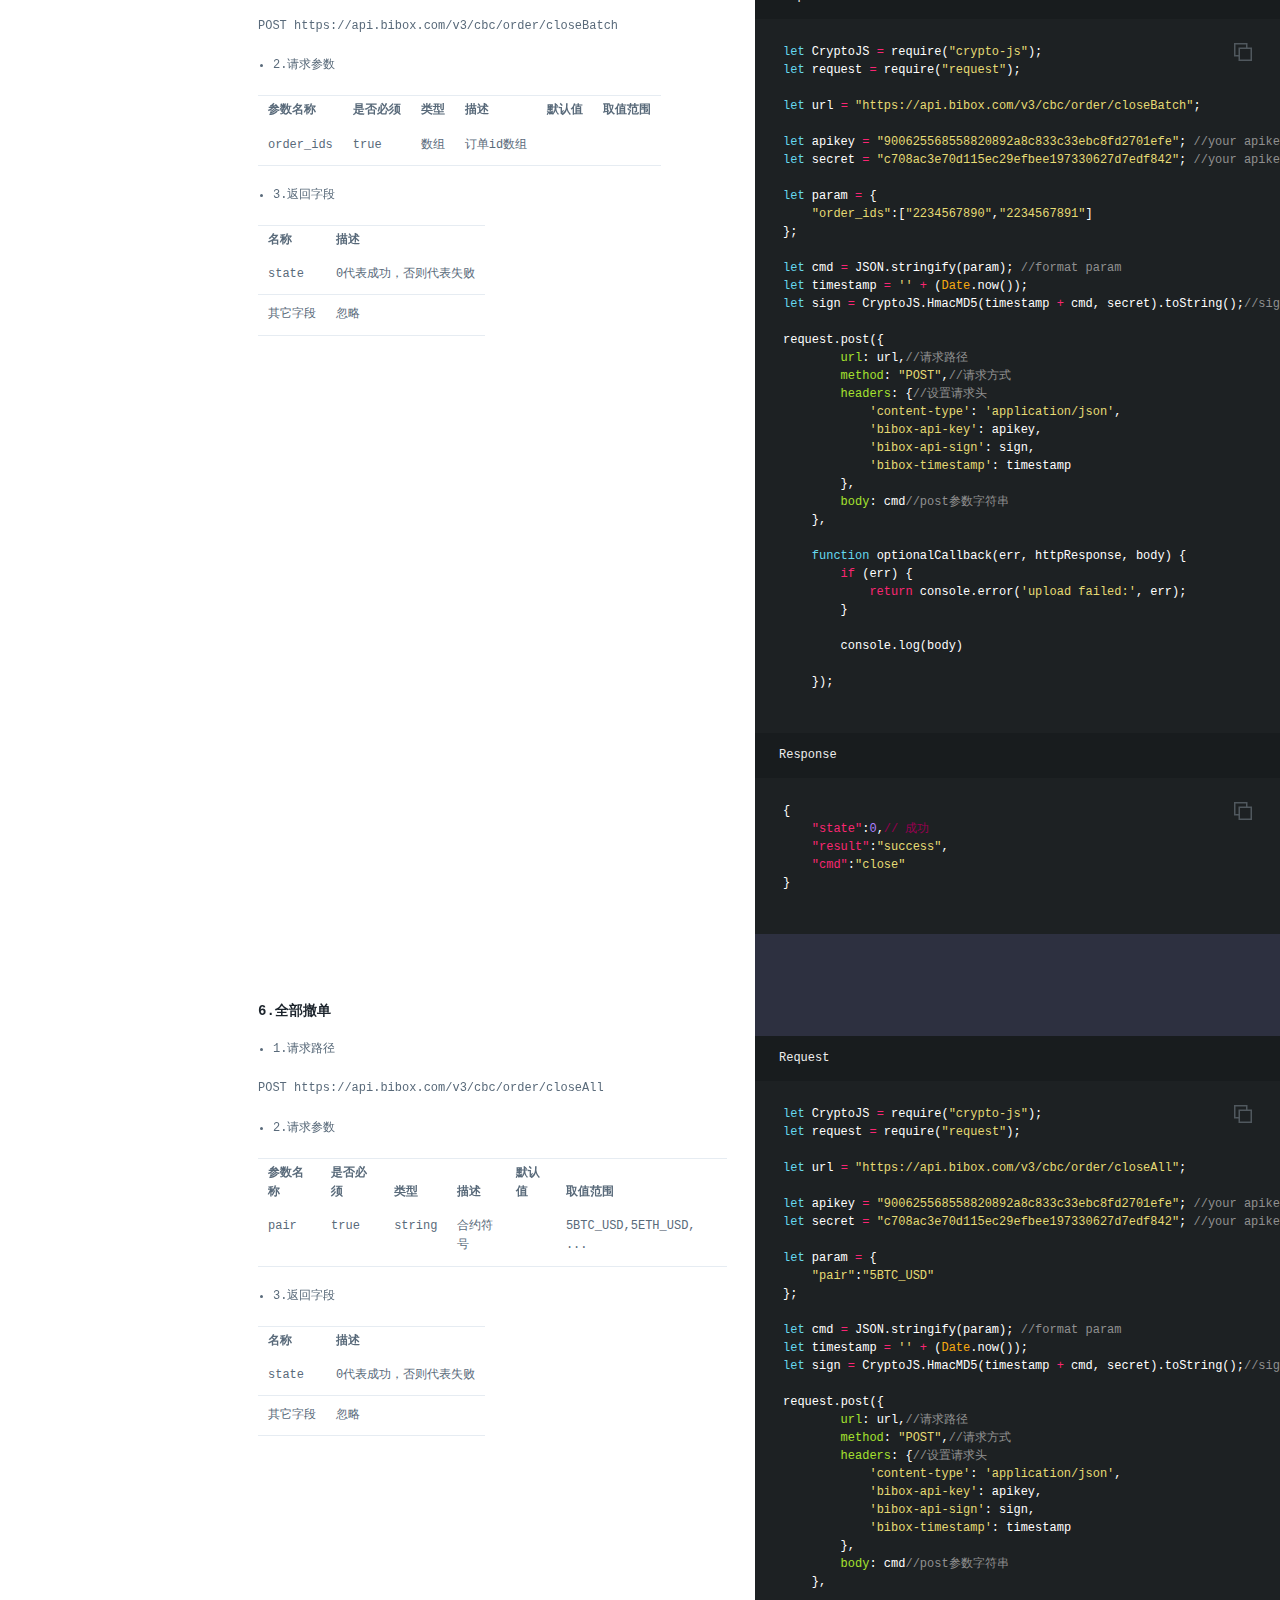
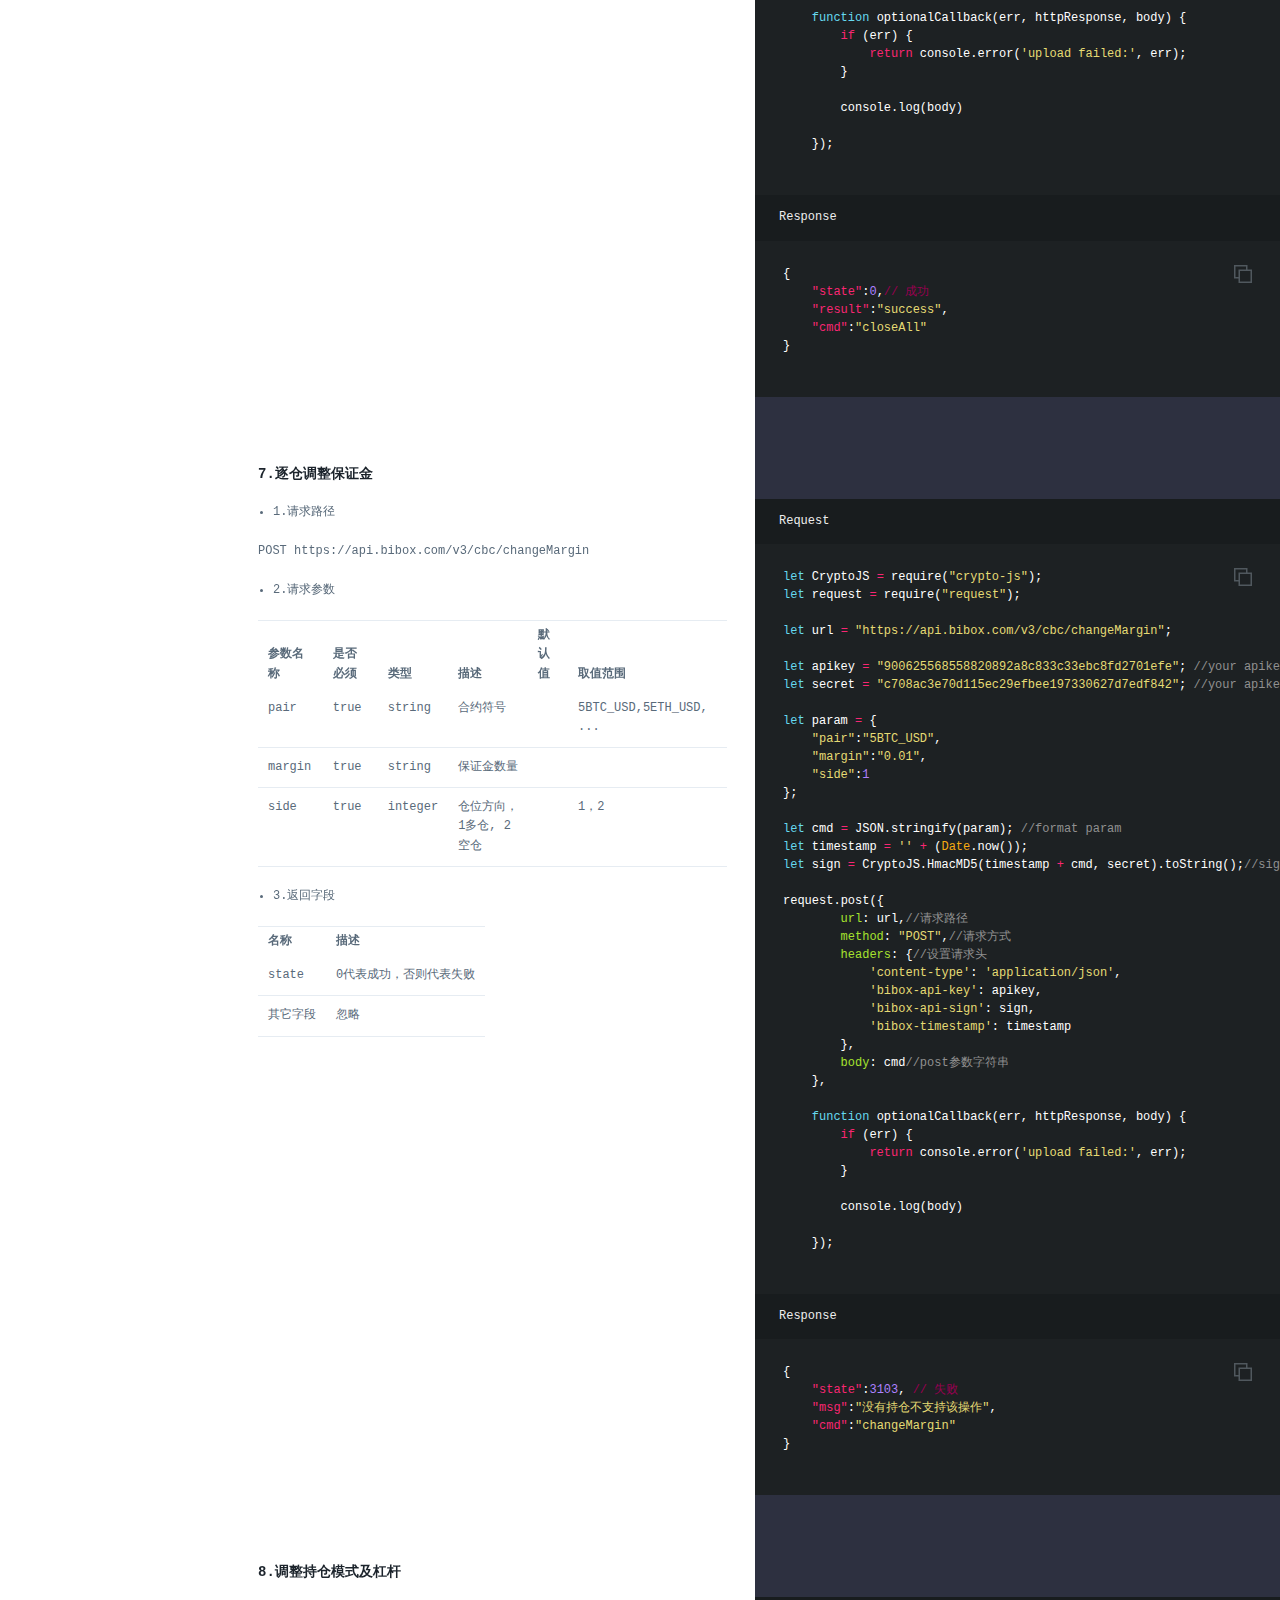
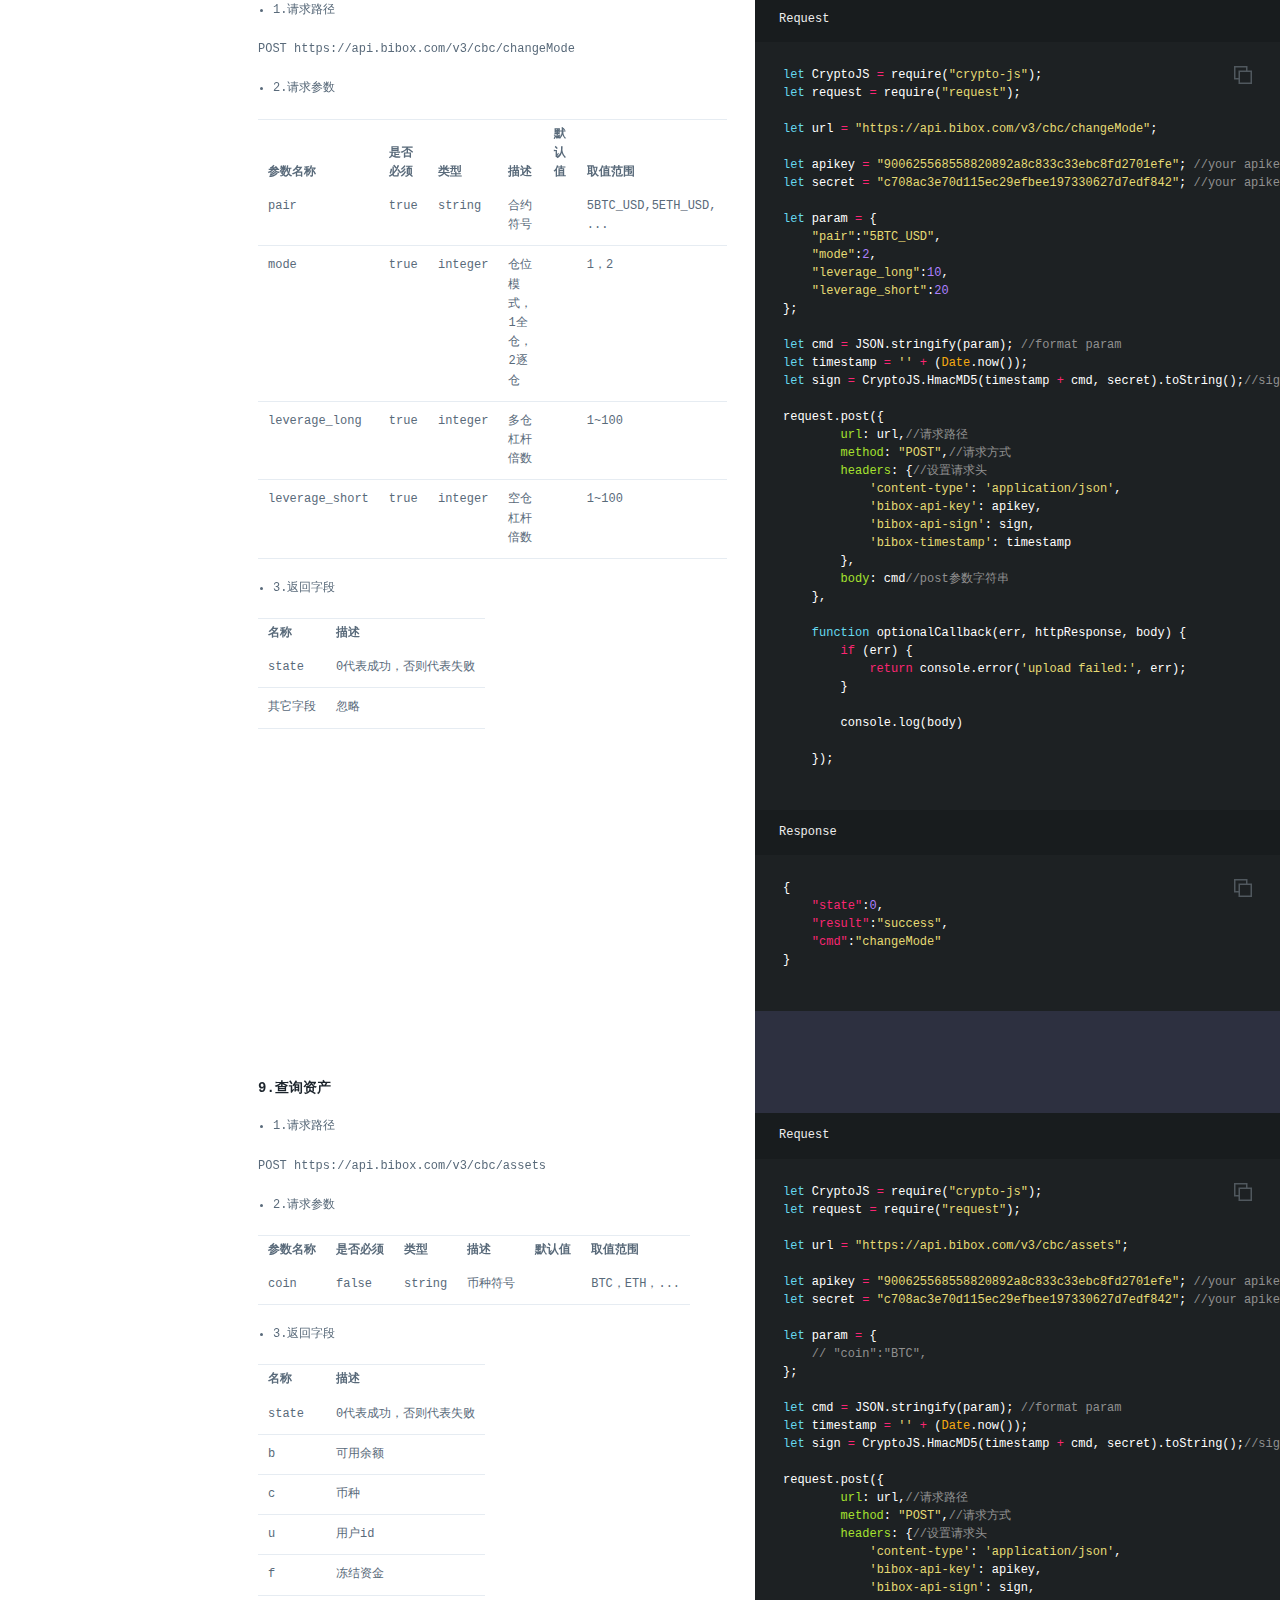
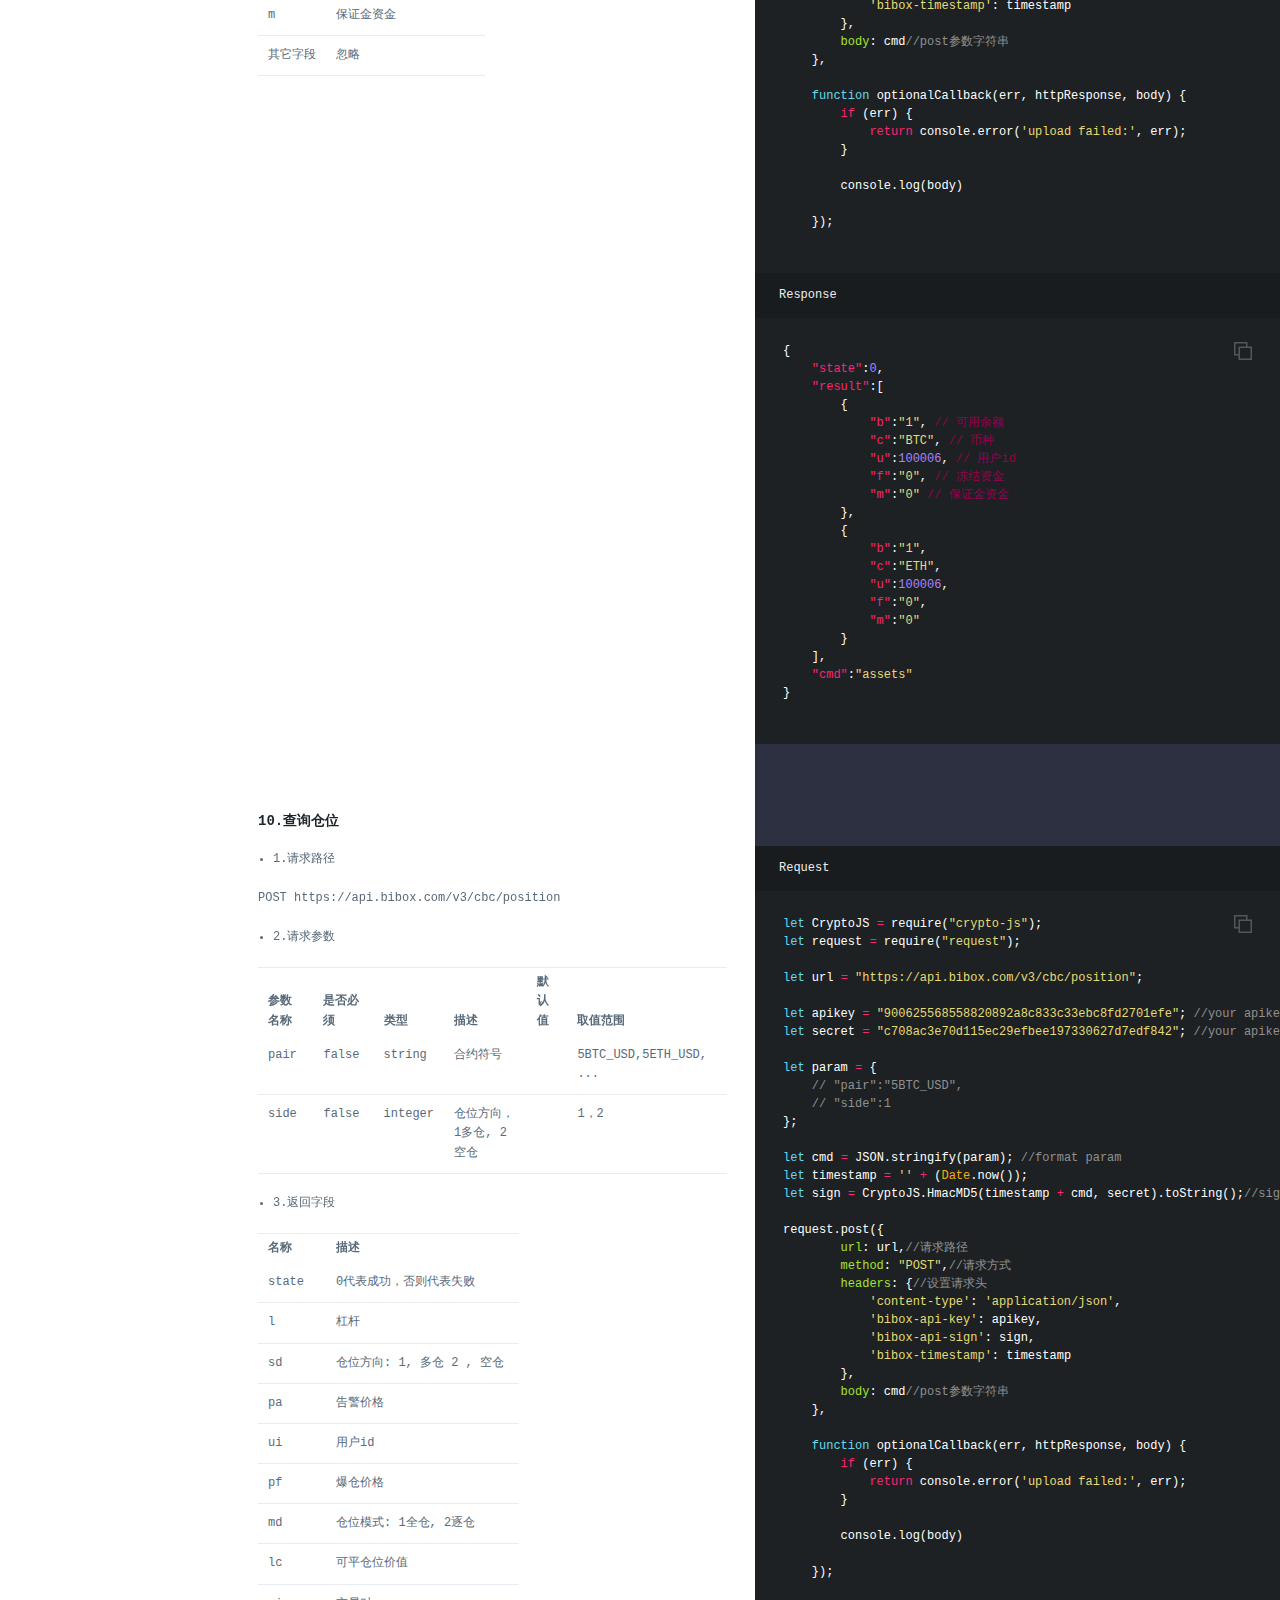
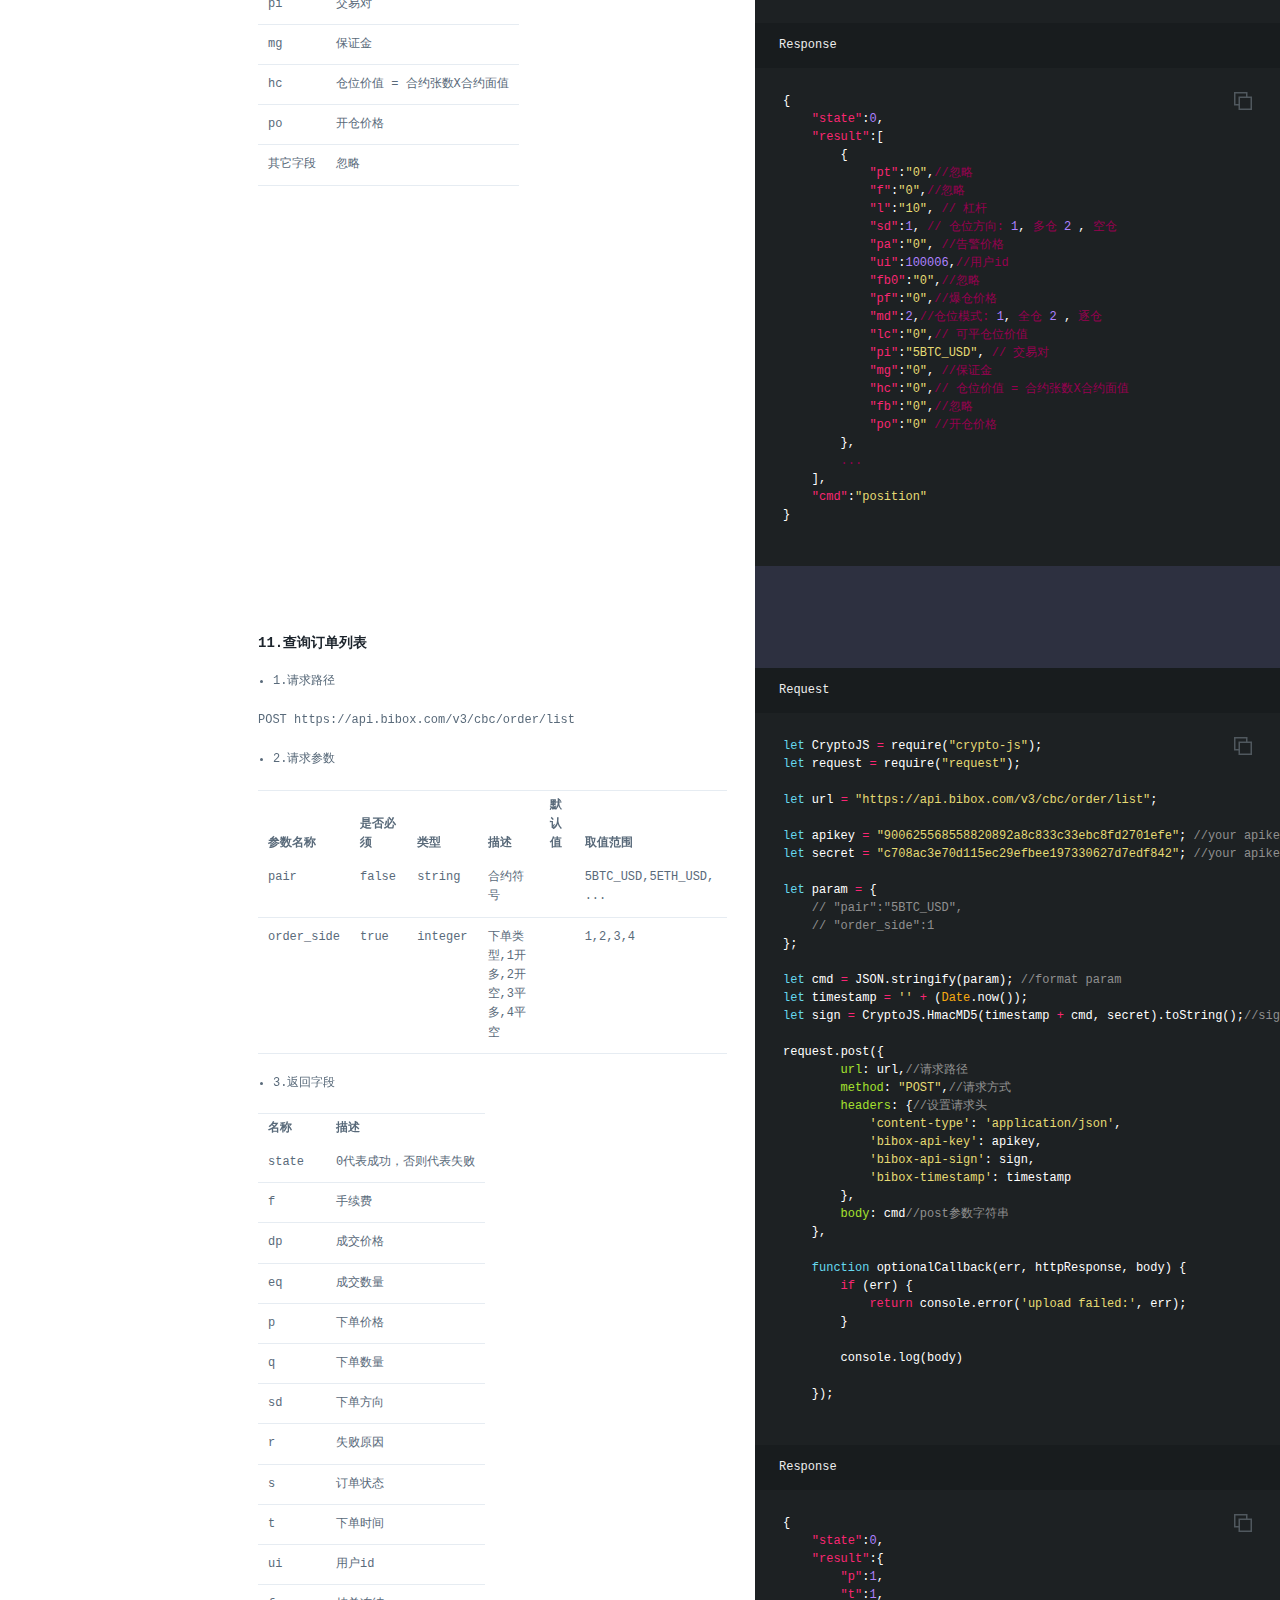
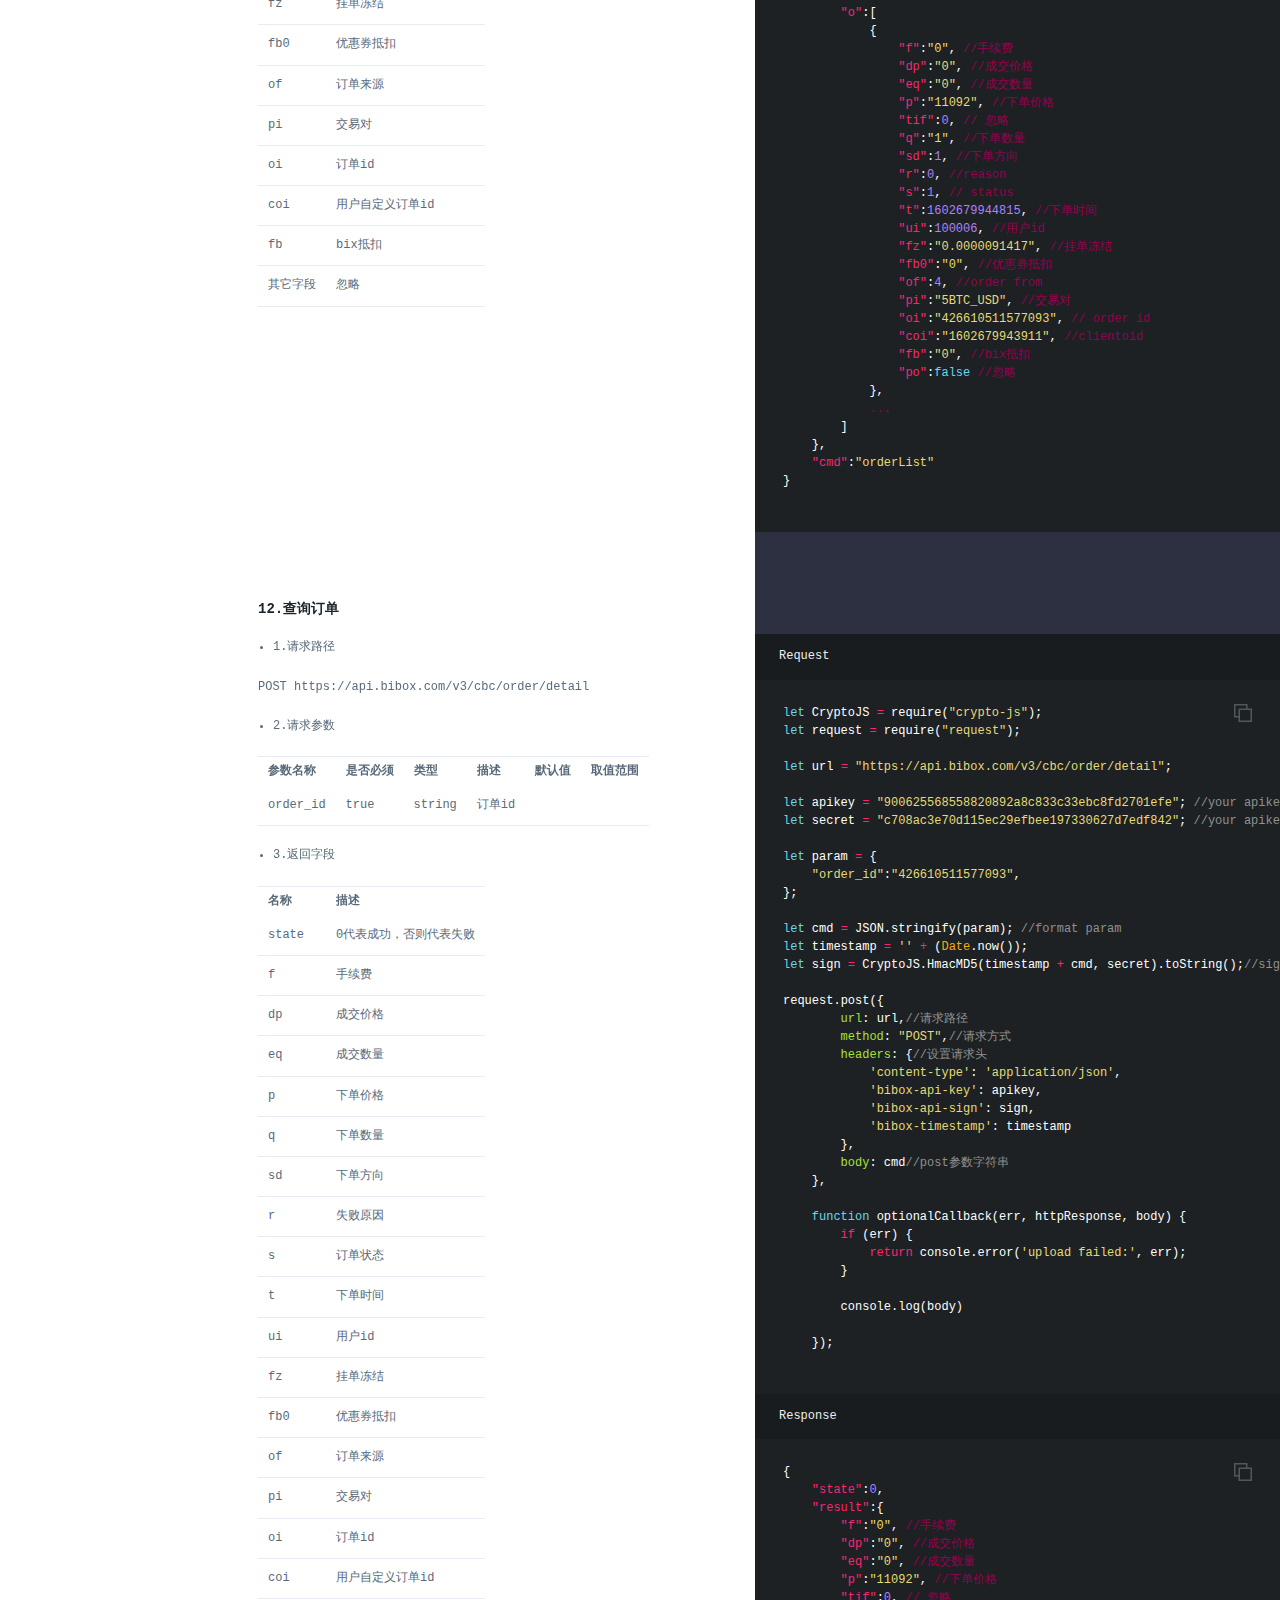
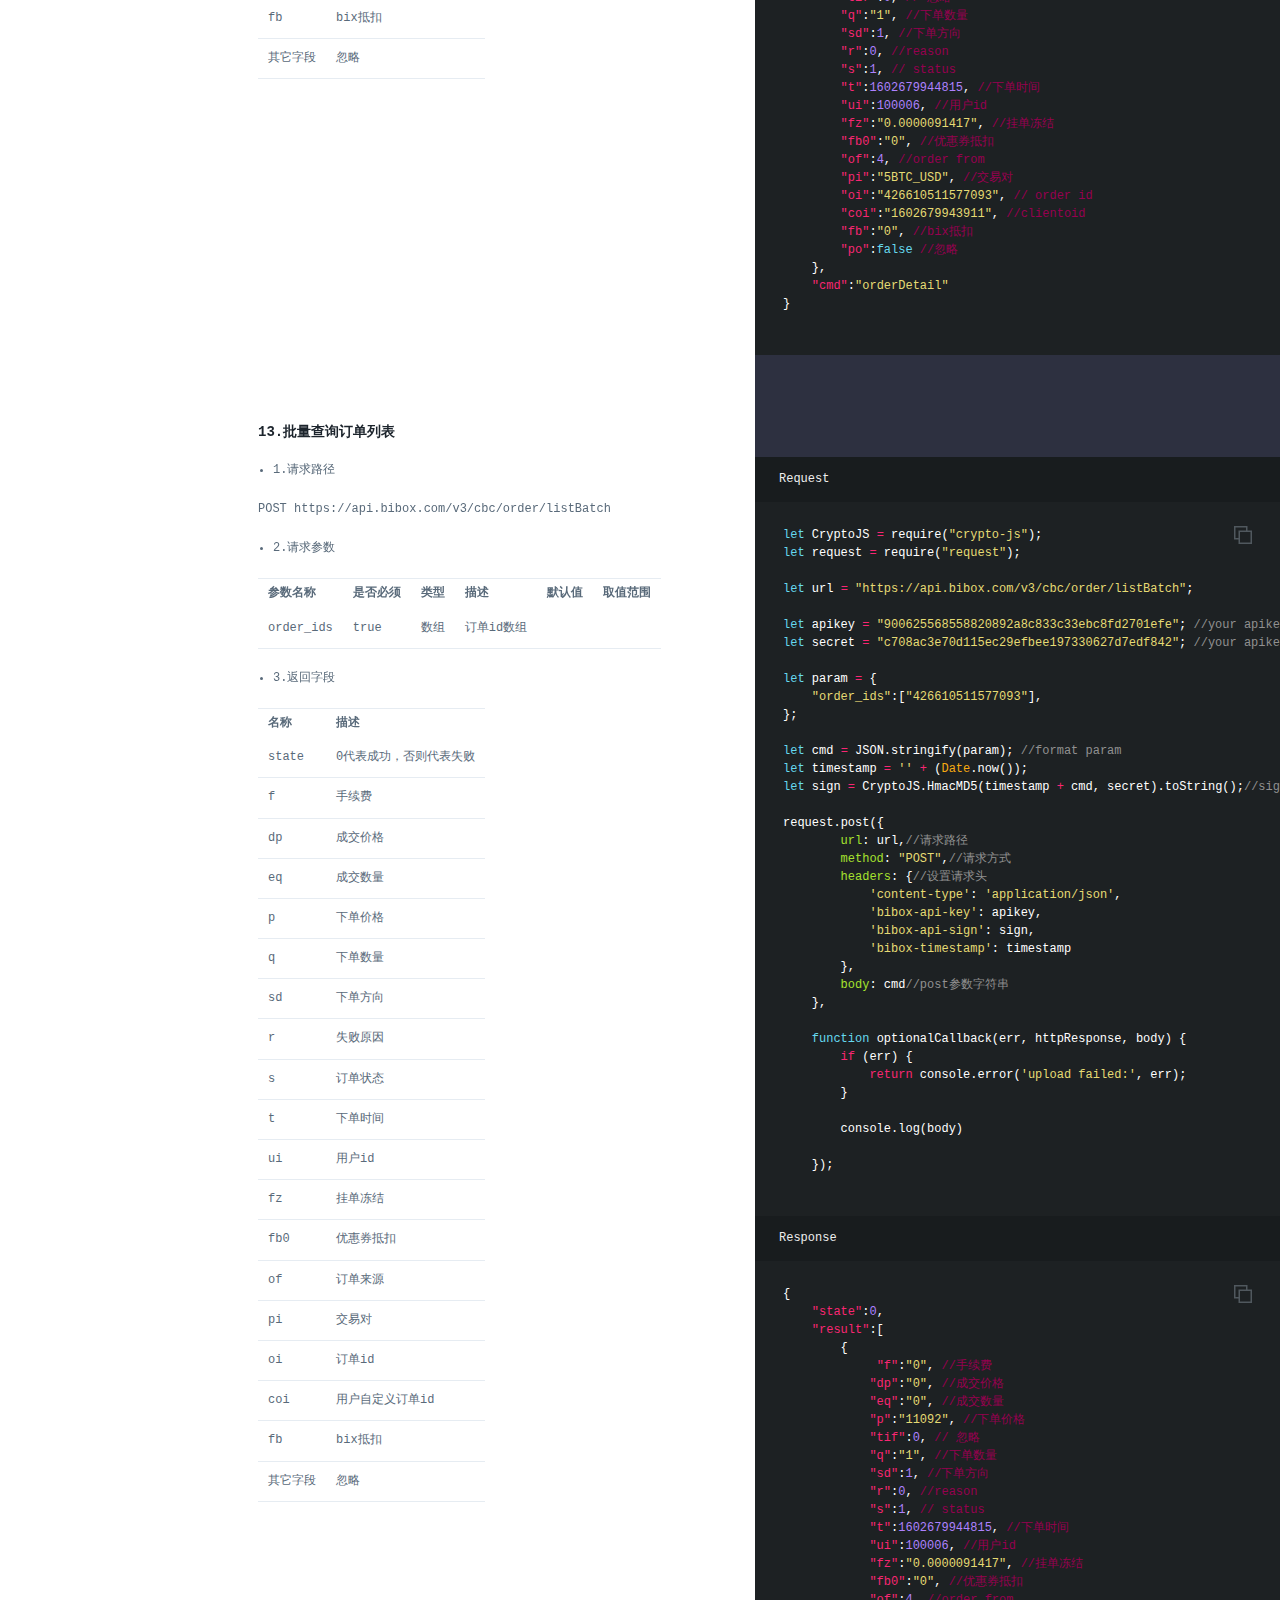
==== commit b94aaad9: "no message" ====
--- a/bc/zh/index.html
+++ b/bc/zh/index.html
@@ -308,7 +308,7 @@
             <a href="/v3/bc/zh/" id="btn_contract_coin">币本位永续合约</a>
           </span>
           <span class="nav_cell nav_tab">
-            <a href="https://biboxcom.github.io/zh-hans/" id="btn_v1">Use V1 Api?</a>
+            <a href="https://biboxcom.github.io/zh-hans/" id="btn_v1">使用v1版本API</a>
           </span>
         </div>
       </div>
@@ -326,6 +326,9 @@
           <li>
             <a href="#8febbbfcbc" class="toc-h1 toc-link" data-title="币本位合约">币本位合约</a>
               <ul class="toc-list-h2">
+                  <li>
+                    <a href="#sdk" class="toc-h2 toc-link" data-title="SDK与代码示例">SDK与代码示例</a>
+                  </li>
                   <li>
                     <a href="#1" class="toc-h2 toc-link" data-title="1.签名接口请求方式">1.签名接口请求方式</a>
                   </li>
@@ -384,6 +387,12 @@
                     <a href="#19" class="toc-h2 toc-link" data-title="19.查询订单">19.查询订单</a>
                   </li>
                   <li>
+                    <a href="#19-1" class="toc-h2 toc-link" data-title="19.1.查询划转记录">19.1.查询划转记录</a>
+                  </li>
+                  <li>
+                    <a href="#19-2" class="toc-h2 toc-link" data-title="19.2.查询资产估值">19.2.查询资产估值</a>
+                  </li>
+                  <li>
                     <a href="#20" class="toc-h2 toc-link" data-title="20.查询资金费率">20.查询资金费率</a>
                   </li>
                   <li>
@@ -438,6 +447,11 @@
           </li>
           <li>
             <a href="#errors" class="toc-h1 toc-link" data-title="Errors">Errors</a>
+              <ul class="toc-list-h2">
+                  <li>
+                    <a href="#e08c1d4f9a" class="toc-h2 toc-link" data-title="错误码">错误码</a>
+                  </li>
+              </ul>
           </li>
       </ul>
         <ul class="toc-footer">
@@ -447,8 +461,23 @@
     <div class="page-wrapper">
       <div class="dark-box"></div>
       <div class="content">
-        <h1 id='8febbbfcbc'>币本位合约</h1>
-<p>这是币本位合约api文档。</p>
+        <h1 id='8febbbfcbc'>币本位合约</h1><h2 id='sdk'>SDK与代码示例</h2>
+<p>Bibox为开发人员提供了多种语言版本的合约SDK。
+这些SDK基于Bibox合约API开发，并自动完成以下功能：</p>
+
+<ul>
+<li>数据签名</li>
+<li>数据合成，例如：自动根据增量数据合成完整的深度</li>
+</ul>
+
+<p>因此，使用SDK开发访问Bibox的程序比使用API更便捷，开发周期更短。</p>
+
+<p>如果需要下载或者阅读更多信息，请点击以下链接:</p>
+
+<ul>
+<li><a href="https://github.com/Biboxcom/futures_java">Java</a></li>
+<li><a href="https://github.com/Biboxcom/futures_nodejs">Node</a></li>
+</ul>
 <h2 id='1'>1.签名接口请求方式</h2>
 <blockquote>
 <p>完整例子</p>
@@ -3370,6 +3399,305 @@
 <td>忽略</td>
 </tr>
 </tbody></table>
+<h2 id='19-1'>19.1.查询划转记录</h2>
+<blockquote>
+<p>Request</p>
+</blockquote>
+<div class="highlight"><pre class="highlight javascript tab-javascript"><code><span class="kd">let</span> <span class="nx">CryptoJS</span> <span class="o">=</span> <span class="nx">require</span><span class="p">(</span><span class="dl">"</span><span class="s2">crypto-js</span><span class="dl">"</span><span class="p">);</span>
+<span class="kd">let</span> <span class="nx">request</span> <span class="o">=</span> <span class="nx">require</span><span class="p">(</span><span class="dl">"</span><span class="s2">request</span><span class="dl">"</span><span class="p">);</span>
+
+<span class="kd">let</span> <span class="nx">url</span> <span class="o">=</span> <span class="dl">"</span><span class="s2">https://api.bibox.com/v3.1/cquery/base_coin/transferLog</span><span class="dl">"</span><span class="p">;</span>
+
+<span class="kd">let</span> <span class="nx">apikey</span> <span class="o">=</span> <span class="dl">"</span><span class="s2">900625568558820892a8c833c33ebc8fd2701efe</span><span class="dl">"</span><span class="p">;</span> <span class="c1">//your apikey</span>
+<span class="kd">let</span> <span class="nx">secret</span> <span class="o">=</span> <span class="dl">"</span><span class="s2">c708ac3e70d115ec29efbee197330627d7edf842</span><span class="dl">"</span><span class="p">;</span> <span class="c1">//your apikey secret</span>
+
+<span class="kd">let</span> <span class="nx">param</span> <span class="o">=</span> <span class="p">{</span>
+    <span class="na">coin_symbol</span><span class="p">:</span> <span class="dl">'</span><span class="s1">BTC</span><span class="dl">'</span><span class="p">,</span> 
+    <span class="na">from</span><span class="p">:</span> <span class="nb">Date</span><span class="p">.</span><span class="nx">now</span><span class="p">()</span> <span class="o">-</span> <span class="mi">1000</span> <span class="o">*</span> <span class="mi">60</span> <span class="o">*</span> <span class="mi">60</span> <span class="o">*</span> <span class="mi">24</span><span class="p">,</span>
+    <span class="na">to</span><span class="p">:</span> <span class="nb">Date</span><span class="p">.</span><span class="nx">now</span><span class="p">()</span> <span class="o">-</span> <span class="mi">1000</span> <span class="o">*</span> <span class="mi">60</span> <span class="o">*</span> <span class="mi">60</span> <span class="o">*</span> <span class="mi">24</span><span class="p">,</span> 
+    <span class="na">page</span><span class="p">:</span> <span class="mi">1</span><span class="p">,</span> 
+    <span class="na">size</span><span class="p">:</span> <span class="mi">10</span><span class="p">,</span>
+<span class="p">};</span>
+
+<span class="kd">let</span> <span class="nx">cmd</span> <span class="o">=</span> <span class="nx">JSON</span><span class="p">.</span><span class="nx">stringify</span><span class="p">(</span><span class="nx">param</span><span class="p">);</span> <span class="c1">//format param</span>
+<span class="kd">let</span> <span class="nx">timestamp</span> <span class="o">=</span> <span class="dl">''</span> <span class="o">+</span> <span class="p">(</span><span class="nb">Date</span><span class="p">.</span><span class="nx">now</span><span class="p">());</span>
+<span class="kd">let</span> <span class="nx">sign</span> <span class="o">=</span> <span class="nx">CryptoJS</span><span class="p">.</span><span class="nx">HmacMD5</span><span class="p">(</span><span class="nx">timestamp</span> <span class="o">+</span> <span class="nx">cmd</span><span class="p">,</span> <span class="nx">secret</span><span class="p">).</span><span class="nx">toString</span><span class="p">();</span><span class="c1">//sign cmds</span>
+
+<span class="nx">request</span><span class="p">.</span><span class="nx">post</span><span class="p">({</span>
+        <span class="na">url</span><span class="p">:</span> <span class="nx">url</span><span class="p">,</span><span class="c1">//请求路径</span>
+        <span class="na">method</span><span class="p">:</span> <span class="dl">"</span><span class="s2">POST</span><span class="dl">"</span><span class="p">,</span><span class="c1">//请求方式</span>
+        <span class="na">headers</span><span class="p">:</span> <span class="p">{</span><span class="c1">//设置请求头</span>
+            <span class="dl">'</span><span class="s1">content-type</span><span class="dl">'</span><span class="p">:</span> <span class="dl">'</span><span class="s1">application/json</span><span class="dl">'</span><span class="p">,</span>
+            <span class="dl">'</span><span class="s1">bibox-api-key</span><span class="dl">'</span><span class="p">:</span> <span class="nx">apikey</span><span class="p">,</span>
+            <span class="dl">'</span><span class="s1">bibox-api-sign</span><span class="dl">'</span><span class="p">:</span> <span class="nx">sign</span><span class="p">,</span>
+            <span class="dl">'</span><span class="s1">bibox-timestamp</span><span class="dl">'</span><span class="p">:</span> <span class="nx">timestamp</span>
+        <span class="p">},</span>
+        <span class="na">body</span><span class="p">:</span> <span class="nx">cmd</span><span class="c1">//post参数字符串</span>
+    <span class="p">},</span>
+
+    <span class="kd">function</span> <span class="nx">optionalCallback</span><span class="p">(</span><span class="nx">err</span><span class="p">,</span> <span class="nx">httpResponse</span><span class="p">,</span> <span class="nx">body</span><span class="p">)</span> <span class="p">{</span>
+        <span class="k">if</span> <span class="p">(</span><span class="nx">err</span><span class="p">)</span> <span class="p">{</span>
+            <span class="k">return</span> <span class="nx">console</span><span class="p">.</span><span class="nx">error</span><span class="p">(</span><span class="dl">'</span><span class="s1">upload failed:</span><span class="dl">'</span><span class="p">,</span> <span class="nx">err</span><span class="p">);</span>
+        <span class="p">}</span>
+
+        <span class="nx">console</span><span class="p">.</span><span class="nx">log</span><span class="p">(</span><span class="nx">body</span><span class="p">)</span>
+
+    <span class="p">});</span>
+
+</code></pre></div>
+<ul>
+<li>1.请求路径</li>
+</ul>
+
+<p>POST https://api.bibox.com/v3.1/cquery/base_coin/transferLog</p>
+
+<ul>
+<li>2.请求参数</li>
+</ul>
+
+<table><thead>
+<tr>
+<th>参数名称</th>
+<th>是否必须</th>
+<th>类型</th>
+<th>描述</th>
+<th>默认值</th>
+<th>取值范围</th>
+</tr>
+</thead><tbody>
+<tr>
+<td>coin_symbol</td>
+<td>false</td>
+<td>string</td>
+<td>币种符号</td>
+<td></td>
+<td>BTC,ETH, ...</td>
+</tr>
+<tr>
+<td>page</td>
+<td>true</td>
+<td>integer</td>
+<td>第几页</td>
+<td></td>
+<td>1,2, ...</td>
+</tr>
+<tr>
+<td>size</td>
+<td>true</td>
+<td>integer</td>
+<td>条数</td>
+<td></td>
+<td>10,20, ...</td>
+</tr>
+<tr>
+<td>from</td>
+<td>false</td>
+<td>integer</td>
+<td>起始时间</td>
+<td></td>
+<td></td>
+</tr>
+<tr>
+<td>to</td>
+<td>false</td>
+<td>integer</td>
+<td>结束时间</td>
+<td></td>
+<td></td>
+</tr>
+</tbody></table>
+
+<blockquote>
+<p>Response</p>
+</blockquote>
+<div class="highlight"><pre class="highlight json tab-json"><code><span class="p">{</span><span class="w">
+    </span><span class="nl">"result"</span><span class="p">:{</span><span class="w">
+        </span><span class="nl">"count"</span><span class="p">:</span><span class="mi">5</span><span class="p">,</span><span class="w">
+        </span><span class="nl">"page"</span><span class="p">:</span><span class="mi">1</span><span class="p">,</span><span class="w">
+        </span><span class="nl">"items"</span><span class="p">:[</span><span class="w">
+            </span><span class="p">{</span><span class="w">
+                </span><span class="nl">"id"</span><span class="p">:</span><span class="s2">"1125899906862835742"</span><span class="p">,</span><span class="w">
+                </span><span class="nl">"user_id"</span><span class="p">:</span><span class="mi">100006</span><span class="p">,</span><span class="w">
+                </span><span class="nl">"coin_symbol"</span><span class="p">:</span><span class="s2">"BTC"</span><span class="p">,</span><span class="w">
+                </span><span class="nl">"pair"</span><span class="p">:</span><span class="s2">""</span><span class="p">,</span><span class="w">
+                </span><span class="nl">"change_amount"</span><span class="p">:</span><span class="s2">"0.0010000000"</span><span class="p">,</span><span class="w">
+                </span><span class="nl">"change_result"</span><span class="p">:</span><span class="s2">"2.0230606258"</span><span class="p">,</span><span class="w">
+                </span><span class="nl">"bill_type"</span><span class="p">:</span><span class="mi">1</span><span class="p">,</span><span class="w">
+                </span><span class="nl">"comment"</span><span class="p">:</span><span class="s2">"划转"</span><span class="p">,</span><span class="w">
+                </span><span class="nl">"createdAt"</span><span class="p">:</span><span class="s2">"2020-11-26T03:59:09.000Z"</span><span class="p">,</span><span class="w">
+                </span><span class="nl">"updatedAt"</span><span class="p">:</span><span class="s2">"2020-11-26T03:59:09.000Z"</span><span class="w">
+            </span><span class="p">},</span><span class="w">
+            </span><span class="err">...</span><span class="w">
+        </span><span class="p">]</span><span class="w">
+    </span><span class="p">},</span><span class="w">
+    </span><span class="nl">"state"</span><span class="p">:</span><span class="mi">0</span><span class="w">
+</span><span class="p">}</span><span class="w">
+
+</span></code></pre></div>
+<ul>
+<li>3.返回字段</li>
+</ul>
+
+<table><thead>
+<tr>
+<th>名称</th>
+<th>描述</th>
+</tr>
+</thead><tbody>
+<tr>
+<td>state</td>
+<td>0代表成功，否则代表失败</td>
+</tr>
+<tr>
+<td>id</td>
+<td>账单id</td>
+</tr>
+<tr>
+<td>user_id</td>
+<td>用户id</td>
+</tr>
+<tr>
+<td>coin_symbol</td>
+<td>币种</td>
+</tr>
+<tr>
+<td>pair</td>
+<td>交易对</td>
+</tr>
+<tr>
+<td>change_amount</td>
+<td>划转数量</td>
+</tr>
+<tr>
+<td>createdAt</td>
+<td>时间</td>
+</tr>
+<tr>
+<td>其它字段</td>
+<td>忽略</td>
+</tr>
+</tbody></table>
+<h2 id='19-2'>19.2.查询资产估值</h2>
+<blockquote>
+<p>Request</p>
+</blockquote>
+<div class="highlight"><pre class="highlight javascript tab-javascript"><code><span class="kd">let</span> <span class="nx">CryptoJS</span> <span class="o">=</span> <span class="nx">require</span><span class="p">(</span><span class="dl">"</span><span class="s2">crypto-js</span><span class="dl">"</span><span class="p">);</span>
+<span class="kd">let</span> <span class="nx">request</span> <span class="o">=</span> <span class="nx">require</span><span class="p">(</span><span class="dl">"</span><span class="s2">request</span><span class="dl">"</span><span class="p">);</span>
+
+<span class="kd">let</span> <span class="nx">url</span> <span class="o">=</span> <span class="dl">"</span><span class="s2">https://api.bibox.com/v3.1/cquery/base_coin/bassets</span><span class="dl">"</span><span class="p">;</span>
+
+<span class="kd">let</span> <span class="nx">apikey</span> <span class="o">=</span> <span class="dl">"</span><span class="s2">900625568558820892a8c833c33ebc8fd2701efe</span><span class="dl">"</span><span class="p">;</span> <span class="c1">//your apikey</span>
+<span class="kd">let</span> <span class="nx">secret</span> <span class="o">=</span> <span class="dl">"</span><span class="s2">c708ac3e70d115ec29efbee197330627d7edf842</span><span class="dl">"</span><span class="p">;</span> <span class="c1">//your apikey secret</span>
+
+<span class="kd">let</span> <span class="nx">param</span> <span class="o">=</span> <span class="p">{</span>
+
+<span class="p">};</span>
+
+<span class="kd">let</span> <span class="nx">cmd</span> <span class="o">=</span> <span class="nx">JSON</span><span class="p">.</span><span class="nx">stringify</span><span class="p">(</span><span class="nx">param</span><span class="p">);</span> <span class="c1">//format param</span>
+<span class="kd">let</span> <span class="nx">timestamp</span> <span class="o">=</span> <span class="dl">''</span> <span class="o">+</span> <span class="p">(</span><span class="nb">Date</span><span class="p">.</span><span class="nx">now</span><span class="p">());</span>
+<span class="kd">let</span> <span class="nx">sign</span> <span class="o">=</span> <span class="nx">CryptoJS</span><span class="p">.</span><span class="nx">HmacMD5</span><span class="p">(</span><span class="nx">timestamp</span> <span class="o">+</span> <span class="nx">cmd</span><span class="p">,</span> <span class="nx">secret</span><span class="p">).</span><span class="nx">toString</span><span class="p">();</span><span class="c1">//sign cmds</span>
+
+<span class="nx">request</span><span class="p">.</span><span class="nx">post</span><span class="p">({</span>
+        <span class="na">url</span><span class="p">:</span> <span class="nx">url</span><span class="p">,</span><span class="c1">//请求路径</span>
+        <span class="na">method</span><span class="p">:</span> <span class="dl">"</span><span class="s2">POST</span><span class="dl">"</span><span class="p">,</span><span class="c1">//请求方式</span>
+        <span class="na">headers</span><span class="p">:</span> <span class="p">{</span><span class="c1">//设置请求头</span>
+            <span class="dl">'</span><span class="s1">content-type</span><span class="dl">'</span><span class="p">:</span> <span class="dl">'</span><span class="s1">application/json</span><span class="dl">'</span><span class="p">,</span>
+            <span class="dl">'</span><span class="s1">bibox-api-key</span><span class="dl">'</span><span class="p">:</span> <span class="nx">apikey</span><span class="p">,</span>
+            <span class="dl">'</span><span class="s1">bibox-api-sign</span><span class="dl">'</span><span class="p">:</span> <span class="nx">sign</span><span class="p">,</span>
+            <span class="dl">'</span><span class="s1">bibox-timestamp</span><span class="dl">'</span><span class="p">:</span> <span class="nx">timestamp</span>
+        <span class="p">},</span>
+        <span class="na">body</span><span class="p">:</span> <span class="nx">cmd</span><span class="c1">//post参数字符串</span>
+    <span class="p">},</span>
+
+    <span class="kd">function</span> <span class="nx">optionalCallback</span><span class="p">(</span><span class="nx">err</span><span class="p">,</span> <span class="nx">httpResponse</span><span class="p">,</span> <span class="nx">body</span><span class="p">)</span> <span class="p">{</span>
+        <span class="k">if</span> <span class="p">(</span><span class="nx">err</span><span class="p">)</span> <span class="p">{</span>
+            <span class="k">return</span> <span class="nx">console</span><span class="p">.</span><span class="nx">error</span><span class="p">(</span><span class="dl">'</span><span class="s1">upload failed:</span><span class="dl">'</span><span class="p">,</span> <span class="nx">err</span><span class="p">);</span>
+        <span class="p">}</span>
+
+        <span class="nx">console</span><span class="p">.</span><span class="nx">log</span><span class="p">(</span><span class="nx">body</span><span class="p">)</span>
+
+    <span class="p">});</span>
+
+</code></pre></div>
+<ul>
+<li>1.请求路径</li>
+</ul>
+
+<p>POST https://api.bibox.com/v3.1/cquery/base_coin/bassets</p>
+
+<blockquote>
+<p>Response</p>
+</blockquote>
+<div class="highlight"><pre class="highlight json tab-json"><code><span class="p">{</span><span class="w">
+    </span><span class="nl">"result"</span><span class="p">:{</span><span class="w">
+        </span><span class="nl">"coinAssets"</span><span class="p">:[</span><span class="w">
+            </span><span class="p">{</span><span class="w">
+                </span><span class="nl">"coin_symbol"</span><span class="p">:</span><span class="s2">"BTC"</span><span class="p">,</span><span class="w">
+                </span><span class="nl">"balance"</span><span class="p">:</span><span class="s2">"2.0230867132"</span><span class="p">,</span><span class="w">
+                </span><span class="nl">"freeze"</span><span class="p">:</span><span class="s2">"0.0000685393"</span><span class="p">,</span><span class="w">
+                </span><span class="nl">"profit"</span><span class="p">:</span><span class="s2">"-0.0000004735"</span><span class="p">,</span><span class="w">
+                </span><span class="nl">"unprofit"</span><span class="p">:</span><span class="s2">"-0.0008529014"</span><span class="p">,</span><span class="w">
+                </span><span class="nl">"can_transfer"</span><span class="p">:</span><span class="s2">"2.0222338118"</span><span class="p">,</span><span class="w">
+                </span><span class="nl">"total_balance"</span><span class="p">:</span><span class="s2">"2.0223023511"</span><span class="p">,</span><span class="w">
+                </span><span class="nl">"total_balance_usd"</span><span class="p">:</span><span class="s2">"20223.0235110000"</span><span class="p">,</span><span class="w">
+                </span><span class="nl">"total_balance_cny"</span><span class="p">:</span><span class="s2">"131550.6837466242"</span><span class="p">,</span><span class="w">
+                </span><span class="nl">"total_balance_btc"</span><span class="p">:</span><span class="s2">"2.0223023511"</span><span class="p">,</span><span class="w">
+                </span><span class="nl">"order_freeze"</span><span class="p">:</span><span class="s2">"0.0000035218"</span><span class="p">,</span><span class="w">
+                </span><span class="nl">"margin"</span><span class="p">:</span><span class="s2">"0.0000650175"</span><span class="w">
+            </span><span class="p">},</span><span class="w">
+            </span><span class="err">...</span><span class="w">
+        </span><span class="p">],</span><span class="w">
+        </span><span class="nl">"total_balance_btc"</span><span class="p">:</span><span class="s2">"11897.1202764313"</span><span class="p">,</span><span class="w">
+        </span><span class="nl">"total_balance_cny"</span><span class="p">:</span><span class="s2">"773907178.6813000767"</span><span class="p">,</span><span class="w">
+        </span><span class="nl">"total_balance_usd"</span><span class="p">:</span><span class="s2">"118971202.7643127656"</span><span class="w">
+    </span><span class="p">},</span><span class="w">
+    </span><span class="nl">"state"</span><span class="p">:</span><span class="mi">0</span><span class="w">
+</span><span class="p">}</span><span class="w">
+
+</span></code></pre></div>
+<ul>
+<li>2.返回字段</li>
+</ul>
+
+<table><thead>
+<tr>
+<th>名称</th>
+<th>描述</th>
+</tr>
+</thead><tbody>
+<tr>
+<td>state</td>
+<td>0代表成功，否则代表失败</td>
+</tr>
+<tr>
+<td>coin_symbol</td>
+<td>币种</td>
+</tr>
+<tr>
+<td>balance</td>
+<td>可用余额</td>
+</tr>
+<tr>
+<td>order_freeze</td>
+<td>挂单冻结</td>
+</tr>
+<tr>
+<td>margin</td>
+<td>保证金冻结</td>
+</tr>
+<tr>
+<td>unprofit</td>
+<td>未实现盈亏</td>
+</tr>
+<tr>
+<td>total_balance</td>
+<td>账户权益</td>
+</tr>
+<tr>
+<td>其它字段</td>
+<td>忽略</td>
+</tr>
+</tbody></table>
 <h2 id='20'>20.查询资金费率</h2>
 <ul>
 <li>1.请求路径</li>
@@ -5724,328 +6052,183 @@
 <td>忽略</td>
 </tr>
 </tbody></table>
-<h1 id='errors'>Errors</h1>
-<table><thead>
-<tr>
-<th>Error Code</th>
-<th>Meaning</th>
-</tr>
-</thead><tbody>
+<h1 id='errors'>Errors</h1><h2 id='e08c1d4f9a'>错误码</h2>
+<table><thead>
+<tr>
+<th>Code</th>
+<th>描述</th>
+<th>Msg</th>
+</tr>
+</thead><tbody>
+<tr>
+<td>2003</td>
+<td>Cookie 失效</td>
+<td>Cookie expired</td>
+</tr>
+<tr>
+<td>2033</td>
+<td>操作失败！订单已完成或已撤销</td>
+<td>Operation failed! Order completed or canceled</td>
+</tr>
+<tr>
+<td>2034</td>
+<td>操作失败！请检查参数是否正确</td>
+<td>Operation failed! Please check parameter</td>
+</tr>
+<tr>
+<td>2040</td>
+<td>操作失败！没有该订单</td>
+<td>Operation failed! No record</td>
+</tr>
+<tr>
+<td>2064</td>
+<td>订单撤销中，不能再次撤销</td>
+<td>Canceling. Unable to cancel again</td>
+</tr>
+<tr>
+<td>2065</td>
+<td>委托价格设置过高，请重新设置价格</td>
+<td>Precatory price is exorbitant, please reset</td>
+</tr>
+<tr>
+<td>2066</td>
+<td>委托价格设置过低，请重新设置价格</td>
+<td>Precatory price is low , please reset</td>
+</tr>
+<tr>
+<td>2067</td>
+<td>暂不支持市价单</td>
+<td>Limit Order Only</td>
+</tr>
+<tr>
+<td>2068</td>
+<td>下单数量不能低于0.0001</td>
+<td>Min Amount:0.0001</td>
+</tr>
+<tr>
+<td>2069</td>
+<td>市价单无法撤销</td>
+<td>Market order can not be canceled</td>
+</tr>
+<tr>
+<td>2078</td>
+<td>下单价格非法</td>
+<td>unvalid order price</td>
+</tr>
+<tr>
+<td>2085</td>
+<td>币种最小下单数量限制</td>
+<td>the trade amount is low</td>
+</tr>
+<tr>
+<td>2086</td>
+<td>账户资产异常,限制下单</td>
+<td>Abnormal account assets, trade is forbiden</td>
+</tr>
+<tr>
+<td>2091</td>
+<td>请求过于频繁，请稍后再试</td>
+<td>request is too frequency, please try again later</td>
+</tr>
+<tr>
+<td>2092</td>
+<td>币种最小下单金额限制</td>
+<td>Minimum amount not met</td>
+</tr>
 <tr>
 <td>3000</td>
 <td>请求参数错误</td>
-</tr>
-<tr>
-<td>3001</td>
-<td>暂不支持该币种</td>
+<td>Requested parameter incorrect</td>
 </tr>
 <tr>
 <td>3002</td>
 <td>参数不能为空</td>
-</tr>
-<tr>
-<td>3003</td>
-<td>请输入Google验证码</td>
-</tr>
-<tr>
-<td>3004</td>
-<td>请输入短信验证码</td>
-</tr>
-<tr>
-<td>3005</td>
-<td>找不到该币种的父链</td>
-</tr>
-<tr>
-<td>3006</td>
-<td>没有配置该币种的服务器地址</td>
-</tr>
-<tr>
-<td>3007</td>
-<td>该币种不是erc20</td>
-</tr>
-<tr>
-<td>3008</td>
-<td>该币种没有合约地址</td>
+<td>Parameter cannot be null</td>
 </tr>
 <tr>
 <td>3009</td>
 <td>推送订阅channel不合法</td>
+<td>Illegal subscription channel</td>
 </tr>
 <tr>
 <td>3010</td>
 <td>websocket连接异常</td>
+<td>websocket connection error</td>
 </tr>
 <tr>
 <td>3011</td>
 <td>接口不支持apikey请求方式</td>
+<td>Illegal subscribe event</td>
 </tr>
 <tr>
 <td>3012</td>
 <td>apikey无效</td>
-</tr>
-<tr>
-<td>3013</td>
-<td>该币种不是omni代币</td>
-</tr>
-<tr>
-<td>3014</td>
-<td>该币种没有propertyid</td>
-</tr>
-<tr>
-<td>3015</td>
-<td>程序内部错误</td>
+<td>Interface does not support apikey request method</td>
 </tr>
 <tr>
 <td>3016</td>
 <td>交易对错误</td>
+<td>Invalid apikey</td>
 </tr>
 <tr>
 <td>3017</td>
 <td>推送订阅event不合法</td>
-</tr>
-<tr>
-<td>3018</td>
-<td>查询可提现额度失败</td>
-</tr>
-<tr>
-<td>3019</td>
-<td>该币种未开启融资融币</td>
-</tr>
-<tr>
-<td>3020</td>
-<td>放款深度不足</td>
-</tr>
-<tr>
-<td>3021</td>
-<td>没有放款信息</td>
-</tr>
-<tr>
-<td>3022</td>
-<td>没有借款信息</td>
-</tr>
-<tr>
-<td>3023</td>
-<td>更新数据库失败</td>
+<td>Trading pair error</td>
 </tr>
 <tr>
 <td>3024</td>
 <td>apikey权限不足</td>
+<td>apikey authorization insufficient</td>
 </tr>
 <tr>
 <td>3025</td>
 <td>apikey签名验证失败</td>
+<td>apikey signature verification failed</td>
 </tr>
 <tr>
 <td>3026</td>
 <td>apikey ip受限制</td>
+<td>apikey ip is restricted</td>
 </tr>
 <tr>
 <td>3027</td>
 <td>账户没有apikey</td>
+<td>No apikey in your account</td>
 </tr>
 <tr>
 <td>3028</td>
 <td>账户apikey数量超过了限制数量</td>
+<td>Account apikey has exceeded the limit amount</td>
 </tr>
 <tr>
 <td>3029</td>
 <td>apikey允许ip数量超过了限制数量</td>
-</tr>
-<tr>
-<td>3030</td>
-<td>该Google验证码已经被使用过</td>
-</tr>
-<tr>
-<td>3031</td>
-<td>旧Google验证码已经被使用过</td>
-</tr>
-<tr>
-<td>3032</td>
-<td>没有可还的放贷单</td>
+<td>apikey ip has exceeded the limit amount</td>
 </tr>
 <tr>
 <td>3033</td>
-<td>查询类请求只能有一个cmd</td>
+<td>查询类请求限制一个cmd</td>
+<td>query allow only one cmd</td>
 </tr>
 <tr>
 <td>3034</td>
-<td>最多cmd数限制</td>
+<td>最大cmd个数限制</td>
+<td>maxinum cmds</td>
 </tr>
 <tr>
 <td>3035</td>
-<td>cmd个数限制</td>
-</tr>
-<tr>
-<td>3036</td>
-<td>提现数量不能少于最小提现数</td>
-</tr>
-<tr>
-<td>3037</td>
-<td>账户资产异常</td>
-</tr>
-<tr>
-<td>3038</td>
-<td>qtum gethexaddress失败</td>
-</tr>
-<tr>
-<td>3039</td>
-<td>可锁仓量不足</td>
-</tr>
-<tr>
-<td>3040</td>
-<td>活动未开始</td>
-</tr>
-<tr>
-<td>3041</td>
-<td>暂不支持非压缩数据订阅</td>
-</tr>
-<tr>
-<td>3042</td>
-<td>最小数量限制</td>
-</tr>
-<tr>
-<td>3043</td>
-<td>不能包含特殊字符</td>
-</tr>
-<tr>
-<td>3044</td>
-<td>重复下单</td>
-</tr>
-<tr>
-<td>3045</td>
-<td>交易对订单数量限制</td>
-</tr>
-<tr>
-<td>3046</td>
-<td>交易对持仓数量限制</td>
-</tr>
-<tr>
-<td>3047</td>
-<td>invalid id, id must be string and length &gt; 10</td>
-</tr>
-<tr>
-<td>3048</td>
-<td>响应验签失败</td>
-</tr>
-<tr>
-<td>3049</td>
-<td>超出数量限制</td>
-</tr>
-<tr>
-<td>3050</td>
-<td>子账户名不能纯数字</td>
-</tr>
-<tr>
-<td>3051</td>
-<td>strategy order number reaches the limit of pair</td>
-</tr>
-<tr>
-<td>3052</td>
-<td>strategy order number reaches the limit of account</td>
-</tr>
-<tr>
-<td>3053</td>
-<td>子账户无法进行该操作</td>
-</tr>
-<tr>
-<td>3100</td>
-<td>不支持该币种</td>
-</tr>
-<tr>
-<td>3101</td>
-<td>不支持该交易对</td>
-</tr>
-<tr>
-<td>3102</td>
-<td>全仓不支持该操作</td>
-</tr>
-<tr>
-<td>3103</td>
-<td>没有持仓不支持该操作</td>
-</tr>
-<tr>
-<td>3104</td>
-<td>有持仓不支持该操作</td>
-</tr>
-<tr>
-<td>3105</td>
-<td>可减少保证金不足</td>
-</tr>
-<tr>
-<td>3106</td>
-<td>有挂单不支持该操作</td>
-</tr>
-<tr>
-<td>3107</td>
-<td>FOK撤单</td>
-</tr>
-<tr>
-<td>3108</td>
-<td>post only撤单</td>
-</tr>
-<tr>
-<td>3109</td>
-<td>爆仓触发撤单</td>
-</tr>
-<tr>
-<td>3110</td>
-<td>ADL触发撤单</td>
-</tr>
-<tr>
-<td>3111</td>
-<td>爆仓价变化导致平仓单撤单</td>
-</tr>
-<tr>
-<td>3112</td>
-<td>order side参数错误</td>
-</tr>
-<tr>
-<td>3113</td>
-<td>order type参数错误</td>
-</tr>
-<tr>
-<td>3114</td>
-<td>side参数错误</td>
-</tr>
-<tr>
-<td>3115</td>
-<td>margin保证金错误</td>
-</tr>
-<tr>
-<td>3116</td>
-<td>model参数错误</td>
-</tr>
-<tr>
-<td>3117</td>
-<td>leverage参数错误</td>
-</tr>
-<tr>
-<td>3118</td>
-<td>amount参数错误</td>
-</tr>
-<tr>
-<td>3119</td>
-<td>price参数错误</td>
-</tr>
-<tr>
-<td>3120</td>
-<td>client_oid重复</td>
-</tr>
-<tr>
-<td>3121</td>
-<td>self trade参数错误</td>
-</tr>
-<tr>
-<td>3122</td>
-<td>time in force参数错误</td>
-</tr>
-<tr>
-<td>3123</td>
-<td>visible quantity参数错误</td>
-</tr>
-<tr>
-<td>3124</td>
-<td>cancel after参数错误</td>
+<td>cmd请求个数限制</td>
+<td>too many cmds</td>
+</tr>
+<tr>
+<td>4000</td>
+<td>当前网络连接不稳定，请稍候重试</td>
+<td>the network is unstable now, please try again later</td>
+</tr>
+<tr>
+<td>4003</td>
+<td>服务器繁忙，请稍后再试</td>
+<td>The server is busy, please try again later</td>
 </tr>
 </tbody></table>
 
@@ -6062,6 +6245,7 @@
         const btn_spot = document.getElementById('btn_spot');
         const btn_contract = document.getElementById('btn_contract');
         const btn_contract_coin = document.getElementById('btn_contract_coin')
+        const btn_v1 = document.getElementById('btn_v1')
 
         const url = GetUrlRelativePath();
 
@@ -6072,6 +6256,7 @@
           btn_spot.innerHTML = 'Spot';
           btn_contract_coin.innerHTML = 'ContractCoin';
           btn_contract.innerHTML = 'Contract USDT';
+          btn_v1.innerHTML = 'Use V1 API?';
 
           lang_btn.href = url.replace('en/', 'zh/');
           btn_spot.href = btn_spot.href.replace('zh/', 'en/');
@@ -6084,6 +6269,7 @@
           btn_spot.innerHTML = '现货';
           btn_contract_coin.innerHTML = '币本位永续合约';
           btn_contract.innerHTML = 'U本位永续合约';
+          btn_v1.innerHTML = '使用v1版本API';
 
           lang_btn.href = url.replace('zh/', 'en/');
           btn_spot.href = btn_spot.href.replace('en/', 'zh/');
